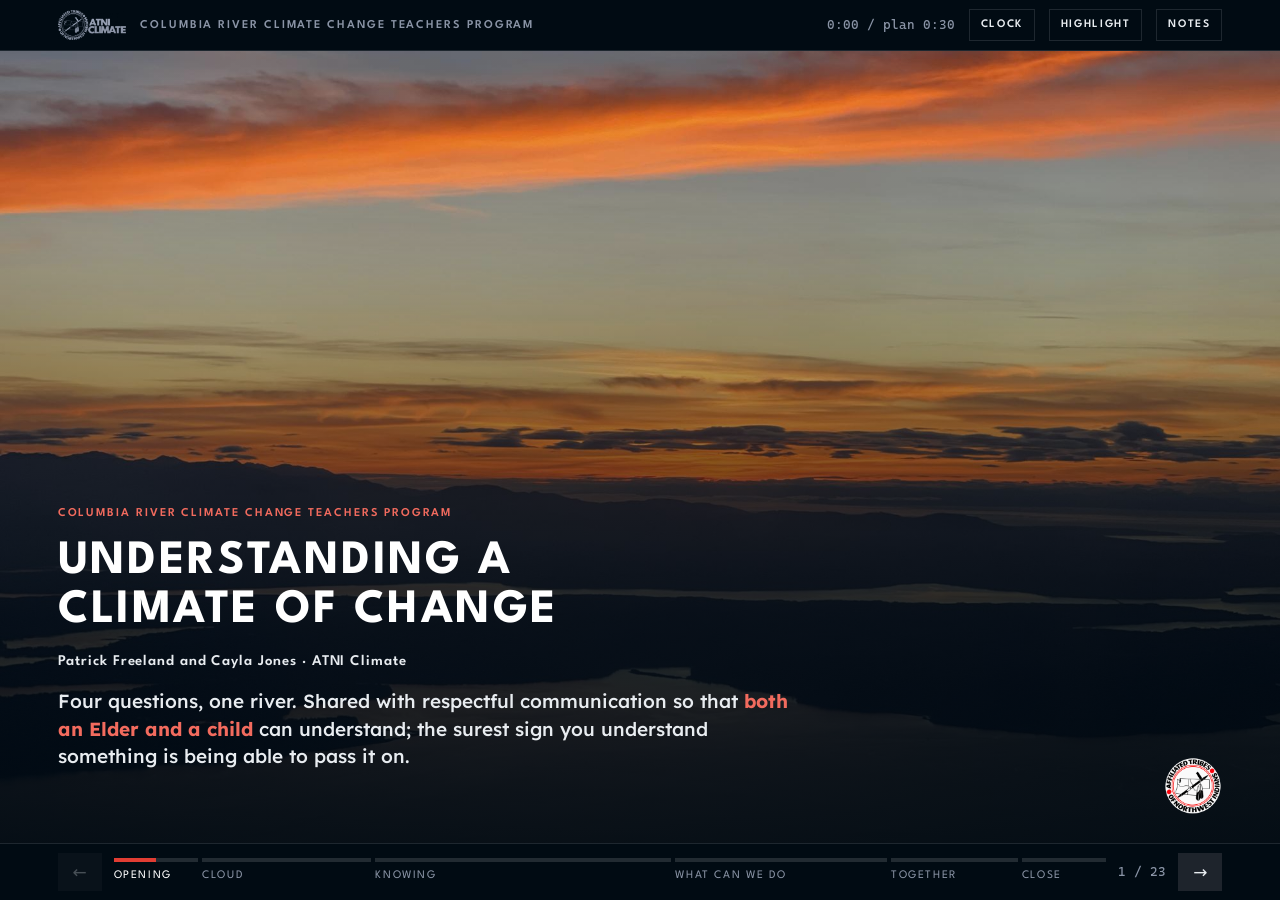
==== docs/index.html @ 8a8bf76d "Second pass on the workshop: Four Questions, landscape cloud model, journey home with CMIP6 futures," ====
<!doctype html><html lang="en"><head><meta charset="utf-8"><meta name="viewport" content="width=device-width,initial-scale=1,viewport-fit=cover"><style>[hidden]{display:none!important}</style></head><body><title>Understanding a Climate of Change</title>
<style>
@font-face{font-family:"League Spartan";src:url(fonts/league-spartan.woff2) format("woff2");font-weight:100 900;font-display:swap}
@font-face{font-family:"Lexend Deca";src:url(fonts/lexend-deca.woff2) format("woff2");font-weight:100 900;font-display:swap}
@font-face{font-family:"Cascadia Code";src:url(fonts/cascadia-code.woff2) format("woff2");font-weight:200 700;font-display:swap}
:root{
  color-scheme:dark;
  /* ATNI Climate design system: dark ground, surfaces lighten as they rise */
  --base:#010B13; --raised:#141414; --overlay:#1E242C;
  --plate:rgba(20,20,20,.74); --plate-hi:rgba(30,36,44,.92);
  --text:#E8ECF0; --white:#FFFFFF; --muted:#8A94A6; --drop:#4E5763; --hair:rgba(232,236,240,.12);
  --red:#E13D33; --red-dk:#F26B5E; --magenta:#9732B4; --magenta-dk:#D7A6E8;
  --water:#5E97C9; --water-hi:#9CC7F0; --land:#10161D; --care:#9CC7F0;
  --f-display:"League Spartan","Century Gothic",Arial,sans-serif;
  --f-body:"Lexend Deca","Segoe UI",system-ui,sans-serif;
  --f-data:"Cascadia Code","SF Mono",Consolas,monospace;
  --b:clamp(15px, min(calc(.9vw + 5px), calc(1.7vh + 4px)), 24px);
  --gutter:clamp(16px,4.5vw,72px);
}
*{box-sizing:border-box;border-radius:0}
html,body{height:100%}
body{margin:0;background:var(--base);color:var(--text);font-family:var(--f-body);font-weight:400;font-size:var(--b);line-height:1.6;-webkit-font-smoothing:antialiased;font-kerning:normal;font-feature-settings:"kern" 1}
button{font:inherit;color:inherit}
a{color:var(--red-dk);font-weight:600}
:focus-visible{outline:2px solid var(--red-dk);outline-offset:3px}
p{margin:0;max-width:62ch;text-wrap:pretty}
h1,h2,h3{margin:0;font-family:var(--f-display);color:var(--white);text-wrap:balance;font-kerning:normal;text-rendering:optimizeLegibility}
h1{font-size:calc(var(--b)*2.55);font-weight:800;letter-spacing:-.025em;line-height:1.08}
h2{font-size:calc(var(--b)*1.75);font-weight:700;letter-spacing:-.025em;line-height:1.12}
h3{font-size:calc(var(--b)*1.17);font-weight:700;letter-spacing:-.01em;line-height:1.2}
.display{font-family:var(--f-display);font-weight:700;text-transform:uppercase;letter-spacing:.05em;line-height:1.02;color:var(--white);font-size:calc(var(--b)*2.9)}
.label{font-family:var(--f-display);font-weight:600;font-size:max(12px,calc(var(--b)*.62));letter-spacing:.16em;text-transform:uppercase;color:var(--muted)}
.label.red{color:var(--red-dk)}
.cap{font-size:max(13px,calc(var(--b)*.8125));line-height:1.45;color:var(--muted)}
.r{color:var(--red-dk);font-weight:700}
.data{font-family:var(--f-data);font-variant-numeric:tabular-nums}
.sq{list-style:none;margin:0;padding:0;display:grid;gap:.45em}
.sq li{position:relative;padding-left:1.1em}
.sq li::before{content:"";position:absolute;left:0;top:.62em;width:.34em;height:.34em;background:var(--text)}
.sq b{color:var(--white);font-weight:600}

/* frame */
.app{display:flex;flex-direction:column;height:100%}
.bar{display:flex;align-items:center;gap:14px;padding-block:9px;padding-inline:var(--gutter);background:var(--base);border-bottom:1px solid var(--hair);position:sticky;top:env(safe-area-inset-top,0px);z-index:6}
.bar img{height:30px;width:auto;display:block}
.bar .prog-name{font-family:var(--f-display);font-weight:600;font-size:12px;letter-spacing:.16em;text-transform:uppercase;color:var(--muted);white-space:nowrap;overflow:hidden;text-overflow:ellipsis}
.bar .sp{flex:1}
.clock{font-family:var(--f-data);font-size:13px;color:var(--muted);white-space:nowrap}
.clock .over{color:var(--red-dk)}
.tool{background:transparent;border:1px solid var(--hair);color:var(--text);padding:6px 11px;font-family:var(--f-display);font-weight:600;font-size:11.5px;letter-spacing:.14em;text-transform:uppercase;cursor:pointer}
.tool:hover{background:var(--overlay)}
.tool[aria-pressed="true"]{background:var(--text);color:var(--base);border-color:var(--text)}

.stage{flex:1;position:relative;overflow:hidden;background:var(--base)}
.slide{position:absolute;inset:0;overflow-y:auto;overflow-x:hidden;animation:fade .6s ease both}
@keyframes fade{from{opacity:0}to{opacity:1}}
.slide .bg{position:absolute;inset:0;background-size:cover;background-position:var(--pos,center);z-index:0}
.slide .shade{position:absolute;inset:0;z-index:0}
.slide.hall .shade{background:linear-gradient(to top,rgba(1,11,19,.94) 0%,rgba(1,11,19,.78) 28%,rgba(1,11,19,.32) 58%,rgba(1,11,19,.06) 82%)}
.slide.plate .shade{background:rgba(1,11,19,.84)}
.slide.plate.deep .shade{background:rgba(1,11,19,.9)}
.credit{position:absolute;left:var(--gutter);bottom:10px;z-index:2;font-size:11px;color:rgba(232,236,240,.55)}
.seal{position:absolute;right:var(--gutter);bottom:clamp(14px,3vh,34px);z-index:2;width:clamp(46px,4.6vw,76px);height:auto}
@media (prefers-reduced-motion:reduce){.slide{animation:none}}

/* Hall mode: image is the slide; text in the lower third, forty words or fewer */
.hallcopy{position:absolute;z-index:1;left:var(--gutter);right:calc(var(--gutter) + 90px);bottom:clamp(28px,8vh,96px);display:grid;gap:clamp(10px,1.6vh,18px);max-width:min(1100px,72vw)}
.hallcopy p{font-size:calc(var(--b)*1.15);line-height:1.45;color:var(--text);font-weight:500}
.byline{font-family:var(--f-display);font-weight:600;font-size:calc(var(--b)*.9);letter-spacing:.06em;color:var(--text)}
.credits{max-width:110ch}
.hallcopy .quote{font-family:var(--f-display);font-weight:600;font-size:calc(var(--b)*2.1);line-height:1.12;letter-spacing:-.015em;color:var(--white);max-width:22ch;text-wrap:balance}
.hallcopy *{transition:color .6s ease}
body.hl .hallcopy *:not(.r):not(.r *){color:var(--drop)}

/* Plate mode: working slides over a darkened image */
.inner{position:relative;z-index:1;max-width:1240px;margin:0 auto;min-height:100%;display:flex;flex-direction:column;justify-content:center;gap:clamp(14px,2.2vh,26px);padding-block:clamp(22px,4vh,52px);padding-inline:var(--gutter)}
.inner.fit{height:100%;min-height:0;justify-content:flex-start}
.stretch{flex:1 1 auto;min-height:0}
@media (max-width:980px){.inner.fit{height:auto;min-height:100%}}
.head{display:grid;gap:6px}
.card{background:var(--plate);padding:clamp(14px,1.5vw,22px) clamp(16px,1.7vw,24px);display:grid;gap:.5em;align-content:start}
.card p{font-size:calc(var(--b)*.88)}
.grid{display:grid;gap:clamp(8px,1vw,14px)}
.g2{grid-template-columns:repeat(auto-fit,minmax(min(100%,340px),1fr))}
.g3{grid-template-columns:repeat(auto-fit,minmax(min(100%,260px),1fr))}
.g4{grid-template-columns:repeat(auto-fit,minmax(min(100%,210px),1fr))}
.btn{display:inline-flex;align-items:center;gap:8px;padding:11px 20px;background:var(--red);color:var(--white);border:0;cursor:pointer;font-family:var(--f-body);font-weight:600;font-size:14.5px}
.btn:hover{background:#c7342b}
.btn.sec{background:var(--overlay);color:var(--text)}
.btn.sec:hover{background:#28303a}
.btn[aria-pressed="true"]{background:var(--text);color:var(--base)}
.btn:disabled{opacity:.35;cursor:default}
.row{display:flex;flex-wrap:wrap;gap:8px;align-items:center}
.links{display:flex;flex-wrap:wrap;gap:8px 18px}
.links a{text-decoration:none;font-size:calc(var(--b)*.8)}
.links a::after{content:" →"}
.callout{background:rgba(151,50,180,.16);border-left:3px solid var(--magenta);padding:12px 16px;font-size:calc(var(--b)*.8);max-width:80ch}
.callout b{color:var(--magenta-dk)}

/* agenda */
.agenda{display:grid;grid-template-columns:repeat(auto-fit,minmax(min(100%,230px),1fr));gap:8px}
.agenda button{all:unset;cursor:pointer;background:var(--plate);padding:clamp(14px,1.4vw,22px);display:grid;gap:8px;align-content:start;transition:background .3s,color .3s}
.agenda button:hover,.agenda button:focus-visible{background:var(--plate-hi)}
.agenda button:focus-visible{outline:2px solid var(--red-dk);outline-offset:-2px}
.agenda .n{font-family:var(--f-display);font-weight:800;font-size:calc(var(--b)*2.2);line-height:1;color:var(--white)}
.agenda h3{font-size:calc(var(--b)*1.05)}
.agenda p{font-size:calc(var(--b)*.86);color:var(--text)}
.agenda .mins{font-family:var(--f-data);font-size:12px;color:var(--muted)}

/* key + inquiry */
.key{display:grid;grid-template-columns:repeat(auto-fit,minmax(min(100%,340px),1fr));gap:8px}
.key .card p{font-size:calc(var(--b)*.95);color:var(--text)}
.inq{list-style:none;margin:0;padding:0;display:grid;gap:8px;counter-reset:q}
.inq li{background:var(--plate);padding:12px 18px 12px 58px;position:relative;font-size:calc(var(--b)*.92)}
.carry{display:grid;grid-template-columns:minmax(0,1fr) minmax(0,1fr);gap:10px;align-items:start}
.carry .key{grid-template-columns:1fr}
@media (max-width:860px){.carry{grid-template-columns:1fr}}
.inq li::before{counter-increment:q;content:"(" counter(q) ")";position:absolute;left:18px;top:12px;font-family:var(--f-display);font-weight:700;color:var(--red-dk)}

/* cloud machine */
.cm{display:grid;grid-template-columns:minmax(0,1.7fr) minmax(300px,1fr);grid-template-rows:minmax(0,1fr);gap:clamp(12px,1.6vw,24px);align-items:stretch}
@media (max-width:980px){.cm{grid-template-rows:auto}}
@media (max-width:980px){.cm{grid-template-columns:1fr}}
.cmview{display:flex;flex-direction:column;gap:6px;min-height:0;min-width:0;overflow:hidden}
.cmview svg{width:100%;flex:1;min-height:0;display:block;background:#0B1A2A}
@media (max-width:980px){.cmview svg{flex:none;height:auto}}
.cmax{font-family:var(--f-data);font-size:12px;fill:#8A94A6}
.cmlab{font-family:var(--f-display);font-weight:600;font-size:14px;letter-spacing:.06em;fill:#C5CDD6;paint-order:stroke;stroke:#0B1A2A;stroke-width:3px}
.cmlab.sm{font-family:var(--f-body);font-weight:400;font-size:12.5px;letter-spacing:0;fill:#A9B3BF}
.fog{fill:#C9D0D7;opacity:.3}
.cmnote{font-family:var(--f-data);font-size:14px;fill:#F26B5E;paint-order:stroke;stroke:#0B1A2A;stroke-width:3px}
.cb{fill:#DDE3E8;stroke:#9AA3AE;stroke-width:1.5}
.wind{animation:flow 2.4s linear infinite}
.rainfall{stroke:#7FB3E3;stroke-width:1.4;stroke-dasharray:6 7;animation:fall .5s linear infinite}
.rainfall.k2{stroke-width:1.8}.rainfall.k3{stroke-width:2.4;stroke-dasharray:9 5}
.snowfall{stroke:#F4F7FA;stroke-width:2.6;stroke-linecap:round;stroke-dasharray:.1 11;animation:fall 1.8s linear infinite}
@keyframes fall{to{stroke-dashoffset:-26}}
@media (prefers-reduced-motion:reduce){.wind,.rainfall,.snowfall{animation:none}}
.ctl{display:grid;gap:7px;align-content:start;min-height:0;overflow:auto}
.ctl label{display:grid;grid-template-columns:1fr auto;gap:0 10px;align-items:baseline;font-size:calc(var(--b)*.8);color:var(--muted)}
.ctl label input{grid-column:1/-1}
.ctl label b{font-family:var(--f-data);font-weight:500;color:var(--white);font-size:calc(var(--b)*.82)}
input[type=range]{width:100%;accent-color:var(--red);height:20px;margin:2px 0}
.readouts{display:grid;grid-template-columns:repeat(2,minmax(0,1fr));gap:4px}
.readouts>div{background:var(--plate);padding:6px 10px}
.readouts .v{font-family:var(--f-data);font-size:calc(var(--b)*.95);color:var(--white)}
.readouts .l{font-size:13px;color:var(--muted)}
.readouts .hot .v{color:var(--water-hi)}
.ctype{display:grid;grid-template-columns:auto 1fr;gap:0 10px;align-items:baseline;padding:6px 12px;background:var(--plate);border-left:3px solid var(--text)}
.ctype b{font-family:var(--f-display);font-size:calc(var(--b)*1.05);color:var(--white)}
.ctype span:last-child{font-size:calc(var(--b)*.76);line-height:1.4;color:var(--text)}
.status{font-size:calc(var(--b)*.8);line-height:1.45;padding:8px 12px;background:var(--plate-hi);border-left:3px solid var(--water-hi);min-height:3em}
/* segmented controls: selected is always a light fill */
.seg{display:flex;flex-wrap:wrap;gap:4px}
.seg button{all:unset;cursor:pointer;padding:8px 14px;background:var(--plate);font-size:14px;font-weight:600;color:var(--text);text-align:center;flex:1 1 auto}
.seg button:hover{background:var(--plate-hi)}
.seg button[aria-pressed="true"]{background:var(--text);color:var(--base)}
.seg button:focus-visible{outline:2px solid var(--red-dk);outline-offset:-2px}

/* instruments */
.inst{display:grid;grid-template-columns:repeat(4,minmax(0,1fr));gap:8px}
@media (max-width:980px){.inst{grid-template-columns:repeat(2,minmax(0,1fr))}}
.inst button{all:unset;cursor:pointer;background:var(--plate);padding:14px 14px 16px;display:grid;gap:8px;justify-items:start;transition:background .3s,opacity .4s}
.inst button:hover{background:var(--plate-hi)}
.inst button:focus-visible{outline:2px solid var(--red-dk);outline-offset:-2px}
.inst button[aria-expanded="true"]{background:var(--plate-hi);box-shadow:inset 0 -3px 0 var(--text)}
.inst.focused button[aria-expanded="false"]{opacity:.42}
.inst svg{width:100%;max-width:min(180px,22vh);height:auto;aspect-ratio:1/1;display:block}
.inst h3{font-size:calc(var(--b)*.98)}
.inst .unit{font-family:var(--f-data);font-size:12px;color:var(--muted)}
.focus{display:grid;grid-template-columns:repeat(auto-fit,minmax(min(100%,250px),1fr));gap:8px}
.focus .card h3{font-size:calc(var(--b)*.8);font-family:var(--f-display);text-transform:uppercase;letter-spacing:.12em;color:var(--red-dk)}
.focus .card p{font-size:calc(var(--b)*.86)}
/* instrument animations */
.drop{animation:rain 1.4s linear infinite}
@keyframes rain{0%{transform:translateY(-30px);opacity:0}15%{opacity:1}85%{opacity:1}100%{transform:translateY(58px);opacity:0}}
.fillup{transform-box:fill-box;transform-origin:bottom;animation:fillup 7s ease-in-out infinite}
@keyframes fillup{0%{transform:scaleY(.08)}80%{transform:scaleY(1)}100%{transform:scaleY(1)}}
.mercury{transform-box:fill-box;transform-origin:bottom;animation:merc 6s ease-in-out infinite alternate}
@keyframes merc{0%{transform:scaleY(.35)}100%{transform:scaleY(1)}}
.flow{animation:flow 2.2s linear infinite}
@keyframes flow{to{stroke-dashoffset:-40}}
.bub{animation:bub 2.6s ease-in infinite}
@keyframes bub{0%{transform:translateY(0);opacity:0}20%{opacity:.9}100%{transform:translateY(-44px);opacity:0}}
.soak{transform-box:fill-box;transform-origin:top;animation:soak 6.5s ease-in-out infinite}
@keyframes soak{0%{transform:scaleY(.05);opacity:.9}70%{transform:scaleY(1);opacity:.9}100%{transform:scaleY(1);opacity:0}}
.blink{animation:blink 1.6s ease-in-out infinite}
@keyframes blink{50%{opacity:.25}}
@media (prefers-reduced-motion:reduce){.drop,.fillup,.mercury,.flow,.bub,.soak,.blink{animation:none}}

/* source check */
.claims{display:grid;grid-template-columns:repeat(auto-fit,minmax(min(100%,250px),1fr));gap:8px}
.claim{all:unset;cursor:pointer;display:flex;flex-direction:column;gap:10px;padding:16px;background:var(--plate);min-height:200px}
.claim:hover{background:var(--plate-hi)}
.claim:focus-visible{outline:2px solid var(--red-dk);outline-offset:-2px}
.claim .said{font-family:var(--f-display);font-weight:600;font-size:calc(var(--b)*.95);line-height:1.22;color:var(--white)}
.claim .hint{margin-top:auto;font-family:var(--f-display);font-size:11px;letter-spacing:.16em;text-transform:uppercase;color:var(--muted)}
.claim .back{display:grid;gap:6px;font-size:calc(var(--b)*.84)}
.claim .back b{font-family:var(--f-display);font-size:11px;letter-spacing:.16em;text-transform:uppercase;color:var(--red-dk)}
.claim[aria-expanded="true"]{background:var(--plate-hi)}
.steps3{display:grid;grid-template-columns:repeat(3,minmax(0,1fr));gap:8px}
@media (max-width:700px){.steps3{grid-template-columns:1fr}}
.steps3 div{background:var(--plate);padding:10px 14px;font-size:calc(var(--b)*.78)}
.steps3 b{display:block;font-family:var(--f-display);font-size:11.5px;letter-spacing:.16em;text-transform:uppercase;color:var(--red-dk)}

/* salmon map */
.mapwrap{display:grid;grid-template-columns:minmax(0,1.5fr) minmax(320px,1fr);gap:10px;align-items:stretch}
@media (max-width:980px){.mapwrap{grid-template-columns:1fr}}
.map{background:#07192A;position:relative;overflow:hidden;min-height:0}
.map svg{display:block;width:100%;height:100%}
@media (max-width:980px){.map svg{height:auto}}
.futures{position:absolute;left:10px;top:10px;display:grid;gap:4px;background:rgba(1,11,19,.82);padding:8px 10px;max-width:calc(100% - 20px)}
.futures .seg button{padding:5px 10px;font-size:13px}
.fread{font-size:13.5px;line-height:1.45;color:var(--text);max-width:300px;padding-top:2px}
.fread>b{display:block;font-family:var(--f-display);color:var(--white)}
.fread .tline{font-size:13.5px}
.seg button:disabled{opacity:.35;cursor:default}
.tscale{position:absolute;left:10px;bottom:10px;display:flex;align-items:center;gap:8px;font-family:var(--f-data);font-size:12px;color:var(--text);background:rgba(1,11,19,.82);padding:5px 9px}
.tscale i{display:block;width:120px;height:8px;background:linear-gradient(90deg,#4F8FD6 0%,#7FC3C9 30%,#E8D27A 50%,#F2A65A 60%,#E8603C 75%,#B5172E 100%)}
.hydro{background:var(--plate);padding:8px 12px 4px}
.hyhead{display:flex;flex-wrap:wrap;justify-content:space-between;gap:4px 10px;align-items:baseline}
.hyhead .cap{font-size:12.5px}
.hyhead i{display:inline-block;width:14px;height:3px;vertical-align:middle;margin:0 5px 0 4px}
.hyhead i.k1{background:#9CC7F0}.hyhead i.k2{background:#F26B5E}
.hydro svg{width:100%;height:auto;display:block;max-height:84px}
.juv{position:absolute;right:10px;bottom:10px;padding:8px 14px;font-size:13.5px;background:rgba(30,36,44,.92)}
@media (max-width:980px){.futures,.tscale,.juv{position:static;margin:8px}.map{display:flex;flex-direction:column}.futures{max-width:none}}
.hyl{font-family:var(--f-data);font-size:10px;fill:#8A94A6}
.chal{border-top:1px solid var(--hair);padding-top:6px}
.chal b{display:block;font-family:var(--f-display);font-size:11.5px;letter-spacing:.14em;text-transform:uppercase;color:var(--red-dk)}
.tline{font-size:calc(var(--b)*.74);color:var(--text);font-family:var(--f-body)}
.tline b{font-family:var(--f-data);font-weight:500}
.mpanel{display:flex;flex-direction:column;gap:8px;min-height:0}
.stop{background:var(--plate-hi);padding:12px 16px;display:grid;gap:6px;align-content:start;border-left:3px solid var(--water-hi);flex:1;min-height:0;overflow:auto}
.stop.block{border-left-color:var(--red)}
.stop.place{border-left-color:var(--magenta)}
.stop .rm{font-family:var(--f-data);font-size:12px;color:var(--water-hi)}
.stop h3{font-size:calc(var(--b)*1.05)}
.stop p{font-size:calc(var(--b)*.78);line-height:1.45}
.thermo{background:var(--plate);padding:12px 14px;display:grid;grid-template-columns:auto 1fr;gap:12px;align-items:center}
.thermo .t{font-family:var(--f-data);font-size:calc(var(--b)*1.05);color:var(--red-dk);white-space:nowrap}
.thermo p{font-size:calc(var(--b)*.7);color:var(--text)}
.river-flow{stroke-dasharray:3 13;animation:rflow 3s linear infinite}
@keyframes rflow{to{stroke-dashoffset:-32}}
@media (prefers-reduced-motion:reduce){.river-flow{animation:none}}
.damlab{font-family:var(--f-display);font-weight:600;font-size:14px;fill:var(--text);paint-order:stroke;stroke:#06101A;stroke-width:3px}
.maplab{font-family:var(--f-display);font-weight:600;letter-spacing:.2em;fill:#7C8796;font-size:15px}
.rivlab{font-family:var(--f-body);font-style:italic;fill:var(--water);font-size:14px;paint-order:stroke;stroke:#07192A;stroke-width:3px}
.pulse{animation:pulse 1.4s ease-in-out infinite}
@keyframes pulse{50%{opacity:.35}}

/* convergence */
.conv{display:grid;grid-template-columns:repeat(3,minmax(0,1fr));gap:8px}
@media (max-width:760px){.conv{grid-template-columns:1fr}}
.meet{background:var(--plate-hi);padding:18px 22px;display:grid;gap:6px;border-left:3px solid var(--red)}
.meet p{font-family:var(--f-display);font-weight:600;font-size:calc(var(--b)*1.25);line-height:1.2;color:var(--white);max-width:40ch}

/* three jobs */
.job{background:var(--plate);padding:clamp(16px,1.6vw,24px);display:grid;gap:10px;align-content:start;border-top:3px solid var(--c)}
.job .label{color:var(--c)}
.job p{font-size:calc(var(--b)*.85)}
.job .tools{display:flex;flex-wrap:wrap;gap:6px}
.job .tools span{font-size:12px;padding:3px 8px;background:var(--overlay);color:var(--text)}
:root{--A:#6FB3C8;--M:#E0934A;--R:#A7C48A}

/* sort */
.sort{display:grid;grid-template-columns:minmax(0,1.15fr) minmax(0,1fr);gap:clamp(10px,1.6vw,22px);align-items:start}
@media (max-width:880px){.sort{grid-template-columns:1fr}}
.acts{display:grid;gap:4px}
.act{display:grid;grid-template-columns:1fr auto;gap:10px;align-items:center;padding:3px 4px 3px 12px;background:var(--plate)}
.act[aria-current="true"]{background:var(--plate-hi);box-shadow:inset 3px 0 0 var(--white)}
.act .t{font-size:calc(var(--b)*.78);color:var(--white);cursor:pointer}
.act .t small{display:block;color:var(--muted);font-size:12px}
.pick{display:flex;gap:3px}
.pick button{width:40px;height:38px;border:0;background:var(--overlay);cursor:pointer;font-family:var(--f-display);font-weight:700}
.pick button[data-k="A"]{--c:var(--A)} .pick button[data-k="M"]{--c:var(--M)} .pick button[data-k="R"]{--c:var(--R)}
.pick button:hover{color:var(--c)}
.pick button[aria-pressed="true"]{background:var(--c);color:var(--base)}
.reading{background:var(--plate-hi);padding:18px;display:grid;gap:10px;min-height:230px;align-content:start;position:sticky;top:0}
.tags{display:flex;gap:6px;flex-wrap:wrap}
.tag{font-family:var(--f-display);font-size:11.5px;font-weight:700;letter-spacing:.12em;text-transform:uppercase;padding:4px 8px;color:var(--base);background:var(--c)}
.tag.A{--c:var(--A)} .tag.M{--c:var(--M)} .tag.R{--c:var(--R)} .tag.X{--c:var(--red);color:var(--white)}
.reading p{font-size:calc(var(--b)*.82)}
.legend{display:flex;flex-wrap:wrap;gap:16px;font-size:13px;color:var(--muted)}
.legend span::before{content:"";display:inline-block;width:10px;height:10px;margin-right:7px;background:var(--c);vertical-align:-1px}

/* flow */
.flowrow{display:grid;grid-template-columns:repeat(auto-fit,minmax(min(100%,150px),1fr));gap:4px}
.flowrow>div{background:var(--plate);padding:14px;display:grid;gap:5px;align-content:start}
.flowrow .n{font-family:var(--f-data);font-size:12px;color:var(--red-dk)}
.flowrow h3{font-size:calc(var(--b)*.92)}
.flowrow p{font-size:calc(var(--b)*.8);color:var(--text)}
.flowrow .chip{font-family:var(--f-display);font-size:10.5px;letter-spacing:.12em;text-transform:uppercase;color:var(--water-hi);font-weight:600}

/* web */
.webwrap{display:grid;grid-template-columns:minmax(0,1.25fr) minmax(0,1fr);gap:clamp(10px,1.6vw,22px);align-items:start}
@media (max-width:900px){.webwrap{grid-template-columns:1fr}}
.webwrap svg{width:100%;height:auto;display:block;max-width:660px;max-height:calc(100vh - 250px);margin:0 auto}
.ring{fill:none;stroke:rgba(232,236,240,.09);stroke-width:1}
.ringlab{font-family:var(--f-display);font-size:10.5px;letter-spacing:.2em;fill:#5B6573;font-weight:600}
.w-edge{stroke:rgba(232,236,240,.16);stroke-width:1.2;transition:stroke .4s,opacity .4s,stroke-width .4s}
.w-edge.dim{opacity:.2}
.w-edge.on{stroke:var(--white);stroke-width:2}
.w-edge.stress{stroke:var(--red);stroke-width:2.6;opacity:1}
.w-edge.care{stroke:var(--care);stroke-width:2.6;opacity:1}
.w-node{cursor:pointer}
.w-node circle{fill:var(--base);stroke:#8A94A6;stroke-width:1.6;transition:fill .35s,stroke .35s,r .35s}
.w-node text{font-family:var(--f-display);font-size:13.5px;font-weight:600;fill:var(--text);paint-order:stroke;stroke:var(--base);stroke-width:4px}
.w-node.water circle{stroke:var(--water)}
.w-node.rel circle{stroke:#A7C48A}
.w-node.sel circle{fill:var(--white);stroke:var(--white)}
.w-node.lit circle{stroke:var(--white);stroke-width:2.6}
.w-node.hit-stress circle{fill:var(--red);stroke:var(--red)}
.w-node.hit-care circle{fill:var(--care);stroke:var(--care)}
.w-node:focus{outline:none}
.w-node:focus-visible circle{stroke:var(--red-dk);stroke-width:3.5}
.webpanel{display:grid;gap:8px;align-content:start}
.scen{display:grid;grid-template-columns:1fr 1fr;gap:4px}
.scen button{all:unset;cursor:pointer;padding:9px 10px;background:var(--plate);font-size:13px;line-height:1.3;border-left:3px solid var(--c)}
.scen button:hover{background:var(--plate-hi)}
.scen button[aria-pressed="true"]{background:var(--plate-hi);color:var(--white)}
.scen button:focus-visible{outline:2px solid var(--red-dk);outline-offset:-2px}
.story{background:var(--plate-hi);padding:14px 16px;min-height:230px;display:grid;gap:8px;align-content:start}
.story ol{margin:0;padding:0;list-style:none;display:grid;gap:6px;counter-reset:s}
.story li{font-size:calc(var(--b)*.82);padding-left:34px;position:relative;opacity:0;animation:fade .5s ease forwards}
.story li::before{counter-increment:s;content:"(" counter(s) ")";position:absolute;left:0;font-family:var(--f-data);font-size:12px;color:var(--c,var(--muted));top:2px}
.story li b{color:var(--white);font-weight:600}

/* pathway + close */
.tier{background:var(--plate);padding:18px 20px;display:grid;gap:8px;align-content:start}
.tier ul{font-size:calc(var(--b)*.86)}
.reflect{display:grid;gap:10px;max-width:860px}
.reflect label{display:grid;gap:6px;font-family:var(--f-display);font-weight:600;font-size:calc(var(--b)*.92);color:var(--white)}
.reflect textarea{width:100%;min-height:84px;resize:vertical;padding:10px 12px;border:0;background:var(--plate-hi);color:var(--text);font:calc(var(--b)*.78)/1.5 var(--f-body)}


/* heads with a guiding question */
.headrow{display:flex;flex-wrap:wrap;justify-content:space-between;align-items:flex-end;gap:10px 28px}
.ask{max-width:46ch;margin:0;padding:8px 14px;background:rgba(225,61,51,.12);border-left:3px solid var(--red);font-size:calc(var(--b)*.86);line-height:1.4;color:var(--white)}
.ask .label{display:block;color:var(--red-dk);margin-bottom:2px}
.sub{font-size:calc(var(--b)*.95);max-width:80ch}
blockquote{margin:0}
.lead{font-family:var(--f-display);font-weight:600;font-size:calc(var(--b)*1.5);line-height:1.2;color:var(--white);max-width:34ch;text-wrap:balance}
.themes{display:flex;flex-wrap:wrap;gap:6px;align-items:center}
.themes span:not(.label){font-size:13.5px;padding:4px 10px;background:var(--overlay);color:var(--text)}
.themes .label{margin-right:6px}
/* three ways of seeing */
.eyes{display:grid;grid-template-columns:repeat(3,minmax(0,1fr));gap:8px}
@media (max-width:860px){.eyes{grid-template-columns:1fr}}
.eyes button{all:unset;cursor:pointer;background:var(--plate);display:grid;gap:6px;align-content:start;padding:0 0 14px;transition:background .3s,opacity .4s}
.eyes button>*:not(.pic){margin-inline:16px}
.eyes button:hover{background:var(--plate-hi)}
.eyes button:focus-visible{outline:2px solid var(--red-dk);outline-offset:-2px}
.eyes button[aria-expanded="true"]{background:var(--plate-hi);box-shadow:inset 0 -3px 0 var(--text)}
.eyes.focused button[aria-expanded="false"]{opacity:.45}
.eyes .pic{display:block;height:clamp(90px,18vh,190px);background-size:cover;background-position:center}
.eyes .pic.globe{background:#06121E}
.eyes .pic svg{width:100%;height:100%;display:block}
.eyes p{font-size:calc(var(--b)*.86)}
.eyemore{min-height:3em}
/* relatives of the river */
.kin{display:grid;grid-template-columns:repeat(8,minmax(0,1fr));gap:4px}
@media (max-width:1100px){.kin{grid-template-columns:repeat(4,minmax(0,1fr))}}
@media (max-width:560px){.kin{grid-template-columns:repeat(2,minmax(0,1fr))}}
.kin button{all:unset;cursor:pointer;background:var(--plate);padding:10px 10px 12px;display:grid;gap:3px;align-content:start;transition:background .3s}
.kin button:hover{background:var(--plate-hi)}
.kin button:focus-visible{outline:2px solid var(--red-dk);outline-offset:-2px}
.kin button[aria-expanded="true"]{background:var(--text);color:var(--base)}
.kin button[aria-expanded="true"] .nm,.kin button[aria-expanded="true"] .sb{color:var(--base)}
.kin svg{width:100%;max-width:120px;height:auto;display:block}
.kin svg path,.kin svg circle{fill:none;stroke:currentColor;stroke-width:1.6;stroke-linejoin:round}
.kin svg .f,.kin svg .f *{fill:currentColor;stroke:none}
.kin .nm{font-family:var(--f-display);font-weight:700;font-size:calc(var(--b)*.95);color:var(--white);line-height:1.15}
.kin .sb{font-size:12.5px;color:var(--muted);line-height:1.3}
.kinmore{display:grid;grid-template-columns:repeat(3,minmax(0,1fr));gap:8px;align-content:start}
@media (max-width:860px){.kinmore{grid-template-columns:1fr}}
.kinmore .card h3{font-size:calc(var(--b)*.8);font-family:var(--f-display);text-transform:uppercase;letter-spacing:.12em;color:var(--red-dk)}
.voice{font-family:var(--f-display);font-weight:600;font-size:calc(var(--b)*1.02);line-height:1.35;color:var(--white);border-left:3px solid var(--magenta);padding:6px 0 6px 14px;max-width:90ch}
.voice cite{display:block;font-family:var(--f-body);font-style:normal;font-weight:400;font-size:13px;color:var(--muted);margin-top:4px}
/* jobs at three scales */
.steps{list-style:none;margin:4px 0 0;padding:0;display:grid;gap:5px}
.steps li{font-size:calc(var(--b)*.82);display:grid;grid-template-columns:7.2em 1fr;gap:8px;align-items:baseline}
.steps b{font-family:var(--f-display);font-size:11.5px;letter-spacing:.14em;text-transform:uppercase;color:var(--c)}

/* notes + nav */
.notes{background:#141414;border-top:1px solid var(--hair);padding-block:10px;padding-inline:var(--gutter);font-size:14.5px;line-height:1.55;max-height:30vh;overflow-y:auto;color:var(--text)}
.notes b{font-family:var(--f-display);letter-spacing:.14em;text-transform:uppercase;font-size:11.5px;color:var(--muted);margin-right:8px}
.notes .must{color:var(--red-dk);font-weight:700}
.nav{display:flex;align-items:center;gap:12px;padding-block:9px calc(9px + env(safe-area-inset-bottom,0px));padding-inline:var(--gutter);background:var(--base);border-top:1px solid var(--hair)}
.navbtn{width:44px;height:38px;border:0;background:var(--overlay);color:var(--text);cursor:pointer;font-size:17px;display:grid;place-items:center}
.navbtn:hover{background:#28303a}
.navbtn:disabled{opacity:.3;cursor:default}
.prog{flex:1;display:grid;grid-template-columns:var(--cols);gap:4px;min-width:0}
.pseg{all:unset;cursor:pointer;display:grid;gap:5px;min-width:0}
.pseg .fill{height:4px;background:rgba(232,236,240,.14);position:relative;overflow:hidden}
.pseg .fill i{position:absolute;inset:0;width:var(--w,0%);background:var(--text);transition:width .4s}
.pseg.cur .fill i{background:var(--red)}
.pseg .lab{font-family:var(--f-display);font-size:11.5px;letter-spacing:.14em;text-transform:uppercase;color:var(--muted);white-space:nowrap;overflow:hidden;text-overflow:ellipsis}
.pseg.cur .lab{color:var(--white)}
.pseg:focus-visible{outline:2px solid var(--red-dk);outline-offset:3px}
.count{font-family:var(--f-data);font-size:12.5px;color:var(--muted);white-space:nowrap}
@media (max-width:640px){
  .pseg .lab,.bar .prog-name,.clock,#hlBtn{display:none}
  .tool{padding:6px 8px;letter-spacing:.08em}
  .hallcopy{right:var(--gutter);max-width:none}
  .seal{display:none}
  .display{font-size:calc(var(--b)*2.1)}
}
</style>

<div class="app">
  <header class="bar">
    <img src="img/atni-climate-lockup-on-dark.png" alt="ATNI Climate">
    <span class="prog-name">Columbia River Climate Change Teachers Program</span>
    <span class="sp"></span>
    <span class="clock" id="clock"><span id="elapsed">0:00</span><span class="plan"> / plan <span id="planned">0:00</span></span></span>
    <button class="tool" id="timerBtn" aria-pressed="false" title="Start or pause the session clock (T)">Clock</button>
    <button class="tool" id="hlBtn" aria-pressed="false" title="Highlight pass on image slides (H)">Highlight</button>
    <button class="tool" id="notesBtn" aria-pressed="false" title="Facilitator notes (N)">Notes</button>
  </header>

  <main class="stage" id="stage">

<!-- 1 TITLE (Hall) -->
<section class="slide hall" data-bg="sound" data-part="0" data-min="0.5" data-title="Opening"
 data-notes="<span class='must'>Must land:</span> why we are here, in one breath. [PLACEHOLDER: PF opening, greeting, and land and water acknowledgment in his voice; name the Nations whose homelands host this session.] Then: four questions, one river, and no test.">
  <div class="hallcopy">
    <span class="label red">Columbia River Climate Change Teachers Program</span>
    <div class="display">Understanding a<br>Climate of Change</div>
    <span class="byline">Patrick Freeland and Cayla Jones · ATNI Climate</span>
    <p>Four questions, one river. Shared with respectful communication so that <span class="r">both an Elder and a child</span> can understand; the surest sign you understand something is being able to pass it on.</p>
  </div>
  <img class="seal" src="img/atni-seal.png" alt="Affiliated Tribes of Northwest Indians seal">
</section>

<!-- 2 FOUR QUESTIONS (Plate) -->
<section class="slide plate" data-bg="sound" data-part="0" data-min="1" data-title="Four questions"
 data-notes="Read the quote slowly, then walk the four cards; each is a door to come back through. Name the themes once: cycles, relationships, local observation, critical thinking, intergenerational knowledge, change (felt as well as measured), and scale, from the frog's eye to the moon's eye. Say it plainly: there is no test here, only reflections and questions that lead to more questions. Cards are clickable.">
  <div class="inner">
    <blockquote class="lead">&ldquo;Think&hellip; when both an Elder and a Child can understand, then this is where learning happens.&rdquo;</blockquote>
    <div class="head"><span class="label red">Four Questions, One River</span></div>
    <div class="agenda">
      <button data-jump="1"><span class="n">1</span><h3>How Does a Cloud Work?</h3><p>Have you ever looked up and thought about how water moves into the sky and comes down as rain and snow?</p></button>
      <button data-jump="2"><span class="n">2</span><h3>How Do You Know What You Know?</h3><p>Connect what you can see in your own backyard with the graphs, maps, and numbers that help us understand our changing world.</p></button>
      <button data-jump="3"><span class="n">3</span><h3>What Can We Do?</h3><p>Break down big words like mitigation, adaptation, and resilience into real-world steps you, your family, and your community can take.</p></button>
      <button data-jump="4"><span class="n">4</span><h3>How Do We Work Together?</h3><p>Relationships matter. No single person, scientific report, or action plan has all the answers.</p></button>
    </div>
    <div class="themes"><span class="label">Themes</span><span>Cycles</span><span>Relationships</span><span>Local observation</span><span>Critical thinking</span><span>Intergenerational knowledge</span><span>Change, felt as well as measured</span><span>Scale: frog&rsquo;s eye, bird&rsquo;s eye, moon&rsquo;s eye</span></div>
    <p class="cap">There is no test here, only reflections and encouraging inquiry; education is not a race, and questions leading to questions let each of us choose what to carry forward.</p>
  </div>
</section>

<!-- 3 PART ONE (Hall) -->
<section class="slide hall" data-bg="clouds" data-part="1" data-min="0.5" data-title="How does a cloud work?"
 data-notes="Ask the room to picture the last cloud they watched. Take two or three answers. We start with a cloud because everyone knows what it is, but many may not have thought through how it works. That gap is the lesson. Do not correct anyone yet.">
  <div class="hallcopy">
    <span class="label red">Part One</span>
    <div class="display">How Does a<br>Cloud Work?</div>
    <p>Have you ever looked up and thought about how water moves into the sky and <span class="r">comes down as rain and snow</span>?</p>
  </div>
</section>

<!-- 4 CLOUD MACHINE (Plate) -->
<section class="slide plate" data-bg="hood" data-part="1" data-min="3" data-title="Lift the air"
 data-notes="<span class='must'>Must land:</span> air pushed up a mountain cools; cool air holds less water; the extra water becomes cloud, then rain or snow, mostly on the side facing the ocean. Coming down the far side, the air warms and dries; that is the rain shadow the Columbia Plateau lives in. Start on Winter and press 'Send the air inland.' Point to the snow line on the Cascades. Switch to Atmospheric River: warm, wet air, heavy rain, and rain falling on snow. Then press 'Warm the world 2 °C' and read the comparison line: the snow line climbs about 300 m and the same storm carries more water. Warmer air holds about 7 percent more water per degree Celsius. Summer with high humidity builds a thunderhead over the crest. This is a teaching model (standard lapse rates and the Magnus approximation, with the air steered over the ridge line), not a forecast.">
  <div class="inner fit">
    <div class="headrow"><div class="head"><span class="label red">Part One · Try It</span><h2>Follow the Air from the Ocean over the Mountains</h2></div><p class="ask"><span class="label">Ask the room</span>Which side of the mountains do you live on, and what does that mean for your rain and snow?</p></div>
    <div class="cm stretch">
      <div class="cmview">
        <div class="seg seasons" id="cmSeason" role="group" aria-label="Choose a season">
          <button data-s="winter" aria-pressed="true">Winter</button><button data-s="spring" aria-pressed="false">Spring</button><button data-s="summer" aria-pressed="false">Summer</button><button data-s="fall" aria-pressed="false">Fall</button><button data-s="ar" aria-pressed="false">Atmospheric River</button>
        </div>
        <svg id="cmSvg" viewBox="0 0 800 430" preserveAspectRatio="xMidYMax meet" role="img" aria-labelledby="cmTitle">
          <title id="cmTitle">A slice of the land from the Pacific Ocean over the Coast Range and the Cascades to the Columbia Plateau, showing air rising over the mountains, the clouds that form, and where rain and snow fall</title>
          <defs>
            <linearGradient id="cmSky" x1="0" y1="0" x2="0" y2="1"><stop id="cmSky0" offset="0" stop-color="#0B1A2A"/><stop id="cmSky1" offset="1" stop-color="#14283C"/></linearGradient>
            <linearGradient id="cmLand" x1="0" y1="0" x2="0" y2="1"><stop offset="0" stop-color="#2C3B2E"/><stop offset="1" stop-color="#18211A"/></linearGradient>
            <linearGradient id="cmDry" x1="0" y1="0" x2="0" y2="1"><stop offset="0" stop-color="#4A4232"/><stop offset="1" stop-color="#2A261E"/></linearGradient>
          </defs>
          <rect x="0" y="0" width="800" height="430" fill="url(#cmSky)"/>
          <g id="cmAxis"></g>
          <g id="cmGround"></g>
          <g id="cmSnow"></g>
          <path id="cmWind" class="wind" fill="none" stroke="rgba(232,236,240,.35)" stroke-width="1.6" stroke-dasharray="2 10"/>
          <g id="cmClouds"></g>
          <g id="cmFall"></g>
          <g id="cmLabels"></g>
          <g id="cmBars"></g>
          <text id="cmNote" class="cmnote" x="400" y="20" text-anchor="middle"></text>
          <g id="cmParcel"><line id="cmStem" stroke="rgba(232,236,240,.5)" stroke-dasharray="3 3"/><circle id="cmDot" r="9" fill="rgba(156,199,240,.3)" stroke="#E8ECF0" stroke-width="2"/></g>
        </svg>
      </div>
      <div class="ctl">
        <label for="cmT">Air temperature at the coast <b id="cmTv"></b><input id="cmT" type="range" min="-2" max="32" step="1" value="7"></label>
        <label for="cmH">Humidity off the ocean <b id="cmHv"></b><input id="cmH" type="range" min="30" max="100" step="1" value="88"></label>
        <label for="cmZ">Follow the air inland <b id="cmZv"></b><input id="cmZ" type="range" min="0" max="160" step="1" value="0"></label>
        <div class="row"><button class="btn" id="cmPlay">Send the air inland</button><button class="btn sec" id="cmWarm" aria-pressed="false">Warm the world 2 °C</button></div>
        <div class="readouts" aria-live="polite">
          <div><div class="v" id="cmPT"></div><div class="l">Air temperature here</div></div>
          <div><div class="v" id="cmW"></div><div class="l">Water the air carries</div></div>
          <div><div class="v" id="cmWs"></div><div class="l">Water it can hold here</div></div>
          <div class="hot"><div class="v" id="cmFallV"></div><div class="l">Reaching the ground</div></div>
        </div>
        <div class="ctype" id="cmType"></div>
        <div class="status" id="cmMsg"></div>
      </div>
    </div>
  </div>
</section>

<!-- 5 GAUGES (Plate) -->
<section class="slide plate" data-bg="falls" data-part="1" data-min="1.5" data-title="Same gauges, longer time"
 data-notes="<span class='must'>Must land:</span> climate is the same instruments read over a longer time. Momentum, not speculation. Click one instrument (rain gauge or water quality work best for this room); the others drop back. The animations are illustrations, not live readings. If there is connection, the links open live atmosphere and live basin gauges.">
  <div class="inner">
    <div class="headrow"><div class="head"><span class="label red">Part One · Weather and Climate</span><h2>Same Gauges, Longer Time</h2></div><p class="ask"><span class="label">Ask the room</span>What would you measure where you live, and for how long?</p></div>
    <div class="inst" id="inst">
      <button aria-expanded="false" data-i="0">
        <svg viewBox="0 0 120 120" aria-hidden="true">
          <g stroke="#9CC7F0" stroke-width="2" stroke-linecap="round"><line class="drop" x1="44" y1="10" x2="42" y2="18"/><line class="drop" style="animation-delay:.45s" x1="62" y1="6" x2="60" y2="14"/><line class="drop" style="animation-delay:.9s" x1="78" y1="12" x2="76" y2="20"/></g>
          <path d="M36 34 L84 34 L74 44 L46 44 Z" fill="none" stroke="#E8ECF0" stroke-width="2.5"/>
          <rect x="46" y="44" width="28" height="64" fill="none" stroke="#E8ECF0" stroke-width="2.5"/>
          <rect class="fillup" x="48.5" y="54" width="23" height="52" fill="rgba(94,151,201,.75)"/>
          <g stroke="#8A94A6" stroke-width="1.5"><line x1="74" y1="56" x2="80" y2="56"/><line x1="74" y1="68" x2="78" y2="68"/><line x1="74" y1="80" x2="80" y2="80"/><line x1="74" y1="92" x2="78" y2="92"/></g>
        </svg>
        <h3>Rain Gauge</h3><span class="unit">reads: inches of rain</span>
      </button>
      <button aria-expanded="false" data-i="1">
        <svg viewBox="0 0 120 120" aria-hidden="true">
          <rect x="52" y="12" width="16" height="78" fill="none" stroke="#E8ECF0" stroke-width="2.5"/>
          <circle cx="60" cy="98" r="13" fill="#E13D33"/>
          <rect class="mercury" x="56" y="24" width="8" height="70" fill="#E13D33"/>
          <g stroke="#8A94A6" stroke-width="1.5"><line x1="70" y1="24" x2="78" y2="24"/><line x1="70" y1="38" x2="75" y2="38"/><line x1="70" y1="52" x2="78" y2="52"/><line x1="70" y1="66" x2="75" y2="66"/><line x1="70" y1="80" x2="78" y2="80"/></g>
          <circle class="blink" cx="96" cy="24" r="9" fill="none" stroke="#F26B5E" stroke-width="2"/><g stroke="#F26B5E" stroke-width="2"><line x1="96" y1="8" x2="96" y2="12"/><line x1="96" y1="36" x2="96" y2="40"/><line x1="80" y1="24" x2="84" y2="24"/><line x1="108" y1="24" x2="112" y2="24"/></g>
        </svg>
        <h3>Thermometer</h3><span class="unit">reads: degrees</span>
      </button>
      <button aria-expanded="false" data-i="2">
        <svg viewBox="0 0 120 120" aria-hidden="true">
          <path class="flow" d="M4 64 Q24 58 44 64 T84 64 T124 64" fill="none" stroke="#5E97C9" stroke-width="2.5" stroke-dasharray="10 10"/>
          <rect x="4" y="66" width="112" height="46" fill="rgba(94,151,201,.28)"/>
          <path class="flow" d="M4 84 Q24 78 44 84 T84 84 T124 84" fill="none" stroke="#5E97C9" stroke-width="1.5" stroke-dasharray="8 12" style="animation-duration:3s"/>
          <line x1="60" y1="10" x2="60" y2="70" stroke="#E8ECF0" stroke-width="2.5"/>
          <rect x="52" y="70" width="16" height="30" fill="#1E242C" stroke="#E8ECF0" stroke-width="2.5"/>
          <g stroke="#E8ECF0" stroke-width="2"><line x1="55" y1="100" x2="55" y2="106"/><line x1="60" y1="100" x2="60" y2="108"/><line x1="65" y1="100" x2="65" y2="106"/></g>
          <circle class="bub" cx="48" cy="104" r="2.5" fill="#9CC7F0"/><circle class="bub" style="animation-delay:.9s" cx="74" cy="106" r="2" fill="#9CC7F0"/><circle class="bub" style="animation-delay:1.7s" cx="40" cy="108" r="1.8" fill="#9CC7F0"/>
          <rect x="44" y="10" width="32" height="16" fill="#1E242C" stroke="#8A94A6" stroke-width="1.5"/><circle class="blink" cx="68" cy="18" r="2.5" fill="#F26B5E"/>
        </svg>
        <h3>Water Quality</h3><span class="unit">reads: temperature, oxygen, clarity</span>
      </button>
      <button aria-expanded="false" data-i="3">
        <svg viewBox="0 0 120 120" aria-hidden="true">
          <path d="M6 34 Q20 28 34 34 T62 34 T90 34 T118 34" fill="none" stroke="#A7C48A" stroke-width="2"/>
          <g stroke="#A7C48A" stroke-width="2" stroke-linecap="round"><line x1="20" y1="34" x2="20" y2="22"/><line x1="20" y1="26" x2="15" y2="21"/><line x1="96" y1="34" x2="96" y2="20"/><line x1="96" y1="25" x2="101" y2="20"/></g>
          <rect x="6" y="36" width="108" height="24" fill="#3A2E24"/><rect x="6" y="60" width="108" height="26" fill="#2E2620"/><rect x="6" y="86" width="108" height="28" fill="#241F1B"/>
          <rect class="soak" x="6" y="36" width="108" height="60" fill="rgba(94,151,201,.35)"/>
          <line x1="60" y1="16" x2="60" y2="106" stroke="#E8ECF0" stroke-width="2.5"/>
          <g fill="#E8ECF0"><rect x="55" y="46" width="10" height="5"/><rect x="55" y="72" width="10" height="5"/><rect x="55" y="98" width="10" height="5"/></g>
          <rect x="48" y="8" width="24" height="12" fill="#1E242C" stroke="#8A94A6" stroke-width="1.5"/><circle class="blink" cx="66" cy="14" r="2.3" fill="#F26B5E"/>
        </svg>
        <h3>Soil</h3><span class="unit">reads: water at root depth</span>
      </button>
    </div>
    <div id="focus" aria-live="polite">
      <p class="cap">Select an instrument. One reading is weather; thirty years of the same readings is climate.</p>
    </div>
    <div class="links">
      <a href="https://earth.nullschool.net/" target="_blank" rel="noopener">Watch the atmosphere move: earth.nullschool.net</a>
      <a href="https://atniclimate.github.io/dynamic-drought-module/?region=columbia_snake_basin&amp;layers=usdm,bia-reservations,telemetry" target="_blank" rel="noopener">Today's basin gauges: ATNI Dynamic Drought Module</a>
    </div>
  </div>
</section>

<!-- 6 PART ONE KEY (Plate) -->
<section class="slide plate deep" data-bg="cloudfront" data-part="1" data-min="0.5" data-title="Part One inquiry"
 data-notes="Read the takeaway, then leave the three questions up for a breath. Invite one written answer; no share-out needed for time.">
  <div class="inner">
    <div class="head"><span class="label red">Part One · Carry Forward</span></div>
    <div class="carry"><div class="key">
      <div class="card"><span class="label">Key Lesson</span><p>Weather is based on fundamental physics, here and throughout the universe. Pressure and water are always moving, never fixed or stuck at one height.</p></div>
      <div class="card"><span class="label">Key Takeaway</span><p>The same physics, gauges, and data points that predict tomorrow's weather also show patterns and change over many years. With enough data, we look ahead on momentum, not speculation.</p></div>
    </div><ol class="inq">
      <li>What did you learn more deeply about the weather?</li>
      <li>What changed about how you think about clouds, the atmosphere, or the water cycle?</li>
      <li>What is one question about the weather you want to find the answer to?</li>
    </ol></div>
  </div>
</section>

<!-- 7 PART TWO (Hall) -->
<section class="slide hall" data-bg="aurora" data-part="2" data-min="0.5" data-title="How do you know what you know?"
 data-notes="Transition: just like the atmosphere, most of us only partly understand climate, and we fill the gaps with what we are told. Ask: who taught you what you know about this river? A grandparent, a teacher, a news anchor, a feed? Let the answers sit.">
  <div class="hallcopy">
    <span class="label red">Part Two</span>
    <div class="display">How Do You Know<br>What You Know?</div>
    <p>With your own senses you can see the snow in the winter. How do we learn about weather and climate in the classroom, and in the media, and <span class="r">why do we trust them</span>?</p>
  </div>
</section>

<!-- 7b SCALE (Plate) -->
<section class="slide plate" data-bg="mist" data-part="2" data-min="2" data-title="Three ways of seeing"
 data-notes="<span class='must'>Must land:</span> our senses are where knowing starts, and data lets us see at scales no one person can. Walk frog's eye, bird's eye, moon's eye in that order, from the water at your feet to the whole planet. Each card opens with a question for the room. The next two slides live at the bird's eye: the salmon's journey across the whole basin.">
  <div class="inner">
    <div class="headrow"><div class="head"><span class="label red">Part Two · Scale</span><h2>Frog&rsquo;s Eye, Bird&rsquo;s Eye, Moon&rsquo;s Eye</h2></div><p class="ask"><span class="label">Ask the room</span>What can only be seen up close, and what can only be seen from far away?</p></div>
    <p class="sub">Senses are where knowing starts. Graphs, maps, and numbers let us connect what we can see in our own backyard with the big picture of our changing world.</p>
    <div class="eyes" id="eyes">
      <button aria-expanded="false" data-e="0"><span class="pic" style="background-image:url(img/sockeye-underwater.jpg)"></span><span class="label red">Frog&rsquo;s Eye</span><h3>At the Water</h3><p>The cold of the river on your hands, the color of a salmon coming home, the day the snow left the ridge.</p></button>
      <button aria-expanded="false" data-e="1"><span class="pic" style="background-image:url(img/mountain-above-clouds.jpg);background-position:center 70%"></span><span class="label red">Bird&rsquo;s Eye</span><h3>Above the Land</h3><p>Snow on the mountains, the shape of a watershed, a river from the ocean to its headwaters.</p></button>
      <button aria-expanded="false" data-e="2"><span class="pic globe"><svg viewBox="0 0 200 120" aria-hidden="true"><defs><radialGradient id="gl" cx="38%" cy="35%" r="70%"><stop offset="0" stop-color="#2D5B86"/><stop offset=".7" stop-color="#0E2740"/><stop offset="1" stop-color="#06121E"/></radialGradient></defs><circle cx="100" cy="60" r="50" fill="url(#gl)"/><g fill="none" stroke="rgba(156,199,240,.35)" stroke-width=".8"><ellipse cx="100" cy="60" rx="50" ry="16"/><ellipse cx="100" cy="60" rx="50" ry="34"/><ellipse cx="100" cy="60" rx="18" ry="50"/><ellipse cx="100" cy="60" rx="36" ry="50"/><line x1="50" y1="60" x2="150" y2="60"/></g><path d="M70 38 C78 30 92 28 98 34 C104 40 96 48 88 50 C80 54 72 50 70 44 Z" fill="#2E4A33" opacity=".9"/><circle cx="80" cy="40" r="3" fill="#F26B5E"/><circle cx="150" cy="22" r="7" fill="#E8ECF0" opacity=".85"/></svg></span><span class="label red">Moon&rsquo;s Eye</span><h3>The Whole Planet</h3><p>The atmosphere moving as one system, oceans warming, snow and ice measured from space.</p></button>
    </div>
    <div id="eyeMore" class="eyemore" aria-live="polite"><p class="cap">Select a way of seeing.</p></div>
  </div>
</section>

<!-- 8 SOURCE CHECK (Plate) -->
<section class="slide plate" data-bg="mist" data-part="2" data-min="2" data-title="Source check"
 data-notes="<span class='must'>Must land:</span> narrative and emotion move us whether we notice or not. Think about thinking. Open two cards, not four, unless the room is fast. The point is the habit: notice the feeling, ask who benefits, then check. This is Lesson 2.1 in the Grades 6 to 12 set.">
  <div class="inner">
    <div class="headrow"><div class="head"><span class="label red">Part Two · Try It</span><h2>Four Things You Might Hear</h2></div><p class="ask"><span class="label">Ask the room</span>Which one did you feel before you thought about it?</p></div>
    <div class="steps3"><div><b>Notice</b>What feeling does it give you?</div><div><b>Ask</b>Who is saying it, and what do they want?</div><div><b>Check</b>Where would you go to see for yourself?</div></div>
    <div class="claims">
      <button class="claim" aria-expanded="false"><span class="said">"The salmon are coming back, so the river is fine now."</span><span class="hint">Select to check</span><span class="back" hidden><b>Notice</b><span>Relief. It lets everyone stop worrying.</span><b>Check</b><span>Compare recent dam counts (Fish Passage Center, CRITFC) with historic returns estimated at 10 to 16 million fish a year. Ask how many are hatchery fish, and which runs are still listed.</span></span></button>
      <button class="claim" aria-expanded="false"><span class="said">"They can't predict next week's weather. How can they predict 2050?"</span><span class="hint">Select to check</span><span class="back" hidden><b>Notice</b><span>Doubt that sounds like common sense.</span><b>Check</b><span>Weather asks what happens on one day. Climate asks what the pattern does. One roll of loaded dice is hard to call; which way they are loaded is not. Same physics as Part One.</span></span></button>
      <button class="claim" aria-expanded="false"><span class="said">"Any clean energy project is good for the climate, so it's good for everyone."</span><span class="hint">Select to check</span><span class="back" hidden><b>Notice</b><span>It sounds like the obvious right answer.</span><b>Ask</b><span>Good for whom, decided by whom? The Goldendale pumped storage proposal sits on Pushpum, a Yakama First Foods place. Clean energy can still be the wrong place, done without consent.</span></span></button>
      <button class="claim" aria-expanded="false"><span class="said">"It's already too late. Nothing we do matters."</span><span class="hint">Select to check</span><span class="back" hidden><b>Notice</b><span>Fear and exhaustion. The black mirror of the feed.</span><b>Check</b><span>Every fraction of a degree avoided means less harm, and Tribes across this basin are already acting: restoring rivers, building solar with storage, planting trees, planning. Too late is a story, not a measurement.</span></span></button>
    </div>
  </div>
</section>

<!-- 9 SALMON JOURNEY (Plate) -->
<section class="slide plate deep" data-bg="bonneville" data-part="2" data-min="3.5" data-title="The journey home"
 data-notes="<span class='must'>Must land:</span> the salmon are a way of knowing; they carry the river's condition in their bodies. Choose a route, then continue the journey stop by stop. Pause at Celilo and let it be quiet. Then switch the river futures to SSP2-4.5 and SSP3-7.0, mid-century and late century: the river colors by August water temperature, and the stop card shows how many weeks the water runs above 68 °F. Point out that the two futures barely differ by mid-century and pull apart by late century; the choices made now decide which one we get. The flow chart shows the shape of change: more water in winter, an earlier and smaller spring peak, longer low flows in late summer. Sources: lower Columbia August temperatures from EPA (2021); warming steps scaled from published river temperature studies (EPA 2021 synthesis; Isaak and others) to CMIP6 SSP2-4.5 and SSP3-7.0 warming (IPCC AR6); flow shape from RMJOC-II (2018) and NCA5 (2023). Working draft: replace with CMIP6 river temperature and flow runs when available [verify]. River shapes are Natural Earth 1:10m data; dam positions are approximate.">
  <div class="inner fit">
    <div class="headrow"><div class="head"><span class="label red">Part Two · The River as Teacher · Bird&rsquo;s Eye</span><h2>The Journey Home</h2></div><p class="ask"><span class="label">Ask the room</span>What would you need to make this journey, and what would make it harder?</p></div>
    <div class="mapwrap stretch">
      <div class="map">
        <svg id="mapSvg" role="img" aria-labelledby="mapTitle"><title id="mapTitle">Map of the Columbia River Basin from the Pacific to Idaho and the upper Columbia, with dams, Celilo Falls, the salmon's journey, and the river colored by August water temperature</title></svg>
        <div class="futures">
          <span class="label">River futures · August water</span>
          <div class="seg" id="fScen" role="group" aria-label="Choose a future"><button data-k="now" aria-pressed="true">Today</button><button data-k="s245" aria-pressed="false">SSP2-4.5</button><button data-k="s370" aria-pressed="false">SSP3-7.0</button></div>
          <div class="seg" id="fPer" role="group" aria-label="Choose a period"><button data-k="mid" aria-pressed="true">2040 to 2069</button><button data-k="late" aria-pressed="false">2070 to 2099</button></div>
          <div class="fread" id="fRead" aria-live="polite"></div>
        </div>
        <button class="btn sec juv" id="juv">Follow the young ones to the ocean</button>
        <div class="tscale" aria-hidden="true"><span>14 °C · 57 °F</span><i></i><span>24 °C · 75 °F</span></div>
      </div>
      <div class="mpanel">
        <div class="seg" role="group" aria-label="Choose a route"><button id="rA" aria-pressed="true">Snake and Salmon Rivers</button><button id="rB" aria-pressed="false">Upper Columbia</button></div>
        <div class="stop" id="stopCard" aria-live="polite"></div>
        <div class="row"><button class="btn sec" id="back">Back a step</button><button class="btn" id="next">Continue the journey</button><span class="cap data" id="stopN"></span></div>
        <div class="hydro"><div class="hyhead"><span class="label">Flow through the year · Columbia at The Dalles</span><span class="cap" id="hyKey"></span></div><svg id="hySvg" viewBox="0 0 320 96" aria-label="Shape of the river's flow through the year, today and in the selected future"></svg></div>
      </div>
    </div>
  </div>
</section>

<!-- 9b RELATIVES OF THE RIVER (Plate) -->
<section class="slide plate deep" data-bg="sockeye" data-pos="center 45%" data-part="2" data-min="2" data-title="Relatives of the river"
 data-notes="Working draft; general language only. Open two or three relatives, not all eight: salmon, then lamprey, then one the room knows least. Each card shows their journey, what is changing, and their relationship with the people. Before classroom use, confirm names in the language of the host Nation, and the teachings that go with them, with that Nation's permission. [PLACEHOLDER: Native names, with permission.] Sources: NOAA Fisheries ESA listings; CRITFC Tribal Pacific Lamprey Restoration Plan (2011); NCA5 Northwest chapter (2023); Northwest Power and Conservation Council on coho reintroduction (2022).">
  <div class="inner fit">
    <div class="headrow"><div class="head"><span class="label red">Part Two · Frog&rsquo;s Eye · Working Draft</span><h2>Relatives of the River</h2></div><p class="ask"><span class="label">Ask the room</span>Which of these relatives have you seen, eaten, or heard stories about?</p></div>
    <div class="kin" id="kin"></div>
    <div class="kinmore stretch" id="kinMore" aria-live="polite"></div>
    <blockquote class="voice">&ldquo;My vision for the future of Columbia River fisheries is to work towards the restoration of salmon, steelhead, lamprey, suckers, and sturgeon using a well-rounded approach.&rdquo; <cite>Patrick Luke, Yakama Nation, as quoted in Steve Robinson, Climate Change and the Tribes: Columbia River Edition (draft)</cite></blockquote>
  </div>
</section>

<!-- 10 CONVERGENCE (Plate) -->
<section class="slide plate" data-bg="columbia" data-part="2" data-min="1" data-title="Ways of knowing meet"
 data-notes="<span class='must'>Must land:</span> the Elder-and-child test. The true mark of understanding is explaining something so that both an Elder and a child understand. Plural knowledges are not competing; when they meet on the same finding, that is what we can call True.">
  <div class="inner">
    <div class="head"><span class="label red">Part Two · Plural Knowledges</span><h2>When Ways of Knowing Meet</h2></div>
    <div class="conv">
      <div class="card"><span class="label" style="color:#A7C48A">Observation and Memory</span><h3>What Elders and Fishers Have Seen</h3><p>Runs arriving at different times, warmer water, berries ripening early, snow that does not stay. Knowledge carried across generations.</p></div>
      <div class="card"><span class="label" style="color:var(--water-hi)">Instruments</span><h3>What the Gauges Record</h3><p>Stream temperature, flow, snow water, soil moisture, and air temperature, read the same way for decades.</p></div>
      <div class="card"><span class="label red">The Relatives Themselves</span><h3>What the Salmon Tell Us</h3><p>Counts at the dams, fish lost to warm water, runs that no longer return to their home streams.</p></div>
    </div>
    <div class="meet"><span class="label red">Where They Meet</span><p>If you can explain it so that both an Elder and a child understand, you understand it.</p></div>
  </div>
</section>

<!-- 11 PART TWO KEY -->
<section class="slide plate deep" data-bg="mist" data-part="2" data-min="0.5" data-title="Part Two inquiry" data-notes="Read the takeaway. Invite one written answer.">
  <div class="inner">
    <div class="head"><span class="label red">Part Two · Carry Forward</span></div>
    <div class="carry"><div class="key">
      <div class="card"><span class="label">Key Lesson</span><p>Climate is social as much as it is scientific; society moves action much more than the science does. How we come to know things, and who we trust, shapes what we believe.</p></div>
      <div class="card"><span class="label">Key Takeaway</span><p>Narrative and emotion move us whether we notice it or not, so we learn to read both our sources and ourselves. Think about thinking.</p></div>
    </div><ol class="inq">
      <li>What did you learn about how we come to know things, and who we trust to share their knowledge with us?</li>
      <li>Was there an idea you held that changed or became more clear?</li>
      <li>What is one question about climate change that you want to follow up on?</li>
    </ol></div>
  </div>
</section>

<!-- 12 PART THREE (Hall) -->
<section class="slide hall" data-bg="forest" data-part="3" data-min="0.5" data-title="What can we do?"
 data-notes="Transition line: the impacts are already here, so we respond quickly and on purpose, without getting lost in fear, the future, and the black mirror of media. Adaptation, mitigation, and resilience get used like they are one word, but they are different work done in different ways.">
  <div class="hallcopy">
    <span class="label red">Part Three · Adaptation, Mitigation, Resilience</span>
    <div class="display">What Can We Do?</div>
    <p>When people come to understanding, people take action. We break down the big words into <span class="r">real-world steps</span> you, your family, and your community can take.</p>
  </div>
</section>

<!-- 13 THREE JOBS -->
<section class="slide plate" data-bg="forest" data-part="3" data-min="1.5" data-title="Three jobs"
 data-notes="<span class='must'>Must land:</span> we must adapt now if we are to be resilient; we must mitigate now if we are to limit the impacts on future generations. We hold onto our sacred traditions, but our livelihoods, and the paradigms of our livelihoods, have to shift, and the response has to move faster than it used to. Read one step from each column at the scale of you, your family, and your community.">
  <div class="inner">
    <div class="headrow"><div class="head"><span class="label red">Part Three · Different Jobs, Different Tools</span><h2>Three Jobs, Three Scales</h2></div><p class="ask"><span class="label">Ask the room</span>Which one of these could your class start this month?</p></div>
    <div class="grid g3">
      <div class="job" style="--c:var(--A)"><span class="label">Adaptation</span><h3>Adjust to What Is Here and Coming</h3><p>Change how we live, build, harvest, and plan so the impacts do less harm.</p><ul class="steps"><li><b>You</b>Know your heat and smoke plan.</li><li><b>Family</b>Check on Elders when the heat comes.</li><li><b>Community</b>Cooling centers; shade and cold water for streams.</li></ul></div>
      <div class="job" style="--c:var(--M)"><span class="label">Mitigation</span><h3>Reduce the Cause</h3><p>Cut the gases warming the air and water, and keep carbon in forests, soils, and wetlands.</p><ul class="steps"><li><b>You</b>Walk, ride, and share trips.</li><li><b>Family</b>Use less energy; eat food grown close to home.</li><li><b>Community</b>Solar with storage; keep forests standing.</li></ul></div>
      <div class="job" style="--c:var(--R)"><span class="label">Resilience</span><h3>Absorb, Recover, Carry Forward</h3><p>The capacity of a people and a place to take a hit, come back, and keep their lifeways whole.</p><ul class="steps"><li><b>You</b>Learn the plants, places, and stories around you.</li><li><b>Family</b>Keep First Foods and teachings moving between generations.</li><li><b>Community</b>Emergency plans built on relationships.</li></ul></div>
    </div>
    <p class="sub">We must adapt now if we are to be resilient. We must mitigate now if we are to <span class="r">limit the impacts on future generations</span>.</p>
  </div>
</section>

<!-- 14 SORT -->
<section class="slide plate" data-bg="forest" data-part="3" data-min="2.5" data-title="Sort the work"
 data-notes="<span class='must'>Must land:</span> most real actions do more than one job, and some 'solutions' cause harm in the wrong place or without consent. Ask the room to call A, M, or R for three or four items, then open the reading. Slow down on Pushpum. Examples come from Steve Robinson's *Climate Change and the Tribes: Columbia River Edition* draft; confirm details with each Nation before classroom use.">
  <div class="inner">
    <div class="headrow"><div class="head"><span class="label red">Part Three · Try It</span><h2>Which Job Is It Doing?</h2></div><p class="ask"><span class="label">Ask the room</span>Which actions do more than one job?</p></div>
    <div class="legend"><span style="--c:var(--A)">A · Adaptation</span><span style="--c:var(--M)">M · Mitigation</span><span style="--c:var(--R)">R · Resilience</span></div>
    <div class="sort"><div class="acts" id="acts"></div><div class="reading" id="reading" aria-live="polite"><span class="label">How to Sort</span><p>Choose <b style="color:var(--A)">A</b>, <b style="color:var(--M)">M</b>, or <b style="color:var(--R)">R</b> for any action. There is no score; the reading shows how each one works.</p><p class="cap">Most real actions do more than one job. And some &ldquo;solutions&rdquo; cause harm when they land in the wrong place, or go forward without consent.</p></div></div>
    <p class="cap">Examples drawn from Columbia Basin Tribal actions described in Steve Robinson, <i>Climate Change and the Tribes: Columbia River Edition</i> (draft). Confirm details with each Nation before classroom use.</p>
  </div>
</section>

<!-- 15 FLOW -->
<section class="slide plate" data-bg="reservoir" data-part="3" data-min="1" data-title="From knowing to doing"
 data-notes="Keep this brisk; it is the bridge to TCR 201. Name the tools once, then talk about what they help people do. Must say: tools support; they never replace Tribal decision-making. [PLACEHOLDER: current access contact for the non-public ATNI Climate tools.]">
  <div class="inner">
    <div class="head"><span class="label red">Part Three · How Action Actually Happens</span><h2>From Knowing to Doing</h2></div>
    <div class="flowrow">
      <div><span class="n">(1)</span><h3>Observe</h3><p>What is changing here, seen by people and by gauges.</p><span class="chip">Dynamic Drought Module</span></div>
      <div><span class="n">(2)</span><h3>Plan</h3><p>What matters most, what is missing, what comes first.</p><span class="chip">Plan Assessor</span></div>
      <div><span class="n">(3)</span><h3>Brief</h3><p>One clear page a council can act on.</p></div>
      <div><span class="n">(4)</span><h3>Fund</h3><p>Match the action to real, current funding and eligibility.</p><span class="chip">TCR Policy Scanner</span></div>
      <div><span class="n">(5)</span><h3>Watch Policy</h3><p>Rules, deadlines, and comment windows that touch Treaty rights.</p><span class="chip">Policy Sentinel</span></div>
      <div><span class="n">(6)</span><h3>Act and Monitor</h3><p>Do the work, measure it, return to (1).</p></div>
    </div>
    <div class="callout"><b>Sovereignty first:</b> these tools support people; they never replace Tribal decision-making. Data about a Nation belongs to that Nation, and what it shares is its decision.</div>
  </div>
</section>

<!-- 16 PART THREE KEY -->
<section class="slide plate deep" data-bg="forest" data-part="3" data-min="0.5" data-title="Part Three inquiry" data-notes="Read the takeaway. Name the black mirror plainly: fear is a narrative too, and it can freeze action.">
  <div class="inner">
    <div class="head"><span class="label red">Part Three · Carry Forward</span></div>
    <div class="carry"><div class="key">
      <div class="card"><span class="label">Key Lesson</span><p>These three are not the same. They are different jobs with different tools: policy, groundwork, preparation, data, knowledge, funding, and sometimes emergency.</p></div>
      <div class="card"><span class="label">Key Takeaway</span><p>The impacts are already here, so we respond quickly and on purpose, without getting lost in fear, the future, and the black mirror of media.</p></div>
    </div><ol class="inq">
      <li>How do you now understand climate change adaptation, mitigation, and resilience?</li>
      <li>Did your sense of what needs to happen, or how fast, change today?</li>
      <li>What is one question about responding to climate impacts in your own community that you want to find out?</li>
    </ol></div>
  </div>
</section>

<!-- 17 PART FOUR (Hall) -->
<section class="slide hall" data-bg="islands" data-part="4" data-min="0.5" data-title="How do we work together?"
 data-notes="Slow down. Ceremonial weight belongs to the open and the close, so keep this plain and warm. Read the line, then pause. It's going to take all of us; we can do more together than any of us can alone, and that includes our relationship with our non-human relatives.">
  <div class="hallcopy">
    <span class="label red">Part Four · Relationships Matter</span>
    <div class="display">How Do We<br>Work Together?</div>
    <p class="quote">&ldquo;We will always be better than I ever will be.&rdquo;</p>
    <p>No single person, scientific report, or action plan has all the answers.</p>
  </div>
</section>

<!-- 18 WEB -->
<section class="slide plate deep" data-bg="sound" data-part="4" data-min="2" data-title="The web moves together"
 data-notes="<span class='must'>Must land:</span> a stress travels through the web, and so does care. Run one stress ripple (Heat wave is fastest), then one care ripple (An Elder visits a classroom). Point out that teachers sit inside the web, not outside it. Then ask: which relative are you closest to, and who holds you up? In the classroom version (Lesson 4.1) students build this with yarn.">
  <div class="inner">
    <div class="headrow"><div class="head"><span class="label red">Part Four · Try It</span><h2>The Web Moves Together</h2></div><p class="ask"><span class="label">Ask the room</span>Which relative are you closest to, and who holds you up?</p></div>
    <div class="webwrap">
      <svg id="webSvg" viewBox="0 0 640 600" role="img" aria-labelledby="webTitle"><title id="webTitle">Three rings of relatives: water at the center, living relatives in the middle, people and responsibilities on the outside, joined by lines of relationship</title><g id="wRings"></g><g id="wEdges"></g><g id="wPulse"></g><g id="wNodes"></g></svg>
      <div class="webpanel">
        <div class="legend"><span style="--c:var(--water)">Water, at the center</span><span style="--c:#A7C48A">Relatives</span><span style="--c:#8A94A6">People and responsibilities</span></div>
        <span class="label">Send a Ripple</span>
        <div class="scen" id="scen"></div>
        <div class="story" id="story" aria-live="polite"><p class="cap">Choose a ripple to watch it travel, or select any relative to see what it holds up and what holds it up.</p></div>
        <div class="row"><button class="btn sec" id="wReset">Clear the web</button></div>
      </div>
    </div>
  </div>
</section>

<!-- 19 BORN OUT OF IT (Hall) -->
<section class="slide hall" data-bg="coast" data-part="4" data-min="1" data-title="Part Four carry forward"
 data-notes="<span class='must'>Must land:</span> we are not apart from nature; we are a part of nature. We are sovereign, and we decide what matters. Then read the three questions aloud: What did you learn about the place of relationships in this work? What idea about being a good ancestor moved for you? What question will you keep working on?">
  <div class="hallcopy">
    <span class="label red">Part Four · Carry Forward</span>
    <p class="quote">We are not born into this world; we are born out of it.</p>
    <p>Go outside, pay attention, be a good relative, <span class="r">be a good ancestor</span>. We have all that we need, and we decide what matters.</p>
  </div>
</section>

<!-- 20 PATHWAY -->
<section class="slide plate" data-bg="forest" data-part="5" data-min="1" data-title="Into your classroom"
 data-notes="Walk the three tiers in one sentence each; every tier runs on the four parts just experienced. Then the respect callout. [PLACEHOLDER: where teachers download the lesson files and who to contact.]">
  <div class="inner">
    <div class="head"><span class="label red">Carrying It Back</span><h2>Into Your Classroom</h2></div>
    <div class="grid g3">
      <div class="tier"><span class="label red">Grades 6 to 12</span><h3>Hands-On Lessons</h3><ul class="sq"><li>Four units that follow today's four parts, set on the Columbia</li><li>Cloud in a bottle, the salmon journey, source checks, the A/M/R sort, a consultation role-play, the yarn web</li><li>A virtual field study on the Dynamic Drought Module</li></ul></div>
      <div class="tier"><span class="label red">200 Level · Tribal Colleges</span><h3>Climate Change in Indian Country</h3><ul class="sq"><li>Ten weeks, adapted from NESC 215</li><li>Weather journals, local sensing, Elder conversations, climate data</li><li>Ends in an adaptation plan outline</li></ul></div>
      <div class="tier"><span class="label red">201 Level · Tribal Colleges</span><h3>Tribal Climate Resilience</h3><ul class="sq"><li>Atmospheric drivers to downscaled local projections</li><li>Local impacts, preparedness, funding</li><li>Planning, policy, and cross-jurisdictional coordination</li></ul></div>
    </div>
    <div class="links">
      <a href="https://atniclimate.github.io/dynamic-drought-module/?region=columbia_snake_basin&amp;layers=usdm,bia-reservations,telemetry" target="_blank" rel="noopener">ATNI Dynamic Drought Module</a>
      <a href="https://earth.nullschool.net/" target="_blank" rel="noopener">earth.nullschool.net</a>
      <a href="https://tribalclimateguide.uoregon.edu/" target="_blank" rel="noopener">Tribal Climate Change Guide</a>
      <a href="https://critfc.org/" target="_blank" rel="noopener">CRITFC</a>
    </div>
    <div class="callout"><b>Working with Tribes respectfully:</b> reach out to the Tribe whose homelands the school sits on before teaching their story. Permission from some Tribal leaders is not permission from all. Invite, compensate, and credit knowledge holders, and follow each Nation's protocols.</div>
  </div>
</section>

<!-- 21 CLOSE -->
<section class="slide plate" data-bg="rainier" data-part="5" data-min="1.5" data-title="Close"
 data-notes="<span class='must'>Must land:</span> the handoff. You do not need me for this; you already carry what it takes. [PLACEHOLDER: PF closing in his voice.] Invite everyone to write one answer to each question before leaving; answers stay on their own device.">
  <div class="inner">
    <div class="head"><span class="label red">Before You Go</span><h2>Carry One Question Forward</h2></div>
    <div class="reflect">
      <label for="r1">What did you learn today that you want to pass on?<textarea id="r1" data-store="r1"></textarea></label>
      <label for="r2">Was there an idea, about change or about being a good ancestor, that moved for you?<textarea id="r2" data-store="r2"></textarea></label>
      <label for="r3">What is one question you are carrying out of this room?<textarea id="r3" data-store="r3"></textarea></label>
    </div>
    <p class="cap">Answers stay in this browser on this device.</p>
    <p class="cap credits"><i>Understanding a Climate of Change: Understanding an Ever Changing Climate</i>, by Patrick Freeland and Cayla Jones · with case material from Steve Robinson, <i>Climate Change and the Tribes: Columbia River Edition</i> (draft) · ATNI Climate · Affiliated Tribes of Northwest Indians</p>
  </div>
</section>

  </main>
  <aside class="notes" id="notes" hidden aria-live="polite"></aside>
  <nav class="nav" aria-label="Slides">
    <button class="navbtn" id="prev" aria-label="Previous slide">←</button>
    <div class="prog" id="prog"></div>
    <span class="count" id="count"></span>
    <button class="navbtn" id="nextS" aria-label="Next slide">→</button>
  </nav>
</div>

<script>
/* IMAGE SLOTS: swap files or add entries here. Credit shows on the slide only when filled in. */
const IMAGES={
  sound:{src:'img/sound-sunset.jpg',pos:'center 62%',credit:'',alt:'Sunset over inland waters and forested hills, seen from the air'},
  clouds:{src:'img/clouds-light.jpg',pos:'center 30%',credit:'',alt:'Late light breaking through towering clouds'},
  mist:{src:'img/mountain-mist.jpg',pos:'center 40%',credit:'',alt:'A dark mountain behind drifting cloud'},
  forest:{src:'img/forest-fog.jpg',pos:'center 45%',credit:'',alt:'Conifer forest in fog'},
  hood:{src:'img/mt-hood-summer.jpg',pos:'center 40%',credit:'',alt:'A Cascade volcano in late summer, with forest below and a little snow left near the top'},
  falls:{src:'img/falls-spring.jpg',pos:'center 55%',credit:'',alt:'A waterfall in spring runoff, with mist rising from the pool below'},
  cloudfront:{src:'img/clouds-mountain-front.jpg',pos:'center 35%',credit:'',alt:'Long streaming clouds over a forested mountain front'},
  aurora:{src:'img/aurora.jpg',pos:'center 45%',credit:'',alt:'Northern lights in green and magenta over a dark ridge and water'},
  bonneville:{src:'img/bonneville-spillway.jpg',pos:'center 50%',credit:'',alt:'Water pouring through the spillway of a large dam under storm clouds'},
  sockeye:{src:'img/sockeye-underwater.jpg',pos:'center 45%',credit:'',alt:'Red sockeye salmon swimming over stream gravel'},
  columbia:{src:'img/columbia-basalt-canyon.jpg',pos:'center 50%',credit:'',alt:'The Columbia River flowing between basalt cliffs on the plateau'},
  reservoir:{src:'img/reservoir-aerial.jpg',pos:'center 50%',credit:'',alt:'A reservoir winding through dry hills, seen from high above'},
  islands:{src:'img/islands-golden-light.jpg',pos:'center 50%',credit:'',alt:'Golden light breaking through clouds over forested islands and water'},
  coast:{src:'img/coast-sunset.jpg',pos:'center 40%',credit:'',alt:'Sun setting over the Pacific beyond dark coastal rocks'},
  rainier:{src:'img/mountain-above-clouds.jpg',pos:'center 72%',credit:'',alt:'A snow-covered volcano rising above a sea of clouds under the sun'}
};
const MAP={"W":1000.0,"H":730.2,"land":"M65.4,363.9 L64.8,359.6 L62.9,357.8 L64.7,352.3 L67.3,356.7 L67.2,362.7 L65.4,363.9ZM129.9,72.7 L125.1,73.2 L121.6,69.0 L121.1,65.9 L122.7,62.1 L119.9,57.9 L119.9,55.7 L122.0,54.2 L119.0,49.5 L118.7,42.6 L119.7,45.3 L131.6,57.5 L127.0,54.6 L126.2,56.7 L136.3,66.4 L135.1,68.6 L132.9,68.8 L128.7,66.8 L131.0,70.7 L129.9,72.7ZM113.6,42.9 L112.8,39.2 L113.6,38.2 L115.3,38.8 L115.3,44.6 L113.6,42.9ZM114.5,26.9 L123.0,39.8 L129.0,45.0 L140.2,50.2 L141.4,54.5 L137.0,55.2 L131.6,49.5 L124.1,44.2 L114.5,31.9 L111.2,25.5 L111.5,22.0 L114.5,26.9ZM111.6,38.7 L110.3,36.4 L110.2,33.7 L112.2,33.7 L114.0,36.6 L112.3,40.0 L111.6,38.7ZM134.4,114.0 L127.9,108.0 L123.9,114.4 L121.2,115.7 L120.2,118.9 L117.1,122.2 L117.3,124.1 L113.5,124.2 L113.6,121.9 L108.5,123.4 L102.1,118.3 L98.2,116.5 L88.9,115.3 L44.1,91.8 L48.4,87.7 L47.6,87.0 L43.9,86.4 L40.2,89.7 L25.4,84.3 L17.0,78.3 L13.4,73.9 L-1.5,65.7 L1.1,35.0 L8.2,31.9 L14.6,26.3 L21.6,10.0 L20.2,-2.2 L18.2,0.3 L17.2,13.8 L13.3,19.2 L11.1,26.8 L4.2,29.6 L1.5,29.5 L10.1,-74.4 L19.6,-61.9 L19.0,-57.4 L17.7,-56.8 L11.0,-59.0 L10.6,-56.9 L15.0,-51.8 L20.5,-36.8 L22.8,-35.3 L23.6,-30.8 L25.3,-29.3 L29.4,-29.4 L34.6,-25.6 L36.1,-22.0 L43.4,-17.1 L58.5,-13.3 L61.7,-10.3 L70.7,-6.2 L74.8,-6.2 L78.6,-2.1 L74.1,-1.3 L72.7,0.1 L89.3,3.7 L91.7,7.1 L90.1,8.6 L92.3,16.3 L93.4,17.5 L100.8,18.7 L101.9,20.2 L106.3,32.1 L104.4,32.9 L104.8,37.1 L103.6,37.3 L100.8,33.6 L99.1,35.1 L106.6,43.0 L119.0,59.3 L116.9,62.2 L119.7,62.8 L118.9,68.9 L115.3,66.5 L112.4,67.6 L119.7,73.3 L122.3,77.8 L120.7,83.0 L122.7,88.4 L120.1,93.4 L120.4,95.3 L126.1,91.2 L126.0,83.3 L129.6,81.8 L126.9,78.8 L126.9,77.2 L130.7,76.5 L133.0,78.0 L133.1,84.7 L136.3,98.4 L141.2,108.3 L139.1,112.5 L134.4,114.0ZM110.0,18.9 L107.3,19.2 L99.7,15.9 L98.2,14.2 L97.8,10.7 L100.9,9.6 L106.1,14.0 L111.3,16.0 L111.8,18.5 L110.0,18.9ZM130.6,-11.9 L133.4,-15.2 L135.5,-14.3 L135.4,-12.7 L130.6,-11.9ZM67.1,-25.3 L60.3,-28.3 L60.1,-30.3 L58.5,-31.6 L58.9,-33.6 L60.5,-34.4 L68.9,-31.4 L75.2,-25.9 L73.8,-23.8 L70.1,-25.5 L67.1,-25.3ZM92.4,-24.4 L90.7,-27.5 L91.2,-30.6 L93.3,-28.0 L93.4,-25.0 L92.4,-24.4ZM35.6,-32.9 L34.0,-33.2 L31.6,-36.4 L33.6,-39.9 L40.7,-35.8 L38.2,-36.2 L35.6,-32.9ZM21.7,-39.6 L20.9,-44.5 L22.2,-47.6 L32.3,-31.5 L27.8,-32.5 L21.7,-39.6ZM38.4,-70.0 L38.2,-71.8 L41.3,-71.3 L45.6,-65.1 L62.8,-57.4 L68.4,-45.7 L75.9,-37.3 L79.5,-30.1 L77.7,-28.9 L76.2,-29.8 L59.3,-44.7 L54.4,-46.3 L54.6,-48.7 L52.2,-54.1 L40.9,-60.7 L37.1,-64.9 L38.4,-70.0ZM82.2,-62.5 L83.4,-61.4 L84.7,-64.3 L90.5,-65.3 L85.7,-60.5 L82.2,-52.7 L79.8,-50.1 L77.6,-50.7 L74.6,-56.7 L82.2,-62.5ZM83.9,-67.9 L78.1,-66.2 L69.6,-65.9 L69.9,-63.0 L68.6,-62.4 L65.2,-66.2 L58.8,-65.8 L50.1,-70.3 L48.4,-77.2 L88.6,-74.2 L88.8,-73.1 L85.7,-71.9 L85.7,-69.1 L83.9,-67.9ZM94.6,-68.8 L92.4,-69.1 L91.8,-74.0 L99.1,-73.5 L97.7,-70.9 L94.6,-68.8ZM38.6,-76.9 L37.7,-78.0 L39.8,-77.9 L39.2,-77.4 L38.6,-76.9ZM118.4,400.4 L112.2,396.6 L111.3,394.9 L111.9,392.7 L120.4,400.4 L118.4,400.4ZM108.9,390.8 L106.8,388.4 L106.7,385.9 L109.7,388.6 L110.3,390.7 L109.9,391.5 L108.9,390.8ZM144.5,112.1 L143.6,111.4 L143.8,110.9 L145.6,111.4 L144.5,112.1ZM166.8,108.8 L162.5,108.9 L159.7,105.6 L156.5,105.1 L153.5,103.0 L151.2,92.9 L151.1,89.7 L152.8,87.8 L155.3,87.2 L157.5,88.8 L159.5,92.1 L167.5,99.3 L163.6,103.1 L168.0,109.5 L166.8,108.8ZM135.8,88.8 L136.1,88.4 L134.5,86.2 L137.3,88.0 L137.5,89.5 L136.3,90.2 L135.8,88.8ZM137.9,84.8 L138.0,82.6 L142.3,87.6 L141.7,90.1 L137.9,84.8ZM152.7,83.2 L156.2,84.5 L157.2,85.5 L154.5,84.9 L152.7,83.2ZM150.8,80.9 L150.5,81.9 L146.6,78.2 L152.0,79.3 L152.1,80.8 L149.9,80.2 L150.8,80.9ZM162.9,78.1 L161.3,77.3 L165.7,74.9 L165.6,79.2 L163.5,80.4 L162.9,78.1ZM139.2,74.0 L139.4,72.0 L140.9,72.3 L142.1,74.2 L141.6,76.3 L139.2,74.0ZM135.7,71.4 L136.6,72.5 L135.4,74.0 L134.3,72.5 L135.7,71.4ZM148.8,68.7 L151.4,69.6 L151.4,72.1 L145.4,71.4 L141.5,67.9 L140.5,61.7 L143.5,61.9 L146.3,65.0 L146.2,68.0 L148.8,68.7ZM150.3,65.9 L150.5,62.9 L149.0,59.7 L155.7,64.1 L163.0,65.2 L163.9,66.7 L158.7,69.3 L153.9,68.9 L150.3,65.9ZM133.9,57.5 L137.6,59.0 L137.8,60.3 L136.3,61.0 L136.9,62.0 L134.5,60.1 L133.9,57.5ZM143.9,54.4 L147.1,56.6 L145.7,56.1 L148.1,62.0 L140.3,58.8 L139.5,56.3 L142.1,56.7 L142.6,54.7 L143.9,54.4ZM136.0,-5.9 L137.0,-11.1 L141.3,-14.7 L144.9,-15.6 L145.8,-14.7 L144.6,-10.7 L141.6,-5.9 L139.4,-5.1 L136.0,-5.9ZM136.3,-29.0 L142.9,-31.1 L145.8,-23.9 L143.8,-18.6 L141.0,-18.1 L141.8,-20.1 L140.1,-21.9 L134.7,-19.4 L135.1,-27.4 L136.3,-29.0ZM-5.5,777.7 L-1.5,760.4 L-2.4,754.4 L0.2,750.7 L4.6,749.9 L5.4,756.3 L6.6,749.3 L12.4,741.7 L14.3,741.0 L15.6,742.1 L15.7,747.4 L22.4,747.8 L18.3,745.5 L16.6,740.3 L17.8,737.7 L16.8,737.6 L10.2,741.1 L5.1,748.2 L4.2,747.8 L15.0,725.4 L18.6,711.6 L21.9,709.8 L25.7,702.4 L28.3,706.0 L31.7,706.4 L31.9,705.6 L29.1,704.5 L26.9,700.4 L25.0,700.5 L22.5,706.7 L19.4,708.6 L26.0,683.4 L28.0,670.8 L30.1,667.8 L29.1,662.9 L32.2,644.4 L33.3,629.6 L36.9,616.5 L39.9,614.0 L43.0,617.2 L42.3,613.4 L40.4,612.1 L37.2,614.5 L37.7,605.6 L40.6,591.5 L42.3,590.1 L45.2,593.1 L46.0,591.1 L42.2,588.7 L40.3,590.5 L41.6,584.7 L39.9,583.1 L42.1,576.8 L41.2,570.1 L42.4,564.4 L47.5,552.8 L46.9,550.4 L49.8,536.8 L49.1,534.1 L52.2,529.1 L53.8,523.0 L53.9,515.0 L56.0,504.5 L55.3,500.4 L52.7,498.6 L55.5,496.5 L57.3,489.9 L56.7,494.5 L60.8,489.8 L56.4,485.1 L59.3,471.9 L59.7,479.3 L63.8,482.6 L64.1,471.8 L61.4,472.4 L58.7,469.4 L60.7,460.4 L62.8,458.7 L63.2,455.3 L65.9,456.3 L67.5,454.5 L63.4,453.4 L61.2,458.8 L61.5,450.4 L59.4,445.9 L58.2,445.9 L60.7,439.0 L61.4,431.7 L60.6,425.9 L59.0,423.3 L61.6,419.8 L64.3,418.3 L65.6,414.1 L64.1,400.4 L61.3,390.0 L58.7,385.9 L60.5,385.2 L61.9,388.8 L64.8,389.6 L68.7,393.1 L68.9,394.5 L75.5,396.5 L77.4,403.6 L77.6,398.3 L79.5,398.5 L77.2,395.2 L72.2,392.5 L81.1,390.8 L84.3,395.4 L86.1,395.4 L95.7,393.4 L94.0,391.6 L97.4,391.6 L101.6,388.4 L106.1,389.2 L114.2,400.4 L125.5,402.7 L127.6,402.3 L132.6,397.3 L130.2,397.2 L124.5,400.5 L122.0,400.2 L114.0,393.0 L109.0,384.6 L107.0,383.4 L95.9,384.7 L90.8,383.0 L88.4,378.4 L83.5,379.9 L81.8,382.1 L78.2,380.5 L72.0,385.6 L67.5,383.9 L62.7,376.2 L60.6,375.5 L57.0,377.4 L57.4,380.5 L54.0,380.4 L56.7,365.7 L58.0,333.3 L59.0,331.8 L61.1,335.0 L60.3,335.9 L62.2,343.0 L60.7,352.7 L60.8,366.4 L65.7,367.6 L69.0,359.9 L75.7,365.9 L76.4,363.5 L68.5,355.8 L68.8,352.9 L72.4,349.8 L72.6,346.8 L68.0,336.5 L73.2,339.5 L71.3,332.3 L72.5,329.3 L75.5,328.2 L80.0,328.5 L81.0,332.3 L82.5,332.7 L85.3,330.6 L82.6,330.0 L74.0,321.0 L72.7,323.5 L69.3,323.6 L67.3,321.4 L66.6,324.0 L68.1,325.8 L67.3,326.5 L57.1,320.4 L55.6,300.5 L57.0,298.8 L58.7,300.5 L58.0,303.3 L59.8,307.9 L64.2,309.5 L64.9,307.2 L63.6,304.6 L61.4,305.5 L62.5,301.9 L83.4,294.7 L78.8,293.0 L71.6,292.7 L74.1,291.4 L66.3,290.3 L65.4,284.6 L57.8,282.2 L54.9,284.4 L55.4,291.6 L56.3,294.4 L57.9,294.7 L57.8,296.2 L55.0,294.5 L51.4,296.7 L53.0,282.0 L51.9,263.3 L49.1,250.0 L48.3,248.5 L46.4,248.2 L44.8,242.3 L47.1,243.2 L43.3,241.0 L42.2,216.7 L37.9,191.5 L33.6,186.5 L33.4,182.1 L28.6,179.0 L26.7,174.3 L23.2,173.4 L21.1,169.0 L19.0,158.3 L18.6,144.2 L15.5,135.0 L18.6,132.5 L19.8,129.9 L18.7,125.6 L20.8,123.5 L23.2,116.6 L18.8,111.4 L18.3,107.5 L25.8,108.7 L28.2,111.0 L29.5,110.0 L31.0,110.7 L45.2,121.6 L53.6,126.3 L59.4,127.1 L68.9,133.2 L73.7,138.5 L80.3,140.5 L95.7,143.1 L103.3,142.1 L112.9,146.5 L115.8,144.6 L119.7,147.3 L128.3,147.0 L124.1,147.7 L126.7,149.6 L141.5,150.8 L150.2,143.5 L153.9,142.8 L149.1,146.6 L153.3,147.2 L157.2,151.5 L159.5,160.8 L162.3,161.8 L162.5,155.1 L168.6,155.0 L169.2,158.2 L171.8,159.3 L174.1,163.7 L174.3,166.1 L172.5,168.1 L175.3,166.8 L176.9,163.1 L172.8,157.2 L172.9,153.8 L174.9,151.6 L182.3,149.9 L183.8,153.0 L180.8,154.7 L180.1,157.2 L185.4,168.8 L188.1,171.6 L188.8,176.4 L193.3,184.1 L188.4,185.8 L181.5,196.6 L178.3,206.9 L176.5,208.4 L174.2,207.8 L174.2,206.5 L177.3,196.0 L177.2,187.6 L175.5,194.0 L173.9,195.2 L172.8,189.5 L171.7,193.6 L173.7,199.7 L171.6,201.3 L166.9,211.7 L156.8,221.9 L152.4,230.8 L147.4,236.1 L143.1,247.7 L145.7,249.9 L150.6,249.7 L165.5,244.1 L171.5,239.7 L169.0,239.1 L152.6,247.0 L149.2,246.7 L147.5,243.6 L156.3,227.3 L163.2,218.2 L179.6,209.9 L182.7,200.7 L192.8,187.9 L195.2,188.0 L195.4,191.1 L197.2,191.6 L197.4,186.9 L194.4,175.4 L201.4,180.9 L204.0,194.0 L202.7,196.0 L205.1,197.6 L205.5,200.1 L204.2,202.6 L197.8,201.8 L197.0,205.3 L194.2,207.8 L188.8,202.6 L191.4,207.5 L193.8,221.7 L191.6,222.7 L186.6,212.5 L185.0,216.1 L185.5,219.5 L189.7,222.2 L185.7,228.3 L197.1,221.8 L198.4,229.0 L200.6,230.0 L195.6,246.1 L197.1,248.9 L195.4,251.9 L192.7,253.1 L194.7,257.6 L193.7,262.3 L183.8,257.1 L189.4,247.3 L189.1,244.2 L187.1,247.6 L180.6,252.1 L177.9,259.3 L180.0,265.6 L177.6,268.0 L178.1,270.7 L175.4,273.0 L172.3,262.9 L172.5,259.9 L174.2,259.2 L175.4,254.8 L174.1,244.2 L170.1,254.5 L163.4,258.9 L158.8,271.0 L156.5,272.9 L149.6,275.0 L148.6,276.9 L153.6,275.4 L153.9,277.2 L149.4,279.2 L148.3,281.3 L158.2,275.3 L160.8,271.5 L161.8,272.0 L157.0,281.1 L154.2,283.3 L158.2,282.6 L161.0,277.6 L160.7,282.8 L162.8,288.2 L164.1,288.4 L163.1,283.8 L164.2,282.6 L164.0,277.8 L168.4,273.6 L167.6,278.0 L171.0,276.7 L171.5,273.7 L178.2,281.0 L179.2,283.9 L185.6,279.2 L193.1,269.3 L196.5,260.6 L196.8,255.9 L205.5,262.8 L208.4,260.9 L206.1,258.8 L206.7,256.4 L215.1,251.5 L215.6,247.2 L212.3,240.6 L212.3,233.6 L209.5,223.5 L212.3,220.9 L214.9,225.4 L215.6,220.7 L214.1,217.5 L209.5,215.0 L208.3,212.5 L212.8,205.1 L211.3,195.2 L213.5,190.0 L217.3,185.9 L219.4,177.2 L228.9,171.9 L230.9,167.0 L228.4,165.3 L226.9,166.8 L218.6,158.3 L216.9,154.0 L216.4,142.4 L210.6,139.7 L210.3,143.5 L208.5,144.7 L208.1,146.6 L208.9,150.9 L214.9,156.6 L217.7,162.8 L215.2,161.9 L213.0,158.3 L204.5,150.2 L202.8,143.9 L203.1,137.1 L210.7,136.0 L214.4,139.5 L216.8,133.8 L216.1,130.9 L208.5,123.3 L204.0,121.2 L201.4,116.6 L202.2,113.6 L200.1,113.0 L197.3,116.4 L194.6,117.0 L192.4,115.6 L191.6,113.5 L193.5,110.4 L193.1,108.1 L190.2,106.3 L190.5,104.8 L193.0,104.8 L196.5,102.8 L200.5,110.4 L200.7,107.0 L201.8,106.5 L206.1,111.3 L207.3,111.7 L209.0,110.1 L207.6,99.8 L202.5,94.3 L206.0,94.7 L210.7,98.6 L212.5,97.7 L213.2,95.4 L212.0,89.9 L209.2,87.2 L208.6,81.9 L206.8,80.8 L209.3,74.9 L208.6,72.8 L203.2,69.4 L201.5,70.1 L197.3,76.5 L195.6,76.4 L194.9,73.8 L196.7,71.2 L196.1,69.4 L193.1,66.3 L192.3,67.9 L192.6,62.9 L187.5,56.6 L187.7,53.6 L189.7,51.2 L188.7,48.8 L184.6,48.7 L184.3,46.5 L185.4,45.2 L191.2,45.9 L190.5,43.7 L187.4,38.3 L183.8,39.5 L181.4,38.0 L179.6,35.4 L180.6,29.9 L175.5,28.8 L166.6,32.9 L165.2,34.8 L166.3,40.0 L161.4,42.6 L160.7,36.3 L157.5,31.1 L165.3,23.6 L166.7,20.1 L159.5,24.2 L155.9,24.0 L152.2,21.9 L153.9,12.4 L155.5,11.9 L158.9,13.9 L158.5,12.4 L151.1,6.5 L150.4,3.3 L159.1,3.2 L157.7,0.5 L159.7,-0.5 L162.0,2.2 L167.8,1.7 L174.3,3.8 L177.7,1.8 L180.4,-2.5 L183.9,-17.1 L182.4,-18.1 L181.7,-11.4 L176.5,-1.7 L169.5,0.4 L153.8,-5.1 L149.0,-4.5 L147.2,-9.0 L151.6,-14.0 L152.0,-28.3 L154.7,-38.4 L156.4,-40.6 L156.2,-44.3 L161.3,-49.4 L160.0,-51.1 L153.3,-45.5 L152.1,-37.2 L149.4,-35.8 L146.0,-36.2 L143.6,-32.9 L140.2,-33.5 L131.0,-27.3 L132.3,-25.7 L131.7,-23.2 L132.8,-18.2 L128.9,-12.9 L125.7,-12.9 L107.6,-23.8 L99.0,-25.9 L96.4,-29.9 L92.0,-33.2 L85.8,-46.4 L86.0,-52.5 L90.1,-59.1 L92.7,-60.5 L96.9,-60.0 L104.5,-45.5 L106.1,-31.9 L108.2,-28.8 L110.6,-33.2 L109.3,-37.7 L110.5,-42.0 L114.0,-42.6 L116.2,-44.8 L125.0,-46.7 L128.4,-49.2 L130.0,-52.9 L118.8,-47.4 L106.9,-47.0 L105.9,-51.7 L98.0,-62.5 L97.7,-65.1 L102.6,-73.3 L999.6,-73.9 L1060.8,802.8 L-13.5,799.6 L-5.5,777.7ZM181.3,279.5 L177.6,275.6 L181.3,272.2 L183.9,273.0 L184.2,274.5 L183.5,277.7 L181.3,279.5ZM167.9,272.0 L166.2,272.6 L162.9,264.1 L164.7,259.0 L169.9,256.7 L167.8,260.4 L167.5,263.6 L169.2,266.6 L167.9,272.0ZM204.6,252.2 L202.8,253.6 L202.6,250.2 L205.4,247.8 L205.2,245.5 L201.7,248.0 L199.8,254.0 L197.5,250.7 L200.0,238.2 L205.0,232.7 L204.4,234.5 L206.0,237.1 L207.3,244.6 L211.9,248.0 L207.5,249.4 L204.6,252.2ZM201.7,223.6 L199.9,223.1 L198.2,220.3 L195.1,219.4 L196.2,215.9 L195.5,210.7 L198.5,204.8 L201.5,207.7 L203.0,214.7 L201.1,216.4 L203.4,221.7 L201.7,223.6ZM189.0,167.3 L187.4,167.2 L186.0,165.1 L184.6,160.9 L185.4,157.5 L186.3,161.9 L187.5,161.9 L185.5,155.7 L186.4,155.1 L187.9,155.7 L189.6,162.1 L189.0,167.3ZM213.9,181.3 L212.9,181.6 L212.4,179.7 L209.4,180.7 L208.4,174.4 L206.4,170.8 L202.7,173.2 L199.0,170.4 L195.1,159.0 L196.3,149.0 L195.0,147.7 L191.0,149.1 L189.1,145.2 L185.0,141.8 L184.2,138.7 L193.6,119.4 L195.8,119.5 L198.9,117.5 L200.1,123.3 L205.1,128.0 L204.8,131.5 L202.3,133.0 L198.4,129.4 L195.3,134.5 L194.3,131.8 L193.2,136.6 L186.9,138.3 L188.0,139.9 L192.9,139.9 L197.6,142.5 L198.8,144.7 L201.4,168.1 L203.8,164.5 L202.8,161.7 L203.8,157.4 L214.7,167.5 L217.2,176.0 L213.9,181.3ZM181.3,111.4 L179.3,114.5 L174.1,113.3 L174.8,111.1 L170.3,108.7 L170.6,104.3 L173.0,101.8 L172.6,99.3 L175.4,95.6 L176.2,95.3 L177.4,98.8 L177.1,107.3 L178.9,109.0 L180.3,107.5 L181.3,111.4ZM180.4,106.4 L179.1,102.1 L180.5,100.8 L183.2,101.1 L183.1,103.2 L180.4,106.4ZM195.7,101.0 L194.8,99.2 L195.6,93.6 L201.3,100.0 L201.1,100.9 L195.7,101.0ZM172.2,95.4 L169.8,97.3 L167.0,96.2 L164.8,92.1 L168.6,91.2 L170.9,92.3 L171.2,93.8 L173.2,92.8 L172.2,95.4ZM190.7,99.2 L189.1,98.3 L188.1,94.6 L190.1,91.0 L193.3,95.9 L190.7,99.2ZM194.2,89.0 L194.5,91.0 L191.5,88.9 L193.8,88.5 L194.2,89.0ZM181.3,90.1 L177.7,84.7 L175.5,78.2 L174.3,79.6 L174.1,83.5 L177.7,90.8 L176.6,91.8 L171.7,91.7 L170.4,87.7 L168.0,85.6 L166.3,90.8 L164.1,85.6 L172.8,77.0 L178.8,77.3 L188.0,83.4 L181.3,90.1ZM193.7,80.7 L190.8,77.1 L191.1,74.0 L197.4,81.5 L199.0,86.0 L197.3,85.5 L193.7,80.7ZM199.0,78.3 L198.7,76.9 L199.7,78.2 L198.7,80.5 L196.0,78.0 L199.0,78.3ZM175.2,71.5 L174.2,71.5 L174.0,69.4 L176.3,69.5 L177.1,70.3 L174.6,70.4 L176.7,72.2 L175.2,71.5Z","states":"M863.3,-65.9 L866.2,-58.2 L864.3,-54.3 L865.4,-49.3 L863.4,-46.3 L862.3,-37.8 L859.3,-36.9 L857.5,-33.2 L862.4,-27.2 M870.7,-28.8 L872.8,-26.6 L870.6,-14.4 L872.6,-8.1 L881.9,-0.8 L886.0,7.8 L889.9,8.4 L889.6,13.7 L893.5,16.0 M867.9,-26.9 L870.7,-28.8 M864.8,-28.0 L867.9,-26.9 M862.4,-27.2 L864.8,-28.0 M896.0,15.7 L900.6,17.0 M893.5,16.0 L896.0,15.7 M902.0,16.8 L909.5,21.4 L909.6,27.1 L913.3,31.5 L919.1,33.5 L920.2,36.8 L918.2,40.8 M900.6,17.0 L902.0,16.8 M180.6,471.9 L173.7,470.1 L168.0,465.1 L166.8,455.1 L167.6,449.9 L165.5,445.0 L166.4,437.2 L164.6,426.8 L160.6,420.3 L157.5,409.8 L151.1,403.9 L145.7,401.8 L138.7,396.7 M138.7,396.7 L133.3,397.4 M133.3,397.4 L132.9,397.3 M132.9,397.3 L132.6,397.3 M690.0,430.7 L501.7,432.3 L497.9,436.7 L493.5,438.7 L471.5,438.8 L459.2,441.0 M459.2,441.0 L453.1,440.7 M453.1,440.7 L449.2,441.7 L442.9,447.9 L418.6,451.8 L401.3,457.7 L394.5,463.1 L390.7,464.2 M390.7,464.2 L386.7,463.6 M386.7,463.6 L379.1,466.7 M370.5,467.0 L357.2,464.1 M357.2,464.1 L352.8,467.4 L342.2,470.2 L337.5,473.5 L331.9,474.7 M309.1,476.4 L303.2,466.7 L299.1,465.1 L272.6,461.5 M272.6,461.5 L259.4,463.4 M259.4,463.4 L252.7,461.7 M252.7,461.7 L246.4,464.0 L236.4,471.1 L210.1,479.5 M379.1,466.7 L374.5,465.8 M374.5,465.8 L370.5,467.0 M323.0,473.4 L319.6,472.8 M319.6,472.8 L309.1,476.4 M331.9,474.7 L325.9,473.3 M325.9,473.3 L323.0,473.4 M210.1,479.5 L203.0,476.6 L195.5,476.0 L184.2,471.1 M184.2,471.1 L180.6,471.9 M690.0,430.7 L687.8,425.0 L682.5,417.7 L686.9,410.2 L683.8,397.9 L674.5,383.0 L668.9,50.1 M670.7,652.2 L665.6,648.1 L664.9,645.7 L665.5,641.4 L663.5,635.8 L665.4,628.0 L664.4,624.6 L666.5,620.6 L669.3,619.1 L671.7,615.3 L673.2,607.9 L679.7,592.3 L688.4,584.9 L694.4,575.2 L697.9,562.3 L696.9,554.9 L706.8,538.6 L711.9,521.5 L712.4,513.5 L721.8,497.5 L724.1,489.2 L728.9,480.8 L728.0,475.5 L721.8,461.8 L719.3,459.2 L715.5,458.6 L710.3,455.4 L707.5,452.6 L701.1,451.3 L699.3,447.7 L693.8,442.3 L690.0,430.7 M679.5,652.7 L674.3,648.6 M674.3,648.6 L670.7,652.2 M690.2,671.5 L691.9,669.8 L693.6,663.0 L687.1,657.1 L685.9,651.5 L684.8,651.0 M684.8,651.0 L679.5,652.7 M688.9,671.5 L690.2,671.5 M684.9,819.5 L682.8,713.1 L681.6,707.5 L685.1,703.8 L687.1,699.2 L690.1,681.9 L686.7,672.9 L688.9,671.5 M874.3,333.6 L872.7,332.4 L872.2,325.5 L867.6,323.9 L860.1,318.0 L858.5,313.6 L858.6,307.8 L851.2,301.1 L846.5,298.9 L845.5,295.4 L837.4,287.0 L833.5,280.8 L825.6,274.4 L820.6,265.9 L806.3,261.4 L798.1,250.9 L786.0,244.6 L786.7,242.2 L791.6,241.3 L793.1,239.5 L789.7,237.0 L788.3,232.9 L784.7,230.1 L789.4,223.7 L785.5,216.6 L785.3,211.7 L781.5,208.5 L779.9,204.9 L776.2,202.3 L773.0,193.8 L765.7,187.6 L756.0,174.8 L751.9,48.0 M890.9,341.7 L884.7,338.2 L885.6,332.3 L880.5,328.6 M880.5,328.6 L874.3,333.6 M901.3,478.4 L899.6,477.9 L900.9,474.3 L899.6,471.0 L903.3,466.0 L903.4,460.8 L899.6,456.2 L897.9,451.1 L902.4,443.1 L908.7,441.0 L911.6,437.0 L908.9,431.9 L909.5,424.8 L904.3,423.1 L903.2,421.5 L902.1,416.2 L904.5,409.3 L899.6,403.0 L900.4,401.1 L904.4,400.2 L905.6,398.7 L903.2,388.8 L907.0,378.8 L906.9,372.7 L909.3,364.3 L906.5,359.3 L911.6,354.5 L910.8,351.5 L912.2,339.7 L911.5,337.2 L909.5,336.4 M909.5,336.4 L898.7,340.8 M898.7,340.8 L896.0,340.2 M896.0,340.2 L890.9,341.7 M992.4,529.9 L991.1,529.2 L987.5,520.0 L981.0,514.4 L980.0,511.0 L975.5,506.7 L975.3,498.2 L971.5,494.6 L970.4,491.1 L970.8,483.1 L965.5,479.0 L967.1,472.7 L966.5,470.7 L958.4,467.1 L957.0,463.9 L948.3,458.7 M948.3,458.7 L947.2,460.2 L947.7,465.1 L943.6,467.5 L938.6,475.7 L931.5,479.7 M921.4,488.3 L917.8,487.6 L908.2,479.2 L903.1,478.3 M903.1,478.3 L901.3,478.4 M931.5,479.7 L930.0,479.7 M930.0,479.7 L927.8,481.0 L926.0,485.8 L921.4,488.3 M1015.2,570.7 L1012.3,566.7 L1005.5,563.4 L1000.0,554.3 L1000.2,552.6 L1003.1,550.2 L1003.9,544.8 L1001.5,538.7 L995.4,529.6 M995.4,529.6 L992.4,529.9 M1047.2,607.8 L1046.9,603.7 M1046.7,600.8 L1044.1,599.3 L1043.0,596.1 L1040.0,593.0 L1041.9,587.4 L1035.7,576.3 L1027.8,568.3 L1021.6,566.9 M1021.6,566.9 L1015.2,570.7 M132.6,397.3 L123.4,401.3 L115.4,400.3 L110.8,395.7 L111.2,389.6 L107.3,384.4 L88.4,385.5 L83.8,382.7 L72.1,386.3 L66.0,385.0 L58.6,377.7 L58.2,382.1 L52.8,381.8","lakes":"M918.6,177.9 L919.4,177.1 L917.7,173.2 L917.2,168.1 L916.4,166.3 L913.3,163.5 L912.7,160.8 L914.4,156.8 L917.9,155.3 L918.9,155.7 L920.5,159.1 L924.3,159.3 L925.7,161.1 L929.6,171.5 L929.9,183.2 L931.5,188.1 L932.0,194.0 L930.7,198.4 L928.8,197.5 L927.9,193.9 L926.6,193.6 L926.4,196.9 L929.0,201.5 L929.1,202.8 L927.9,203.8 L922.6,203.1 L919.6,204.1 L918.5,203.7 L919.3,199.1 L923.1,194.8 L923.1,192.9 L921.7,191.8 L913.4,189.5 L907.8,191.0 L906.3,190.5 L904.7,188.3 L907.4,187.8 L910.6,184.5 L914.0,183.2 L915.5,179.5 L918.6,177.9ZM741.9,153.2 L743.1,155.0 L741.7,155.7 L737.5,155.2 L735.3,157.9 L725.9,158.1 L724.4,158.8 L723.8,163.8 L720.6,168.7 L722.7,173.5 L722.6,176.1 L721.2,179.1 L718.0,180.4 L711.6,181.2 L712.9,176.0 L715.0,175.9 L715.8,174.3 L714.3,170.6 L715.9,161.3 L718.6,158.8 L721.9,150.3 L726.1,152.0 L728.3,147.8 L727.5,145.4 L723.5,141.6 L720.6,144.3 L718.9,139.8 L717.9,139.1 L716.0,140.1 L713.2,143.9 L711.3,144.6 L710.3,143.5 L714.1,137.1 L717.4,135.9 L721.5,135.5 L724.5,138.9 L728.9,138.8 L730.4,139.6 L734.6,144.7 L735.2,146.0 L734.7,147.4 L736.8,150.8 L741.9,153.2ZM594.7,5.0 L595.6,6.5 L591.3,5.2 L581.3,-1.6 L579.3,-4.8 L574.7,-16.1 L573.5,-21.0 L574.4,-25.8 L573.6,-29.2 L574.0,-32.6 L576.7,-45.8 L579.9,-52.0 L577.1,-30.2 L580.1,-14.2 L583.5,-6.4 L587.0,-3.7 L590.7,1.9 L594.7,5.0ZM417.5,194.9 L419.2,197.5 L416.9,195.4 L407.7,192.9 L404.0,191.2 L401.3,188.0 L401.4,182.4 L400.4,178.0 L397.2,174.1 L392.8,171.2 L378.7,165.6 L376.1,161.7 L373.6,154.7 L371.9,153.6 L370.1,149.1 L366.2,146.8 L364.7,139.5 L362.5,135.1 L363.0,133.0 L363.5,132.6 L365.6,135.7 L368.4,144.1 L373.4,148.9 L379.7,162.6 L382.4,165.1 L394.2,169.2 L398.8,171.8 L402.7,175.4 L404.5,179.8 L403.6,185.6 L404.8,187.6 L407.6,189.6 L413.0,191.0 L417.5,194.9ZM581.7,92.8 L582.4,92.9 L580.8,99.1 L578.1,100.5 L577.5,106.9 L575.0,115.7 L572.0,118.4 L572.0,125.1 L575.8,143.7 L574.5,148.0 L569.5,127.1 L569.7,119.3 L576.1,100.5 L578.3,97.8 L578.8,93.4 L580.6,90.3 L581.1,91.2 L580.6,92.2 L581.7,92.8ZM532.5,780.1 L531.3,779.2 L529.9,776.1 L524.2,777.0 L520.9,780.0 L519.6,785.1 L517.6,784.5 L514.4,780.8 L510.6,780.8 L506.5,772.6 L506.1,769.2 L503.0,765.8 L504.5,760.8 L506.2,760.2 L516.2,761.3 L522.8,760.7 L531.6,757.7 L530.5,761.3 L530.7,766.0 L532.3,765.9 L533.2,766.7 L537.3,775.6 L537.1,777.4 L535.3,780.0 L532.5,780.1ZM498.7,786.1 L498.0,788.4 L492.7,793.4 L491.2,793.6 L482.8,789.4 L481.9,787.9 L482.5,784.4 L478.0,781.3 L483.6,779.1 L485.3,773.3 L487.9,776.9 L491.1,777.6 L493.7,780.8 L497.6,781.5 L499.0,783.3 L498.7,786.1ZM664.1,731.7 L662.8,734.3 L658.1,736.4 L654.7,741.3 L653.8,743.9 L655.3,757.7 L657.4,761.3 L657.7,767.2 L656.8,770.4 L654.8,773.2 L649.4,775.6 L642.6,773.4 L643.7,771.7 L650.8,772.6 L653.5,770.9 L655.1,767.6 L655.4,764.4 L651.8,758.5 L651.6,748.5 L650.7,742.8 L649.0,740.9 L650.5,738.5 L653.2,737.0 L655.5,734.5 L661.5,731.7 L662.3,730.4 L664.1,731.7ZM235.1,-15.5 L236.3,-15.5 L236.8,-13.9 L232.6,-9.8 L231.1,-0.9 L231.8,5.5 L232.9,7.4 L231.9,7.9 L230.6,7.4 L228.8,4.5 L227.9,5.1 L224.7,12.0 L224.0,12.2 L223.8,10.6 L228.7,1.2 L228.5,-3.7 L231.6,-12.4 L231.0,-13.9 L233.4,-14.3 L235.1,-15.5ZM190.4,10.6 L193.5,8.7 L196.1,4.6 L198.6,3.1 L198.1,1.7 L199.8,-2.1 L201.3,-3.7 L204.7,-5.0 L206.5,-8.1 L207.3,-12.6 L209.2,-14.5 L210.5,-18.0 L207.7,-19.5 L205.8,-22.3 L205.3,-27.0 L206.3,-28.3 L206.8,-27.6 L206.6,-25.0 L207.7,-22.9 L211.8,-18.9 L212.7,-17.1 L212.2,-12.5 L205.8,-2.6 L204.9,-1.8 L202.4,-2.5 L200.5,-1.1 L198.6,1.4 L199.5,3.5 L196.4,5.5 L193.7,9.2 L190.1,11.4 L190.4,10.6ZM223.7,-2.6 L216.5,3.4 L213.7,5.0 L213.8,3.8 L217.5,0.3 L227.4,-5.9 L223.7,-2.6ZM257.9,14.6 L255.2,14.4 L254.4,13.4 L258.0,12.1 L263.0,7.0 L270.5,4.8 L270.6,3.0 L268.5,-2.0 L268.3,-12.9 L265.4,-22.2 L265.1,-26.2 L262.7,-30.2 L261.6,-33.6 L256.6,-41.0 L244.5,-51.1 L245.1,-52.3 L246.5,-52.4 L254.4,-46.4 L260.5,-39.5 L263.5,-37.4 L267.5,-30.5 L271.1,-28.8 L275.3,-22.1 L275.0,-15.7 L272.2,-5.6 L272.7,-4.4 L273.5,-4.8 L273.9,-8.8 L275.5,-3.0 L275.2,3.0 L273.1,5.4 L263.8,7.4 L260.7,11.6 L257.2,13.6 L258.5,14.9 L257.9,14.6ZM216.8,214.4 L217.4,213.7 L221.6,214.1 L224.1,211.1 L224.0,210.2 L221.9,208.8 L221.3,205.2 L221.2,202.7 L223.5,200.9 L223.2,205.8 L225.1,208.4 L226.8,208.4 L227.3,212.8 L224.6,216.2 L224.3,217.7 L226.4,220.0 L228.2,225.2 L226.3,233.4 L223.6,232.4 L221.7,230.1 L223.2,226.5 L220.3,223.7 L221.3,216.0 L218.7,214.7 L217.0,215.2 L216.5,216.8 L215.5,215.2 L216.8,214.4ZM569.9,734.1 L570.8,733.3 L571.7,734.7 L572.7,737.7 L572.4,739.1 L570.1,738.3 L569.3,736.9 L569.9,734.1ZM68.0,50.0 L69.0,51.2 L68.4,52.6 L69.1,53.5 L72.2,54.6 L71.3,56.2 L69.1,56.3 L66.0,51.5 L56.3,47.3 L51.1,43.1 L52.4,42.3 L55.6,43.1 L68.0,50.0ZM777.8,319.6 L783.6,318.2 L778.1,320.4 L772.5,324.7 L770.0,327.6 L767.7,333.7 L765.1,337.9 L765.4,341.7 L763.8,347.5 L759.8,350.9 L757.0,352.0 L751.2,352.8 L742.7,351.9 L741.8,352.6 L743.5,356.7 L743.3,358.3 L739.5,364.1 L739.0,362.2 L741.9,357.6 L740.0,352.6 L740.6,350.7 L743.4,348.6 L748.9,351.5 L756.8,351.1 L759.6,349.7 L763.7,344.3 L764.2,342.5 L763.6,338.6 L769.2,326.8 L771.5,323.8 L777.8,319.6ZM109.1,659.9 L110.5,660.9 L110.3,662.6 L107.9,666.0 L105.8,665.5 L105.5,662.8 L102.9,664.2 L102.0,664.0 L102.3,662.4 L106.1,657.9 L109.1,659.9ZM248.8,717.6 L252.0,721.6 L252.1,724.4 L251.1,725.4 L243.2,720.8 L240.6,721.6 L240.6,720.2 L243.0,719.1 L244.8,716.7 L248.8,717.6ZM207.8,809.6 L209.6,809.3 L212.5,810.4 L213.2,813.3 L203.7,812.8 L204.9,811.1 L207.8,809.6ZM764.4,589.5 L765.8,598.3 L765.2,600.0 L768.2,604.1 L768.6,606.2 L767.8,611.2 L768.1,617.5 L767.6,618.7 L766.3,619.0 L761.5,612.5 L760.6,608.9 L763.1,601.5 L762.8,594.2 L764.4,589.5ZM464.7,-58.2 L463.7,-55.4 L461.2,-52.5 L448.6,-48.2 L445.9,-45.0 L447.0,-41.2 L452.5,-34.0 L454.7,-29.1 L457.1,-18.3 L456.8,-16.3 L455.3,-14.7 L454.3,-15.1 L452.9,-19.6 L452.9,-23.6 L442.7,-42.6 L442.7,-45.7 L446.6,-50.9 L452.4,-53.6 L460.0,-58.7 L464.7,-58.2ZM684.0,113.9 L682.1,109.3 L679.7,106.4 L683.7,94.1 L683.6,89.0 L685.1,84.1 L686.1,83.4 L686.8,84.3 L686.3,87.8 L686.9,90.2 L684.5,98.8 L686.6,100.5 L686.9,102.0 L686.4,112.4 L684.9,115.6 L684.0,113.9ZM487.7,202.8 L483.7,208.5 L479.2,224.2 L477.1,225.4 L476.7,222.2 L479.4,212.4 L486.3,200.5 L487.3,192.8 L491.8,190.0 L494.5,194.1 L491.3,195.2 L489.9,200.9 L487.7,202.8ZM695.6,224.6 L693.7,228.2 L693.7,235.1 L688.8,242.0 L688.8,243.3 L689.5,244.4 L694.1,246.5 L695.5,248.1 L697.0,251.0 L697.4,252.7 L696.7,253.1 L692.1,247.9 L685.0,244.0 L685.2,242.4 L691.0,233.8 L691.2,227.7 L693.8,223.5 L691.4,220.0 L691.4,218.3 L697.3,220.5 L700.3,223.1 L700.8,224.6 L696.8,223.9 L695.6,224.6ZM477.9,303.8 L479.1,305.0 L483.3,306.1 L473.5,308.0 L470.9,304.4 L466.5,301.6 L466.6,298.2 L468.2,297.2 L471.4,298.6 L474.1,298.3 L477.9,303.8ZM704.3,26.1 L703.1,29.4 L694.4,14.3 L689.2,7.2 L684.7,-8.7 L683.3,-22.7 L680.7,-27.2 L675.4,-30.1 L674.6,-31.3 L676.9,-35.3 L678.0,-40.2 L678.0,-46.5 L679.0,-50.8 L678.1,-59.5 L681.5,-59.5 L682.1,-57.0 L682.0,-50.4 L680.1,-32.8 L685.2,-28.1 L686.3,-29.8 L685.5,-35.0 L687.6,-32.1 L687.5,-23.7 L688.7,-15.0 L691.3,-4.3 L694.3,5.4 L699.6,11.8 L704.0,19.8 L703.7,20.7 L701.5,21.3 L702.4,23.6 L704.9,25.5 L704.3,26.1ZM815.9,119.6 L817.5,108.7 L819.2,105.2 L822.9,101.4 L823.3,99.4 L813.6,89.0 L813.7,78.8 L814.7,76.4 L814.4,72.5 L818.7,65.5 L822.9,53.9 L824.6,40.9 L822.1,36.8 L821.0,33.3 L817.2,27.5 L816.8,26.2 L818.1,21.5 L816.2,15.6 L811.9,9.1 L808.1,5.9 L802.7,-3.4 L801.9,-10.9 L803.0,-9.0 L804.3,-3.2 L808.4,4.0 L809.7,5.6 L813.1,6.7 L815.6,8.8 L816.9,13.7 L820.5,18.4 L820.4,21.8 L818.5,26.8 L821.6,30.2 L823.1,35.2 L826.0,38.9 L826.4,40.6 L825.7,45.3 L828.2,48.1 L825.9,54.8 L815.9,72.4 L815.3,89.4 L823.4,97.5 L824.4,100.6 L824.2,102.2 L820.3,107.4 L817.1,120.1 L815.9,119.6ZM988.6,-9.3 L991.4,-11.4 L990.5,-6.0 L989.7,-4.9 L983.3,-2.8 L984.1,-6.2 L988.6,-9.3ZM951.2,146.3 L957.9,156.6 L958.0,157.9 L947.7,145.6 L945.7,138.4 L937.4,130.8 L932.6,128.1 L928.2,124.0 L928.1,123.1 L931.7,124.3 L933.8,126.8 L944.0,131.3 L948.7,140.0 L948.8,144.8 L951.2,146.3Z","tribs":["M212.5,753.0 L209.4,752.1 L206.5,750.0 L197.2,741.0 L187.0,740.1 L182.8,738.5 L180.3,732.6 L179.9,726.9 L180.2,723.9 L183.3,716.4 L182.6,710.9 L175.5,706.9 L173.2,700.4 L168.3,695.6 L164.8,694.0 L159.8,688.4 L150.4,684.6 L139.6,671.2 L133.1,670.2 L125.5,664.4 L124.0,661.6 L125.6,660.3 L123.9,651.9 L122.1,648.7 L121.0,639.8 L115.9,629.3 L116.8,626.5 L115.6,625.6 L118.7,616.7 L119.1,611.2 L118.1,604.8 L115.8,600.7 L117.1,599.1 L120.9,598.3 L122.5,592.7 L128.6,592.1 L132.1,590.2 L132.1,588.1 L126.9,585.0 L126.2,582.9 L127.8,578.9 L131.0,576.7 L127.3,575.0 L128.7,573.1 L131.6,571.8 L131.7,569.4 L126.9,568.0 L124.4,565.5 L125.5,563.2 L128.0,562.5 L128.8,560.0 L132.2,555.7 L138.7,550.9 L134.6,544.6 L135.3,539.7 L137.0,536.0 L142.2,533.0 L143.5,531.1 L141.9,527.0 L142.7,524.0 L138.6,519.4 L144.1,517.5 L145.3,512.5 L147.1,512.2 L151.2,514.1 L155.4,514.5 L167.5,510.5 L172.0,510.5 L173.6,509.6 L175.2,505.3 L178.8,502.6 L179.7,500.6 L179.2,497.9 L176.4,494.1 L176.3,484.0 L175.2,481.2 L168.0,474.3 L165.9,470.0 L168.4,465.9","M743.1,155.0 L733.5,152.0 L728.3,142.3 L720.0,138.0 L717.7,137.5 L715.8,138.2 L710.6,143.8","M1028.5,339.9 L1023.8,339.6 L1018.4,335.3 L1012.5,332.2 L1009.0,327.0 L1005.1,324.8 L1000.7,324.7 L983.2,330.1 L976.5,327.1 L968.8,327.9 L966.8,327.3 L958.6,317.5 L947.5,308.4 L944.7,308.5 L940.6,310.9 L938.7,309.7 L937.6,310.6 L934.5,309.1 L931.0,310.1 L925.7,305.2 L922.0,303.2 L917.6,294.3 L910.8,291.5 L905.2,291.9 L903.8,295.3 L902.7,295.9 L893.9,292.9 L890.4,294.8 L886.4,292.4 L884.3,292.3 L878.1,294.6 L876.0,294.0 L870.7,280.8 L864.7,277.4 L861.6,272.7 L855.1,267.2 L845.8,264.6 L844.5,260.1 L844.3,257.2 L845.1,255.9 L852.9,252.9 L865.9,256.8 L868.5,253.9 L867.9,249.1 L864.9,244.6 L856.4,238.0 L854.1,233.8 L847.1,230.1 L843.6,229.7 L833.7,226.0 L829.7,223.5 L827.4,223.4 L822.8,225.4 L817.9,223.4 L814.3,218.5 L811.1,205.8 L807.9,203.5 L804.4,196.3 L800.4,194.5 L796.0,191.0 L788.1,188.3 L785.7,179.1 L780.1,172.5 L774.3,169.6 L772.5,166.7 L760.9,161.9 L750.0,159.5 L743.1,155.0","M401.7,587.4 L395.6,591.2 L390.1,588.8 L382.7,591.0 L380.3,590.2 L375.6,585.3 L376.6,576.6 L375.2,574.9 L370.2,573.0 L369.1,571.2 L369.5,565.8 L367.5,560.0 L368.6,553.0 L366.7,545.3 L369.3,543.5 L370.7,536.3 L369.2,531.8 L364.6,528.3 L363.8,526.0 L365.0,518.9 L365.2,504.3 L369.1,496.9 L372.0,495.3 L376.8,495.9 L378.2,494.8 L379.8,491.6 L379.9,488.3 L375.1,478.9 L359.1,464.6","M543.3,653.6 L542.6,648.4 L539.9,642.1 L539.6,633.5 L536.7,630.0 L532.5,628.3 L527.9,628.1 L519.6,630.5 L485.1,631.8 L479.0,629.4 L464.5,627.7 L446.9,620.3 L444.7,617.7 L443.3,612.6 L443.2,589.7 L438.2,582.2 L433.5,580.3 L429.9,577.3 L424.5,579.4 L420.1,578.8 L414.1,581.0 L408.2,581.2 L401.3,587.7","M290.9,368.4 L297.5,373.2 L305.0,374.8 L306.5,376.7 L309.0,380.9 L308.9,382.6 L305.0,386.1","M305.0,386.1 L302.4,389.2 L304.0,395.3 L301.6,400.1 L300.1,413.5 L301.8,419.1 L303.8,421.7 L310.2,425.0 L311.8,428.6 L314.6,431.5 L314.8,435.1 L312.8,436.9 L316.4,438.6 L314.3,443.1 L318.1,447.6 L317.6,449.0 L315.5,450.3 L310.1,452.0 L306.2,454.4 L304.1,460.4 L299.1,465.1","M675.1,-30.5 L656.2,-26.4 L650.8,-21.7 L645.9,-14.1 L643.5,-13.4 L641.1,-14.1 L637.1,-12.2 L633.1,-11.6 L630.5,-8.6 L628.7,-8.6 L628.0,-7.4 L627.7,-4.9 L623.5,4.5 L616.4,9.3","M850.9,586.3 L849.4,594.9 L847.9,598.2 L845.1,600.8 L838.9,604.0 L837.1,607.1 L839.0,613.8 L842.9,615.5 L844.6,623.2","M815.2,451.2 L811.3,449.1 L807.9,449.0 L803.6,449.5 L799.4,451.8 L789.4,453.7 L784.7,451.4 L778.2,450.3","M587.6,517.8 L581.3,516.0 L572.7,515.3 L562.9,521.5 L559.8,525.1 L557.7,525.3 L553.4,528.6 L550.7,529.4 L544.9,526.0 L538.8,525.1 L537.4,523.3 L535.0,522.3 L529.3,522.6","M310.0,255.6 L309.5,261.5 L315.2,273.5 L317.7,275.2 L323.5,276.6 L326.6,279.0 L328.6,279.3 L332.7,277.7 L335.2,277.7 L341.0,279.9","M897.0,510.5 L885.6,529.5 L887.2,565.9 L879.6,576.1 L868.9,586.8 L863.9,586.5 L856.5,582.3 L854.7,582.4 L850.9,586.3","M791.9,732.9 L790.6,733.7 L785.4,734.1 L783.7,733.1 L782.2,733.8 L779.5,736.2 L776.4,742.1 L772.7,743.7 L770.1,742.7 L754.7,729.3","M690.3,671.5 L689.6,673.1 L693.2,680.4 L701.8,684.9 L704.7,688.1 L716.1,696.3 L723.2,700.0 L725.0,700.5 L729.8,699.5 L734.3,696.5 L736.5,693.7 L740.0,693.2 L741.7,691.7 L743.0,691.5 L743.7,692.8 L743.5,692.1","M642.6,773.4 L640.1,779.0 L640.2,782.9 L638.9,786.0 L637.0,787.0 L627.7,787.9 L625.4,789.0 L624.4,794.2 L621.3,796.0 L619.5,799.1 L621.4,806.0 L620.3,811.5 L618.9,812.9 L619.1,818.2 L620.4,820.4","M768.3,410.3 L770.2,411.0 L774.1,409.6 L777.7,410.5 L783.0,410.1 L787.3,412.6 L792.4,409.3 L796.7,410.4 L802.1,410.2","M778.2,450.3 L770.5,449.9 L767.3,447.5 L765.6,443.5 L768.2,438.7 L768.3,436.6 L770.9,434.0 L771.2,432.3 L768.9,411.4 L766.0,404.7 L765.6,400.3 L757.2,393.7 L750.4,380.6","M737.2,366.5 L739.5,364.1","M682.5,417.7 L675.5,425.4 L673.6,426.0 L668.2,426.3 L665.2,428.1 L655.0,426.4 L651.3,427.8 L640.4,438.4 L637.9,443.6 L635.7,444.9 L630.0,446.0 L623.8,449.2 L619.8,447.3 L614.7,451.0 L613.0,454.1 L613.3,458.2 L610.2,465.8 L605.5,468.7 L603.9,470.9 L599.2,485.1 L597.4,498.0 L595.4,502.3 L598.8,508.2 L605.3,515.3 L602.5,519.5 L600.9,519.7 L596.9,516.1 L590.1,518.1 L587.6,517.8","M331.3,474.6 L331.7,485.8 L332.7,487.9 L338.0,491.0 L337.7,492.8 L334.5,505.8 L327.4,513.0 L326.0,516.0 L321.6,517.2 L320.5,518.4 L319.3,522.9 L314.9,527.8 L313.5,534.8 L309.9,539.0 L309.2,543.3 L310.1,549.3 L313.2,550.9 L315.6,554.2 L315.6,556.0 L312.7,561.1 L314.5,572.4 L311.2,579.6 L309.2,581.1 L302.1,583.0 L297.2,589.3 L297.9,595.1 L293.5,603.8 L294.2,616.5 L291.5,619.9 L293.8,625.6 L293.9,639.3 L296.0,644.4 L294.7,646.4 L294.1,653.9 L289.6,657.6 L286.2,666.7 L285.9,668.3 L288.4,671.1 L288.1,673.3 L286.8,677.5 L279.1,685.1 L276.0,690.8 L272.7,703.1 L269.9,705.9 L268.5,708.7 L266.9,710.4 L262.0,712.0 L255.9,718.2 L251.4,720.7","M341.0,279.9 L344.0,280.9 L348.7,285.7 L351.3,286.2 L354.0,290.6 L358.6,294.0 L374.0,319.3 L376.1,328.9 L374.5,334.1 L374.5,338.7 L372.6,340.5 L370.2,348.5 L373.6,356.5 L373.2,364.2 L381.0,371.9 L385.0,377.5 L393.2,381.5 L396.0,386.7 L395.5,388.7 L393.0,389.6 L393.1,390.3 L395.8,390.8 L399.7,389.9 L404.8,393.4 L405.3,395.0 L404.4,396.7 L405.3,398.5 L408.1,400.3 L420.7,403.2 L426.5,406.5 L440.8,402.8 L446.6,399.1 L453.4,396.6 L458.5,398.8 L459.8,398.0 L458.9,390.8 L463.5,385.0 L465.6,384.4 L468.9,390.4 L472.8,392.0 L476.4,396.1 L480.8,396.6","M801.9,-10.9 L792.3,-18.0 L788.8,-24.0 L788.3,-26.9 L779.0,-38.5 L772.0,-54.7 L771.8,-56.6 L775.0,-62.2","M455.3,-14.7 L455.2,-6.5 L457.1,1.2 L457.1,7.1 L460.4,14.2 L460.4,18.5 L458.6,22.6 L459.0,27.1 L456.9,33.7 L460.5,40.3 L465.2,43.5 L466.7,47.0 L468.5,57.6 L467.6,61.0 L470.1,76.7 L464.0,92.6 L464.8,97.9 L463.1,101.8 L461.2,111.1 L461.3,113.3 L464.1,118.7 L464.4,123.0 L463.7,124.9 L459.2,125.9 L454.0,131.6 L450.8,137.2 L442.7,142.1 L441.2,144.0 L441.4,147.8 L446.6,156.3 L445.8,160.5 L441.3,166.3","M754.7,729.3 L747.3,724.4 L742.6,723.2 L726.1,724.9 L717.0,723.2 L711.1,724.8 L702.6,719.8 L694.0,717.9 L681.6,707.6","M662.3,730.4 L661.0,728.0 L664.6,726.2 L667.1,722.3 L667.0,719.4 L670.5,717.9 L671.4,714.5 L672.8,712.9 L677.9,713.5 L679.7,712.3 L681.6,707.6","M675.9,374.0 L678.3,375.4 L683.9,374.9 L699.3,370.2 L706.0,365.7 L710.8,363.8 L714.3,365.6 L725.1,367.4 L736.3,366.3 L740.7,367.2 L746.0,371.5 L750.4,380.6","M704.0,26.7 L706.7,32.7 L706.9,37.7 L709.3,41.2 L712.0,43.1 L712.6,44.8 L713.2,47.1 L711.1,50.1 L711.4,51.9 L715.1,55.9 L721.9,59.8 L720.8,62.9 L722.6,65.3 L722.3,68.4 L723.7,69.4 L724.4,73.8 L724.0,77.2 L722.3,80.4 L724.3,82.7 L724.4,84.7 L728.0,86.2 L733.6,86.1 L739.3,85.4 L744.2,83.5 L753.8,96.2 L759.0,100.9 L763.0,108.9 L769.3,116.8 L771.6,117.5 L776.5,116.3 L785.9,116.3 L798.0,122.7 L802.8,119.9 L806.9,125.0 L811.2,126.1 L815.9,125.1 L816.3,119.8","M662.3,730.4 L663.0,732.4 L654.4,738.1 L652.4,743.1 L653.7,751.4 L653.4,758.0 L656.8,764.6 L656.2,770.0 L653.8,772.7 L642.6,773.4","M816.3,119.8 L819.5,107.1 L823.5,101.2 L823.7,99.1 L814.5,88.7 L815.8,70.8 L818.7,66.6 L824.9,53.0 L825.3,48.6 L825.2,40.3 L818.7,28.4 L818.3,25.2","M801.9,-10.9 L803.9,-2.9 L808.6,5.0 L814.2,10.3 L818.6,18.4 L819.2,21.1 L818.3,25.2","M679.2,-31.2 L675.1,-30.5","M679.1,-31.3 L685.1,-24.2 L686.9,-13.2 L692.0,4.4 L700.0,17.6 L701.4,22.9 L704.0,26.7"],"ctx":["M497.4,403.7 L503.0,408.5 L505.7,412.5 L507.8,416.9 L509.1,422.1","M860.5,814.1 L857.9,808.7 L855.6,807.0 L847.0,813.3 L838.2,815.0","M819.6,815.7 L816.8,813.6 L815.5,813.4 L812.1,815.3 L808.5,816.1","M805.5,816.2 L803.4,815.2 L802.4,811.8 L801.1,810.4 L793.3,809.8 L789.9,808.4 L786.1,808.0 L785.2,808.7 L783.2,814.5 L781.1,815.2 L776.7,812.2 L772.4,810.5 L770.9,807.8 L766.8,805.8 L762.3,802.4 L762.2,799.0 L761.3,797.6 L751.8,792.8 L749.6,789.8 L747.1,788.3 L745.6,780.7 L741.7,773.9 L740.1,772.9 L733.2,773.7 L727.2,771.1 L707.8,750.2 L706.7,748.4 L705.3,739.3 L704.2,737.9 L701.7,735.9 L697.2,734.3 L692.4,731.0 L688.7,725.7 L681.4,724.4 L677.7,722.7 L682.4,711.4 L681.6,707.6 L685.0,703.8 L687.0,699.2 L690.0,683.4 L689.4,679.3 L686.8,675.0 L686.7,672.9 L687.7,671.8 L691.1,671.1 L692.2,668.3 L692.3,665.4 L693.6,663.0 L691.2,660.0 L687.1,657.1 L685.9,651.5 L684.7,651.0 L679.5,652.7 L677.6,652.1 L675.5,648.9 L674.3,648.6 L670.6,652.2 L665.6,648.1 L664.9,645.7 L665.5,641.4 L663.5,635.8 L665.4,628.0 L664.4,624.6 L666.2,622.2 L666.5,620.6 L669.2,619.1 L671.6,615.3 L673.2,608.0 L679.7,592.3 L681.4,590.2 L688.4,585.0 L694.3,575.2 L697.0,568.3 L697.9,562.3 L696.9,554.9 L706.8,538.6 L708.5,533.6 L710.0,525.8 L711.9,521.5 L712.4,513.5 L716.5,507.4 L717.7,503.1 L721.8,497.5 L724.1,489.2 L728.3,483.2 L728.9,480.8 L728.0,475.5 L720.6,460.4 L719.3,459.2 L715.5,458.6 L710.2,455.4 L707.5,452.6 L701.1,451.3 L699.3,447.7 L693.8,442.3 L687.8,425.0 L682.5,417.7 L686.2,412.9 L686.9,407.6 L684.9,404.2 L683.8,397.9 L682.5,395.3 L674.5,383.0 L676.1,373.7 L661.0,375.5 L659.9,374.9 L660.2,373.2 L658.6,370.5 L657.8,362.5 L646.0,352.7 L638.4,342.0 L636.8,341.2 L633.1,343.8 L630.3,344.4 L625.1,344.0 L618.8,340.4 L613.4,343.7 L611.3,347.7 L608.1,351.4 L606.6,352.0 L603.3,351.2 L601.3,353.9 L598.6,355.4 L585.3,357.1 L580.0,359.6 L576.9,360.2 L575.5,359.5 L573.8,356.4 L569.9,354.0 L565.7,355.0 L563.2,353.6 L555.5,356.7 L551.1,355.7 L548.4,356.4 L544.4,358.9 L542.0,362.3 L538.0,365.4 L536.9,371.9 L535.6,374.6 L536.2,375.9 L535.4,377.8 L532.0,381.9 L525.7,385.4 L523.5,388.9 L523.4,392.0 L512.5,398.2 L503.5,401.0 L499.4,404.8","M582.3,93.0 L580.3,95.1 L577.1,101.3 L574.3,111.3 L570.9,118.8 L570.6,122.3 L572.2,132.8 L574.5,141.5 L574.5,148.0","M579.9,-52.0 L577.1,-39.7 L575.8,-29.1 L577.5,-14.3 L580.9,-7.4 L585.6,-1.7 L595.6,6.5","M220.1,476.5 L210.0,479.6 L203.0,476.6 L195.4,476.1 L185.5,471.3 L180.6,472.0 L173.6,470.2 L171.5,468.8 L168.0,465.1 L167.3,463.0 L166.7,455.1 L167.6,449.9 L165.5,445.0 L166.4,437.2 L165.0,432.7 L164.2,424.7 L160.6,420.3 L159.9,415.4 L157.5,409.8 L153.8,405.8 L148.3,402.5 L145.6,401.9 L140.4,397.3 L138.7,396.7 L133.1,397.4 L130.2,398.6","M509.1,422.1 L508.5,425.1 L506.1,429.2 L503.0,430.7 L497.9,436.7 L493.5,438.7 L471.5,438.8 L459.2,441.1 L450.7,440.9 L442.9,447.9 L418.6,451.8 L405.5,457.1 L401.3,457.7 L396.9,461.4 L392.0,464.1 L386.7,463.6 L380.1,466.6 L374.5,465.8 L370.5,467.1 L357.2,464.1 L353.8,465.8 L352.8,467.5 L341.5,470.4 L337.0,473.6 L331.9,474.7 L325.9,473.3 L319.1,472.9 L309.1,476.5 L307.5,475.2 L305.0,468.3 L303.2,466.7 L299.1,465.1 L272.6,461.5 L259.3,463.4 L252.7,461.7 L250.2,462.1 L246.4,464.1 L236.4,471.1 L220.1,476.5","M574.5,148.0 L572.1,155.8 L572.8,158.6 L569.1,163.9 L568.3,171.2 L567.3,173.0 L565.2,174.3 L558.3,173.0 L556.7,173.9 L556.2,176.2 L559.4,182.1 L560.0,191.3 L559.0,196.5 L557.7,198.2 L555.9,198.8 L553.8,197.9 L550.9,194.4 L549.1,193.5 L545.0,193.5 L543.5,190.0 L540.1,187.2 L530.9,185.5 L529.8,185.9 L527.7,189.1 L523.6,189.9 L521.2,189.4 L519.0,186.0 L516.6,185.2 L507.9,186.2 L506.6,185.3 L505.5,175.2 L501.5,171.4 L498.2,162.0 L496.1,160.8 L491.6,160.1 L484.0,162.7 L480.4,165.1 L476.9,163.5 L475.7,165.3 L474.1,170.9 L472.4,172.1 L467.1,171.0 L464.6,168.6 L460.5,168.2 L449.8,175.4 L447.8,175.8 L445.0,175.8 L443.1,174.8 L444.7,169.2 L443.6,167.3 L437.1,164.7 L434.8,167.2 L430.7,167.5 L427.0,169.5 L426.7,171.1 L429.0,177.3 L429.7,184.5 L425.9,188.5 L425.8,192.9 L421.9,196.8 L420.8,200.3 L417.1,203.5 L412.9,204.4 L408.0,203.4 L401.1,207.7 L401.9,215.9 L400.0,218.6 L398.3,227.6 L393.0,234.8 L392.2,237.6 L392.3,245.7 L393.1,248.5 L396.2,252.5 L404.9,255.8 L409.4,258.7 L410.5,261.8 L410.3,270.9 L411.4,272.0 L415.1,273.4 L416.4,275.2 L416.8,283.5 L414.4,289.8 L414.2,292.6 L415.9,296.2 L417.0,304.0 L420.4,311.0 L420.2,321.1 L422.0,325.5 L420.4,336.6 L420.8,341.0 L422.4,344.9 L425.2,348.6 L428.5,350.0 L441.4,347.2 L448.8,347.3 L457.5,338.3 L461.3,338.4 L465.1,342.6 L465.7,344.9 L467.8,346.6 L470.4,353.0 L477.9,362.3 L479.6,366.6 L479.6,376.2 L480.6,386.8 L480.6,389.6 L479.2,393.1 L480.0,396.0 L490.1,401.3 L497.4,403.7","M580.1,-58.2 L579.9,-52.0","M595.6,6.5 L600.0,7.3 L611.7,5.8 L615.2,6.8 L616.3,8.1 L616.2,20.9 L611.2,28.7 L610.9,34.7 L611.2,35.6 L617.7,39.0 L619.2,41.5 L619.9,45.7 L619.3,49.0 L617.8,51.5 L610.1,56.1 L595.2,71.1 L593.6,73.5 L589.4,74.5 L588.0,75.7 L585.6,80.5 L583.1,82.5 L585.1,89.2 L584.9,91.0 L582.2,93.1"],"mainstem":"M582.3,93.0 L581.4,93.4 L580.3,95.1 L579.4,97.6 L577.1,101.3 L574.3,111.3 L570.9,118.8 L570.6,122.3 L572.2,132.8 L574.5,141.5 L574.5,148.0 L572.1,155.8 L572.8,158.6 L569.1,163.9 L568.3,171.2 L567.3,173.0 L565.2,174.3 L562.9,174.3 L558.3,173.0 L556.7,173.9 L556.2,176.2 L559.4,182.1 L559.7,194.1 L559.0,196.5 L557.7,198.2 L555.9,198.8 L553.8,197.9 L550.9,194.4 L549.1,193.5 L545.0,193.5 L544.4,193.1 L543.5,190.0 L542.1,188.3 L540.1,187.2 L530.9,185.5 L529.8,185.9 L527.7,189.1 L523.6,189.9 L521.2,189.4 L519.0,186.0 L516.6,185.2 L507.9,186.2 L506.6,185.3 L506.1,182.5 L506.2,177.0 L505.5,175.2 L501.5,171.4 L498.2,162.0 L496.1,160.8 L491.6,160.1 L489.7,160.6 L486.1,162.3 L484.0,162.7 L480.4,165.1 L476.9,163.5 L475.7,165.3 L474.1,170.9 L472.4,172.1 L467.1,171.0 L464.6,168.6 L460.5,168.2 L456.9,170.2 L449.8,175.4 L447.8,175.8 L445.0,175.8 L443.1,174.8 L444.7,169.2 L443.6,167.3 L437.1,164.7 L434.8,167.2 L431.6,167.2 L427.0,169.5 L426.7,171.1 L429.0,177.3 L429.7,184.5 L428.6,186.4 L425.9,188.5 L426.2,191.7 L425.8,192.9 L421.9,196.8 L420.8,200.3 L419.7,201.7 L417.1,203.5 L412.9,204.4 L408.0,203.4 L406.4,203.9 L401.1,207.7 L401.9,215.9 L400.0,218.6 L398.3,227.6 L393.0,234.8 L392.2,237.6 L392.0,243.2 L393.1,248.5 L396.2,252.5 L400.4,254.5 L404.9,255.8 L408.4,257.6 L409.4,258.7 L410.5,261.8 L409.9,267.6 L410.3,270.9 L411.4,272.0 L415.1,273.4 L416.4,275.2 L416.9,277.6 L416.8,283.5 L416.3,285.8 L414.4,289.8 L414.2,292.6 L415.9,296.2 L417.0,304.0 L420.4,311.0 L420.2,321.1 L422.0,325.5 L420.4,336.6 L420.8,341.0 L422.4,344.9 L425.2,348.6 L428.5,350.0 L441.4,347.2 L448.8,347.3 L450.7,346.0 L455.9,339.5 L457.5,338.3 L459.4,337.9 L461.3,338.4 L465.1,342.6 L465.7,344.9 L467.8,346.6 L470.4,353.0 L477.9,362.3 L479.6,366.6 L479.6,376.2 L480.6,386.8 L480.6,389.6 L479.2,393.1 L480.0,396.0 L490.1,401.3 L497.4,403.7 L499.6,405.3 L503.0,408.5 L507.8,416.9 L509.1,422.1 L507.4,427.4 L506.1,429.2 L503.0,430.7 L497.9,436.7 L493.5,438.7 L471.5,438.8 L459.2,441.1 L450.7,440.9 L449.2,441.7 L446.6,444.9 L442.9,447.9 L418.6,451.8 L405.5,457.1 L401.3,457.7 L396.9,461.4 L392.0,464.1 L386.7,463.6 L380.1,466.6 L374.5,465.8 L370.5,467.1 L357.2,464.1 L353.8,465.8 L352.8,467.5 L348.6,469.1 L342.2,470.2 L337.5,473.5 L331.9,474.7 L325.9,473.3 L319.6,472.8 L311.1,476.3 L309.1,476.5 L307.5,475.2 L305.0,468.3 L303.2,466.7 L299.1,465.1 L272.6,461.5 L259.3,463.4 L252.7,461.7 L250.2,462.1 L246.4,464.1 L240.1,469.0 L236.4,471.1 L210.0,479.6 L203.0,476.6 L195.4,476.1 L192.9,474.4 L188.4,472.9 L185.5,471.3 L180.6,472.0 L173.6,470.2 L169.5,467.0 L168.0,465.1 L166.9,460.1 L166.7,455.1 L167.6,449.9 L165.5,445.0 L166.4,437.2 L165.0,432.7 L164.2,424.7 L160.6,420.3 L159.9,415.4 L157.5,409.8 L155.9,407.7 L151.1,403.9 L145.6,401.9 L140.4,397.3 L138.7,396.7 L133.1,397.4 L130.2,398.6 L97.9,386.7 L80.9,389.4 L55.7,382.6","snake":"M1018.8,840.8 L1014.0,842.1 L1010.9,845.0 L1004.3,856.2 L1001.0,858.4 L996.3,858.4 L995.1,857.7 L993.8,856.0 L986.9,858.6 L981.9,857.0 L979.6,858.7 L967.3,861.5 L963.7,864.1 L959.3,864.9 L956.4,863.9 L954.7,861.3 L950.7,860.7 L948.7,859.7 L946.3,860.1 L936.9,856.1 L923.8,853.2 L920.5,850.8 L916.6,850.3 L913.7,848.7 L896.2,847.6 L894.7,846.8 L893.1,844.8 L891.0,840.9 L890.7,836.8 L888.1,835.4 L884.2,834.2 L882.5,831.9 L882.1,829.1 L882.9,826.5 L885.1,824.5 L883.0,820.3 L879.3,817.3 L877.5,816.8 L869.2,816.4 L862.1,817.9 L861.0,816.4 L860.4,814.0 L857.9,808.7 L856.7,807.4 L855.6,807.0 L847.0,813.3 L845.3,813.9 L839.7,814.3 L836.5,815.8 L831.7,817.2 L827.4,815.5 L820.5,816.0 L818.9,815.5 L816.8,813.6 L815.5,813.4 L812.1,815.3 L807.5,816.3 L805.1,816.2 L803.4,815.2 L802.4,811.8 L801.1,810.4 L797.8,810.6 L793.3,809.8 L789.9,808.4 L787.1,807.9 L785.2,808.7 L783.2,814.5 L781.1,815.2 L776.7,812.2 L772.4,810.5 L770.9,807.8 L763.6,803.7 L762.0,801.6 L762.2,799.0 L761.3,797.6 L757.1,795.0 L751.8,792.8 L749.6,789.8 L747.1,788.3 L745.6,780.7 L741.7,773.9 L740.1,772.9 L733.2,773.7 L730.8,773.2 L727.2,771.1 L707.8,750.2 L706.7,748.4 L705.3,739.3 L704.2,737.9 L701.7,735.9 L697.2,734.3 L692.4,731.0 L690.5,729.1 L688.7,725.7 L686.3,724.8 L681.4,724.4 L677.7,722.7 L678.5,719.6 L681.1,715.6 L682.4,711.4 L681.6,707.6 L683.0,705.5 L685.0,703.8 L687.0,699.2 L688.9,686.8 L690.0,683.4 L689.4,679.3 L686.8,675.0 L686.7,672.9 L687.7,671.8 L691.1,671.1 L692.2,668.3 L692.3,665.4 L693.6,663.0 L693.1,661.8 L691.2,660.0 L687.1,657.1 L686.4,655.4 L685.9,651.5 L684.7,651.0 L679.5,652.7 L677.6,652.1 L675.5,648.9 L674.3,648.6 L673.1,649.1 L670.6,652.2 L665.6,648.1 L664.9,645.7 L665.5,641.4 L663.5,635.8 L663.8,632.8 L665.4,628.0 L664.4,624.6 L666.2,622.2 L666.5,620.6 L669.2,619.1 L671.6,615.3 L672.5,612.9 L673.2,608.0 L679.7,592.3 L681.4,590.2 L686.8,586.5 L689.7,583.4 L696.3,570.7 L697.9,562.3 L698.0,559.6 L696.8,557.6 L696.9,554.9 L706.8,538.6 L708.5,533.6 L710.0,525.8 L711.9,521.5 L712.4,513.5 L713.5,511.1 L716.5,507.4 L717.7,503.1 L721.8,497.5 L722.5,493.6 L724.1,489.2 L728.3,483.2 L728.9,480.8 L728.8,478.1 L728.0,475.5 L724.7,469.4 L723.0,464.3 L720.6,460.4 L719.3,459.2 L715.5,458.6 L710.2,455.4 L707.5,452.6 L701.1,451.3 L699.3,447.7 L693.8,442.3 L687.8,425.0 L683.0,419.0 L682.5,417.7 L686.2,412.9 L686.9,410.2 L686.9,407.6 L684.9,404.2 L683.8,397.9 L682.5,395.3 L679.4,390.3 L675.2,384.9 L674.5,383.0 L676.1,376.5 L676.1,373.7 L674.0,374.4 L663.8,374.9 L661.0,375.5 L659.9,374.9 L660.2,373.2 L658.6,370.5 L658.5,364.9 L657.8,362.5 L656.2,360.8 L652.4,358.5 L646.0,352.7 L638.4,342.0 L636.8,341.2 L633.1,343.8 L630.3,344.4 L625.1,344.0 L618.8,340.4 L617.0,341.1 L613.4,343.7 L611.3,347.7 L608.1,351.4 L606.6,352.0 L603.3,351.2 L601.3,353.9 L598.6,355.4 L585.3,357.1 L580.0,359.6 L576.9,360.2 L575.5,359.5 L573.8,356.4 L569.9,354.0 L565.7,355.0 L563.2,353.6 L555.5,356.7 L549.5,355.8 L544.4,358.9 L542.0,362.3 L538.0,365.4 L536.9,371.9 L535.6,374.6 L536.2,375.9 L535.4,377.8 L532.0,381.9 L525.7,385.4 L523.5,388.9 L523.4,392.0 L521.2,392.7 L512.5,398.2 L503.5,401.0 L499.4,404.8","salmon":"M881.7,688.1 L884.4,683.3 L882.8,678.9 L882.9,672.9 L880.7,664.2 L878.7,659.8 L878.0,655.5 L874.7,652.6 L874.9,650.0 L875.8,648.0 L877.3,646.4 L881.4,644.2 L891.9,643.6 L893.6,642.9 L896.9,645.0 L900.6,643.0 L905.4,644.6 L913.8,642.4 L923.4,642.1 L927.9,640.9 L931.1,637.2 L932.1,632.7 L934.1,628.4 L935.1,621.6 L936.9,617.7 L940.9,611.6 L941.4,609.0 L939.6,601.1 L940.2,598.2 L944.5,591.8 L946.5,591.3 L950.5,585.3 L953.2,583.3 L954.3,581.8 L955.1,579.2 L953.8,573.8 L953.7,570.9 L955.5,567.8 L955.9,555.8 L959.7,540.8 L959.2,537.7 L960.7,533.5 L960.3,524.6 L962.3,517.0 L960.3,512.8 L961.0,508.1 L959.1,503.8 L950.6,495.2 L948.5,495.6 L946.2,497.9 L932.1,496.3 L929.7,496.8 L921.6,504.5 L918.3,506.3 L901.4,511.1 L898.9,511.4 L897.0,510.5 L893.7,507.6 L890.8,503.4 L887.4,500.2 L885.6,499.5 L879.2,499.5 L875.2,498.1 L864.6,488.8 L860.6,486.5 L853.3,484.9 L846.6,481.4 L842.6,478.5 L840.4,479.1 L837.6,483.1 L833.6,484.8 L829.6,490.4 L824.5,494.5 L821.3,496.1 L817.2,503.1 L815.1,504.4 L805.8,503.0 L801.0,498.5 L793.0,497.5 L790.4,495.5 L781.0,495.7 L778.3,496.2 L773.1,499.2 L763.0,503.5 L761.6,502.9 L760.9,501.6 L759.5,501.3 L756.4,502.1 L755.2,504.4 L751.3,504.5 L747.2,502.3 L744.3,501.6 L742.5,497.8 L743.4,496.1 L743.3,492.2 L744.0,489.4 L743.6,484.9 L745.7,479.3 L743.6,471.6 L741.7,468.1 L742.4,465.7 L741.4,458.1 L743.6,447.9 L742.3,443.0 L739.1,440.6 L735.2,439.1 L732.2,436.9 L729.7,432.8 L728.1,431.4 L725.7,431.0 L722.5,432.1 L716.8,427.8 L714.7,424.5 L713.7,424.3 L712.7,425.3 L712.8,428.7 L708.7,429.9 L706.5,431.2 L704.8,433.2 L704.2,435.4 L704.0,442.4 L702.0,446.4 L699.3,447.7","routeA":"M55.7,382.6 L80.9,389.4 L97.9,386.7 L130.2,398.6 L133.1,397.4 L138.7,396.7 L140.4,397.3 L145.6,401.9 L148.3,402.5 L153.8,405.8 L157.5,409.8 L159.9,415.4 L160.6,420.3 L164.2,424.7 L165.0,432.7 L166.4,437.2 L165.5,445.0 L167.6,449.9 L166.7,455.1 L167.3,463.0 L168.0,465.1 L169.5,467.0 L173.6,470.2 L180.6,472.0 L184.2,471.2 L185.5,471.3 L188.4,472.9 L192.9,474.4 L195.4,476.1 L203.0,476.6 L210.0,479.6 L236.4,471.1 L240.1,469.0 L246.4,464.1 L250.2,462.1 L252.7,461.7 L259.3,463.4 L272.6,461.5 L299.1,465.1 L303.2,466.7 L305.0,468.3 L307.5,475.2 L309.1,476.5 L311.1,476.3 L319.1,472.9 L325.9,473.3 L331.9,474.7 L337.0,473.6 L341.5,470.4 L348.6,469.1 L352.8,467.5 L353.8,465.8 L357.2,464.1 L370.5,467.1 L374.5,465.8 L380.1,466.6 L386.7,463.6 L392.0,464.1 L396.9,461.4 L401.3,457.7 L405.5,457.1 L418.6,451.8 L442.9,447.9 L446.6,444.9 L449.2,441.7 L450.7,440.9 L459.2,441.1 L471.5,438.8 L493.5,438.7 L497.9,436.7 L503.0,430.7 L506.1,429.2 L508.5,425.1 L509.1,422.1 L507.8,416.9 L505.7,412.5 L503.0,408.5 L499.4,404.8 L503.5,401.0 L512.5,398.2 L521.2,392.7 L523.4,392.0 L523.5,388.9 L525.7,385.4 L530.6,382.9 L534.4,379.3 L536.2,375.9 L535.6,374.6 L536.9,371.9 L537.2,368.6 L538.0,365.4 L538.8,364.4 L542.0,362.3 L545.0,358.4 L549.5,355.8 L551.1,355.7 L555.5,356.7 L563.2,353.6 L565.7,355.0 L569.9,354.0 L573.8,356.4 L575.5,359.5 L576.9,360.2 L580.0,359.6 L585.3,357.1 L598.6,355.4 L601.3,353.9 L603.3,351.2 L606.6,352.0 L608.1,351.4 L611.3,347.7 L613.4,343.7 L617.0,341.1 L618.8,340.4 L625.1,344.0 L630.3,344.4 L633.1,343.8 L636.8,341.2 L638.4,342.0 L643.2,349.3 L646.0,352.7 L652.4,358.5 L656.2,360.8 L657.8,362.5 L658.5,364.9 L658.6,370.5 L660.2,373.2 L659.9,374.9 L661.0,375.5 L663.8,374.9 L674.0,374.4 L676.1,373.7 L676.1,376.5 L674.5,383.0 L675.2,384.9 L679.4,390.3 L682.5,395.3 L683.8,397.9 L684.9,404.2 L686.9,407.6 L686.9,410.2 L686.2,412.9 L682.5,417.7 L683.0,419.0 L687.8,425.0 L693.8,442.3 L699.3,447.7 L702.0,446.4 L704.0,442.4 L704.2,435.4 L704.8,433.2 L706.5,431.2 L708.7,429.9 L712.8,428.7 L712.7,425.3 L713.7,424.3 L714.7,424.5 L716.8,427.8 L722.5,432.1 L725.7,431.0 L728.1,431.4 L729.7,432.8 L732.2,436.9 L735.2,439.1 L739.1,440.6 L742.3,443.0 L743.6,447.9 L741.4,458.1 L742.4,465.7 L741.7,468.1 L743.6,471.6 L744.4,475.8 L745.6,477.8 L745.7,479.3 L743.6,484.9 L744.0,489.4 L743.3,492.2 L743.4,496.1 L742.5,497.8 L744.3,501.6 L747.2,502.3 L751.3,504.5 L755.2,504.4 L756.4,502.1 L759.5,501.3 L760.9,501.6 L761.6,502.9 L763.0,503.5 L773.1,499.2 L778.3,496.2 L781.0,495.7 L790.4,495.5 L793.0,497.5 L801.0,498.5 L805.8,503.0 L815.1,504.4 L817.2,503.1 L821.3,496.1 L824.5,494.5 L829.6,490.4 L833.6,484.8 L837.6,483.1 L840.4,479.1 L842.6,478.5 L846.6,481.4 L853.3,484.9 L860.6,486.5 L864.6,488.8 L875.2,498.1 L879.2,499.5 L885.6,499.5 L887.4,500.2 L890.8,503.4 L893.7,507.6 L897.0,510.5 L898.9,511.4 L901.4,511.1 L918.3,506.3 L921.6,504.5 L929.7,496.8 L932.1,496.3 L946.2,497.9 L947.1,497.4 L948.5,495.6 L949.5,495.1 L950.6,495.2 L951.6,495.7 L959.1,503.8 L961.0,508.1 L960.3,512.8 L962.3,517.0 L960.3,524.6 L960.7,533.5 L959.2,537.7 L959.7,540.8 L955.9,555.8 L955.5,567.8 L953.7,570.9 L953.8,573.8 L954.9,577.2 L955.1,579.2 L954.3,581.8 L953.2,583.3 L950.5,585.3 L947.6,590.1 L946.5,591.3 L944.5,591.8 L940.2,598.2 L939.6,601.1 L941.4,609.0 L940.9,611.6 L936.9,617.7 L935.1,621.6 L934.1,628.4 L932.1,632.7 L931.1,637.2 L927.9,640.9 L923.4,642.1 L913.8,642.4 L905.4,644.6 L900.6,643.0 L896.9,645.0 L893.6,642.9 L891.9,643.6 L881.4,644.2 L879.4,645.0 L875.8,648.0 L874.9,650.0 L873.5,660.5","routeB":"M55.7,382.6 L80.9,389.4 L97.9,386.7 L130.2,398.6 L133.1,397.4 L138.7,396.7 L140.4,397.3 L145.6,401.9 L148.3,402.5 L151.1,403.9 L155.9,407.7 L157.5,409.8 L159.9,415.4 L160.6,420.3 L164.2,424.7 L165.0,432.7 L166.4,437.2 L165.5,445.0 L167.6,449.9 L166.7,455.1 L166.9,460.1 L168.0,465.1 L169.5,467.0 L173.6,470.2 L180.6,472.0 L184.2,471.2 L185.5,471.3 L188.4,472.9 L192.9,474.4 L195.4,476.1 L203.0,476.6 L210.0,479.6 L236.4,471.1 L240.1,469.0 L246.4,464.1 L250.2,462.1 L252.7,461.7 L259.3,463.4 L272.6,461.5 L299.1,465.1 L303.2,466.7 L305.0,468.3 L307.5,475.2 L309.1,476.5 L311.1,476.3 L319.6,472.8 L325.9,473.3 L331.9,474.7 L337.5,473.5 L342.2,470.2 L348.6,469.1 L352.8,467.5 L353.8,465.8 L357.2,464.1 L370.5,467.1 L374.5,465.8 L380.1,466.6 L386.7,463.6 L392.0,464.1 L396.9,461.4 L401.3,457.7 L405.5,457.1 L418.6,451.8 L442.9,447.9 L446.6,444.9 L449.2,441.7 L450.7,440.9 L459.2,441.1 L471.5,438.8 L493.5,438.7 L497.9,436.7 L503.0,430.7 L506.1,429.2 L507.4,427.4 L508.5,425.1 L509.1,422.1 L507.8,416.9 L505.7,412.5 L503.0,408.5 L497.4,403.7 L490.1,401.3 L480.0,396.0 L479.2,393.1 L480.6,389.6 L480.6,386.8 L479.6,376.2 L479.6,366.6 L477.9,362.3 L470.4,353.0 L467.8,346.6 L465.7,344.9 L465.1,342.6 L461.3,338.4 L459.4,337.9 L457.5,338.3 L455.9,339.5 L450.7,346.0 L448.8,347.3 L441.4,347.2 L428.5,350.0 L425.2,348.6 L422.4,344.9 L420.8,341.0 L420.4,336.6 L422.0,325.5 L420.2,321.1 L420.4,311.0 L417.0,304.0 L415.9,296.2 L414.2,292.6 L414.4,289.8 L416.3,285.8 L416.8,283.5 L416.9,277.6 L416.4,275.2 L415.1,273.4 L411.4,272.0 L410.3,270.9 L409.9,267.6 L410.5,261.8 L409.4,258.7 L408.4,257.6 L404.9,255.8 L400.4,254.5 L396.2,252.5 L393.1,248.5 L392.0,243.2 L392.2,237.6 L393.0,234.8 L398.3,227.6 L400.0,218.6 L401.9,215.9 L401.1,207.7 L402.2,206.5 L406.4,203.9 L408.0,203.4 L412.9,204.4 L417.1,203.5 L418.3,202.8 L420.8,200.3 L421.9,196.8 L425.8,192.9 L426.2,191.7 L425.6,189.5 L425.9,188.5 L428.6,186.4 L429.7,184.5 L429.9,183.4 L429.0,177.3 L426.7,171.1 L427.0,169.5 L429.4,168.6 L430.7,167.5 L434.8,167.2 L436.4,165.0 L437.1,164.7 L443.6,167.3 L444.7,169.2 L443.1,174.8 L445.0,175.8 L447.8,175.8 L449.8,175.4 L456.9,170.2 L460.5,168.2 L464.6,168.6 L467.1,171.0 L472.4,172.1 L474.1,170.9 L475.7,165.3 L476.9,163.5 L480.4,165.1 L484.0,162.7 L486.1,162.3 L489.7,160.6 L493.6,160.2 L496.1,160.8 L498.2,162.0 L501.5,171.4 L505.5,175.2 L506.2,177.0 L506.1,182.6","fa":{"mouth":[0.0,0.0],"bonneville":[0.16436,1.25],"thedalles":[0.2192,1.26],"celilo":[0.23066,0.48],"johnday":[0.24812,2.23],"mcnary":[0.33789,1.48],"confluence":[0.37984,0.0],"iceharbor":[0.38964,2.23],"lowermonumental":[0.42529,0.27],"littlegoose":[0.4596,0.94],"lowergranite":[0.50381,1.64],"salmonmouth":[0.59558,0.0],"redfish":[1.0,0.0]},"fb":{"mouth":[0.0,0.0],"bonneville":[0.2383,1.25],"thedalles":[0.31782,1.26],"celilo":[0.33444,0.48],"johnday":[0.35976,2.23],"mcnary":[0.48991,1.48],"confluence":[0.55055,0.25],"priestrapids":[0.67471,2.46],"wanapum":[0.70315,2.36],"rockisland":[0.76786,1.58],"rockyreach":[0.80045,1.53],"wells":[0.87224,0.5],"chiefjoseph":[0.91881,2.1],"grandcoulee":[1.0,1.18]},"pts":{"mouth":[55.7,382.6],"bonneville":[239.1,471.0],"thedalles":[311.0,477.6],"celilo":[326.9,474.0],"johnday":[350.6,465.9],"mcnary":[475.4,440.3],"confluence":[499.4,404.8],"iceharbor":[512.7,400.4],"lowermonumental":[542.8,360.7],"littlegoose":[587.7,357.7],"lowergranite":[640.2,347.7],"salmonmouth":[699.3,447.7],"redfish":[873.5,660.5],"priestrapids":[422.6,349.3],"wanapum":[417.9,320.0],"rockisland":[408.4,260.1],"rockyreach":[391.3,235.3],"wells":[429.4,183.4],"chiefjoseph":[449.4,177.6],"grandcoulee":[505.0,183.0],"kettle":[583.4,99.9],"hellscanyon":[708.2,526.9],"lewiston":[675.6,377.7]},"labels":{"WASHINGTON":[340.1,206.4],"OREGON":[390.6,653.5],"IDAHO":[845.6,585.2],"BRITISH COLUMBIA":[454.1,36.9],"PACIFIC":[23.7,527.7],"MONTANA":[940.9,268.2]},"rivers":{"Columbia River":[282.2,491.1],"Snake River":[585.6,340.6],"Salmon River":[774.0,477.0],"Columbia River ":[455.2,272.6]}};
(function(){
  const $=id=>document.getElementById(id);
  const slides=[...document.querySelectorAll('.slide')];
  const PARTS=['Opening','Cloud','Knowing','What Can We Do','Together','Close'];
  // backgrounds
  slides.forEach(s=>{
    const im=IMAGES[s.dataset.bg]; if(!im) return;
    const bg=document.createElement('div'); bg.className='bg'; bg.style.backgroundImage='url('+im.src+')'; bg.style.setProperty('--pos',s.dataset.pos||im.pos||'center'); bg.setAttribute('role','img'); bg.setAttribute('aria-label',im.alt);
    const sh=document.createElement('div'); sh.className='shade';
    s.prepend(sh); s.prepend(bg);
    if(im.credit && s.classList.contains('hall')){const c=document.createElement('span');c.className='credit';c.textContent='Photo: '+im.credit;s.appendChild(c)}
  });
  const notes=$('notes'), prog=$('prog');
  let cur=0;
  const mins=slides.map(s=>parseFloat(s.dataset.min||'1'));
  const cum=mins.reduce((a,m,i)=>(a.push((a[i-1]||0)+m),a),[]);
  const fmt=s=>{s=Math.max(0,Math.round(s));return Math.floor(s/60)+':'+String(s%60).padStart(2,'0')};
  prog.style.setProperty('--cols',PARTS.map((_,p)=>slides.filter(s=>+s.dataset.part===p).length+'fr').join(' '));
  PARTS.forEach((name,p)=>{const b=document.createElement('button');b.className='pseg';b.dataset.part=p;b.innerHTML='<span class="fill"><i></i></span><span class="lab">'+name+'</span>';b.setAttribute('aria-label','Go to '+name);b.onclick=()=>go(slides.findIndex(s=>+s.dataset.part===p));prog.appendChild(b)});
  function go(i){
    i=Math.max(0,Math.min(slides.length-1,i));
    slides.forEach((s,k)=>{s.hidden=k!==i}); cur=i;
    const s=slides[i]; s.scrollTop=0; const p=+s.dataset.part;
    [...prog.children].forEach(seg=>{const sp=+seg.dataset.part;const idx=slides.map((x,k)=>+x.dataset.part===sp?k:-1).filter(k=>k>=0);seg.querySelector('i').style.setProperty('--w',(idx.filter(k=>k<=i).length/idx.length*100)+'%');seg.classList.toggle('cur',sp===p)});
    $('count').textContent=(i+1)+' / '+slides.length;
    $('prev').disabled=i===0; $('nextS').disabled=i===slides.length-1;
    notes.innerHTML='<b>'+(s.dataset.title||'')+' · '+s.dataset.min+' min</b>'+(s.dataset.notes||'');
    $('planned').textContent=fmt(cum[i]*60);
    try{history.replaceState(null,'','#s'+(i+1))}catch(e){}
    if(s.querySelector('#mapSvg')) mapInit();
  }
  $('prev').onclick=()=>go(cur-1); $('nextS').onclick=()=>go(cur+1);
  document.addEventListener('keydown',e=>{
    const tag=(e.target.tagName||'').toLowerCase(); if(tag==='textarea'||tag==='input')return;
    if(e.key==='ArrowRight'||e.key==='PageDown'||(e.key===' '&&tag!=='button')){e.preventDefault();go(cur+1)}
    else if(e.key==='ArrowLeft'||e.key==='PageUp'){e.preventDefault();go(cur-1)}
    else if(e.key==='Home')go(0); else if(e.key==='End')go(slides.length-1);
    else if(e.key==='n'||e.key==='N')toggleNotes(); else if(e.key==='t'||e.key==='T')toggleTimer(); else if(e.key==='h'||e.key==='H')toggleHL();
  });
  let sx=null,sy=null; const st=$('stage');
  st.addEventListener('touchstart',e=>{sx=e.touches[0].clientX;sy=e.touches[0].clientY},{passive:true});
  st.addEventListener('touchend',e=>{if(sx===null)return;const dx=e.changedTouches[0].clientX-sx,dy=e.changedTouches[0].clientY-sy;if(Math.abs(dx)>60&&Math.abs(dx)>Math.abs(dy)*1.5&&!e.target.closest('input,svg,.map'))go(cur+(dx<0?1:-1));sx=null},{passive:true});
  document.querySelectorAll('[data-jump]').forEach(b=>b.onclick=()=>go(slides.findIndex(s=>+s.dataset.part===+b.dataset.jump)));
  const nb=$('notesBtn'); function toggleNotes(){notes.hidden=!notes.hidden;nb.setAttribute('aria-pressed',String(!notes.hidden))} nb.onclick=toggleNotes;
  const hb=$('hlBtn'); function toggleHL(){document.body.classList.toggle('hl');hb.setAttribute('aria-pressed',String(document.body.classList.contains('hl')))} hb.onclick=toggleHL;
  const tb=$('timerBtn'); let t0=null,acc=0,tick=null; const elT=$('elapsed');
  function paint(){const s=acc+(t0?(Date.now()-t0)/1000:0);elT.textContent=fmt(s);elT.className=s>cum[cur]*60+60?'over':''}
  function toggleTimer(){if(t0){acc+=(Date.now()-t0)/1000;t0=null;clearInterval(tick);tb.setAttribute('aria-pressed','false')}else{t0=Date.now();tick=setInterval(paint,500);tb.setAttribute('aria-pressed','true')}paint()}
  tb.onclick=toggleTimer;
  const reduce=window.matchMedia('(prefers-reduced-motion: reduce)').matches;
  const NS='http://www.w3.org/2000/svg';

  /* ---------- cloud machine: ocean to mountain to plateau ---------- */
  const es=T=>6.112*Math.exp(17.67*T/(T+243.5)), mix=(e,p)=>622*e/(p-e), pres=z=>1013.25*Math.exp(-z/8400);
  const dew=(T,RH)=>{const a=Math.log(RH/100)+17.67*T/(T+243.5);return 243.5*a/(17.67-a)};
  const gmL=(Tc,z)=>{const T=Tc+273.15,rs=mix(es(Tc),pres(z))/1000,L=2.5e6,Rd=287,cp=1004;return 9.8*(1+L*rs/(Rd*T))/(1+L*L*rs*.622/(cp*Rd*T*T))};
  // land profile, west to east: [position 0 to 800, elevation in meters]
  const TER=[[0,0],[95,0],[110,40],[150,450],[185,850],[205,880],[235,420],[262,90],[330,110],[380,520],[430,1250],[480,1850],[520,2250],[545,2650],[562,3400],[580,2600],[610,1900],[650,1150],[700,620],[750,380],[800,320]];
  const terr=x=>{for(let i=1;i<TER.length;i++){if(x<=TER[i][0]){const [x0,y0]=TER[i-1],[x1,y1]=TER[i],k=(x-x0)/(x1-x0);return y0+(y1-y0)*(.5-.5*Math.cos(Math.PI*k))}}return 320};
  const NS_=160, RIDGE=2700, CREST=562, LEE=580;
  const SEASONS={winter:[7,88,'#0A1825','#1B2B3B'],spring:[12,75,'#0C1C2C','#22384C'],summer:[24,55,'#10233A','#2C4660'],fall:[13,82,'#0B1824','#20303E'],ar:[11,97,'#091420','#16222D']};
  const cX=x=>52+x*.925, cY=z=>340-z/4000*305;
  let warm=0, season='winter', playing=null;
  function model(T0,RH){
    const out=[];let T=T0,w=mix(es(T0)*RH/100,1013.25),cw=0,z=0;const w0=w;
    for(let i=0;i<=NS_;i++){const x=i*800/NS_,e=terr(x),zn=Math.min(e,RIDGE),dz=zn-z;
      let C=0;if(dz>0){const sat=w>=mix(es(T),pres(z))-1e-6;T-=(sat?gmL(T,z):9.8)*dz/1000;const ws=mix(es(T),pres(zn));if(w>ws){C=w-ws;cw+=C;w=ws}}
      else if(dz<0){if(cw>0){T+=gmL(T,zn)*(-dz)/1000;const ws=mix(es(T),pres(zn));if(w<ws){const ev=Math.min(cw,ws-w);w+=ev;cw-=ev}}else T+=9.8*(-dz)/1000}
      const P=Math.min(cw,C*.55+cw*.08);cw-=P;z=zn;
      const Ts=T0-6.5*e/1000;
      out.push({x,e,z,T,w,cw,P,snow:Ts<=.5});
    }
    const lcl=Math.max(0,125*(T0-dew(T0,RH)));
    return {out,w0,lcl,snowLine:Math.max(0,(T0-.5)/6.5*1000),tot:out.reduce((a,o)=>a+o.P,0),snowShare:out.reduce((a,o)=>a+(o.snow?o.P:0),0)/Math.max(1e-6,out.reduce((a,o)=>a+o.P,0))};
  }
  const cls=P=>P<.012?0:P<.05?1:P<.12?2:3, CLS=['none','light','moderate','heavy'];
  const fF=c=>Math.round(c*9/5+32), num=n=>Math.round(n).toLocaleString();
  (function(){let h='';for(let z=0;z<=4000;z+=1000){const y=cY(z);h+='<line x1="52" x2="792" y1="'+y+'" y2="'+y+'" stroke="rgba(232,236,240,.07)"/><text x="46" y="'+(y+4)+'" text-anchor="end" class="cmax">'+(z===0?'sea':num(z)+' m')+'</text>'}$('cmAxis').innerHTML=h;
    let g='',pts=[];for(let i=0;i<=NS_;i++){const x=i*800/NS_;pts.push(cX(x).toFixed(1)+','+cY(terr(x)).toFixed(1))}
    const west=pts.filter((p,i)=>i*5<=LEE),east=pts.filter((p,i)=>i*5>=LEE);
    g+='<rect x="52" y="'+cY(0)+'" width="'+(cX(97)-52)+'" height="8" fill="#1F4466"/>';
    g+='<polygon points="'+west.join(' ')+' '+west[west.length-1].split(',')[0]+',348 52,348" fill="url(#cmLand)"/>';
    g+='<polygon points="'+east.join(' ')+' 792,348 '+east[0].split(',')[0]+',348" fill="url(#cmDry)"/>';
    g+='<rect x="52" y="348" width="740" height="82" fill="rgba(1,11,19,.55)"/>';
    $('cmGround').innerHTML=g;
    const L=[[40,'Pacific Ocean',0,'start',50],[195,'Coast Range',880],[296,'Lowlands',110],[CREST,'Cascade crest',3400],[728,'Columbia Plateau',380]];
    $('cmLabels').innerHTML=L.map(l=>'<text class="cmlab" x="'+(l[4]||cX(l[0]))+'" y="'+(cY(l[2])-12)+'" text-anchor="'+(l[3]||'middle')+'">'+l[1]+'</text>').join('')+'<text class="cmlab sm" x="58" y="364">Rain and snow reaching the ground</text>';
    $('cmWind').setAttribute('d','M'+Array.from({length:NS_+1},(_,i)=>{const x=i*800/NS_;return cX(x).toFixed(1)+' '+(cY(Math.min(terr(x),RIDGE))-26).toFixed(1)}).join(' L'));
  })();
  function cm(){
    const s=SEASONS[season], T0=+$('cmT').value+warm, RH=+$('cmH').value, pos=+$('cmZ').value;
    $('cmSky0').setAttribute('stop-color',s[2]);$('cmSky1').setAttribute('stop-color',s[3]);
    const M=model(T0,RH), O=M.out, o=O[pos];
    // snow cover on the land and the glacier on the volcano
    let sn='';const showSnow=season!=='summer'?Math.min(M.snowLine+(season==='spring'?250:0),4000):9e9;
    for(let i=0;i<NS_;i++){const a=O[i],b=O[i+1];if(Math.min(a.e,b.e)>=Math.min(showSnow,2950))sn+='M'+cX(a.x)+' '+cY(a.e)+' L'+cX(b.x)+' '+cY(b.e)+' '}
    let sl='';if(M.snowLine<3400){const y=cY(M.snowLine);sl='<line x1="'+cX(330)+'" x2="'+cX(800)+'" y1="'+y+'" y2="'+y+'" stroke="#E8ECF0" stroke-width="1" stroke-dasharray="5 5" opacity=".55"/><text class="cmlab sm" x="'+cX(800)+'" y="'+(y-6)+'" text-anchor="end">snow line · '+num(M.snowLine)+' m</text>'}
    $('cmSnow').innerHTML='<path d="'+sn+'" stroke="#F4F7FA" stroke-width="5" stroke-linecap="round" fill="none"/>'+sl;
    // clouds
    let cl='';const maxcw=Math.max(...O.map(q=>q.cw)),ic=O.findIndex(q=>q.cw===maxcw);
    if(M.lcl<160){const top=cY(M.lcl+260);cl+='<rect class="fog" x="52" y="'+top+'" width="'+(cX(300)-52)+'" height="'+(cY(0)-top)+'"/>'}
    const tower=T0>=20&&RH>=65&&maxcw>=.3;
    if(tower){const x=cX(O[ic].x)-8;for(let z=O[ic].z+600;z<=3750;z+=230){const k=(z-O[ic].z)/(3750-O[ic].z),r=24+k*10,y=cY(z);cl+='<circle cx="'+(x-r*.5)+'" cy="'+y+'" r="'+r+'" fill="#AEB7C1"/><circle cx="'+(x+r*.45)+'" cy="'+(y-6)+'" r="'+(r*.92)+'" fill="#E6EBEF"/>'}cl+='<path d="M'+(x-150)+' '+cY(3880)+' Q'+x+' '+cY(4080)+' '+(x+170)+' '+cY(3870)+' Q'+x+' '+cY(3800)+' '+(x-150)+' '+cY(3880)+' Z" fill="#E6EBEF"/>'}
    O.forEach((q,i)=>{if(q.cw<.03||i%2)return;const cc=Math.min(q.cw*2.2,1.5),x=cX(q.x),r=8+cc*13,y=cY(q.z+700+cc*450);
      cl+='<circle cx="'+x+'" cy="'+(y+r*.55)+'" r="'+(r*.9)+'" fill="'+(cc>1?'#7D8794':'#B9C1CA')+'" opacity=".9"/><circle cx="'+x+'" cy="'+y+'" r="'+r+'" fill="'+(cc>1?'#C9D0D7':'#EEF2F5')+'" opacity=".93"/>'});
    $('cmClouds').innerHTML=cl;
    // falling rain and snow, and the intensity strip
    let fa='',bars='';
    O.forEach((q,i)=>{const k=cls(q.P),x=cX(q.x);if(k){const top=cY(q.z+560+Math.min(q.cw*2.2,1.5)*350),bot=cY(q.e)-2;if(i%(4-k)===0){fa+=q.snow?'<line class="snowfall" x1="'+x+'" x2="'+(x-6)+'" y1="'+top+'" y2="'+bot+'"/>':'<line class="rainfall k'+k+'" x1="'+x+'" x2="'+(x-8)+'" y1="'+top+'" y2="'+bot+'"/>'}}
      const h=Math.min(1,q.P/.25)*52;if(h>.5)bars+='<rect x="'+(x-2)+'" y="'+(426-h)+'" width="4.2" height="'+h+'" fill="'+(q.snow?'#F4F7FA':'#5E97C9')+'"/>'});
    $('cmFall').innerHTML=fa;$('cmBars').innerHTML=bars;
    // the parcel
    const px=cX(o.x),py=cY(o.z)-26;$('cmDot').setAttribute('cx',px);$('cmDot').setAttribute('cy',py);
    const st=$('cmStem');st.setAttribute('x1',px);st.setAttribute('x2',px);st.setAttribute('y1',py+9);st.setAttribute('y2',cY(o.e));
    // readouts
    $('cmTv').textContent=T0+' °C · '+fF(T0)+' °F'+(warm?' (warmed)':'');$('cmHv').textContent=RH+'%';
    $('cmZv').textContent=o.x<97?'over the ocean':num(o.e)+' m up';
    const ws=mix(es(o.T),pres(o.z)),k=cls(o.P);
    $('cmPT').textContent=o.T.toFixed(1)+' °C';$('cmW').textContent=(o.w+o.cw).toFixed(1)+' g/kg';$('cmWs').textContent=ws.toFixed(1)+' g/kg';
    $('cmFallV').textContent=k?CLS[k]+' '+(o.snow?'snow':'rain'):'nothing';
    // cloud type for the whole slice
    const ty=tower?['Cumulonimbus','A thunderhead. Warm, wet air rises fast and tall; heavy rain, lightning, sometimes hail.']
      :T0>=20&&maxcw>.03?['Cumulus','Heaped, fair-weather clouds building over the crest on a warm afternoon; showers if they grow.']
      :M.tot>=2.5?['Nimbostratus','A thick gray layer over the mountains with steady rain or snow'+(M.lcl<160?', and fog low over the water.':'. The workhorse of a Northwest winter.')]
      :M.lcl<160?['Fog and stratus','Air this wet is already saturated near the water. Gray layers sit low over the ocean and the lowlands.']
      :maxcw>=.08?['Cumulus','Heaped clouds building where the land pushes the air up.']
      :maxcw>.03?['Cap cloud','A small cloud that sits on the crest and melts away on the far side.']:['Clear','The air never cools enough to give up its water.'];
    $('cmType').innerHTML='<b>'+ty[0]+'</b><span>'+ty[1]+'</span>';
    // what is happening here
    const up=pos<NS_&&O[pos+1].z>o.z, ocean=o.x<97, lee=o.x>=LEE;
    let msg=ocean?'Over the Pacific, the air picks up water: '+M.w0.toFixed(1)+' grams in every kilogram of air.'
      :lee&&o.cw<.03?'Rain shadow. Coming down the far side, the air warms and dries: '+o.T.toFixed(0)+' °C here against '+T0+' °C at the coast, with '+o.w.toFixed(1)+' of its '+M.w0.toFixed(1)+' grams left. This is why the plateau is dry.'
      :lee?'Over the crest the air sinks and warms, and the cloud begins to evaporate.'
      :o.cw<.03&&up?'The land pushes the air up. Rising air expands and cools, about 10 °C for every 1,000 m, but it can still hold its water.'
      :o.cw<.03?'The air rests in the lowlands before the next climb.'
      :k?'The air cooled past what it can hold. The extra water condenses into cloud, and '+CLS[k]+' '+(o.snow?'snow':'rain')+' falls here.'
      :'Cloud. The air cooled past what it can hold, so the extra water condensed onto dust and smoke.';
    if(warm){const B=model(T0-2,RH);$('cmNote').textContent='With 2 °C of warming: snow line '+num(B.snowLine)+' → '+num(M.snowLine)+' m · water falling '+(M.tot>B.tot?'+':'')+Math.round((M.tot/B.tot-1)*100)+'% · falling as snow '+Math.round(B.snowShare*100)+'% → '+Math.round(M.snowShare*100)+'%'}else $('cmNote').textContent='';
    $('cmMsg').textContent=msg;
  }
  function setSeason(s){season=s;const p=SEASONS[s];$('cmT').value=p[0];$('cmH').value=p[1];[...$('cmSeason').children].forEach(b=>b.setAttribute('aria-pressed',String(b.dataset.s===s)));cm()}
  [...$('cmSeason').children].forEach(b=>b.onclick=()=>setSeason(b.dataset.s));
  ['cmT','cmH','cmZ'].forEach(id=>$(id).addEventListener('input',cm));
  $('cmWarm').onclick=function(){warm=warm?0:2;this.setAttribute('aria-pressed',String(!!warm));this.textContent=warm?'Back to today':'Warm the world 2 °C';cm()};
  $('cmPlay').onclick=function(){
    if(playing){cancelAnimationFrame(playing);playing=null;this.textContent='Send the air inland';return}
    const z=$('cmZ');if(+z.value>=NS_)z.value=0;const start=+z.value,t0=performance.now(),dur=(NS_-start)/NS_*9000;this.textContent='Pause';
    const step=now=>{const k=Math.min(1,(now-t0)/dur);z.value=Math.round(start+(NS_-start)*k);cm();if(k<1&&!reduce)playing=requestAnimationFrame(step);else{playing=null;z.value=NS_;cm();$('cmPlay').textContent='Send the air inland'}};
    playing=requestAnimationFrame(step)};
  setSeason('winter');

  /* ---------- instruments ---------- */
  const INST=[
    {one:'How much rain fell since yesterday\'s check, read to the hundredth of an inch.',thirty:'Whether wet seasons are getting wetter, dry seasons drier, and the heaviest storms heavier. Warmer air holds about 7 percent more water vapor per 1 °C, so the same storm can drop more.',who:'National Weather Service Cooperative Observers (volunteers since 1890), CoCoRaHS volunteers with four-inch gauges, and Tribal environmental programs.',cls:'Set up a CoCoRaHS gauge at school and compare readings with neighbors (Grades 6 to 12, Lesson 1.2).'},
    {one:'A hot afternoon, or a cold morning.',thirty:'Whether the whole distribution is shifting. NASA\'s land record shows the typical anomaly near 1.2 °C (2.1 °F) above the 1951 to 1980 average by 2025, with the spread of extremes widening. Warm nights matter as much as hot days.',who:'National Weather Service stations, Bureau of Reclamation AgriMet stations, Tribal air quality programs, and school weather stations.',cls:'Measure sun and shade temperatures on campus and compare with the nearest station (CCIC 200, Week 3).'},
    {one:'Today\'s water temperature, dissolved oxygen, and clarity at one spot.',thirty:'Whether rivers run warmer and lower in late summer. Adult salmon begin to struggle above about 68 °F (20 °C), and warm water holds less oxygen.',who:'U.S. Geological Survey gauges, Tribal fisheries and water quality programs, CRITFC, and state agencies; dam temperature records are compiled in Columbia River DART.',cls:'The fizz test and the oxygen table show why warm water holds less life (Grades 6 to 12, Lesson 3.1).'},
    {one:'How wet the ground is at root depth today.',thirty:'Whether soils dry out earlier in spring and stay dry longer. Dry soils feed heat, drought, and fire, and hold less water for roots, berries, and crops. Healthy soils also store carbon.',who:'NRCS Soil Climate Analysis Network (SCAN) and SNOTEL sites with soil sensors, conservation districts, and extension offices that test soil.',cls:'An infiltration test and soil jar; compare with the U.S. Drought Monitor (CCIC 200, Week 3 and the TCU research examples).'}
  ];
  const instBtns=[...document.querySelectorAll('#inst button')];
  instBtns.forEach((b,i)=>b.onclick=()=>{
    const open=b.getAttribute('aria-expanded')==='true';
    instBtns.forEach(x=>x.setAttribute('aria-expanded','false'));
    $('inst').classList.toggle('focused',!open);
    if(open){$('focus').innerHTML='<p class="cap">Select an instrument. One reading is weather; thirty years of the same readings is climate.</p>';return}
    b.setAttribute('aria-expanded','true'); const d=INST[i];
    $('focus').innerHTML='<div class="focus"><div class="card"><h3>One Reading</h3><p>'+d.one+'</p></div><div class="card"><h3>Thirty Years</h3><p>'+d.thirty+'</p></div><div class="card"><h3>Who Measures Here</h3><p>'+d.who+'</p></div><div class="card"><h3>In the Classroom</h3><p>'+d.cls+'</p></div></div>';
  });

  /* ---------- source check ---------- */
  document.querySelectorAll('.claim').forEach(c=>c.addEventListener('click',()=>{const open=c.getAttribute('aria-expanded')==='true';c.setAttribute('aria-expanded',String(!open));c.querySelector('.back').hidden=open;c.querySelector('.hint').textContent=open?'Select to check':'Select to close'}));

  /* ---------- three ways of seeing ---------- */
  const EYES=[
    {see:'Water temperature with your hand or a thermometer; when the first salmon arrive; when the berries ripen; how long the snow stays on the ridge you see from home.',tools:'Your senses, a journal, a school thermometer or rain gauge, and the memory of Elders and fishers who have watched the same place for a lifetime.',ask:'What have you noticed change where you live?'},
    {see:'Where snow sits on the mountains in April, how a watershed gathers water, the whole river from ocean to headwaters, where fire has burned.',tools:'Maps, aerial photos, the salmon\'s journey on the next slide, and the ATNI Dynamic Drought Module.',ask:'Where does your water come from before it reaches you?'},
    {see:'The whole atmosphere moving as one system, the ocean warming, sea ice shrinking, carbon dioxide rising in every place on Earth at once.',tools:'Satellites, earth.nullschool.net, NASA and NOAA global records, and climate models that look ahead.',ask:'What can only be seen from far away, and who decides what it means here?'}
  ];
  const eyeBtns=[...document.querySelectorAll('#eyes button')];
  eyeBtns.forEach((b,i)=>b.onclick=()=>{const open=b.getAttribute('aria-expanded')==='true';eyeBtns.forEach(x=>x.setAttribute('aria-expanded','false'));$('eyes').classList.toggle('focused',!open);
    if(open){$('eyeMore').innerHTML='<p class="cap">Select a way of seeing.</p>';return}
    b.setAttribute('aria-expanded','true');const d=EYES[i];
    $('eyeMore').innerHTML='<div class="focus"><div class="card"><h3>What You Can See</h3><p>'+d.see+'</p></div><div class="card"><h3>How You See It</h3><p>'+d.tools+'</p></div><div class="card"><h3>Ask</h3><p>'+d.ask+'</p></div></div>'});

  /* ---------- the journey home ---------- */
  // August mean water temperature, recent decades, degrees C. Lower Columbia from EPA (2021); others approximate [verify with Columbia River DART].
  const AUG={mouth:19.5,bonneville:21.3,thedalles:21.3,celilo:21.3,johnday:21.2,mcnary:21.0,confluence:21.0,iceharbor:20.8,lowermonumental:20.6,littlegoose:20.3,lowergranite:19.0,salmonmouth:19.5,redfish:14.0,priestrapids:19.0,wanapum:19.0,rockisland:18.8,rockyreach:18.6,wells:18.4,chiefjoseph:18.2,grandcoulee:18.0};
  // added warming of August river water: scaled from published river temperature studies to CMIP6 warming (working draft)
  const DT={now:{mid:0,late:0},s245:{mid:1.0,late:1.7},s370:{mid:1.1,late:2.7}};
  const SC={now:'Today',s245:'SSP2-4.5',s370:'SSP3-7.0'}, PER={mid:'2040 to 2069',late:'2070 to 2099'};
  let fut='now',per='mid';
  const LOW=[
    ['mouth','The Estuary','River mile 0','The journey begins and ends here. Young salmon feed and grow in the estuary before the ocean; after one to several years at sea, adults come home through this same door, following the smell of their home water.',null,'At sea and at the river mouth: marine heatwaves like the 2014 to 2016 &ldquo;Blob&rdquo; left less food in the ocean, and seals, sea lions, and birds wait where the river meets the sea.'],
    ['bonneville','Bonneville Dam','River mile 146 · 1938','The first federal dam on the mainstem. From here the river becomes a chain of reservoirs: slower, and warmer in summer. Adults climb the fish ladders.','dam','Sea lions gather below the dam to feed on salmon and sturgeon waiting to pass.'],
    ['thedalles','The Dalles Dam','River mile 192 · 1957','When its reservoir filled on March 10, 1957, it drowned Celilo Falls a few miles upstream.','dam','Slow, wide reservoirs soak up the summer sun.'],
    ['celilo','Celilo Falls (Wyam)','About river mile 201','For thousands of years one of the great fishing and trading places of this continent, a gathering place for many Peoples. The fishing places here were reserved in the Treaties of 1855. The falls are still under the water, and the people still fish here.','place','A resting place: just upstream, the cold Deschutes River comes in. When the main river runs too warm, adults rest in cold-water refuges like this one.'],
    ['johnday','John Day Dam','River mile 216','Third of the four lower Columbia dams. Its summer reservoir is wide, slow, and open to the sun.','dam','Smallmouth bass and walleye, brought here from elsewhere, thrive in warm reservoirs, and young salmon are their food.'],
    ['mcnary','McNary Dam','River mile 292','The fourth lower Columbia dam, just below where the Snake comes in.','dam','In August the river here averages about 21 °C (70 °F), past the point where adult salmon begin to struggle.']];
  const ROUTES={
    A:{d:MAP.routeA,f:MAP.fa,stops:LOW.concat([
      ['confluence','The Snake Joins the Columbia','River mile 324','Relatives bound for Idaho turn east here, up the Snake. Four more dams wait.',null,'Long, slow water means a longer, warmer journey for the young ones heading to sea.'],
      ['iceharbor','Ice Harbor Dam','Snake river mile 10','First of the four lower Snake River dams, at the center of the long work for their removal led by the Nez Perce Tribe and other Nations.','dam','Disease spreads faster in warm water; in hot summers, infections take more fish.'],
      ['lowermonumental','Lower Monumental Dam','Snake river mile 42','Second of the four lower Snake River dams.','dam','Each dam adds days, and every day in warm water burns energy the fish need to spawn.'],
      ['littlegoose','Little Goose Dam','Snake river mile 70','Third of the four lower Snake River dams.','dam','Adults stop eating when they leave the ocean; everything they need for the journey home, they carry in their bodies.'],
      ['lowergranite','Lower Granite Dam','Snake river mile 108 · 1975','Eight dams stand between the ocean and this reservoir. Just upstream, at Lewiston, the Clearwater comes in.','dam','Cold water released from Dworshak Dam on the Clearwater helps cool this reach in late summer, a lifeline planned for every year.'],
      ['salmonmouth','The Salmon River','Snake river mile 188','Relatives bound for central Idaho turn here, below Hells Canyon. Upstream on the Snake, the Hells Canyon dams have no fish passage at all.',null,'Low water: the Fifth National Climate Assessment warns the Salmon River could lose nearly half its streamflow during the adult migration window by the 2040s.'],
      ['redfish','Toward Redfish Lake','Headwaters of the Salmon River','Snake River sockeye still come home to Redfish Lake: about 900 miles and about 6,500 feet up from the ocean. In 1992 a single sockeye made it home; a captive breeding program kept them alive.','place','Home water: cold headwater streams are the last refuge, and where the next generation begins.']])},
    B:{d:MAP.routeB,f:MAP.fb,stops:LOW.concat([
      ['confluence','Past the Snake','River mile 324','These relatives stay on the Columbia and keep north, through the Hanford Reach, the last free-flowing stretch of the river in the United States above Bonneville.',null,'The Hanford Reach holds one of the strongest wild fall Chinook runs left in the basin.'],
      ['priestrapids','Priest Rapids Dam','River mile 397','First of five mid-Columbia dams run by public utility districts; all five have fish ladders.','dam','Upper Columbia spring Chinook, who pass here, are listed as endangered.'],
      ['wanapum','Wanapum Dam','River mile 415','Second of the mid-Columbia dams.','dam','Every dam is another ladder to climb and another stretch of slow water.'],
      ['rockisland','Rock Island Dam','River mile 453 · 1933','The first dam built across the Columbia&rsquo;s mainstem.','dam','Hatchery fish make up much of the return here; wild fish carry the genetics for adapting to change.'],
      ['rockyreach','Rocky Reach Dam','River mile 474','Fourth of the mid-Columbia dams.','dam','Upper Columbia steelhead, listed as threatened, travel this reach too.'],
      ['wells','Wells Dam','River mile 516','Nine dams crossed. Relatives bound for the Methow and Okanogan turn off just upstream.','dam','In hot summers the Okanogan runs too warm; sockeye wait in cooler Columbia water before the last push home.'],
      ['chiefjoseph','Chief Joseph Dam','River mile 545','No fish ladder. For salmon, the journey ends here, for now.','block','Upper Columbia Tribes are leading the work to bring salmon home above these dams, with cultural releases of salmon in recent years.'],
      ['grandcoulee','Grand Coulee Dam','River mile 597 · 1942','No fish passage. Its reservoir drowned Kettle Falls in 1940, a great fishing place of the upper Columbia Peoples, who gathered for a Ceremony of Tears before the water rose.','block','The Upper Columbia United Tribes are studying how salmon can return to the waters above.']])}
  };
  const tColor=t=>{const S=[[14,[79,143,214]],[17,[127,195,201]],[19,[232,210,122]],[20,[242,166,90]],[21.5,[232,96,60]],[24,[181,23,46]]];if(t<=S[0][0])return 'rgb('+S[0][1]+')';for(let i=1;i<S.length;i++){if(t<=S[i][0]){const [a,ca]=S[i-1],[b,cb]=S[i],k=(t-a)/(b-a);return 'rgb('+ca.map((v,j)=>Math.round(v+(cb[j]-v)*k)).join(',')+')'}}return 'rgb('+S[S.length-1][1]+')'};
  const toF=c=>Math.round(c*9/5+32);
  const weeksAbove=peak=>{if(peak<=20)return 0;const A=8.75,c=1-(peak-20)/A;return Math.round(2*Math.acos(Math.max(-1,c))/(2*Math.PI)*365/7)};
  let route='A',stopI=0,fpos=0,anim=null,built=false,travel,routePath,fish,heat,curLab;
  function el(tag,attrs,parent){const e=document.createElementNS(NS,tag);for(const k in attrs)e.setAttribute(k,attrs[k]);if(parent)parent.appendChild(e);return e}
  function mapInit(){
    if(built){drawStop();return} built=true;
    const svg=$('mapSvg'); svg.setAttribute('viewBox','0 0 '+MAP.W+' '+MAP.H); svg.setAttribute('preserveAspectRatio','xMidYMid meet');
    el('path',{d:MAP.land,fill:'#131A22',stroke:'#2A3542','stroke-width':'.9'},svg);
    el('path',{d:MAP.lakes,fill:'#0B2236'},svg);
    el('path',{d:MAP.states,fill:'none',stroke:'#3A4553','stroke-width':'1','stroke-dasharray':'4 4'},svg);
    for(const k in MAP.labels){const p=MAP.labels[k];const t=el('text',{x:k==='PACIFIC'?12:p[0],y:p[1],class:'maplab','text-anchor':k==='PACIFIC'?'start':'middle'},svg);t.textContent=k==='PACIFIC'?'PACIFIC OCEAN':k}
    MAP.tribs.forEach(d=>el('path',{d:d,fill:'none',stroke:'#1F4466','stroke-width':'1'},svg));
    MAP.ctx.forEach(d=>el('path',{d:d,fill:'none',stroke:'#2F6A9C','stroke-width':'1.8'},svg));
    [MAP.mainstem,MAP.snake,MAP.salmon].forEach(d=>{el('path',{d:d,fill:'none',stroke:'#2F6A9C','stroke-width':'2.6','stroke-linejoin':'round'},svg);el('path',{d:d,fill:'none',stroke:'#9CC7F0','stroke-width':'1.4',class:'river-flow',opacity:'.55'},svg)});
    for(const k in MAP.rivers){const p=MAP.rivers[k];const t=el('text',{x:p[0],y:p[1],class:'rivlab'},svg);t.textContent=k.trim()}
    const hc=MAP.pts.hellscanyon; drawX(svg,hc[0],hc[1]); lab(svg,hc[0]+9,hc[1]+4,'Hells Canyon dams · no passage');
    const kf=MAP.pts.kettle; el('circle',{cx:kf[0],cy:kf[1],r:5,fill:'none',stroke:'#D7A6E8','stroke-width':'2'},svg); lab(svg,kf[0]+9,kf[1]+4,'Kettle Falls · under Lake Roosevelt');
    routePath=el('path',{fill:'none',stroke:'none'},svg);
    heat=el('g',{},svg);
    travel=el('path',{fill:'none',stroke:'#FFFFFF','stroke-width':'2.2','stroke-linecap':'round','stroke-linejoin':'round',opacity:'.9'},svg);
    svg.appendChild(el('g',{id:'damLayer'}));
    curLab=el('text',{class:'damlab',style:'font-size:18px'},svg);
    fish=el('g',{},svg);
    el('path',{d:'M-11 0 C-5 -6.5 6 -6.5 11 0 C6 6.5 -5 6.5 -11 0 Z',fill:'#F2A08E',stroke:'#fff','stroke-width':'1.2'},fish);
    el('path',{d:'M-11 0 L-18 -5.5 L-16.5 0 L-18 5.5 Z',fill:'#F2A08E',stroke:'#fff','stroke-width':'1.2'},fish);
    el('circle',{cx:6,cy:-1.5,r:1.3,fill:'#010B13'},fish);
    setRoute('A');
  }
  function drawX(svg,x,y){el('path',{d:'M'+(x-5)+' '+(y-5)+' L'+(x+5)+' '+(y+5)+' M'+(x+5)+' '+(y-5)+' L'+(x-5)+' '+(y+5),stroke:'#E13D33','stroke-width':'2.6'},svg)}
  function lab(svg,x,y,t){const e=el('text',{x:x,y:y,class:'damlab'},svg);e.textContent=t;e.style.fill='#A9B3BF';return e}
  function drawHeat(){
    heat.innerHTML='';const R=ROUTES[route],L=routePath.getTotalLength(),dt=DT[fut][per];
    const marks=R.stops.map(s=>[R.f[s[0]][0],AUG[s[0]]+dt]);
    for(let i=0;i<marks.length-1;i++){const [f0,t0]=marks[i],[f1,t1]=marks[i+1],n=8;
      for(let j=0;j<n;j++){const a=f0+(f1-f0)*j/n,b=f0+(f1-f0)*(j+1)/n,p=routePath.getPointAtLength(a*L),q=routePath.getPointAtLength(b*L);
        el('line',{x1:p.x,y1:p.y,x2:q.x,y2:q.y,stroke:tColor(t0+(t1-t0)*(j+.5)/n),'stroke-width':'7','stroke-linecap':'round'},heat)}}
  }
  function setRoute(r){
    route=r; stopI=0; fpos=0; cancelAnimationFrame(anim);
    $('rA').setAttribute('aria-pressed',String(r==='A')); $('rB').setAttribute('aria-pressed',String(r==='B'));
    routePath.setAttribute('d',ROUTES[r].d); travel.setAttribute('d',ROUTES[r].d);
    const L=routePath.getTotalLength(); travel.style.strokeDasharray=L+' '+L;
    const layer=$('damLayer'); layer.innerHTML='';
    ROUTES[r].stops.forEach((s,i)=>{
      const p=MAP.pts[s[0]]; if(!p||s[0]==='mouth')return;
      const g=el('g',{'data-i':i},layer);
      if(s[4]==='block'){drawX(g,p[0],p[1])}
      else if(s[4]==='place'){el('circle',{cx:p[0],cy:p[1],r:5.5,fill:'#010B13',stroke:'#D7A6E8','stroke-width':'2.2'},g)}
      else if(s[4]==='dam'){el('rect',{x:p[0]-4,y:p[1]-4,width:8,height:8,fill:'#E8ECF0',stroke:'#010B13','stroke-width':'1'},g)}
      else {el('circle',{cx:p[0],cy:p[1],r:3.5,fill:'#E8ECF0'},g)}
    });
    drawHeat(); place(0); drawStop();
  }
  function place(f){
    const L=routePath.getTotalLength(), d=f*L;
    travel.style.strokeDashoffset=String(L-d);
    const p=routePath.getPointAtLength(d), q=routePath.getPointAtLength(Math.min(L,d+2)), q0=routePath.getPointAtLength(Math.max(0,d-2));
    const a=Math.atan2(q.y-q0.y,q.x-q0.x)*180/Math.PI;
    fish.setAttribute('transform','translate('+p.x+','+p.y+') rotate('+a+') scale(1.2)');
  }
  function moveTo(target,dur,after){
    cancelAnimationFrame(anim); const from=fpos, t0=performance.now();
    if(reduce){fpos=target;place(fpos);after&&after();return}
    const step=now=>{const k=Math.min(1,(now-t0)/dur), e=k<.5?2*k*k:1-Math.pow(-2*k+2,2)/2; fpos=from+(target-from)*e; place(fpos); if(k<1)anim=requestAnimationFrame(step); else after&&after()};
    anim=requestAnimationFrame(step);
  }
  function tempLine(key){
    const base=AUG[key],now=weeksAbove(base);
    if(fut==='now')return '<span class="tline"><b style="color:'+tColor(base)+'">'+base.toFixed(1)+' °C · '+toF(base)+' °F</b> in August today'+(now?'<br>about <b>'+now+' weeks</b> a year above 68 °F':'')+'</span>';
    const t=base+DT[fut][per],w=weeksAbove(t);
    return '<span class="tline"><b>'+base.toFixed(1)+' → <span style="color:'+tColor(t)+'">'+t.toFixed(1)+' °C</span></b> in August ('+toF(base)+' → '+toF(t)+' °F)<br>weeks above 68 °F: <b>'+now+' → '+w+'</b></span>';
  }
  function drawStop(){
    const R=ROUTES[route], s=R.stops[stopI];
    const card=$('stopCard'); card.className='stop'+(s[4]==='block'?' block':s[4]==='place'?' place':'');
    const passed=R.stops.slice(1,stopI+1).filter(x=>x[4]==='dam').length;
    card.innerHTML='<span class="rm">'+s[2]+' · dams crossed: '+passed+'</span><h3>'+s[1]+'</h3><p>'+s[3]+'</p><p class="chal"><b>On the journey</b>'+s[5]+'</p>';
    $('fRead').innerHTML='<b>'+s[1]+'</b> '+tempLine(s[0]);
    $('stopN').textContent=(stopI+1)+' / '+R.stops.length;
    $('back').disabled=stopI===0; $('next').disabled=stopI===R.stops.length-1;
    document.querySelectorAll('#damLayer g').forEach(g=>g.classList.toggle('pulse',+g.dataset.i===stopI));
    const pp=MAP.pts[s[0]]; if(pp&&stopI>0){const left=pp[0]>MAP.W*0.62; curLab.setAttribute('x',left?pp[0]-12:pp[0]+12); curLab.setAttribute('y',pp[1]-12); curLab.setAttribute('text-anchor',left?'end':'start'); curLab.textContent=s[1]} else curLab.textContent='';
  }
  function go2(i){const R=ROUTES[route]; i=Math.max(0,Math.min(R.stops.length-1,i)); const target=R.f[R.stops[i][0]][0]; const dur=Math.min(2600,700+Math.abs(target-fpos)*5200); stopI=i; drawStop(); moveTo(target,dur)}
  $('next').onclick=()=>go2(stopI+1); $('back').onclick=()=>go2(stopI-1);
  $('rA').onclick=()=>setRoute('A'); $('rB').onclick=()=>setRoute('B');
  $('juv').onclick=()=>{
    const R=ROUTES[route]; if(stopI===0){go2(R.stops.length>6?6:1);return}
    const dams=R.stops.slice(1,stopI+1).filter(x=>x[4]==='dam').length, home=fpos;
    const card=$('stopCard'); card.className='stop'; card.innerHTML='<span class="rm">The young ones</span><h3>Going to Sea</h3><p>Young salmon born here ride the current down past the same '+dams+' dam'+(dams===1?'':'s')+': through turbines, over spillways, through bypass systems, or carried in barges. Slow, warm reservoirs make the trip longer, and every extra day is another day among predators.</p>';
    moveTo(0,Math.min(3200,900+home*4200),()=>setTimeout(()=>moveTo(home,900,drawStop),900));
  };
  // flow through the year: illustrative shape of change (RMJOC-II 2018; NCA5 2023), not a forecast
  const FLOW=[150,160,170,240,330,350,230,150,115,110,125,145], CHG=[.25,.25,.25,.15,-.05,-.2,-.25,-.2,-.12,0,.2,.25], AMP={now:{mid:0,late:0},s245:{mid:.5,late:.75},s370:{mid:.6,late:1}};
  function hydro(){
    const W=320,H=96,x0=26,x1=314,y0=78,top=8,mx=380,X=i=>x0+(x1-x0)*i/11,Y=v=>y0-(v/mx)*(y0-top);
    const amp=AMP[fut][per],fut2=FLOW.map((v,i)=>v*(1+CHG[i]*amp));
    const line=a=>a.map((v,i)=>(i?'L':'M')+X(i).toFixed(1)+' '+Y(v).toFixed(1)).join(' ');
    let h='<line x1="'+x0+'" x2="'+x1+'" y1="'+y0+'" y2="'+y0+'" stroke="rgba(232,236,240,.25)"/>';
    'JFMAMJJASOND'.split('').forEach((m,i)=>h+='<text x="'+X(i)+'" y="92" text-anchor="middle" class="hyl">'+m+'</text>');
    h+='<path d="'+line(FLOW)+' L'+x1+' '+y0+' L'+x0+' '+y0+' Z" fill="rgba(94,151,201,.22)"/><path d="'+line(FLOW)+'" fill="none" stroke="#9CC7F0" stroke-width="2"/>';
    if(amp)h+='<path d="'+line(fut2)+'" fill="none" stroke="#F26B5E" stroke-width="2.2" stroke-dasharray="5 3"/>';
    $('hySvg').innerHTML=h;
    $('hyKey').innerHTML=amp?'<i class="k1"></i>today <i class="k2"></i>'+SC[fut]+' · a shape, not a forecast':'<i class="k1"></i>today';
  }
  function setFut(){[...$('fScen').children].forEach(b=>b.setAttribute('aria-pressed',String(b.dataset.k===fut)));[...$('fPer').children].forEach(b=>{b.setAttribute('aria-pressed',String(b.dataset.k===per));b.disabled=fut==='now'});if(built){drawHeat();drawStop()}hydro()}
  [...$('fScen').children].forEach(b=>b.onclick=()=>{fut=b.dataset.k;setFut()});
  [...$('fPer').children].forEach(b=>b.onclick=()=>{per=b.dataset.k;setFut()});
  setFut();

  /* ---------- relatives of the river ---------- */
  const ICON={
    salmon:'<path d="M8 24 C30 8 70 6 94 18 L112 9 L107 24 L112 39 L94 30 C70 42 30 40 8 24 Z"/><circle cx="22" cy="21" r="1.8" class="f"/>',
    steelhead:'<path d="M8 24 C32 12 70 11 94 19 L111 11 L106 24 L111 37 L94 29 C70 37 32 36 8 24 Z"/><path d="M30 24 L88 24" class="ln"/><circle cx="21" cy="21.5" r="1.8" class="f"/>',
    lamprey:'<path d="M6 22 C24 16 48 30 74 22 C90 17 104 20 114 24 C104 28 90 31 74 26 C48 34 24 28 6 26 Z"/><circle cx="12" cy="24" r="2.6"/><g class="f"><circle cx="22" cy="23" r="1"/><circle cx="26" cy="23.4" r="1"/><circle cx="30" cy="23.8" r="1"/><circle cx="34" cy="24.2" r="1"/></g>',
    sturgeon:'<path d="M4 26 C10 22 18 20 30 19 C60 16 86 18 98 21 L114 12 L110 25 L114 36 L98 29 C80 33 50 33 30 31 C18 30 10 29 4 26 Z"/><g class="f"><path d="M34 18 l3 -3 l3 3z"/><path d="M48 17 l3 -3 l3 3z"/><path d="M62 17 l3 -3 l3 3z"/><path d="M76 18 l3 -3 l3 3z"/></g><path d="M12 28 l-2 5 M16 29 l-1 5" class="ln"/>',
    eulachon:'<path d="M26 24 C40 17 64 16 80 21 L94 15 L91 24 L94 33 L80 27 C64 32 40 31 26 24 Z"/><circle cx="36" cy="22.5" r="1.4" class="f"/>',
    bulltrout:'<path d="M8 24 C30 10 70 9 94 18 L111 11 L107 24 L111 37 L94 30 C70 39 30 38 8 24 Z"/><g class="f"><circle cx="40" cy="20" r="1.4"/><circle cx="52" cy="26" r="1.4"/><circle cx="64" cy="19" r="1.4"/><circle cx="76" cy="26" r="1.4"/></g><circle cx="20" cy="21" r="1.8" class="f"/>',
    sucker:'<path d="M12 22 C34 12 70 12 94 19 L111 12 L107 24 L111 36 L94 29 C70 36 34 36 14 30 C10 29 9 26 12 22 Z"/><path d="M12 29 C9 31 9 34 13 34" class="ln"/><circle cx="22" cy="21" r="1.6" class="f"/>',
    mussel:'<path d="M18 30 C18 16 50 8 82 12 C102 15 108 24 100 31 C88 40 40 42 18 30 Z"/><path d="M30 29 C40 20 66 16 90 19 M40 31 C52 25 72 23 94 25" class="ln"/>'
  };
  const KIN=[
    {k:'salmon',n:'Salmon',s:'Chinook, coho, sockeye, chum',j:'Born in cold, clean gravel, they grow in the ocean for one to several years, then come home to the stream where they were born to spawn once and die. Their bodies feed the stream, the forest, eagles, and bears.',c:'Warm water and low late-summer flows on the way home, and less food in a warming ocean. Snake River sockeye are listed as endangered; Snake River spring and summer Chinook as threatened. Southern Resident orcas depend on Chinook too.',p:'A First Food, welcomed home each spring. The Treaties of 1855 reserved the right to take fish at all usual and accustomed places; there must be fish to catch. Tribal programs brought coho back to the Clearwater, Yakima, Umatilla, and upper Columbia after they had been lost.'},
    {k:'steelhead',n:'Steelhead',s:'Rainbow trout that go to sea',j:'Born in streams like salmon, they go to sea and return; unlike most salmon, some survive spawning, go back to the ocean, and come home to spawn again.',c:'Summer steelhead enter the river in the heat and hold for months before spawning, so they spend a long time in warm water. Snake River steelhead are listed as threatened.',p:'Fished alongside salmon from scaffolds and platforms, and a winter and spring food for many families.'},
    {k:'lamprey',n:'Pacific Lamprey',s:'Older than the dinosaurs',j:'No jaws, no bones, no scales. Young lamprey live buried in stream mud for several years before going to sea; adults come home to spawn, climbing rocks with their mouths.',c:'Fish ladders built for salmon are hard for them to pass. Returns are a small fraction of what was counted in the 1960s. Young lamprey in the mud cannot escape when streams warm or dry.',p:'A First Food and a medicine, gathered by hand at places like Willamette Falls. The Tribes wrote the Tribal Pacific Lamprey Restoration Plan (2011) and lead the work to bring them home.'},
    {k:'sturgeon',n:'White Sturgeon',s:'Giants of the river',j:'The largest freshwater fish in North America; they can live more than 100 years and grow longer than 10 feet. Some go to the ocean; others live their whole lives in the river.',c:'Dams split the river into pools, and many sturgeon above the dams rarely spawn successfully; they need the right spring flows and temperatures. Kootenai River white sturgeon are listed as endangered.',p:'An ancient relative, fished by the Peoples of the river for thousands of years.'},
    {k:'eulachon',n:'Eulachon',s:'Columbia River smelt, the candlefish',j:'Small, oily fish that come in from the ocean in late winter to spawn in the lower Columbia and its tributaries, like the Cowlitz.',c:'Sensitive to a warming ocean. The southern population, including the Columbia, was listed as threatened in 2010.',p:'Called candlefish because a dried fish is so rich in oil it can burn like a candle. A late-winter food of the lower river Peoples.'},
    {k:'bulltrout',n:'Bull Trout',s:'Keepers of the coldest water',j:'A char that needs the coldest, cleanest water in the basin. Some stay in one stream for life; others travel to rivers and lakes and back.',c:'As streams warm, the cold water they need shrinks upstream into smaller and smaller places. Listed as threatened in the Columbia Basin since 1998.',p:'A sign of healthy headwaters: where bull trout live, the water is cold and clean.'},
    {k:'sucker',n:'Suckers',s:'Overlooked relatives',j:'Bottom feeders found across the basin: largescale, bridgelip, and mountain suckers, gleaning the river bottom.',c:'Like other native fish, they face warm water, low flows, and fish brought in from elsewhere. Little is known, because few have looked.',p:'A traditional food for many families; Tribal fisheries leaders name suckers alongside salmon, lamprey, and sturgeon in restoration.'},
    {k:'mussel',n:'Freshwater Mussels',s:'Western pearlshell and others',j:'They can live more than 60 years, filtering the water. Their young ride on the gills of salmon and trout to travel upstream.',c:'When the fish disappear, mussels cannot raise a next generation; warm water, sediment, and drying streams can wipe out whole beds.',p:'A traditional food. The Confederated Tribes of the Umatilla Indian Reservation run a freshwater mussel project to study and restore them.'}
  ];
  KIN.forEach((d,i)=>{const b=document.createElement('button');b.setAttribute('aria-expanded',String(i===0));b.innerHTML='<svg viewBox="0 0 120 48" aria-hidden="true">'+ICON[d.k]+'</svg><span class="nm">'+d.n+'</span><span class="sb">'+d.s+'</span>';b.onclick=()=>kin(i);$('kin').appendChild(b)});
  function kin(i){const d=KIN[i];[...$('kin').children].forEach((b,k)=>b.setAttribute('aria-expanded',String(k===i)));
    $('kinMore').innerHTML='<div class="card"><h3>Their Journey</h3><p>'+d.j+'</p></div><div class="card"><h3>What Is Changing</h3><p>'+d.c+'</p></div><div class="card"><h3>With the People</h3><p>'+d.p+'</p></div>'}
  kin(0);

  /* ---------- A / M / R sort ---------- */
  const ACTS=[
    {t:'Riverscaping and relocating beavers',w:'Yakama Nation, Yakima River basin',k:['A','R'],r:'Mostly adaptation, building resilience. Wood and beaver dams slow water, reconnect floodplains, and keep pools cool for young salmon through hotter, drier summers.'},
    {t:'Planting about 380,000 trees on 2,137 acres',w:'Nez Perce Tribe',k:['M','A'],r:'Mitigation and adaptation at once. Growing forests take carbon from the air; trees along streams shade and cool the water. Two jobs, one action.'},
    {t:'Solar arrays with battery storage',w:'Nez Perce Tribe',k:['M','R'],r:'Mitigation, and resilience. Less fossil power, and when heat or fire takes the lines down, batteries keep cooling, water pumps, and phones running.'},
    {t:'Solar and storage at a food distribution center',w:'CTUIR, Tutuilla Food Sovereignty Center',k:['M','R'],r:'Mitigation that protects food sovereignty. Refrigeration that stays on through outages is resilience you can eat.'},
    {t:'Upgrading a transmission line for renewable power',w:'Confederated Tribes of Warm Springs, with PGE',k:['M'],r:'Mitigation and energy sovereignty. Without transmission, clean power on Tribal land reaches no one, and the revenue never comes home.'},
    {t:'Cooling centers and a heat plan for Elders',w:'Any community in the basin',k:['A','R'],r:'Adaptation that saves lives in the next heat dome. Knowing who lives alone and who has no cooling is resilience built from relationships.'},
    {t:'Removing a dam',w:'Elwha River; the lower Snake River debate',k:['A','R'],r:'Adaptation and resilience for the river itself. A free-flowing river runs colder and reconnects habitat. It is also a decision about power, irrigation, and shipping, made with the Nations who hold Treaty rights, or made wrong.'},
    {t:'A pumped storage project on Pushpum',w:'Goldendale proposal, Yakama ceded lands',k:['M'],x:1,r:'Called mitigation because it stores clean energy. It would destroy a First Foods place over the objection of the Yakama Nation, with ATNI and NCAI resolutions opposed. A climate solution in the wrong place, without consent, becomes a harm. Hold that tension.'}
  ];
  const names={A:'Adaptation',M:'Mitigation',R:'Resilience'};
  ACTS.forEach((a,i)=>{const d=document.createElement('div');d.className='act';
    d.innerHTML='<span class="t" tabindex="0">'+a.t+'<small>'+a.w+'</small></span><span class="pick" role="group" aria-label="Classify: '+a.t+'"><button data-k="A" aria-pressed="false" aria-label="Adaptation">A</button><button data-k="M" aria-pressed="false" aria-label="Mitigation">M</button><button data-k="R" aria-pressed="false" aria-label="Resilience">R</button></span>';
    d.querySelectorAll('button').forEach(b=>b.onclick=()=>{d.querySelectorAll('button').forEach(x=>x.setAttribute('aria-pressed',String(x===b)));show(i,b.dataset.k)});
    const t=d.querySelector('.t');t.onclick=()=>show(i);t.onkeydown=e=>{if(e.key==='Enter'||e.key===' '){e.preventDefault();show(i)}};$('acts').appendChild(d)});
  function show(i,pick){const a=ACTS[i];[...$('acts').children].forEach((c,k)=>c.setAttribute('aria-current',String(k===i)));
    const lead=pick?(a.k.includes(pick)?'Yes, '+names[pick].toLowerCase()+' is part of it.':'Look again. '+names[pick]+' is not its main job here.'):'';
    $('reading').innerHTML='<div class="tags">'+a.k.map(k=>'<span class="tag '+k+'">'+names[k]+'</span>').join('')+(a.x?'<span class="tag X">Tension</span>':'')+'</div><h3>'+a.t+'</h3>'+(lead?'<p style="color:var(--white);font-weight:600">'+lead+'</p>':'')+'<p>'+a.r+'</p>'}

  /* ---------- the web ---------- */
  const C=[320,300], RING=[0,78,170,258];
  const NODES={
    river:['River',1,-90,'water'],groundwater:['Groundwater',1,30,'water'],snow:['Snowpack',1,150,'water'],
    orca:['Orca',2,-130,'rel'],salmon:['Salmon',2,-85,'rel'],huck:['Huckleberry',2,-35,'rel'],lamprey:['Lamprey',2,15,'rel'],beaver:['Beaver',2,65,'rel'],forest:['Forest',2,120,'rel'],
    treaty:['Treaty Rights',3,-102,'ppl'],families:['Families',3,-58,'ppl'],elders:['Elders',3,-14,'ppl'],youth:['Youth',3,30,'ppl'],teachers:['Teachers',3,74,'ppl'],science:['Scientists',3,118,'ppl'],agencies:['Agencies',3,162,'ppl'],council:['Tribal Council',3,-146,'ppl']
  };
  const EDGES=[
    ['snow','river','Snowmelt keeps summer rivers cold and flowing.'],['river','groundwater','Slow water sinks in; cold groundwater seeps back in late summer.'],
    ['river','salmon','Cold, connected water carries salmon home.'],['river','lamprey','Lamprey need the same connected, clean rivers.'],['beaver','river','Beaver dams slow the water and spread it across the floodplain.'],
    ['beaver','forest','Wet ground grows willow and cottonwood.'],['forest','river','Shade cools streams; roots hold soil after fire.'],['forest','huck','Huckleberry fields depend on forest, fire, and snow.'],
    ['salmon','forest','Salmon carry ocean nutrients into the forest.'],['salmon','orca','Southern Resident orcas depend on Chinook salmon.'],['salmon','families','First Foods feed families and ceremony.'],
    ['huck','families','First Foods gathered each summer.'],['lamprey','families','Lamprey are a First Food for Columbia River Peoples.'],
    ['elders','youth','Knowledge passes across generations.'],['elders','families','Families hold Elders up, and are held by them.'],['elders','council','Observation and memory are evidence for decisions.'],
    ['teachers','youth','Classrooms carry what Elders and scientists share.'],['teachers','elders','Invite, compensate, and follow protocol.'],['youth','council','Youth councils bring questions to leadership.'],
    ['science','council','Data informs decisions; it does not make them.'],['science','snow','Snow pillows and gauges keep the long record.'],
    ['treaty','salmon','The right to fish means there must be fish to catch.'],['treaty','council','The Nation carries and defends its reserved rights.'],['youth','treaty','The next generation carries the rights forward.'],
    ['council','agencies','Government to government, or not at all.'],['agencies','river','Agency operations shape flow and temperature.'],['council','river','Co-management decisions shape the river.']
  ];
  const SCEN=[
    {n:'Heat wave',kind:'stress',steps:[['snow','river','A small snowpack means little cold melt water by July.'],['river','salmon','The river warms past 68 °F; adult salmon stall, and some die before spawning.'],['salmon','orca','Fewer Chinook over time means less food for Southern Resident orcas.'],['salmon','families','Fisheries close to protect the run; First Foods and income drop.'],['families','elders','Elders without cooling are at risk at home; families check on them.'],['elders','council','The Council opens cooling centers and weighs fishery decisions.'],['council','river','Co-managers adjust fisheries and ask for colder water where they can.']]},
    {n:'Snow drought',kind:'stress',steps:[['snow','river','Winter falls as rain; the snowpack melts early.'],['science','snow','Snow pillows record the loss months before summer.'],['science','council','Scientists brief the Council on a short water year.'],['forest','river','A dry forest burns; the next rain carries sediment onto salmon nests.'],['forest','huck','Fire and drought make the berry harvest less certain.'],['huck','families','Families plan around a smaller, later harvest.']]},
    {n:'Decided without consultation',kind:'stress',steps:[['agencies','river','An agency changes river operations without consulting the Treaty Tribes.'],['river','salmon','Flows and temperatures shift; runs are put at risk.'],['treaty','salmon','The right to fish means there must be fish to catch.'],['treaty','council','The Nation must respond: letters, consultation requests, sometimes court.'],['council','agencies','Trust between governments wears thin.'],['science','council','Tribal scientists shift from restoration to documenting harm.']]},
    {n:'Beavers return',kind:'care',steps:[['beaver','river','Beaver dams slow the water and spread it out.'],['river','groundwater','Slow water sinks in and recharges groundwater.'],['river','salmon','Cold groundwater returns in late summer; young salmon find cool pools.'],['beaver','forest','Wet ground grows willow and cottonwood.'],['forest','river','Shade keeps the stream cool.'],['salmon','families','More fish come home to the people.']]},
    {n:'An Elder visits a classroom',kind:'care',steps:[['teachers','elders','A teacher invites an Elder through the Tribe, with an honorarium.'],['elders','youth','Students hear a lifetime of river memory.'],['teachers','youth','The lessons change: the river becomes a teacher.'],['youth','council','A youth council brings its questions to leadership.'],['youth','treaty','The next generation carries the rights forward.'],['elders','families','Stories travel home at dinner.']]},
    {n:'At the table from the start',kind:'care',steps:[['council','agencies','The Nation is at the table from the first meeting, government to government.'],['science','council','Tribal and agency scientists share data; the Nation decides what it shares.'],['agencies','river','Operations plan for fish and flow, not only power.'],['council','river','Co-managers protect cold water and spawning habitat.'],['river','salmon','Salmon find the water they need.'],['treaty','salmon','The Treaty promise is kept: there are fish to catch.'],['salmon','families','First Foods return to the table.']]}
  ];
  const pos={}; for(const k in NODES){const [,r,a]=NODES[k];const rad=a*Math.PI/180;pos[k]=[C[0]+RING[r]*Math.cos(rad),C[1]+RING[r]*Math.sin(rad)]}
  (function(){const g=$('wRings');[1,2,3].forEach(r=>el('circle',{cx:C[0],cy:C[1],r:RING[r],class:'ring'},g))})();
  const ek=(a,b)=>[a,b].sort().join('|'); const edgeEls={};
  EDGES.forEach(([a,b])=>{edgeEls[ek(a,b)]=el('line',{x1:pos[a][0],y1:pos[a][1],x2:pos[b][0],y2:pos[b][1],class:'w-edge'},$('wEdges'))});
  const nodeEls={};
  for(const k in NODES){const [label,r,a,cls]=NODES[k];const [x,y]=pos[k];const g=el('g',{class:'w-node '+cls,tabindex:'0',role:'button','aria-label':label},$('wNodes'));
    el('circle',{cx:x,cy:y,r:r===1?11:9},g);const below=y>C[1]+10||r===1&&a===30;const t=el('text',{x:x,y:below?y+26:y-16,'text-anchor':'middle'},g);t.textContent=label;
    g.onclick=()=>explore(k);g.onkeydown=e=>{if(e.key==='Enter'||e.key===' '){e.preventDefault();explore(k)}};nodeEls[k]=g}
  let runTok=0;
  function clearWeb(){runTok++;$('wPulse').innerHTML='';Object.values(edgeEls).forEach(e=>e.setAttribute('class','w-edge'));Object.values(nodeEls).forEach(g=>g.setAttribute('class',g.getAttribute('class').split(' ').filter(c=>['water','rel','ppl','w-node'].includes(c)).join(' ')));[...$('scen').children].forEach(b=>b.setAttribute('aria-pressed','false'))}
  function explore(k){clearWeb();const mine=EDGES.filter(e=>e[0]===k||e[1]===k);const lit=new Set(mine.map(e=>e[0]===k?e[1]:e[0]));
    Object.entries(edgeEls).forEach(([key,e])=>{const on=mine.some(m=>ek(m[0],m[1])===key);e.setAttribute('class','w-edge '+(on?'on':'dim'))});
    nodeEls[k].classList.add('sel');lit.forEach(n=>nodeEls[n].classList.add('lit'));
    $('story').style.setProperty('--c','var(--muted)');
    $('story').innerHTML='<h3>'+NODES[k][0]+'</h3><ol>'+mine.map(e=>'<li><b>'+NODES[e[0]][0]+' and '+NODES[e[1]][0]+':</b> '+e[2]+'</li>').join('')+'</ol>'}
  SCEN.forEach((s,i)=>{const b=document.createElement('button');b.style.setProperty('--c',s.kind==='stress'?'var(--red)':'var(--care)');b.textContent=s.n;b.setAttribute('aria-pressed','false');b.onclick=()=>ripple(i);$('scen').appendChild(b)});
  function ripple(i){clearWeb();const tok=runTok,s=SCEN[i],col=s.kind==='stress'?'var(--red)':'var(--care)';
    [...$('scen').children][i].setAttribute('aria-pressed','true');
    Object.values(edgeEls).forEach(e=>e.classList.add('dim'));
    $('story').style.setProperty('--c',col);$('story').innerHTML='<span class="label" style="color:'+col+'">'+(s.kind==='stress'?'A stress travels':'Care travels too')+'</span><ol id="storyList"></ol>';
    nodeEls[s.steps[0][0]].classList.add('hit-'+s.kind);
    let j=0;const next=()=>{if(tok!==runTok||j>=s.steps.length)return;const [a,b,txt]=s.steps[j++];
      const e=edgeEls[ek(a,b)];if(e){e.classList.remove('dim');e.classList.add(s.kind)}
      const li=document.createElement('li');li.innerHTML='<b>'+NODES[a][0]+' → '+NODES[b][0]+':</b> '+txt;$('storyList').appendChild(li);
      pulseAlong(a,b,s.kind,()=>{if(tok!==runTok)return;nodeEls[a].classList.add('hit-'+s.kind);nodeEls[b].classList.add('hit-'+s.kind);setTimeout(next,reduce?0:650)})};next()}
  function pulseAlong(a,b,kind,done){if(reduce){done();return}const [x1,y1]=pos[a],[x2,y2]=pos[b];const d=el('circle',{r:6,fill:kind==='stress'?'#E13D33':'#9CC7F0'},$('wPulse'));const t0=performance.now(),dur=800;
    const f=now=>{const k=Math.min(1,(now-t0)/dur);d.setAttribute('cx',x1+(x2-x1)*k);d.setAttribute('cy',y1+(y2-y1)*k);if(k<1)requestAnimationFrame(f);else{d.remove();done()}};requestAnimationFrame(f)}
  $('wReset').onclick=()=>{clearWeb();$('story').innerHTML='<p class="cap">Choose a ripple to watch it travel, or select any relative to see what it holds up and what holds it up.</p>'};

  /* ---------- reflections ---------- */
  document.querySelectorAll('textarea[data-store]').forEach(t=>{const k='uacc-'+t.dataset.store;try{t.value=localStorage.getItem(k)||''}catch(e){}t.addEventListener('input',()=>{try{localStorage.setItem(k,t.value)}catch(e){}})});

  const fromHash=()=>{const m=/^#s(\d+)$/.exec(location.hash||'');return m?(+m[1]-1):null};
  window.addEventListener('hashchange',()=>{const i=fromHash();if(i!==null&&i!==cur)go(i)});
  go(fromHash()??0);
})();
</script>
</body></html>
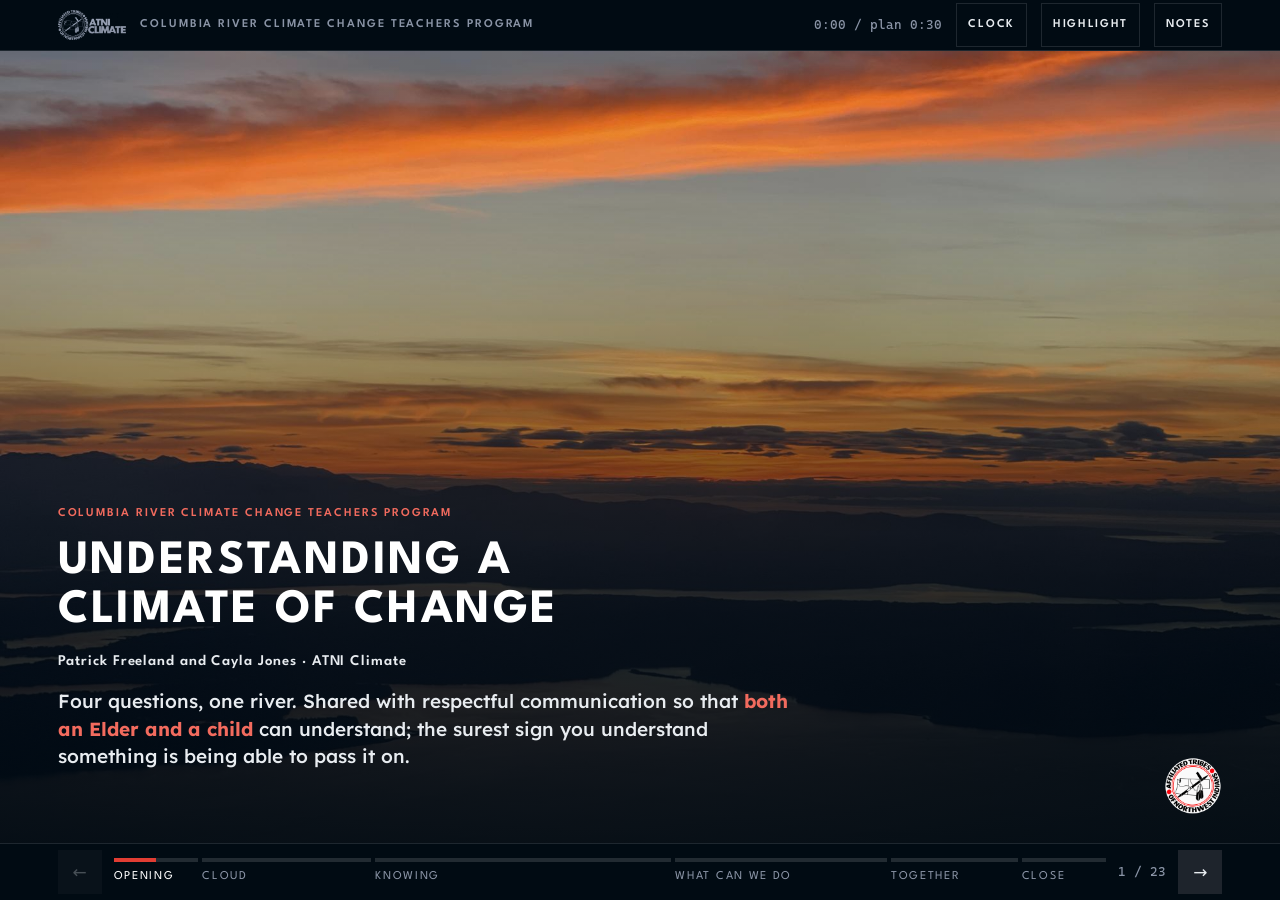
==== commit 21dc2e09: "Workshop page: 44px tap targets, 12px text floor, equal carry cards, h1, reduced motion, faster fade" ====
--- a/docs/index.html
+++ b/docs/index.html
@@ -28,7 +28,7 @@
 h1{font-size:calc(var(--b)*2.55);font-weight:800;letter-spacing:-.025em;line-height:1.08}
 h2{font-size:calc(var(--b)*1.75);font-weight:700;letter-spacing:-.025em;line-height:1.12}
 h3{font-size:calc(var(--b)*1.17);font-weight:700;letter-spacing:-.01em;line-height:1.2}
-.display{font-family:var(--f-display);font-weight:700;text-transform:uppercase;letter-spacing:.05em;line-height:1.02;color:var(--white);font-size:calc(var(--b)*2.9)}
+.display{font-family:var(--f-display);font-weight:700;text-transform:uppercase;letter-spacing:.05em;line-height:1.02;color:var(--white);font-size:calc(var(--b)*2.9);text-wrap:wrap}
 .label{font-family:var(--f-display);font-weight:600;font-size:max(12px,calc(var(--b)*.62));letter-spacing:.16em;text-transform:uppercase;color:var(--muted)}
 .label.red{color:var(--red-dk)}
 .cap{font-size:max(13px,calc(var(--b)*.8125));line-height:1.45;color:var(--muted)}
@@ -41,25 +41,25 @@
 
 /* frame */
 .app{display:flex;flex-direction:column;height:100%}
-.bar{display:flex;align-items:center;gap:14px;padding-block:9px;padding-inline:var(--gutter);background:var(--base);border-bottom:1px solid var(--hair);position:sticky;top:env(safe-area-inset-top,0px);z-index:6}
+.bar{display:flex;align-items:center;gap:14px;padding-block:3px;padding-inline:var(--gutter);background:var(--base);border-bottom:1px solid var(--hair);position:sticky;top:env(safe-area-inset-top,0px);z-index:6}
 .bar img{height:30px;width:auto;display:block}
 .bar .prog-name{font-family:var(--f-display);font-weight:600;font-size:12px;letter-spacing:.16em;text-transform:uppercase;color:var(--muted);white-space:nowrap;overflow:hidden;text-overflow:ellipsis}
 .bar .sp{flex:1}
 .clock{font-family:var(--f-data);font-size:13px;color:var(--muted);white-space:nowrap}
 .clock .over{color:var(--red-dk)}
-.tool{background:transparent;border:1px solid var(--hair);color:var(--text);padding:6px 11px;font-family:var(--f-display);font-weight:600;font-size:11.5px;letter-spacing:.14em;text-transform:uppercase;cursor:pointer}
+.tool{min-height:44px;background:transparent;border:1px solid var(--hair);color:var(--text);padding:6px 11px;font-family:var(--f-display);font-weight:600;font-size:12px;letter-spacing:.14em;text-transform:uppercase;cursor:pointer}
 .tool:hover{background:var(--overlay)}
 .tool[aria-pressed="true"]{background:var(--text);color:var(--base);border-color:var(--text)}
 
 .stage{flex:1;position:relative;overflow:hidden;background:var(--base)}
-.slide{position:absolute;inset:0;overflow-y:auto;overflow-x:hidden;animation:fade .6s ease both}
+.slide{position:absolute;inset:0;overflow-y:auto;overflow-x:hidden;animation:fade .35s ease-out both}
 @keyframes fade{from{opacity:0}to{opacity:1}}
 .slide .bg{position:absolute;inset:0;background-size:cover;background-position:var(--pos,center);z-index:0}
 .slide .shade{position:absolute;inset:0;z-index:0}
 .slide.hall .shade{background:linear-gradient(to top,rgba(1,11,19,.94) 0%,rgba(1,11,19,.78) 28%,rgba(1,11,19,.32) 58%,rgba(1,11,19,.06) 82%)}
 .slide.plate .shade{background:rgba(1,11,19,.84)}
 .slide.plate.deep .shade{background:rgba(1,11,19,.9)}
-.credit{position:absolute;left:var(--gutter);bottom:10px;z-index:2;font-size:11px;color:rgba(232,236,240,.55)}
+.credit{position:absolute;left:var(--gutter);bottom:10px;z-index:2;font-size:12px;color:rgba(232,236,240,.8);text-shadow:0 1px 3px rgba(1,11,19,.9)}
 .seal{position:absolute;right:var(--gutter);bottom:clamp(14px,3vh,34px);z-index:2;width:clamp(46px,4.6vw,76px);height:auto}
 @media (prefers-reduced-motion:reduce){.slide{animation:none}}
 
@@ -84,7 +84,7 @@
 .g2{grid-template-columns:repeat(auto-fit,minmax(min(100%,340px),1fr))}
 .g3{grid-template-columns:repeat(auto-fit,minmax(min(100%,260px),1fr))}
 .g4{grid-template-columns:repeat(auto-fit,minmax(min(100%,210px),1fr))}
-.btn{display:inline-flex;align-items:center;gap:8px;padding:11px 20px;background:var(--red);color:var(--white);border:0;cursor:pointer;font-family:var(--f-body);font-weight:600;font-size:14.5px}
+.btn{display:inline-flex;align-items:center;gap:8px;min-height:44px;padding:11px 20px;background:var(--red);color:var(--white);border:0;cursor:pointer;font-family:var(--f-body);font-weight:600;font-size:14.5px}
 .btn:hover{background:#c7342b}
 .btn.sec{background:var(--overlay);color:var(--text)}
 .btn.sec:hover{background:#28303a}
@@ -92,7 +92,7 @@
 .btn:disabled{opacity:.35;cursor:default}
 .row{display:flex;flex-wrap:wrap;gap:8px;align-items:center}
 .links{display:flex;flex-wrap:wrap;gap:8px 18px}
-.links a{text-decoration:none;font-size:calc(var(--b)*.8)}
+.links a{text-decoration:none;font-size:calc(var(--b)*.8);display:inline-flex;align-items:center;min-height:44px}
 .links a::after{content:" →"}
 .callout{background:rgba(151,50,180,.16);border-left:3px solid var(--magenta);padding:12px 16px;font-size:calc(var(--b)*.8);max-width:80ch}
 .callout b{color:var(--magenta-dk)}
@@ -112,7 +112,7 @@
 .key .card p{font-size:calc(var(--b)*.95);color:var(--text)}
 .inq{list-style:none;margin:0;padding:0;display:grid;gap:8px;counter-reset:q}
 .inq li{background:var(--plate);padding:12px 18px 12px 58px;position:relative;font-size:calc(var(--b)*.92)}
-.carry{display:grid;grid-template-columns:minmax(0,1fr) minmax(0,1fr);gap:10px;align-items:start}
+.carry{display:grid;grid-template-columns:minmax(0,1fr) minmax(0,1fr);gap:10px;align-items:stretch}
 .carry .key{grid-template-columns:1fr}
 @media (max-width:860px){.carry{grid-template-columns:1fr}}
 .inq li::before{counter-increment:q;content:"(" counter(q) ")";position:absolute;left:18px;top:12px;font-family:var(--f-display);font-weight:700;color:var(--red-dk)}
@@ -140,7 +140,7 @@
 .ctl label{display:grid;grid-template-columns:1fr auto;gap:0 10px;align-items:baseline;font-size:calc(var(--b)*.8);color:var(--muted)}
 .ctl label input{grid-column:1/-1}
 .ctl label b{font-family:var(--f-data);font-weight:500;color:var(--white);font-size:calc(var(--b)*.82)}
-input[type=range]{width:100%;accent-color:var(--red);height:20px;margin:2px 0}
+input[type=range]{width:100%;accent-color:var(--red);height:44px;margin:-6px 0}
 .readouts{display:grid;grid-template-columns:repeat(2,minmax(0,1fr));gap:4px}
 .readouts>div{background:var(--plate);padding:6px 10px}
 .readouts .v{font-family:var(--f-data);font-size:calc(var(--b)*.95);color:var(--white)}
@@ -148,11 +148,11 @@
 .readouts .hot .v{color:var(--water-hi)}
 .ctype{display:grid;grid-template-columns:auto 1fr;gap:0 10px;align-items:baseline;padding:6px 12px;background:var(--plate);border-left:3px solid var(--text)}
 .ctype b{font-family:var(--f-display);font-size:calc(var(--b)*1.05);color:var(--white)}
-.ctype span:last-child{font-size:calc(var(--b)*.76);line-height:1.4;color:var(--text)}
+.ctype span:last-child{font-size:max(12px,calc(var(--b)*.76));line-height:1.4;color:var(--text)}
 .status{font-size:calc(var(--b)*.8);line-height:1.45;padding:8px 12px;background:var(--plate-hi);border-left:3px solid var(--water-hi);min-height:3em}
 /* segmented controls: selected is always a light fill */
 .seg{display:flex;flex-wrap:wrap;gap:4px}
-.seg button{all:unset;cursor:pointer;padding:8px 14px;background:var(--plate);font-size:14px;font-weight:600;color:var(--text);text-align:center;flex:1 1 auto}
+.seg button{all:unset;box-sizing:border-box;min-height:44px;display:inline-flex;align-items:center;justify-content:center;cursor:pointer;padding:8px 14px;background:var(--plate);font-size:14px;font-weight:600;color:var(--text);text-align:center;flex:1 1 auto}
 .seg button:hover{background:var(--plate-hi)}
 .seg button[aria-pressed="true"]{background:var(--text);color:var(--base)}
 .seg button:focus-visible{outline:2px solid var(--red-dk);outline-offset:-2px}
@@ -194,14 +194,14 @@
 .claim:hover{background:var(--plate-hi)}
 .claim:focus-visible{outline:2px solid var(--red-dk);outline-offset:-2px}
 .claim .said{font-family:var(--f-display);font-weight:600;font-size:calc(var(--b)*.95);line-height:1.22;color:var(--white)}
-.claim .hint{margin-top:auto;font-family:var(--f-display);font-size:11px;letter-spacing:.16em;text-transform:uppercase;color:var(--muted)}
+.claim .hint{margin-top:auto;font-family:var(--f-display);font-size:12px;letter-spacing:.16em;text-transform:uppercase;color:var(--muted)}
 .claim .back{display:grid;gap:6px;font-size:calc(var(--b)*.84)}
-.claim .back b{font-family:var(--f-display);font-size:11px;letter-spacing:.16em;text-transform:uppercase;color:var(--red-dk)}
+.claim .back b{font-family:var(--f-display);font-size:12px;letter-spacing:.16em;text-transform:uppercase;color:var(--red-dk)}
 .claim[aria-expanded="true"]{background:var(--plate-hi)}
 .steps3{display:grid;grid-template-columns:repeat(3,minmax(0,1fr));gap:8px}
 @media (max-width:700px){.steps3{grid-template-columns:1fr}}
-.steps3 div{background:var(--plate);padding:10px 14px;font-size:calc(var(--b)*.78)}
-.steps3 b{display:block;font-family:var(--f-display);font-size:11.5px;letter-spacing:.16em;text-transform:uppercase;color:var(--red-dk)}
+.steps3 div{background:var(--plate);padding:10px 14px;font-size:max(12px,calc(var(--b)*.78))}
+.steps3 b{display:block;font-family:var(--f-display);font-size:12px;letter-spacing:.16em;text-transform:uppercase;color:var(--red-dk)}
 
 /* salmon map */
 .mapwrap{display:grid;grid-template-columns:minmax(0,1.5fr) minmax(320px,1fr);gap:10px;align-items:stretch}
@@ -225,10 +225,10 @@
 .hydro svg{width:100%;height:auto;display:block;max-height:84px}
 .juv{position:absolute;right:10px;bottom:10px;padding:8px 14px;font-size:13.5px;background:rgba(30,36,44,.92)}
 @media (max-width:980px){.futures,.tscale,.juv{position:static;margin:8px}.map{display:flex;flex-direction:column}.futures{max-width:none}}
-.hyl{font-family:var(--f-data);font-size:10px;fill:#8A94A6}
+.hyl{font-family:var(--f-data);font-size:12px;fill:#8A94A6}
 .chal{border-top:1px solid var(--hair);padding-top:6px}
-.chal b{display:block;font-family:var(--f-display);font-size:11.5px;letter-spacing:.14em;text-transform:uppercase;color:var(--red-dk)}
-.tline{font-size:calc(var(--b)*.74);color:var(--text);font-family:var(--f-body)}
+.chal b{display:block;font-family:var(--f-display);font-size:12px;letter-spacing:.14em;text-transform:uppercase;color:var(--red-dk)}
+.tline{font-size:max(12px,calc(var(--b)*.74));color:var(--text);font-family:var(--f-body)}
 .tline b{font-family:var(--f-data);font-weight:500}
 .mpanel{display:flex;flex-direction:column;gap:8px;min-height:0}
 .stop{background:var(--plate-hi);padding:12px 16px;display:grid;gap:6px;align-content:start;border-left:3px solid var(--water-hi);flex:1;min-height:0;overflow:auto}
@@ -236,10 +236,10 @@
 .stop.place{border-left-color:var(--magenta)}
 .stop .rm{font-family:var(--f-data);font-size:12px;color:var(--water-hi)}
 .stop h3{font-size:calc(var(--b)*1.05)}
-.stop p{font-size:calc(var(--b)*.78);line-height:1.45}
+.stop p{font-size:max(12px,calc(var(--b)*.78));line-height:1.45}
 .thermo{background:var(--plate);padding:12px 14px;display:grid;grid-template-columns:auto 1fr;gap:12px;align-items:center}
 .thermo .t{font-family:var(--f-data);font-size:calc(var(--b)*1.05);color:var(--red-dk);white-space:nowrap}
-.thermo p{font-size:calc(var(--b)*.7);color:var(--text)}
+.thermo p{font-size:max(12px,calc(var(--b)*.7));color:var(--text)}
 .river-flow{stroke-dasharray:3 13;animation:rflow 3s linear infinite}
 @keyframes rflow{to{stroke-dashoffset:-32}}
 @media (prefers-reduced-motion:reduce){.river-flow{animation:none}}
@@ -248,6 +248,7 @@
 .rivlab{font-family:var(--f-body);font-style:italic;fill:var(--water);font-size:14px;paint-order:stroke;stroke:#07192A;stroke-width:3px}
 .pulse{animation:pulse 1.4s ease-in-out infinite}
 @keyframes pulse{50%{opacity:.35}}
+@media (prefers-reduced-motion:reduce){.pulse{animation:none}.story li{animation:none;opacity:1}}
 
 /* convergence */
 .conv{display:grid;grid-template-columns:repeat(3,minmax(0,1fr));gap:8px}
@@ -267,18 +268,18 @@
 .sort{display:grid;grid-template-columns:minmax(0,1.15fr) minmax(0,1fr);gap:clamp(10px,1.6vw,22px);align-items:start}
 @media (max-width:880px){.sort{grid-template-columns:1fr}}
 .acts{display:grid;gap:4px}
-.act{display:grid;grid-template-columns:1fr auto;gap:10px;align-items:center;padding:3px 4px 3px 12px;background:var(--plate)}
+.act{display:grid;grid-template-columns:1fr auto;gap:10px;align-items:stretch;padding:0 4px 0 12px;background:var(--plate)}
 .act[aria-current="true"]{background:var(--plate-hi);box-shadow:inset 3px 0 0 var(--white)}
-.act .t{font-size:calc(var(--b)*.78);color:var(--white);cursor:pointer}
+.act .t{display:grid;align-content:center;min-height:44px;font-size:max(12px,calc(var(--b)*.78));color:var(--white);cursor:pointer}
 .act .t small{display:block;color:var(--muted);font-size:12px}
-.pick{display:flex;gap:3px}
-.pick button{width:40px;height:38px;border:0;background:var(--overlay);cursor:pointer;font-family:var(--f-display);font-weight:700}
+.pick{display:flex;gap:3px;align-items:center}
+.pick button{width:44px;height:44px;border:0;background:var(--overlay);cursor:pointer;font-family:var(--f-display);font-weight:700}
 .pick button[data-k="A"]{--c:var(--A)} .pick button[data-k="M"]{--c:var(--M)} .pick button[data-k="R"]{--c:var(--R)}
 .pick button:hover{color:var(--c)}
 .pick button[aria-pressed="true"]{background:var(--c);color:var(--base)}
 .reading{background:var(--plate-hi);padding:18px;display:grid;gap:10px;min-height:230px;align-content:start;position:sticky;top:0}
 .tags{display:flex;gap:6px;flex-wrap:wrap}
-.tag{font-family:var(--f-display);font-size:11.5px;font-weight:700;letter-spacing:.12em;text-transform:uppercase;padding:4px 8px;color:var(--base);background:var(--c)}
+.tag{font-family:var(--f-display);font-size:12px;font-weight:700;letter-spacing:.12em;text-transform:uppercase;padding:4px 8px;color:var(--base);background:var(--c)}
 .tag.A{--c:var(--A)} .tag.M{--c:var(--M)} .tag.R{--c:var(--R)} .tag.X{--c:var(--red);color:var(--white)}
 .reading p{font-size:calc(var(--b)*.82)}
 .legend{display:flex;flex-wrap:wrap;gap:16px;font-size:13px;color:var(--muted)}
@@ -290,12 +291,12 @@
 .flowrow .n{font-family:var(--f-data);font-size:12px;color:var(--red-dk)}
 .flowrow h3{font-size:calc(var(--b)*.92)}
 .flowrow p{font-size:calc(var(--b)*.8);color:var(--text)}
-.flowrow .chip{font-family:var(--f-display);font-size:10.5px;letter-spacing:.12em;text-transform:uppercase;color:var(--water-hi);font-weight:600}
+.flowrow .chip{font-family:var(--f-display);font-size:12px;letter-spacing:.12em;text-transform:uppercase;color:var(--water-hi);font-weight:600}
 
 /* web */
 .webwrap{display:grid;grid-template-columns:minmax(0,1.25fr) minmax(0,1fr);gap:clamp(10px,1.6vw,22px);align-items:start}
 @media (max-width:900px){.webwrap{grid-template-columns:1fr}}
-.webwrap svg{width:100%;height:auto;display:block;max-width:660px;max-height:calc(100vh - 250px);margin:0 auto}
+.webwrap svg{width:100%;height:auto;display:block;max-width:660px;max-height:calc(100vh - 270px);margin:0 auto}
 .ring{fill:none;stroke:rgba(232,236,240,.09);stroke-width:1}
 .ringlab{font-family:var(--f-display);font-size:10.5px;letter-spacing:.2em;fill:#5B6573;font-weight:600}
 .w-edge{stroke:rgba(232,236,240,.16);stroke-width:1.2;transition:stroke .4s,opacity .4s,stroke-width .4s}
@@ -312,11 +313,12 @@
 .w-node.lit circle{stroke:var(--white);stroke-width:2.6}
 .w-node.hit-stress circle{fill:var(--red);stroke:var(--red)}
 .w-node.hit-care circle{fill:var(--care);stroke:var(--care)}
+.w-node .hit.hit{fill:transparent;stroke:none}
 .w-node:focus{outline:none}
 .w-node:focus-visible circle{stroke:var(--red-dk);stroke-width:3.5}
 .webpanel{display:grid;gap:8px;align-content:start}
 .scen{display:grid;grid-template-columns:1fr 1fr;gap:4px}
-.scen button{all:unset;cursor:pointer;padding:9px 10px;background:var(--plate);font-size:13px;line-height:1.3;border-left:3px solid var(--c)}
+.scen button{all:unset;box-sizing:border-box;min-height:44px;display:flex;align-items:center;cursor:pointer;padding:9px 10px;background:var(--plate);font-size:13px;line-height:1.3;border-left:3px solid var(--c)}
 .scen button:hover{background:var(--plate-hi)}
 .scen button[aria-pressed="true"]{background:var(--plate-hi);color:var(--white)}
 .scen button:focus-visible{outline:2px solid var(--red-dk);outline-offset:-2px}
@@ -331,7 +333,7 @@
 .tier ul{font-size:calc(var(--b)*.86)}
 .reflect{display:grid;gap:10px;max-width:860px}
 .reflect label{display:grid;gap:6px;font-family:var(--f-display);font-weight:600;font-size:calc(var(--b)*.92);color:var(--white)}
-.reflect textarea{width:100%;min-height:84px;resize:vertical;padding:10px 12px;border:0;background:var(--plate-hi);color:var(--text);font:calc(var(--b)*.78)/1.5 var(--f-body)}
+.reflect textarea{width:100%;min-height:84px;resize:vertical;padding:10px 12px;border:0;background:var(--plate-hi);color:var(--text);font:max(12px,calc(var(--b)*.78))/1.5 var(--f-body)}
 
 
 /* heads with a guiding question */
@@ -380,27 +382,28 @@
 /* jobs at three scales */
 .steps{list-style:none;margin:4px 0 0;padding:0;display:grid;gap:5px}
 .steps li{font-size:calc(var(--b)*.82);display:grid;grid-template-columns:7.2em 1fr;gap:8px;align-items:baseline}
-.steps b{font-family:var(--f-display);font-size:11.5px;letter-spacing:.14em;text-transform:uppercase;color:var(--c)}
+.steps b{font-family:var(--f-display);font-size:12px;letter-spacing:.14em;text-transform:uppercase;color:var(--c)}
 
 /* notes + nav */
 .notes{background:#141414;border-top:1px solid var(--hair);padding-block:10px;padding-inline:var(--gutter);font-size:14.5px;line-height:1.55;max-height:30vh;overflow-y:auto;color:var(--text)}
-.notes b{font-family:var(--f-display);letter-spacing:.14em;text-transform:uppercase;font-size:11.5px;color:var(--muted);margin-right:8px}
+.notes b{font-family:var(--f-display);letter-spacing:.14em;text-transform:uppercase;font-size:12px;color:var(--muted);margin-right:8px}
 .notes .must{color:var(--red-dk);font-weight:700}
-.nav{display:flex;align-items:center;gap:12px;padding-block:9px calc(9px + env(safe-area-inset-bottom,0px));padding-inline:var(--gutter);background:var(--base);border-top:1px solid var(--hair)}
-.navbtn{width:44px;height:38px;border:0;background:var(--overlay);color:var(--text);cursor:pointer;font-size:17px;display:grid;place-items:center}
+.nav{display:flex;align-items:center;gap:12px;padding-block:6px calc(6px + env(safe-area-inset-bottom,0px));padding-inline:var(--gutter);background:var(--base);border-top:1px solid var(--hair)}
+.navbtn{width:44px;height:44px;border:0;background:var(--overlay);color:var(--text);cursor:pointer;font-size:17px;display:grid;place-items:center}
 .navbtn:hover{background:#28303a}
 .navbtn:disabled{opacity:.3;cursor:default}
 .prog{flex:1;display:grid;grid-template-columns:var(--cols);gap:4px;min-width:0}
-.pseg{all:unset;cursor:pointer;display:grid;gap:5px;min-width:0}
+.pseg{all:unset;box-sizing:border-box;min-height:44px;align-content:center;cursor:pointer;display:grid;gap:5px;min-width:0}
 .pseg .fill{height:4px;background:rgba(232,236,240,.14);position:relative;overflow:hidden}
 .pseg .fill i{position:absolute;inset:0;width:var(--w,0%);background:var(--text);transition:width .4s}
 .pseg.cur .fill i{background:var(--red)}
-.pseg .lab{font-family:var(--f-display);font-size:11.5px;letter-spacing:.14em;text-transform:uppercase;color:var(--muted);white-space:nowrap;overflow:hidden;text-overflow:ellipsis}
+.pseg .lab{font-family:var(--f-display);font-size:12px;letter-spacing:.14em;text-transform:uppercase;color:var(--muted);white-space:nowrap;overflow:hidden;text-overflow:ellipsis}
 .pseg.cur .lab{color:var(--white)}
 .pseg:focus-visible{outline:2px solid var(--red-dk);outline-offset:3px}
 .count{font-family:var(--f-data);font-size:12.5px;color:var(--muted);white-space:nowrap}
 @media (max-width:640px){
   .pseg .lab,.bar .prog-name,.clock,#hlBtn{display:none}
+  .prog{grid-template-columns:repeat(6,minmax(0,1fr))}
   .tool{padding:6px 8px;letter-spacing:.08em}
   .hallcopy{right:var(--gutter);max-width:none}
   .seal{display:none}
@@ -421,20 +424,20 @@
 
   <main class="stage" id="stage">
 
-<!-- 1 TITLE (Hall) -->
-<section class="slide hall" data-bg="sound" data-part="0" data-min="0.5" data-title="Opening"
+<!-- S1 TITLE (Hall) -->
+<section class="slide hall" data-slide-id="s01-title" data-bg="sound" data-part="0" data-min="0.5" data-title="Opening"
  data-notes="<span class='must'>Must land:</span> why we are here, in one breath. [PLACEHOLDER: PF opening, greeting, and land and water acknowledgment in his voice; name the Nations whose homelands host this session.] Then: four questions, one river, and no test.">
   <div class="hallcopy">
     <span class="label red">Columbia River Climate Change Teachers Program</span>
-    <div class="display">Understanding a<br>Climate of Change</div>
+    <h1 class="display">Understanding a<br>Climate of Change</h1>
     <span class="byline">Patrick Freeland and Cayla Jones · ATNI Climate</span>
     <p>Four questions, one river. Shared with respectful communication so that <span class="r">both an Elder and a child</span> can understand; the surest sign you understand something is being able to pass it on.</p>
   </div>
   <img class="seal" src="img/atni-seal.png" alt="Affiliated Tribes of Northwest Indians seal">
 </section>
 
-<!-- 2 FOUR QUESTIONS (Plate) -->
-<section class="slide plate" data-bg="sound" data-part="0" data-min="1" data-title="Four questions"
+<!-- S2 FOUR QUESTIONS (Plate) -->
+<section class="slide plate" data-slide-id="s02-four-questions" data-bg="sound" data-part="0" data-min="1" data-title="Four questions"
  data-notes="Read the quote slowly, then walk the four cards; each is a door to come back through. Name the themes once: cycles, relationships, local observation, critical thinking, intergenerational knowledge, change (felt as well as measured), and scale, from the frog's eye to the moon's eye. Say it plainly: there is no test here, only reflections and questions that lead to more questions. Cards are clickable.">
   <div class="inner">
     <blockquote class="lead">&ldquo;Think&hellip; when both an Elder and a Child can understand, then this is where learning happens.&rdquo;</blockquote>
@@ -450,8 +453,8 @@
   </div>
 </section>
 
-<!-- 3 PART ONE (Hall) -->
-<section class="slide hall" data-bg="clouds" data-part="1" data-min="0.5" data-title="How does a cloud work?"
+<!-- S3 PART ONE (Hall) -->
+<section class="slide hall" data-slide-id="s03-part-one" data-bg="clouds" data-part="1" data-min="0.5" data-title="How does a cloud work?"
  data-notes="Ask the room to picture the last cloud they watched. Take two or three answers. We start with a cloud because everyone knows what it is, but many may not have thought through how it works. That gap is the lesson. Do not correct anyone yet.">
   <div class="hallcopy">
     <span class="label red">Part One</span>
@@ -460,8 +463,8 @@
   </div>
 </section>
 
-<!-- 4 CLOUD MACHINE (Plate) -->
-<section class="slide plate" data-bg="hood" data-part="1" data-min="3" data-title="Lift the air"
+<!-- S4 CLOUD MACHINE (Plate) -->
+<section class="slide plate" data-slide-id="s04-cloud-tool" data-bg="hood" data-part="1" data-min="3" data-title="Lift the air"
  data-notes="<span class='must'>Must land:</span> air pushed up a mountain cools; cool air holds less water; the extra water becomes cloud, then rain or snow, mostly on the side facing the ocean. Coming down the far side, the air warms and dries; that is the rain shadow the Columbia Plateau lives in. Start on Winter and press 'Send the air inland.' Point to the snow line on the Cascades. Switch to Atmospheric River: warm, wet air, heavy rain, and rain falling on snow. Then press 'Warm the world 2 °C' and read the comparison line: the snow line climbs about 300 m and the same storm carries more water. Warmer air holds about 7 percent more water per degree Celsius. Summer with high humidity builds a thunderhead over the crest. This is a teaching model (standard lapse rates and the Magnus approximation, with the air steered over the ridge line), not a forecast.">
   <div class="inner fit">
     <div class="headrow"><div class="head"><span class="label red">Part One · Try It</span><h2>Follow the Air from the Ocean over the Mountains</h2></div><p class="ask"><span class="label">Ask the room</span>Which side of the mountains do you live on, and what does that mean for your rain and snow?</p></div>
@@ -508,8 +511,8 @@
   </div>
 </section>
 
-<!-- 5 GAUGES (Plate) -->
-<section class="slide plate" data-bg="falls" data-part="1" data-min="1.5" data-title="Same gauges, longer time"
+<!-- S5 GAUGES (Plate) -->
+<section class="slide plate" data-slide-id="s05-gauges" data-bg="falls" data-part="1" data-min="1.5" data-title="Same gauges, longer time"
  data-notes="<span class='must'>Must land:</span> climate is the same instruments read over a longer time. Momentum, not speculation. Click one instrument (rain gauge or water quality work best for this room); the others drop back. The animations are illustrations, not live readings. If there is connection, the links open live atmosphere and live basin gauges.">
   <div class="inner">
     <div class="headrow"><div class="head"><span class="label red">Part One · Weather and Climate</span><h2>Same Gauges, Longer Time</h2></div><p class="ask"><span class="label">Ask the room</span>What would you measure where you live, and for how long?</p></div>
@@ -570,8 +573,8 @@
   </div>
 </section>
 
-<!-- 6 PART ONE KEY (Plate) -->
-<section class="slide plate deep" data-bg="cloudfront" data-part="1" data-min="0.5" data-title="Part One inquiry"
+<!-- S6 PART ONE KEY (Plate) -->
+<section class="slide plate deep" data-slide-id="s06-part-one-carry" data-bg="cloudfront" data-part="1" data-min="0.5" data-title="Part One inquiry"
  data-notes="Read the takeaway, then leave the three questions up for a breath. Invite one written answer; no share-out needed for time.">
   <div class="inner">
     <div class="head"><span class="label red">Part One · Carry Forward</span></div>
@@ -586,8 +589,8 @@
   </div>
 </section>
 
-<!-- 7 PART TWO (Hall) -->
-<section class="slide hall" data-bg="aurora" data-part="2" data-min="0.5" data-title="How do you know what you know?"
+<!-- S7 PART TWO (Hall) -->
+<section class="slide hall" data-slide-id="s07-part-two" data-bg="aurora" data-part="2" data-min="0.5" data-title="How do you know what you know?"
  data-notes="Transition: just like the atmosphere, most of us only partly understand climate, and we fill the gaps with what we are told. Ask: who taught you what you know about this river? A grandparent, a teacher, a news anchor, a feed? Let the answers sit.">
   <div class="hallcopy">
     <span class="label red">Part Two</span>
@@ -596,8 +599,8 @@
   </div>
 </section>
 
-<!-- 7b SCALE (Plate) -->
-<section class="slide plate" data-bg="mist" data-part="2" data-min="2" data-title="Three ways of seeing"
+<!-- S8 SCALE (Plate) -->
+<section class="slide plate" data-slide-id="s08-three-eyes" data-bg="mist" data-part="2" data-min="2" data-title="Three ways of seeing"
  data-notes="<span class='must'>Must land:</span> our senses are where knowing starts, and data lets us see at scales no one person can. Walk frog's eye, bird's eye, moon's eye in that order, from the water at your feet to the whole planet. Each card opens with a question for the room. The next two slides live at the bird's eye: the salmon's journey across the whole basin.">
   <div class="inner">
     <div class="headrow"><div class="head"><span class="label red">Part Two · Scale</span><h2>Frog&rsquo;s Eye, Bird&rsquo;s Eye, Moon&rsquo;s Eye</h2></div><p class="ask"><span class="label">Ask the room</span>What can only be seen up close, and what can only be seen from far away?</p></div>
@@ -611,8 +614,8 @@
   </div>
 </section>
 
-<!-- 8 SOURCE CHECK (Plate) -->
-<section class="slide plate" data-bg="mist" data-part="2" data-min="2" data-title="Source check"
+<!-- S9 SOURCE CHECK (Plate) -->
+<section class="slide plate" data-slide-id="s09-listening" data-bg="mist" data-part="2" data-min="2" data-title="Source check"
  data-notes="<span class='must'>Must land:</span> narrative and emotion move us whether we notice or not. Think about thinking. Open two cards, not four, unless the room is fast. The point is the habit: notice the feeling, ask who benefits, then check. This is Lesson 2.1 in the Grades 6 to 12 set.">
   <div class="inner">
     <div class="headrow"><div class="head"><span class="label red">Part Two · Try It</span><h2>Four Things You Might Hear</h2></div><p class="ask"><span class="label">Ask the room</span>Which one did you feel before you thought about it?</p></div>
@@ -626,8 +629,8 @@
   </div>
 </section>
 
-<!-- 9 SALMON JOURNEY (Plate) -->
-<section class="slide plate deep" data-bg="bonneville" data-part="2" data-min="3.5" data-title="The journey home"
+<!-- S10 SALMON JOURNEY (Plate) -->
+<section class="slide plate deep" data-slide-id="s10-salmon-journey" data-bg="bonneville" data-part="2" data-min="3.5" data-title="The journey home"
  data-notes="<span class='must'>Must land:</span> the salmon are a way of knowing; they carry the river's condition in their bodies. Choose a route, then continue the journey stop by stop. Pause at Celilo and let it be quiet. Then switch the river futures to SSP2-4.5 and SSP3-7.0, mid-century and late century: the river colors by August water temperature, and the stop card shows how many weeks the water runs above 68 °F. Point out that the two futures barely differ by mid-century and pull apart by late century; the choices made now decide which one we get. The flow chart shows the shape of change: more water in winter, an earlier and smaller spring peak, longer low flows in late summer. Sources: lower Columbia August temperatures from EPA (2021); warming steps scaled from published river temperature studies (EPA 2021 synthesis; Isaak and others) to CMIP6 SSP2-4.5 and SSP3-7.0 warming (IPCC AR6); flow shape from RMJOC-II (2018) and NCA5 (2023). Working draft: replace with CMIP6 river temperature and flow runs when available [verify]. River shapes are Natural Earth 1:10m data; dam positions are approximate.">
   <div class="inner fit">
     <div class="headrow"><div class="head"><span class="label red">Part Two · The River as Teacher · Bird&rsquo;s Eye</span><h2>The Journey Home</h2></div><p class="ask"><span class="label">Ask the room</span>What would you need to make this journey, and what would make it harder?</p></div>
@@ -653,8 +656,8 @@
   </div>
 </section>
 
-<!-- 9b RELATIVES OF THE RIVER (Plate) -->
-<section class="slide plate deep" data-bg="sockeye" data-pos="center 45%" data-part="2" data-min="2" data-title="Relatives of the river"
+<!-- S11 RELATIVES OF THE RIVER (Plate) -->
+<section class="slide plate deep" data-slide-id="s11-relatives" data-bg="sockeye" data-pos="center 45%" data-part="2" data-min="2" data-title="Relatives of the river"
  data-notes="Working draft; general language only. Open two or three relatives, not all eight: salmon, then lamprey, then one the room knows least. Each card shows their journey, what is changing, and their relationship with the people. Before classroom use, confirm names in the language of the host Nation, and the teachings that go with them, with that Nation's permission. [PLACEHOLDER: Native names, with permission.] Sources: NOAA Fisheries ESA listings; CRITFC Tribal Pacific Lamprey Restoration Plan (2011); NCA5 Northwest chapter (2023); Northwest Power and Conservation Council on coho reintroduction (2022).">
   <div class="inner fit">
     <div class="headrow"><div class="head"><span class="label red">Part Two · Frog&rsquo;s Eye · Working Draft</span><h2>Relatives of the River</h2></div><p class="ask"><span class="label">Ask the room</span>Which of these relatives have you seen, eaten, or heard stories about?</p></div>
@@ -664,8 +667,8 @@
   </div>
 </section>
 
-<!-- 10 CONVERGENCE (Plate) -->
-<section class="slide plate" data-bg="columbia" data-part="2" data-min="1" data-title="Ways of knowing meet"
+<!-- S12 CONVERGENCE (Plate) -->
+<section class="slide plate" data-slide-id="s12-ways-of-knowing" data-bg="columbia" data-part="2" data-min="1" data-title="Ways of knowing meet"
  data-notes="<span class='must'>Must land:</span> the Elder-and-child test. The true mark of understanding is explaining something so that both an Elder and a child understand. Plural knowledges are not competing; when they meet on the same finding, that is what we can call True.">
   <div class="inner">
     <div class="head"><span class="label red">Part Two · Plural Knowledges</span><h2>When Ways of Knowing Meet</h2></div>
@@ -678,8 +681,8 @@
   </div>
 </section>
 
-<!-- 11 PART TWO KEY -->
-<section class="slide plate deep" data-bg="mist" data-part="2" data-min="0.5" data-title="Part Two inquiry" data-notes="Read the takeaway. Invite one written answer.">
+<!-- S13 PART TWO KEY -->
+<section class="slide plate deep" data-slide-id="s13-part-two-carry" data-bg="mist" data-part="2" data-min="0.5" data-title="Part Two inquiry" data-notes="Read the takeaway. Invite one written answer.">
   <div class="inner">
     <div class="head"><span class="label red">Part Two · Carry Forward</span></div>
     <div class="carry"><div class="key">
@@ -693,8 +696,8 @@
   </div>
 </section>
 
-<!-- 12 PART THREE (Hall) -->
-<section class="slide hall" data-bg="forest" data-part="3" data-min="0.5" data-title="What can we do?"
+<!-- S14 PART THREE (Hall) -->
+<section class="slide hall" data-slide-id="s14-part-three" data-bg="forest" data-part="3" data-min="0.5" data-title="What can we do?"
  data-notes="Transition line: the impacts are already here, so we respond quickly and on purpose, without getting lost in fear, the future, and the black mirror of media. Adaptation, mitigation, and resilience get used like they are one word, but they are different work done in different ways.">
   <div class="hallcopy">
     <span class="label red">Part Three · Adaptation, Mitigation, Resilience</span>
@@ -703,8 +706,8 @@
   </div>
 </section>
 
-<!-- 13 THREE JOBS -->
-<section class="slide plate" data-bg="forest" data-part="3" data-min="1.5" data-title="Three jobs"
+<!-- S15 THREE JOBS -->
+<section class="slide plate" data-slide-id="s15-three-jobs" data-bg="forest" data-part="3" data-min="1.5" data-title="Three jobs"
  data-notes="<span class='must'>Must land:</span> we must adapt now if we are to be resilient; we must mitigate now if we are to limit the impacts on future generations. We hold onto our sacred traditions, but our livelihoods, and the paradigms of our livelihoods, have to shift, and the response has to move faster than it used to. Read one step from each column at the scale of you, your family, and your community.">
   <div class="inner">
     <div class="headrow"><div class="head"><span class="label red">Part Three · Different Jobs, Different Tools</span><h2>Three Jobs, Three Scales</h2></div><p class="ask"><span class="label">Ask the room</span>Which one of these could your class start this month?</p></div>
@@ -717,8 +720,8 @@
   </div>
 </section>
 
-<!-- 14 SORT -->
-<section class="slide plate" data-bg="forest" data-part="3" data-min="2.5" data-title="Sort the work"
+<!-- S16 SORT -->
+<section class="slide plate" data-slide-id="s16-job-sort" data-bg="forest" data-part="3" data-min="2.5" data-title="Sort the work"
  data-notes="<span class='must'>Must land:</span> most real actions do more than one job, and some 'solutions' cause harm in the wrong place or without consent. Ask the room to call A, M, or R for three or four items, then open the reading. Slow down on Pushpum. Examples come from Steve Robinson's *Climate Change and the Tribes: Columbia River Edition* draft; confirm details with each Nation before classroom use.">
   <div class="inner">
     <div class="headrow"><div class="head"><span class="label red">Part Three · Try It</span><h2>Which Job Is It Doing?</h2></div><p class="ask"><span class="label">Ask the room</span>Which actions do more than one job?</p></div>
@@ -728,8 +731,8 @@
   </div>
 </section>
 
-<!-- 15 FLOW -->
-<section class="slide plate" data-bg="reservoir" data-part="3" data-min="1" data-title="From knowing to doing"
+<!-- S17 FLOW -->
+<section class="slide plate" data-slide-id="s17-knowing-to-doing" data-bg="reservoir" data-part="3" data-min="1" data-title="From knowing to doing"
  data-notes="Keep this brisk; it is the bridge to TCR 201. Name the tools once, then talk about what they help people do. Must say: tools support; they never replace Tribal decision-making. [PLACEHOLDER: current access contact for the non-public ATNI Climate tools.]">
   <div class="inner">
     <div class="head"><span class="label red">Part Three · How Action Actually Happens</span><h2>From Knowing to Doing</h2></div>
@@ -745,8 +748,8 @@
   </div>
 </section>
 
-<!-- 16 PART THREE KEY -->
-<section class="slide plate deep" data-bg="forest" data-part="3" data-min="0.5" data-title="Part Three inquiry" data-notes="Read the takeaway. Name the black mirror plainly: fear is a narrative too, and it can freeze action.">
+<!-- S18 PART THREE KEY -->
+<section class="slide plate deep" data-slide-id="s18-part-three-carry" data-bg="forest" data-part="3" data-min="0.5" data-title="Part Three inquiry" data-notes="Read the takeaway. Name the black mirror plainly: fear is a narrative too, and it can freeze action.">
   <div class="inner">
     <div class="head"><span class="label red">Part Three · Carry Forward</span></div>
     <div class="carry"><div class="key">
@@ -760,8 +763,8 @@
   </div>
 </section>
 
-<!-- 17 PART FOUR (Hall) -->
-<section class="slide hall" data-bg="islands" data-part="4" data-min="0.5" data-title="How do we work together?"
+<!-- S19 PART FOUR (Hall) -->
+<section class="slide hall" data-slide-id="s19-part-four" data-bg="islands" data-part="4" data-min="0.5" data-title="How do we work together?"
  data-notes="Slow down. Ceremonial weight belongs to the open and the close, so keep this plain and warm. Read the line, then pause. It's going to take all of us; we can do more together than any of us can alone, and that includes our relationship with our non-human relatives.">
   <div class="hallcopy">
     <span class="label red">Part Four · Relationships Matter</span>
@@ -771,8 +774,8 @@
   </div>
 </section>
 
-<!-- 18 WEB -->
-<section class="slide plate deep" data-bg="sound" data-part="4" data-min="2" data-title="The web moves together"
+<!-- S20 WEB -->
+<section class="slide plate deep" data-slide-id="s20-constellation" data-bg="sound" data-part="4" data-min="2" data-title="The web moves together"
  data-notes="<span class='must'>Must land:</span> a stress travels through the web, and so does care. Run one stress ripple (Heat wave is fastest), then one care ripple (An Elder visits a classroom). Point out that teachers sit inside the web, not outside it. Then ask: which relative are you closest to, and who holds you up? In the classroom version (Lesson 4.1) students build this with yarn.">
   <div class="inner">
     <div class="headrow"><div class="head"><span class="label red">Part Four · Try It</span><h2>The Web Moves Together</h2></div><p class="ask"><span class="label">Ask the room</span>Which relative are you closest to, and who holds you up?</p></div>
@@ -789,8 +792,8 @@
   </div>
 </section>
 
-<!-- 19 BORN OUT OF IT (Hall) -->
-<section class="slide hall" data-bg="coast" data-part="4" data-min="1" data-title="Part Four carry forward"
+<!-- S21 BORN OUT OF IT (Hall) -->
+<section class="slide hall" data-slide-id="s21-part-four-carry" data-bg="coast" data-part="4" data-min="1" data-title="Part Four carry forward"
  data-notes="<span class='must'>Must land:</span> we are not apart from nature; we are a part of nature. We are sovereign, and we decide what matters. Then read the three questions aloud: What did you learn about the place of relationships in this work? What idea about being a good ancestor moved for you? What question will you keep working on?">
   <div class="hallcopy">
     <span class="label red">Part Four · Carry Forward</span>
@@ -799,8 +802,8 @@
   </div>
 </section>
 
-<!-- 20 PATHWAY -->
-<section class="slide plate" data-bg="forest" data-part="5" data-min="1" data-title="Into your classroom"
+<!-- S22 PATHWAY -->
+<section class="slide plate" data-slide-id="s22-classroom" data-bg="forest" data-part="5" data-min="1" data-title="Into your classroom"
  data-notes="Walk the three tiers in one sentence each; every tier runs on the four parts just experienced. Then the respect callout. [PLACEHOLDER: where teachers download the lesson files and who to contact.]">
   <div class="inner">
     <div class="head"><span class="label red">Carrying It Back</span><h2>Into Your Classroom</h2></div>
@@ -819,8 +822,8 @@
   </div>
 </section>
 
-<!-- 21 CLOSE -->
-<section class="slide plate" data-bg="rainier" data-part="5" data-min="1.5" data-title="Close"
+<!-- S23 CLOSE -->
+<section class="slide plate" data-slide-id="s23-close" data-bg="rainier" data-part="5" data-min="1.5" data-title="Close"
  data-notes="<span class='must'>Must land:</span> the handoff. You do not need me for this; you already carry what it takes. [PLACEHOLDER: PF closing in his voice.] Invite everyone to write one answer to each question before leaving; answers stay on their own device.">
   <div class="inner">
     <div class="head"><span class="label red">Before You Go</span><h2>Carry One Question Forward</h2></div>
@@ -894,6 +897,7 @@
     $('planned').textContent=fmt(cum[i]*60);
     try{history.replaceState(null,'','#s'+(i+1))}catch(e){}
     if(s.querySelector('#mapSvg')) mapInit();
+    const nx=slides[i+1]; if(nx&&IMAGES[nx.dataset.bg]) new Image().src=IMAGES[nx.dataset.bg].src;  // warm the next photo so it does not pop in
   }
   $('prev').onclick=()=>go(cur-1); $('nextS').onclick=()=>go(cur+1);
   document.addEventListener('keydown',e=>{
@@ -1270,7 +1274,7 @@
   EDGES.forEach(([a,b])=>{edgeEls[ek(a,b)]=el('line',{x1:pos[a][0],y1:pos[a][1],x2:pos[b][0],y2:pos[b][1],class:'w-edge'},$('wEdges'))});
   const nodeEls={};
   for(const k in NODES){const [label,r,a,cls]=NODES[k];const [x,y]=pos[k];const g=el('g',{class:'w-node '+cls,tabindex:'0',role:'button','aria-label':label},$('wNodes'));
-    el('circle',{cx:x,cy:y,r:r===1?11:9},g);const below=y>C[1]+10||r===1&&a===30;const t=el('text',{x:x,y:below?y+26:y-16,'text-anchor':'middle'},g);t.textContent=label;
+    el('circle',{cx:x,cy:y,r:36,class:'hit'},g);el('circle',{cx:x,cy:y,r:r===1?11:9},g);const below=y>C[1]+10||r===1&&a===30;const t=el('text',{x:x,y:below?y+26:y-16,'text-anchor':'middle'},g);t.textContent=label;
     g.onclick=()=>explore(k);g.onkeydown=e=>{if(e.key==='Enter'||e.key===' '){e.preventDefault();explore(k)}};nodeEls[k]=g}
   let runTok=0;
   function clearWeb(){runTok++;$('wPulse').innerHTML='';Object.values(edgeEls).forEach(e=>e.setAttribute('class','w-edge'));Object.values(nodeEls).forEach(g=>g.setAttribute('class',g.getAttribute('class').split(' ').filter(c=>['water','rel','ppl','w-node'].includes(c)).join(' ')));[...$('scen').children].forEach(b=>b.setAttribute('aria-pressed','false'))}
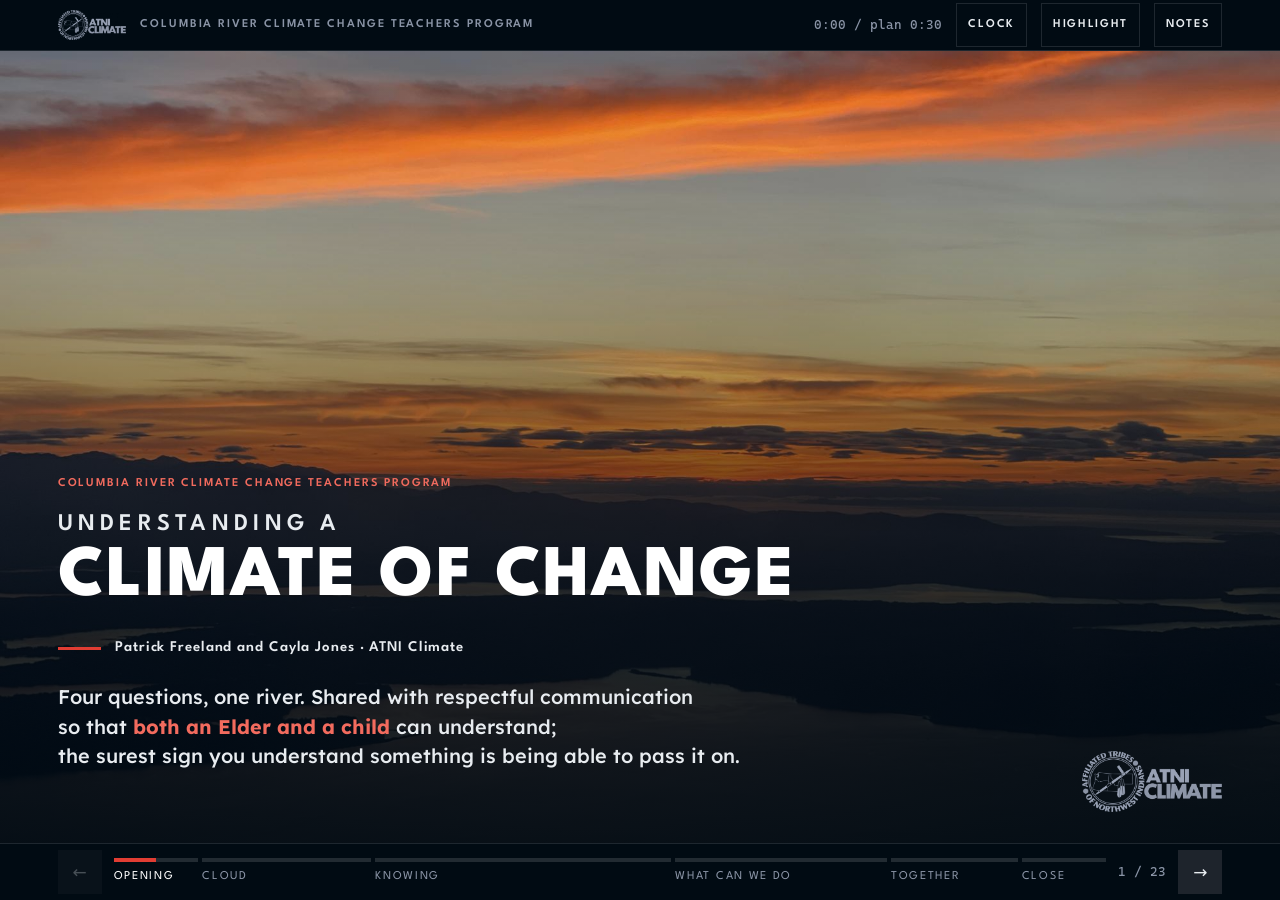
==== commit 250d80b7: "Build: docs/index.html with the S1, S2, S3, S5 to S11 revisions" ====
--- a/docs/index.html
+++ b/docs/index.html
@@ -16,6 +16,7 @@
   --f-data:"Cascadia Code","SF Mono",Consolas,monospace;
   --b:clamp(15px, min(calc(.9vw + 5px), calc(1.7vh + 4px)), 24px);
   --gutter:clamp(16px,4.5vw,72px);
+  --pgut:clamp(12px,2.4vw,40px);  /* plate slides: content fills the page */
 }
 *{box-sizing:border-box;border-radius:0}
 html,body{height:100%}
@@ -59,6 +60,9 @@
 .slide.hall .shade{background:linear-gradient(to top,rgba(1,11,19,.94) 0%,rgba(1,11,19,.78) 28%,rgba(1,11,19,.32) 58%,rgba(1,11,19,.06) 82%)}
 .slide.plate .shade{background:rgba(1,11,19,.84)}
 .slide.plate.deep .shade{background:rgba(1,11,19,.9)}
+/* light plate: same components, light ground; tokens flip so every rule keyed on them follows */
+.slide.light{--base:#FFFFFF;--plate:rgba(255,255,255,.82);--plate-hi:rgba(255,255,255,.95);--overlay:#E4E9EF;--text:#15191E;--white:#010B13;--muted:#4D5766;--drop:#9AA3AE;--hair:rgba(1,11,19,.14);--red-dk:#B8291F;--water-hi:#2F6A9C;color:var(--text);color-scheme:light}
+.slide.plate.light .shade{background:rgba(244,247,250,.6)}
 .credit{position:absolute;left:var(--gutter);bottom:10px;z-index:2;font-size:12px;color:rgba(232,236,240,.8);text-shadow:0 1px 3px rgba(1,11,19,.9)}
 .seal{position:absolute;right:var(--gutter);bottom:clamp(14px,3vh,34px);z-index:2;width:clamp(46px,4.6vw,76px);height:auto}
 @media (prefers-reduced-motion:reduce){.slide{animation:none}}
@@ -71,9 +75,30 @@
 .hallcopy .quote{font-family:var(--f-display);font-weight:600;font-size:calc(var(--b)*2.1);line-height:1.12;letter-spacing:-.015em;color:var(--white);max-width:22ch;text-wrap:balance}
 .hallcopy *{transition:color .6s ease}
 body.hl .hallcopy *:not(.r):not(.r *){color:var(--drop)}
+.hallcopy .ln{display:block}  /* one span per intended line; wraps on phones instead of breaking */
+/* S1 title: tracked kicker over a large title, byline on a red rule, three-line stanza; lockup as the signature */
+[data-slide-id="s01-title"] .hallcopy{max-width:none;gap:0;justify-items:start}
+[data-slide-id="s01-title"] h1{display:flex;flex-direction:column;margin:clamp(12px,2vh,22px) 0 clamp(16px,2.6vh,30px)}
+[data-slide-id="s01-title"] h1 .kick{font-size:min(calc(var(--b)*1.45),calc((100vw - 2*var(--gutter))/12.2));font-weight:600;letter-spacing:.22em;line-height:1.1;color:var(--text)}
+[data-slide-id="s01-title"] h1 .main{font-size:min(calc(var(--b)*4.4),calc((100vw - 2*var(--gutter) - 96px)/10.4));font-weight:800;letter-spacing:.02em;line-height:.98;margin-top:.06em}
+[data-slide-id="s01-title"] .byline{display:inline-flex;align-items:center;gap:14px;text-wrap:balance}
+[data-slide-id="s01-title"] .byline::before{content:"";flex:none;width:clamp(32px,3.4vw,64px);height:3px;background:var(--red);transition:background .6s ease}
+body.hl [data-slide-id="s01-title"] .byline::before{background:var(--drop)}
+[data-slide-id="s01-title"] .stanza{margin-top:clamp(14px,2.4vh,28px);max-width:none;font-size:calc(var(--b)*1.2);line-height:1.5}
+.sig{position:absolute;right:var(--gutter);bottom:clamp(16px,3.4vh,40px);z-index:2;width:clamp(140px,11vw,220px);height:auto}
+@media (max-width:980px){[data-slide-id="s01-title"] .hallcopy{bottom:118px}}  /* stanza runs full width here; clear the lockup */
+@media (max-width:640px){
+  [data-slide-id="s01-title"] h1 .main{font-size:calc((100vw - 2*var(--gutter))/10.4)}
+  [data-slide-id="s01-title"] .hallcopy{bottom:96px}
+  .sig{width:132px;bottom:22px}
+}
+/* S3: one-line title; highlight in the sunlit orange sampled from the photo (#E9983E, Patrick 10/20/2026) */
+[data-slide-id="s03-part-one"] .hallcopy{max-width:none}
+[data-slide-id="s03-part-one"] .label.red,[data-slide-id="s03-part-one"] .r{color:#E9983E}
+@media (min-width:641px){[data-slide-id="s03-part-one"] .display{font-size:min(calc(var(--b)*2.9),calc((100vw - 2*var(--gutter) - 96px)/14.2))}}
 
 /* Plate mode: working slides over a darkened image */
-.inner{position:relative;z-index:1;max-width:1240px;margin:0 auto;min-height:100%;display:flex;flex-direction:column;justify-content:center;gap:clamp(14px,2.2vh,26px);padding-block:clamp(22px,4vh,52px);padding-inline:var(--gutter)}
+.inner{position:relative;z-index:1;max-width:1840px;margin:0 auto;min-height:100%;display:flex;flex-direction:column;justify-content:center;gap:clamp(14px,2.2vh,26px);padding-block:clamp(14px,2.6vh,34px);padding-inline:var(--pgut)}
 .inner.fit{height:100%;min-height:0;justify-content:flex-start}
 .stretch{flex:1 1 auto;min-height:0}
 @media (max-width:980px){.inner.fit{height:auto;min-height:100%}}
@@ -106,6 +131,26 @@
 .agenda h3{font-size:calc(var(--b)*1.05)}
 .agenda p{font-size:calc(var(--b)*.86);color:var(--text)}
 .agenda .mins{font-family:var(--f-data);font-size:12px;color:var(--muted)}
+/* S2: narrow gutters, larger cards that fill the page; question titles share one baseline row */
+[data-slide-id="s02-four-questions"] .inner{max-width:none;padding-inline:clamp(12px,1.3vw,26px);gap:clamp(12px,2.4vh,40px)}
+[data-slide-id="s02-four-questions"] .agenda{gap:clamp(8px,.8vw,14px)}
+[data-slide-id="s02-four-questions"] .agenda button{padding:clamp(14px,min(1.8vw,2.8vh),34px);gap:clamp(10px,1.6vh,20px)}
+[data-slide-id="s02-four-questions"] .agenda .n{font-size:min(calc(var(--b)*3.6),7.4vh);color:var(--red-dk)}
+[data-slide-id="s02-four-questions"] .agenda .tx{display:grid;gap:clamp(8px,1.2vh,14px);align-content:start}
+[data-slide-id="s02-four-questions"] .agenda h3{font-size:calc(var(--b)*1.5)}
+[data-slide-id="s02-four-questions"] .agenda p{font-size:calc(var(--b)*1.08);max-width:none}
+@media (min-width:1181px){[data-slide-id="s02-four-questions"] .agenda h3{min-height:2.4em}}
+[data-slide-id="s02-four-questions"]{container-type:size}  /* lets the cards shrink when the notes pane shortens the stage */
+@container (max-height:600px) and (min-width:981px){
+  [data-slide-id="s02-four-questions"] .inner{gap:10px;padding-block:10px}
+  [data-slide-id="s02-four-questions"] .agenda button{padding:14px 18px;gap:6px}
+  [data-slide-id="s02-four-questions"] .agenda .n{font-size:calc(var(--b)*2)}
+  [data-slide-id="s02-four-questions"] .agenda h3{font-size:calc(var(--b)*1.15)}
+  [data-slide-id="s02-four-questions"] .agenda p{font-size:calc(var(--b)*.9)}
+  [data-slide-id="s02-four-questions"] .lead{font-size:calc(var(--b)*1.6)}
+  [data-slide-id="s02-four-questions"] .themes li{padding:6px 10px}
+  [data-slide-id="s02-four-questions"] .themes + .cap{font-size:calc(var(--b)*.9)}
+}
 
 /* key + inquiry */
 .key{display:grid;grid-template-columns:repeat(auto-fit,minmax(min(100%,340px),1fr));gap:8px}
@@ -116,6 +161,20 @@
 .carry .key{grid-template-columns:1fr}
 @media (max-width:860px){.carry{grid-template-columns:1fr}}
 .inq li::before{counter-increment:q;content:"(" counter(q) ")";position:absolute;left:18px;top:12px;font-family:var(--f-display);font-weight:700;color:var(--red-dk)}
+/* S6: light sky plate, a real title, larger text that fills the page */
+[data-slide-id="s06-part-one-carry"]{background:var(--overlay)}  /* light ground under the photo when a phone scrolls past it */
+[data-slide-id="s06-part-one-carry"] .inner{max-width:none;padding-inline:clamp(12px,2vw,40px);gap:clamp(16px,3vh,36px)}
+[data-slide-id="s06-part-one-carry"] h2{font-size:calc(var(--b)*2.9);line-height:1.05}
+[data-slide-id="s06-part-one-carry"] .carry{gap:clamp(10px,1vw,16px)}
+[data-slide-id="s06-part-one-carry"] .key{gap:clamp(10px,1vw,16px)}
+[data-slide-id="s06-part-one-carry"] .key .card{padding:clamp(18px,2vw,34px) clamp(18px,2.2vw,38px);gap:.7em}
+[data-slide-id="s06-part-one-carry"] .key .card p{font-size:calc(var(--b)*1.28);line-height:1.5;max-width:none}
+[data-slide-id="s06-part-one-carry"] .key .label{font-size:max(12px,calc(var(--b)*.75));color:var(--red-dk)}
+[data-slide-id="s06-part-one-carry"] .inq{gap:clamp(10px,1vw,16px)}
+[data-slide-id="s06-part-one-carry"] .inq li{display:flex;align-items:center;font-size:calc(var(--b)*1.28);line-height:1.4;padding:clamp(16px,2vw,30px) clamp(18px,2vw,34px) clamp(16px,2vw,30px) calc(var(--b)*3.4)}
+[data-slide-id="s06-part-one-carry"] .inq li::before{left:clamp(16px,1.4vw,28px);top:50%;transform:translateY(-50%)}
+[data-slide-id="s06-part-one-carry"] .credit{left:clamp(12px,2vw,40px);color:var(--muted);text-shadow:none}
+@media (max-width:860px){[data-slide-id="s06-part-one-carry"] .credit{position:static}}  /* in flow (inside .inner) so scrolled cards never run under it */
 
 /* cloud machine */
 .cm{display:grid;grid-template-columns:minmax(0,1.7fr) minmax(300px,1fr);grid-template-rows:minmax(0,1fr);gap:clamp(12px,1.6vw,24px);align-items:stretch}
@@ -165,73 +224,141 @@
 .inst button:focus-visible{outline:2px solid var(--red-dk);outline-offset:-2px}
 .inst button[aria-expanded="true"]{background:var(--plate-hi);box-shadow:inset 0 -3px 0 var(--text)}
 .inst.focused button[aria-expanded="false"]{opacity:.42}
-.inst svg{width:100%;max-width:min(180px,22vh);height:auto;aspect-ratio:1/1;display:block}
+/* 150px at 768 tall (the least that still fills a 1366 card edge to edge), about 300px at 1080 */
+.inst svg{width:100%;height:clamp(130px,calc(48vh - 219px),320px);display:block}
+@media (max-width:980px){.inst svg{height:auto;aspect-ratio:4/3;max-height:clamp(130px,calc(48vh - 219px),320px)}}
+[data-slide-id="s05-gauges"] .inner{max-width:none;padding-inline:clamp(12px,1.6vw,28px);padding-block:clamp(8px,1.4vh,34px);gap:clamp(10px,1.6vh,26px)}
 .inst h3{font-size:calc(var(--b)*.98)}
 .inst .unit{font-family:var(--f-data);font-size:12px;color:var(--muted)}
 .focus{display:grid;grid-template-columns:repeat(auto-fit,minmax(min(100%,250px),1fr));gap:8px}
 .focus .card h3{font-size:calc(var(--b)*.8);font-family:var(--f-display);text-transform:uppercase;letter-spacing:.12em;color:var(--red-dk)}
 .focus .card p{font-size:calc(var(--b)*.86)}
 /* instrument animations */
-.drop{animation:rain 1.4s linear infinite}
-@keyframes rain{0%{transform:translateY(-30px);opacity:0}15%{opacity:1}85%{opacity:1}100%{transform:translateY(58px);opacity:0}}
-.fillup{transform-box:fill-box;transform-origin:bottom;animation:fillup 7s ease-in-out infinite}
-@keyframes fillup{0%{transform:scaleY(.08)}80%{transform:scaleY(1)}100%{transform:scaleY(1)}}
-.mercury{transform-box:fill-box;transform-origin:bottom;animation:merc 6s ease-in-out infinite alternate}
-@keyframes merc{0%{transform:scaleY(.35)}100%{transform:scaleY(1)}}
-.flow{animation:flow 2.2s linear infinite}
-@keyframes flow{to{stroke-dashoffset:-40}}
-.bub{animation:bub 2.6s ease-in infinite}
-@keyframes bub{0%{transform:translateY(0);opacity:0}20%{opacity:.9}100%{transform:translateY(-44px);opacity:0}}
-.soak{transform-box:fill-box;transform-origin:top;animation:soak 6.5s ease-in-out infinite}
-@keyframes soak{0%{transform:scaleY(.05);opacity:.9}70%{transform:scaleY(1);opacity:.9}100%{transform:scaleY(1);opacity:0}}
-.blink{animation:blink 1.6s ease-in-out infinite}
-@keyframes blink{50%{opacity:.25}}
-@media (prefers-reduced-motion:reduce){.drop,.fillup,.mercury,.flow,.bub,.soak,.blink{animation:none}}
+/* transforms and opacity only, no filters; hidden slides are display:none, so nothing runs off-slide.
+   Negative delays set each scene's phase, so the paused reduced-motion frame is a clear reading. */
+#inst .g5-drop{animation:g5fall .9s linear infinite}
+@keyframes g5fall{0%{transform:translateY(-8px);opacity:0}12%{opacity:1}100%{transform:translateY(31px);opacity:1}}
+#inst .g5-splash{transform-box:fill-box;transform-origin:center;animation:g5splash .9s ease-out infinite}
+@keyframes g5splash{0%{transform:scale(.4);opacity:.9}30%,100%{transform:scale(1.7);opacity:0}}
+#inst .g5-far{animation:g5far 1.3s linear infinite}
+@keyframes g5far{0%{transform:translateY(-8px);opacity:0}10%,90%{opacity:.55}100%{transform:translateY(104px);opacity:0}}
+#inst .g5-level{animation:g5level 12s ease-in-out -7.5s infinite}
+@keyframes g5level{0%{transform:translateY(52px)}86%,93%{transform:translateY(0)}100%{transform:translateY(52px)}}
+#inst .g5-liquid{transform-box:fill-box;transform-origin:50% 100%;animation:g5temp 7s ease-in-out -5s infinite alternate}
+@keyframes g5temp{from{transform:scaleY(.42)}to{transform:scaleY(1)}}
+#inst .g5-sun{animation:g5sun 7s ease-in-out -5.6s infinite alternate}
+@keyframes g5sun{from{transform:translateY(62px);opacity:.45}to{transform:translateY(0);opacity:1}}
+#inst .g5-wave{animation:g5wave 2.4s linear infinite}
+@keyframes g5wave{from{transform:translateX(-40px)}to{transform:translateX(0)}}
+#inst .g5-cur{animation:g5cur 1.6s linear infinite}
+@keyframes g5cur{to{stroke-dashoffset:-36}}
+#inst .g5-sed{animation:g5sed 6s linear infinite}
+@keyframes g5sed{0%{transform:translateX(0);opacity:0}10%,90%{opacity:.7}100%{transform:translateX(250px);opacity:0}}
+#inst .g5-bub{animation:g5bub 2.8s ease-in infinite}
+@keyframes g5bub{0%{transform:translate(0,0);opacity:0}15%{opacity:.95}50%{transform:translate(5px,-24px)}100%{transform:translate(14px,-56px);opacity:0}}
+#inst .g5-sway{transform-box:view-box;transform-origin:76px 58px;animation:g5sway 3.2s ease-in-out infinite alternate}
+@keyframes g5sway{from{transform:rotate(-2deg)}to{transform:rotate(4deg)}}
+/* soil: rain, then a wetting front that slows with depth; each sensor lights as the front reaches it, top dries first */
+#inst .g5-srain{animation:g5srain 10s linear infinite}
+@keyframes g5srain{0%{transform:translateY(-14px);opacity:0}1%{opacity:1}6%{transform:translateY(24px);opacity:1}6.5%,100%{transform:translateY(24px);opacity:0}}
+#inst .g5-front{animation:g5front 10s linear -4s infinite}
+@keyframes g5front{0%{transform:translateY(0);opacity:0}8%{transform:translateY(2px);opacity:1}25%{transform:translateY(34px)}45%{transform:translateY(62px)}70%{transform:translateY(84px);opacity:1}100%{transform:translateY(88px);opacity:0}}
+#inst .g5-s1{animation:g5s1 10s linear -4s infinite}
+#inst .g5-s2{animation:g5s2 10s linear -4s infinite}
+#inst .g5-s3{animation:g5s3 10s linear -4s infinite}
+@keyframes g5s1{0%,18%{fill:#8A94A6}21%,82%{fill:#9CC7F0}86%,100%{fill:#8A94A6}}
+@keyframes g5s2{0%,35%{fill:#8A94A6}38%,86%{fill:#9CC7F0}90%,100%{fill:#8A94A6}}
+@keyframes g5s3{0%,59%{fill:#8A94A6}62%,90%{fill:#9CC7F0}94%,100%{fill:#8A94A6}}
+#inst .g5-led{animation:g5led 2s linear infinite}
+@keyframes g5led{0%,8%{opacity:1}14%,100%{opacity:.25}}
+@media (prefers-reduced-motion:reduce){#inst *{animation-play-state:paused!important}}
 
 /* source check */
-.claims{display:grid;grid-template-columns:repeat(auto-fit,minmax(min(100%,250px),1fr));gap:8px}
-.claim{all:unset;cursor:pointer;display:flex;flex-direction:column;gap:10px;padding:16px;background:var(--plate);min-height:200px}
+.claims{display:grid;grid-template-columns:repeat(4,minmax(0,1fr));gap:8px;flex:1;min-height:0}
+@media (max-width:1100px){.claims{grid-template-columns:repeat(2,minmax(0,1fr))}}
+@media (max-width:620px){.claims{grid-template-columns:1fr}}
+.claim{all:unset;cursor:pointer;display:grid;grid-template-rows:auto auto 1fr;align-content:start;gap:12px;padding:18px;background:var(--plate)}
 .claim:hover{background:var(--plate-hi)}
 .claim:focus-visible{outline:2px solid var(--red-dk);outline-offset:-2px}
-.claim .said{font-family:var(--f-display);font-weight:600;font-size:calc(var(--b)*.95);line-height:1.22;color:var(--white)}
-.claim .hint{margin-top:auto;font-family:var(--f-display);font-size:12px;letter-spacing:.16em;text-transform:uppercase;color:var(--muted)}
-.claim .back{display:grid;gap:6px;font-size:calc(var(--b)*.84)}
+.claim .cico{width:68px;height:68px;color:var(--red-dk);fill:none;stroke:currentColor;stroke-width:1.8;stroke-linecap:round;stroke-linejoin:round}
+.claim .said{font-family:var(--f-display);font-weight:600;font-size:calc(var(--b)*1.3);line-height:1.22;color:var(--white)}
+.claim .hint,.claim .back{grid-area:3/1;align-self:start}
+.claim .hint{font-family:var(--f-display);font-size:12px;letter-spacing:.16em;text-transform:uppercase;color:var(--muted);padding-top:8px;border-top:1px solid var(--hair)}
+.claim .back{display:grid;gap:6px;font-size:calc(var(--b)*.92);visibility:hidden;padding-top:8px;border-top:1px solid var(--hair)}
+.claim .bk{display:grid;gap:6px}
 .claim .back b{font-family:var(--f-display);font-size:12px;letter-spacing:.16em;text-transform:uppercase;color:var(--red-dk)}
-.claim[aria-expanded="true"]{background:var(--plate-hi)}
+.claim .close{font-family:var(--f-display);font-size:12px;letter-spacing:.16em;text-transform:uppercase;color:var(--muted)}
+/* four across: text scales to the height the cards get (notes pane open or not), so the reserved reveal fits */
+@media (min-width:1101px){.claims{container-type:size}.claim{gap:min(12px,1.8cqh);padding:min(18px,2.8cqh)}.claim .cico{width:min(68px,10cqh);height:min(68px,10cqh)}.claim .said{font-size:max(15px,min(calc(var(--b)*1.3),3.8cqh))}.claim .back{font-size:max(12.5px,min(calc(var(--b)*.92),2.9cqh))}}
+.claim[aria-expanded="true"]{background:var(--plate-hi);box-shadow:inset 0 3px 0 var(--red-dk)}
+.claim[aria-expanded="true"] .back{visibility:visible}
+.claim[aria-expanded="true"] .hint{visibility:hidden}
 .steps3{display:grid;grid-template-columns:repeat(3,minmax(0,1fr));gap:8px}
 @media (max-width:700px){.steps3{grid-template-columns:1fr}}
 .steps3 div{background:var(--plate);padding:10px 14px;font-size:max(12px,calc(var(--b)*.78))}
 .steps3 b{display:block;font-family:var(--f-display);font-size:12px;letter-spacing:.16em;text-transform:uppercase;color:var(--red-dk)}
 
 /* salmon map */
-.mapwrap{display:grid;grid-template-columns:minmax(0,1.5fr) minmax(320px,1fr);gap:10px;align-items:stretch}
-@media (max-width:980px){.mapwrap{grid-template-columns:1fr}}
+[data-slide-id="s10-salmon-journey"] .inner{max-width:none;padding:clamp(8px,1.3vh,16px) clamp(8px,.9vw,18px);gap:clamp(6px,1vh,12px)}
+[data-slide-id="s10-salmon-journey"] .ask{max-width:none}
+/* map column width follows the map's shape (1000 x 730): 1.37 x the row height, which measures about 0.83vh - 213px at 768 to 1080 tall */
+.mapwrap{display:grid;grid-template-columns:minmax(0,min(64%,calc(114vh - 292px))) minmax(360px,1fr);grid-template-rows:minmax(0,1fr) auto;gap:8px;align-items:stretch}
+@media (max-width:980px){.mapwrap{grid-template-columns:minmax(0,1fr);grid-template-rows:auto}}
 .map{background:#07192A;position:relative;overflow:hidden;min-height:0}
 .map svg{display:block;width:100%;height:100%}
 @media (max-width:980px){.map svg{height:auto}}
-.futures{position:absolute;left:10px;top:10px;display:grid;gap:4px;background:rgba(1,11,19,.82);padding:8px 10px;max-width:calc(100% - 20px)}
-.futures .seg button{padding:5px 10px;font-size:13px}
-.fread{font-size:13.5px;line-height:1.45;color:var(--text);max-width:300px;padding-top:2px}
-.fread>b{display:block;font-family:var(--f-display);color:var(--white)}
-.fread .tline{font-size:13.5px}
+.futures{grid-column:1/-1;display:grid;grid-template-columns:minmax(0,1fr) auto minmax(240px,.42fr);gap:6px 14px;align-items:start;background:var(--plate);padding:7px 10px}
+@media (max-width:980px){.futures{grid-template-columns:minmax(0,1fr)}}
+.fopts,.fper{display:grid;gap:5px;align-content:start;min-width:0}
+.fhead{display:flex;flex-wrap:wrap;justify-content:space-between;align-items:baseline;gap:2px 14px}
+.fhead .cap{font-size:12px}
+.seg.fopt{display:grid;grid-template-columns:repeat(3,minmax(0,1fr))}
+@media (max-width:700px){.seg.fopt{grid-template-columns:minmax(0,1fr)}}
+.seg.fopt button{flex-direction:column;align-items:stretch;justify-content:flex-start;gap:2px;padding:6px 11px;text-align:left;font-weight:400;line-height:1.35}
+.fopt b{font-family:var(--f-display);font-weight:700;font-size:max(14px,calc(var(--b)*.84));line-height:1.2}
+.fopt b span{font-family:var(--f-data);font-weight:500;font-size:max(12.5px,calc(var(--b)*.7));margin-left:5px}
+.fopt .fd{font-size:max(12px,calc(var(--b)*.68))}
+.fopt .fw{font-size:max(12px,calc(var(--b)*.68));font-weight:600;color:var(--water-hi)}
+.fopt button[aria-pressed="true"] .fw{color:#1D4F7A}
+.fper .seg button{flex-direction:column;gap:0;padding:4px 14px;line-height:1.25}
+.fper small{font-family:var(--f-data);font-size:12px;font-weight:400}
 .seg button:disabled{opacity:.35;cursor:default}
 .tscale{position:absolute;left:10px;bottom:10px;display:flex;align-items:center;gap:8px;font-family:var(--f-data);font-size:12px;color:var(--text);background:rgba(1,11,19,.82);padding:5px 9px}
 .tscale i{display:block;width:120px;height:8px;background:linear-gradient(90deg,#4F8FD6 0%,#7FC3C9 30%,#E8D27A 50%,#F2A65A 60%,#E8603C 75%,#B5172E 100%)}
-.hydro{background:var(--plate);padding:8px 12px 4px}
+.hydro{min-width:0;display:grid;gap:2px}
 .hyhead{display:flex;flex-wrap:wrap;justify-content:space-between;gap:4px 10px;align-items:baseline}
 .hyhead .cap{font-size:12.5px}
 .hyhead i{display:inline-block;width:14px;height:3px;vertical-align:middle;margin:0 5px 0 4px}
 .hyhead i.k1{background:#9CC7F0}.hyhead i.k2{background:#F26B5E}
 .hydro svg{width:100%;height:auto;display:block;max-height:84px}
-.juv{position:absolute;right:10px;bottom:10px;padding:8px 14px;font-size:13.5px;background:rgba(30,36,44,.92)}
-@media (max-width:980px){.futures,.tscale,.juv{position:static;margin:8px}.map{display:flex;flex-direction:column}.futures{max-width:none}}
-.hyl{font-family:var(--f-data);font-size:12px;fill:#8A94A6}
+@media (max-height:900px) and (min-width:981px){.hydro svg{max-height:62px}}
+@media (max-width:980px){.tscale{position:static;margin:8px}.map{display:flex;flex-direction:column}}
+.hyl{font-family:var(--f-data);font-size:18px;fill:#A9B3BF}
 .chal{border-top:1px solid var(--hair);padding-top:6px}
 .chal b{display:block;font-family:var(--f-display);font-size:12px;letter-spacing:.14em;text-transform:uppercase;color:var(--red-dk)}
 .tline{font-size:max(12px,calc(var(--b)*.74));color:var(--text);font-family:var(--f-body)}
 .tline b{font-family:var(--f-data);font-weight:500}
-.mpanel{display:flex;flex-direction:column;gap:8px;min-height:0}
-.stop{background:var(--plate-hi);padding:12px 16px;display:grid;gap:6px;align-content:start;border-left:3px solid var(--water-hi);flex:1;min-height:0;overflow:auto}
+.mpanel{display:flex;flex-direction:column;gap:8px;min-height:0;min-width:0}
+.routes{display:grid;grid-template-columns:repeat(2,minmax(0,1fr));gap:4px}
+@media (max-width:520px){.routes{grid-template-columns:minmax(0,1fr)}}
+.routes button{all:unset;box-sizing:border-box;cursor:pointer;min-height:44px;display:grid;gap:3px;align-content:start;padding:8px 14px;background:var(--plate);color:var(--text)}
+.routes button:hover{background:var(--plate-hi)}
+.routes button[aria-pressed="true"]{background:var(--text);color:var(--base)}
+.routes button:focus-visible{outline:2px solid var(--red-dk);outline-offset:-2px}
+.routes b{font-family:var(--f-display);font-weight:700;font-size:calc(var(--b)*.92);line-height:1.2}
+.routes span{font-size:max(12px,calc(var(--b)*.72));line-height:1.4}
+.stop{background:var(--plate-hi);padding:12px 16px;display:flex;gap:14px;align-items:stretch;border-left:3px solid var(--water-hi);flex:1;min-height:0;overflow:hidden}
+.stxt{flex:1 1 0;min-width:0;min-height:0;overflow:auto;display:grid;gap:6px;align-content:start}
+/* the last lines fade while more text sits below (Chromebook scrollbars stay hidden until used); no scroll timeline or nothing to scroll: no fade */
+@property --sfade{syntax:'<length>';inherits:false;initial-value:0px}
+@keyframes sfade{from{--sfade:44px}to{--sfade:0px}}
+.stxt{-webkit-mask-image:linear-gradient(#000 calc(100% - var(--sfade)),transparent);mask-image:linear-gradient(#000 calc(100% - var(--sfade)),transparent);animation:sfade linear both;animation-timeline:scroll(self)}
+.sph{flex:0 0 44%;align-self:flex-start;margin:0;display:grid;gap:4px}
+.sph img{display:block;width:100%;height:auto;aspect-ratio:8/5;object-fit:cover;background:#0B1A2A;opacity:0;transition:opacity .3s}
+.sph img.in{opacity:1}
+.sph figcaption{font-size:12px;line-height:1.35;color:var(--muted)}
+@media (prefers-reduced-motion:reduce){.sph img{transition:none}}
+@media (max-width:980px){.stop{flex-direction:column-reverse;overflow:visible}.sph{flex:none;align-self:stretch}.stxt{flex:none;overflow:visible}}
 .stop.block{border-left-color:var(--red)}
 .stop.place{border-left-color:var(--magenta)}
 .stop .rm{font-family:var(--f-data);font-size:12px;color:var(--water-hi)}
@@ -243,9 +370,10 @@
 .river-flow{stroke-dasharray:3 13;animation:rflow 3s linear infinite}
 @keyframes rflow{to{stroke-dashoffset:-32}}
 @media (prefers-reduced-motion:reduce){.river-flow{animation:none}}
-.damlab{font-family:var(--f-display);font-weight:600;font-size:14px;fill:var(--text);paint-order:stroke;stroke:#06101A;stroke-width:3px}
-.maplab{font-family:var(--f-display);font-weight:600;letter-spacing:.2em;fill:#7C8796;font-size:15px}
-.rivlab{font-family:var(--f-body);font-style:italic;fill:var(--water);font-size:14px;paint-order:stroke;stroke:#07192A;stroke-width:3px}
+/* --u (set from the map's drawn scale) grows SVG labels back toward 12 screen px on smaller screens */
+.damlab{font-family:var(--f-display);font-weight:600;font-size:calc(14px*var(--u,1));fill:var(--text);paint-order:stroke;stroke:#06101A;stroke-width:3px}
+.maplab{font-family:var(--f-display);font-weight:600;letter-spacing:.2em;fill:#7C8796;font-size:calc(15px*var(--u,1))}
+.rivlab{font-family:var(--f-body);font-style:italic;fill:var(--water);font-size:calc(14px*var(--u,1));paint-order:stroke;stroke:#07192A;stroke-width:3px}
 .pulse{animation:pulse 1.4s ease-in-out infinite}
 @keyframes pulse{50%{opacity:.35}}
 @media (prefers-reduced-motion:reduce){.pulse{animation:none}.story li{animation:none;opacity:1}}
@@ -342,10 +470,16 @@
 .ask .label{display:block;color:var(--red-dk);margin-bottom:2px}
 .sub{font-size:calc(var(--b)*.95);max-width:80ch}
 blockquote{margin:0}
-.lead{font-family:var(--f-display);font-weight:600;font-size:calc(var(--b)*1.5);line-height:1.2;color:var(--white);max-width:34ch;text-wrap:balance}
-.themes{display:flex;flex-wrap:wrap;gap:6px;align-items:center}
-.themes span:not(.label){font-size:13.5px;padding:4px 10px;background:var(--overlay);color:var(--text)}
-.themes .label{margin-right:6px}
+.lead{font-family:var(--f-display);font-weight:700;font-size:calc(var(--b)*2.3);line-height:1.1;letter-spacing:-.02em;color:var(--white);max-width:none;text-wrap:balance}
+.themes{display:grid;gap:8px}
+.themes ul{list-style:none;margin:0;padding:0;display:grid;grid-template-columns:repeat(7,minmax(0,1fr));gap:6px}
+@media (max-width:1180px){.themes ul{grid-template-columns:repeat(4,minmax(0,1fr))}}
+@media (max-width:640px){.themes ul{grid-template-columns:repeat(2,minmax(0,1fr))}}
+.themes li{display:flex;align-items:center;gap:10px;padding:10px 12px;background:var(--plate);font-size:max(13.5px,calc(var(--b)*.74));line-height:1.3;color:var(--text)}
+.themes svg{flex:none;width:clamp(24px,1.8vw,32px);height:auto;fill:none;stroke:var(--red-dk);stroke-width:1.6;stroke-linecap:round;stroke-linejoin:round}
+.themes svg .f{fill:var(--red-dk);stroke:none}
+.themes + .cap{font-size:calc(var(--b)*1.05);color:var(--text);max-width:none}
+.themes + .cap .ln{display:block}
 /* three ways of seeing */
 .eyes{display:grid;grid-template-columns:repeat(3,minmax(0,1fr));gap:8px}
 @media (max-width:860px){.eyes{grid-template-columns:1fr}}
@@ -360,6 +494,19 @@
 .eyes .pic svg{width:100%;height:100%;display:block}
 .eyes p{font-size:calc(var(--b)*.86)}
 .eyemore{min-height:3em}
+/* S8 on a light riverbank ground: tighter frame, pictures shrink once a card is open so the three reveal cards fit */
+[data-slide-id="s08-three-eyes"] .inner{gap:clamp(10px,1.6vh,20px);padding-block:clamp(10px,2vh,26px)}
+[data-slide-id="s08-three-eyes"] .eyes .pic{height:clamp(90px,calc(45vh - 150px),340px);transition:height .35s ease,opacity .4s}
+[data-slide-id="s08-three-eyes"] .eyes.focused .pic{height:clamp(56px,calc(36vh - 170px),230px)}
+@media (max-width:860px){[data-slide-id="s08-three-eyes"] .eyes .pic,[data-slide-id="s08-three-eyes"] .eyes.focused .pic{height:clamp(80px,16vh,140px)}}
+[data-slide-id="s08-three-eyes"] .eyecredit{font-size:12px;margin-top:-4px}
+/* captions sit on the shaded water, so muted goes darker to keep 4.5:1; the ground color shows where the slide scrolls past its photo (390 px) */
+.slide.plate.light[data-slide-id="s08-three-eyes"]{--muted:#323A46;background:#C2C6C3}
+.slide.plate.light[data-slide-id="s08-three-eyes"] .shade{background:rgba(244,247,250,.7)}
+/* unselected eyes: fade only the picture, so the photo does not ghost through and the card text keeps its contrast */
+[data-slide-id="s08-three-eyes"] .eyes.focused button[aria-expanded="false"]{opacity:1}
+[data-slide-id="s08-three-eyes"] .eyes.focused button[aria-expanded="false"] .pic{opacity:.4}
+@media (prefers-reduced-motion:reduce){[data-slide-id="s08-three-eyes"] .eyes .pic{transition:none}}
 /* relatives of the river */
 .kin{display:grid;grid-template-columns:repeat(8,minmax(0,1fr));gap:4px}
 @media (max-width:1100px){.kin{grid-template-columns:repeat(4,minmax(0,1fr))}}
@@ -374,8 +521,24 @@
 .kin svg .f,.kin svg .f *{fill:currentColor;stroke:none}
 .kin .nm{font-family:var(--f-display);font-weight:700;font-size:calc(var(--b)*.95);color:var(--white);line-height:1.15}
 .kin .sb{font-size:12.5px;color:var(--muted);line-height:1.3}
-.kinmore{display:grid;grid-template-columns:repeat(3,minmax(0,1fr));gap:8px;align-content:start}
+.kinmore{display:grid;grid-template-columns:minmax(0,1.1fr) repeat(3,minmax(0,1fr));gap:8px;grid-template-rows:minmax(0,1fr)}
+@media (max-width:1100px){.kinmore{grid-template-columns:repeat(3,minmax(0,1fr))}.kinmore .kfig{grid-column:1/-1}}
 @media (max-width:860px){.kinmore{grid-template-columns:1fr}}
+/* gutters: the content fills the page; the photo sits beside the three cards */
+[data-slide-id="s11-relatives"]{--pgut:clamp(8px,1vw,18px)}
+[data-slide-id="s11-relatives"] .inner{max-width:none;gap:clamp(8px,1.4vh,16px);padding-block:clamp(8px,1.6vh,18px)}
+[data-slide-id="s11-relatives"] .kinmore .card{padding:clamp(10px,1.4vh,20px) clamp(12px,1.2vw,20px)}
+[data-slide-id="s11-relatives"] .kinmore .card p{font-size:calc(var(--b)*1.08);line-height:1.45}
+/* the row never shrinks below the card text: with notes open the slide scrolls instead of the text running over the quote */
+[data-slide-id="s11-relatives"] .kinmore{min-height:auto}
+@media (min-width:1101px){.kfig:not(.wide) img{contain:size}}  /* the photo fills the row the text sets; it never makes the row taller */
+.kfig{margin:0;display:grid;grid-template-rows:minmax(0,1fr) auto;gap:6px;background:var(--plate);padding:8px 8px 10px;min-height:0}
+.kfig img{display:block;width:100%;height:100%;min-height:0;object-fit:cover;background:#06121E}
+.kfig.wide{align-self:start;grid-template-rows:auto auto}
+.kfig.wide img{height:auto}
+.kfig figcaption{display:grid;gap:3px;align-content:start;font-size:13px;line-height:1.4;color:var(--muted)}
+.kfig figcaption b{font-family:var(--f-display);font-weight:600;font-size:calc(var(--b)*.92);color:var(--white)}
+@media (max-width:1100px){.kfig img{height:auto;max-height:240px}}
 .kinmore .card h3{font-size:calc(var(--b)*.8);font-family:var(--f-display);text-transform:uppercase;letter-spacing:.12em;color:var(--red-dk)}
 .voice{font-family:var(--f-display);font-weight:600;font-size:calc(var(--b)*1.02);line-height:1.35;color:var(--white);border-left:3px solid var(--magenta);padding:6px 0 6px 14px;max-width:90ch}
 .voice cite{display:block;font-family:var(--f-body);font-style:normal;font-weight:400;font-size:13px;color:var(--muted);margin-top:4px}
@@ -429,27 +592,35 @@
  data-notes="<span class='must'>Must land:</span> why we are here, in one breath. [PLACEHOLDER: PF opening, greeting, and land and water acknowledgment in his voice; name the Nations whose homelands host this session.] Then: four questions, one river, and no test.">
   <div class="hallcopy">
     <span class="label red">Columbia River Climate Change Teachers Program</span>
-    <h1 class="display">Understanding a<br>Climate of Change</h1>
+    <h1 class="display"><span class="kick">Understanding a</span> <span class="main">Climate of Change</span></h1>
     <span class="byline">Patrick Freeland and Cayla Jones · ATNI Climate</span>
-    <p>Four questions, one river. Shared with respectful communication so that <span class="r">both an Elder and a child</span> can understand; the surest sign you understand something is being able to pass it on.</p>
-  </div>
-  <img class="seal" src="img/atni-seal.png" alt="Affiliated Tribes of Northwest Indians seal">
+    <p class="stanza"><span class="ln">Four questions, one river. Shared with respectful communication</span> <span class="ln">so that <span class="r">both an Elder and a child</span> can understand;</span> <span class="ln">the surest sign you understand something is being able to pass it on.</span></p>
+  </div>
+  <img class="sig" src="img/atni-climate-lockup-on-dark.png" alt="ATNI Climate">
 </section>
 
 <!-- S2 FOUR QUESTIONS (Plate) -->
 <section class="slide plate" data-slide-id="s02-four-questions" data-bg="sound" data-part="0" data-min="1" data-title="Four questions"
- data-notes="Read the quote slowly, then walk the four cards; each is a door to come back through. Name the themes once: cycles, relationships, local observation, critical thinking, intergenerational knowledge, change (felt as well as measured), and scale, from the frog's eye to the moon's eye. Say it plainly: there is no test here, only reflections and questions that lead to more questions. Cards are clickable.">
+ data-notes="Read the opening line, then walk the four cards; each is a door to come back through. Name the themes once: cycles, relationships, local observation, critical thinking, intergenerational knowledge, change (felt as well as measured), and scale, from the frog's eye to the moon's eye. Say it plainly: there is no test here, only reflections and questions that lead to more questions. Cards are clickable.">
   <div class="inner">
-    <blockquote class="lead">&ldquo;Think&hellip; when both an Elder and a Child can understand, then this is where learning happens.&rdquo;</blockquote>
+    <h2 class="lead">Four Questions to think about&hellip;</h2>
     <div class="head"><span class="label red">Four Questions, One River</span></div>
     <div class="agenda">
-      <button data-jump="1"><span class="n">1</span><h3>How Does a Cloud Work?</h3><p>Have you ever looked up and thought about how water moves into the sky and comes down as rain and snow?</p></button>
-      <button data-jump="2"><span class="n">2</span><h3>How Do You Know What You Know?</h3><p>Connect what you can see in your own backyard with the graphs, maps, and numbers that help us understand our changing world.</p></button>
-      <button data-jump="3"><span class="n">3</span><h3>What Can We Do?</h3><p>Break down big words like mitigation, adaptation, and resilience into real-world steps you, your family, and your community can take.</p></button>
-      <button data-jump="4"><span class="n">4</span><h3>How Do We Work Together?</h3><p>Relationships matter. No single person, scientific report, or action plan has all the answers.</p></button>
+      <button data-jump="1"><span class="n">1</span><span class="tx"><h3>How Does a Cloud Work?</h3><p>Have you ever looked up and thought about how water moves into the sky and comes down as rain and snow?</p></span></button>
+      <button data-jump="2"><span class="n">2</span><span class="tx"><h3>How Do You Know What You Know?</h3><p>Connect what you can see in your own backyard with the graphs, maps, and numbers that help us understand our changing world.</p></span></button>
+      <button data-jump="3"><span class="n">3</span><span class="tx"><h3>What Can We Do?</h3><p>Break down big words like mitigation, adaptation, and resilience into real-world steps you, your family, and your community can take.</p></span></button>
+      <button data-jump="4"><span class="n">4</span><span class="tx"><h3>How Do We Work Together?</h3><p>Relationships matter. No single person, scientific report, or action plan has all the answers.</p></span></button>
     </div>
-    <div class="themes"><span class="label">Themes</span><span>Cycles</span><span>Relationships</span><span>Local observation</span><span>Critical thinking</span><span>Intergenerational knowledge</span><span>Change, felt as well as measured</span><span>Scale: frog&rsquo;s eye, bird&rsquo;s eye, moon&rsquo;s eye</span></div>
-    <p class="cap">There is no test here, only reflections and encouraging inquiry; education is not a race, and questions leading to questions let each of us choose what to carry forward.</p>
+    <div class="themes"><span class="label">Themes</span><ul>
+      <li><svg viewBox="0 0 24 24" aria-hidden="true"><path d="M20 12a8 8 0 1 1-2.3-5.7"/><path d="M18.2 2.6v3.9h-3.9"/></svg>Cycles</li>
+      <li><svg viewBox="0 0 24 24" aria-hidden="true"><circle cx="9" cy="12" r="5.5"/><circle cx="15" cy="12" r="5.5"/></svg>Relationships</li>
+      <li><svg viewBox="0 0 24 24" aria-hidden="true"><path d="M2 12s3.6-6.5 10-6.5S22 12 22 12s-3.6 6.5-10 6.5S2 12 2 12z"/><circle cx="12" cy="12" r="3"/></svg>Local observation</li>
+      <li><svg viewBox="0 0 24 24" aria-hidden="true"><circle cx="12" cy="12" r="9.5"/><path d="M9.2 9.4a2.9 2.9 0 1 1 4.2 2.6c-.9.5-1.4 1.1-1.4 2.2"/><circle class="f" cx="12" cy="17.3" r="1"/></svg>Critical thinking</li>
+      <li><svg viewBox="0 0 24 24" aria-hidden="true"><circle cx="8" cy="5.5" r="2.6"/><path d="M3.5 21v-6a4.5 4.5 0 0 1 9 0v6"/><circle cx="17.5" cy="10.5" r="2"/><path d="M14.5 21v-3.5a3 3 0 0 1 6 0V21"/></svg>Intergenerational knowledge</li>
+      <li><svg viewBox="0 0 24 24" aria-hidden="true"><path d="M10 14.2V4.5a2 2 0 0 1 4 0v9.7a4 4 0 1 1-4 0z"/><path d="M12 9v7"/><path d="M17 6h3M17 9.5h2"/></svg>Change, felt as well as measured</li>
+      <li><svg viewBox="0 0 24 24" aria-hidden="true"><circle cx="12" cy="12" r="2"/><circle cx="12" cy="12" r="5.5"/><circle cx="12" cy="12" r="9.5"/></svg>Scale: frog&rsquo;s eye, bird&rsquo;s eye, moon&rsquo;s eye</li>
+    </ul></div>
+    <p class="cap"><span class="ln">No tests or memorizing facts, only exploration and reflection.</span> <span class="ln"><span class="r">Education is not a race.</span> It is a journey of experiences.</span></p>
   </div>
 </section>
 
@@ -458,14 +629,14 @@
  data-notes="Ask the room to picture the last cloud they watched. Take two or three answers. We start with a cloud because everyone knows what it is, but many may not have thought through how it works. That gap is the lesson. Do not correct anyone yet.">
   <div class="hallcopy">
     <span class="label red">Part One</span>
-    <div class="display">How Does a<br>Cloud Work?</div>
-    <p>Have you ever looked up and thought about how water moves into the sky and <span class="r">comes down as rain and snow</span>?</p>
+    <div class="display">How Does a Cloud Work?</div>
+    <p><span class="ln">Have you ever looked up at the sky and thought:</span> <span class="ln">how does a cloud form and <span class="r">become rain and snow</span>?</span></p>
   </div>
 </section>
 
 <!-- S4 CLOUD MACHINE (Plate) -->
 <section class="slide plate" data-slide-id="s04-cloud-tool" data-bg="hood" data-part="1" data-min="3" data-title="Lift the air"
- data-notes="<span class='must'>Must land:</span> air pushed up a mountain cools; cool air holds less water; the extra water becomes cloud, then rain or snow, mostly on the side facing the ocean. Coming down the far side, the air warms and dries; that is the rain shadow the Columbia Plateau lives in. Start on Winter and press 'Send the air inland.' Point to the snow line on the Cascades. Switch to Atmospheric River: warm, wet air, heavy rain, and rain falling on snow. Then press 'Warm the world 2 °C' and read the comparison line: the snow line climbs about 300 m and the same storm carries more water. Warmer air holds about 7 percent more water per degree Celsius. Summer with high humidity builds a thunderhead over the crest. This is a teaching model (standard lapse rates and the Magnus approximation, with the air steered over the ridge line), not a forecast.">
+ data-notes="<span class='must'>Must land:</span> air pushed up a mountain cools; cool air holds less water; the extra water becomes cloud, then rain or snow, mostly on the side facing the ocean. Coming down the far side, the air warms and dries; that is the rain shadow the Columbia Plateau lives in. Start on Winter and press 'Send the air inland.' Point to the snow line on the Cascades. Switch to Atmospheric River: warm, wet air, heavy rain, and rain falling on snow. Then press 'Warm the world 2 °C' and read the comparison line: the snow line climbs about 300 m and the same storm carries more water. Warmer air can hold about 7 percent more water vapor for each degree Celsius. Summer with high humidity builds a thunderhead over the crest. This is a teaching model (standard lapse rates and the Magnus approximation, with the air steered over the ridge line), not a forecast.">
   <div class="inner fit">
     <div class="headrow"><div class="head"><span class="label red">Part One · Try It</span><h2>Follow the Air from the Ocean over the Mountains</h2></div><p class="ask"><span class="label">Ask the room</span>Which side of the mountains do you live on, and what does that mean for your rain and snow?</p></div>
     <div class="cm stretch">
@@ -518,47 +689,108 @@
     <div class="headrow"><div class="head"><span class="label red">Part One · Weather and Climate</span><h2>Same Gauges, Longer Time</h2></div><p class="ask"><span class="label">Ask the room</span>What would you measure where you live, and for how long?</p></div>
     <div class="inst" id="inst">
       <button aria-expanded="false" data-i="0">
-        <svg viewBox="0 0 120 120" aria-hidden="true">
-          <g stroke="#9CC7F0" stroke-width="2" stroke-linecap="round"><line class="drop" x1="44" y1="10" x2="42" y2="18"/><line class="drop" style="animation-delay:.45s" x1="62" y1="6" x2="60" y2="14"/><line class="drop" style="animation-delay:.9s" x1="78" y1="12" x2="76" y2="20"/></g>
-          <path d="M36 34 L84 34 L74 44 L46 44 Z" fill="none" stroke="#E8ECF0" stroke-width="2.5"/>
-          <rect x="46" y="44" width="28" height="64" fill="none" stroke="#E8ECF0" stroke-width="2.5"/>
-          <rect class="fillup" x="48.5" y="54" width="23" height="52" fill="rgba(94,151,201,.75)"/>
-          <g stroke="#8A94A6" stroke-width="1.5"><line x1="74" y1="56" x2="80" y2="56"/><line x1="74" y1="68" x2="78" y2="68"/><line x1="74" y1="80" x2="80" y2="80"/><line x1="74" y1="92" x2="78" y2="92"/></g>
+        <svg viewBox="0 0 160 120" aria-hidden="true">
+          <defs>
+            <linearGradient id="g5rg-glass" x1="0" x2="1"><stop offset="0" stop-color="#E8ECF0" stop-opacity=".26"/><stop offset=".22" stop-color="#E8ECF0" stop-opacity=".06"/><stop offset=".72" stop-color="#E8ECF0" stop-opacity=".03"/><stop offset=".88" stop-color="#E8ECF0" stop-opacity=".2"/><stop offset="1" stop-color="#E8ECF0" stop-opacity=".08"/></linearGradient>
+            <linearGradient id="g5rg-water" x1="0" x2="1"><stop offset="0" stop-color="#2F5F8C"/><stop offset=".45" stop-color="#6FA6D6"/><stop offset="1" stop-color="#2A557E"/></linearGradient>
+            <linearGradient id="g5rg-funnel" x1="0" x2="1"><stop offset="0" stop-color="#8A94A6"/><stop offset=".45" stop-color="#E8ECF0"/><stop offset="1" stop-color="#5C6672"/></linearGradient>
+            <linearGradient id="g5rg-post" x1="0" x2="1"><stop offset="0" stop-color="#5A4632"/><stop offset=".5" stop-color="#3A2E24"/><stop offset="1" stop-color="#241F1B"/></linearGradient>
+            <clipPath id="g5rg-tube"><rect x="73.5" y="47" width="13" height="61"/></clipPath>
+            <path id="g5rg-d" d="M0-4.5C1.4-1.6 2.3 0 2.3 1.4A2.3 2.3 0 0 1-2.3 1.4C-2.3 0-1.4-1.6 0-4.5Z"/>
+          </defs>
+          <g fill="#9CC7F0"><use href="#g5rg-d" class="g5-far" x="18" y="6" style="animation-delay:-.2s"/><use href="#g5rg-d" class="g5-far" x="38" y="6" style="animation-delay:-.75s"/><use href="#g5rg-d" class="g5-far" x="132" y="6" style="animation-delay:-.5s"/><use href="#g5rg-d" class="g5-far" x="150" y="6" style="animation-delay:-1.05s"/></g>
+          <rect x="-40" y="112" width="240" height="8" fill="#10161D"/><path d="M-40 112H200" stroke="#A7C48A" stroke-opacity=".6"/>
+          <path d="M24 112q-1-5-4-7M26 112q0-6 2-9M28 112q2-4 5-5M128 112q-1-5-4-7M130 112q0-6 2-9M132 112q2-4 5-5M44 112q0-4 2-6M46 112q1-3 4-4M-12 112q-1-5-4-7M-10 112q0-6 2-9M176 112q-1-5-4-7M178 112q0-6 2-9M180 112q2-4 5-5" fill="none" stroke="#A7C48A" stroke-linecap="round"/>
+          <rect x="104" y="44" width="10" height="70" fill="url(#g5rg-post)"/><rect x="103" y="42" width="12" height="3" fill="#5A4632"/>
+          <g fill="#8A94A6"><rect x="96" y="58" width="8" height="3"/><rect x="96" y="96" width="8" height="3"/></g>
+          <rect x="64" y="40" width="32" height="72" rx="2" fill="url(#g5rg-glass)" stroke="#E8ECF0" stroke-opacity=".75" stroke-width="1.2"/>
+          <rect x="72.5" y="46" width="15" height="63" fill="#010B13" fill-opacity=".45" stroke="#E8ECF0" stroke-width="1.2"/>
+          <g clip-path="url(#g5rg-tube)"><g class="g5-level"><rect x="73.5" y="56" width="13" height="56" fill="url(#g5rg-water)"/><ellipse cx="80" cy="56" rx="6.5" ry="1.3" fill="#9CC7F0"/></g></g>
+          <path d="M84.5 102h2.5M84.5 96h2.5M84.5 90h2.5M84.5 84h2.5M82 78h5M84.5 72h2.5M84.5 66h2.5M84.5 60h2.5M84.5 54h2.5M82 48h5" stroke="#E8ECF0" stroke-width=".8"/>
+          <rect x="66.5" y="44" width="2.2" height="64" rx="1.1" fill="#FFFFFF" fill-opacity=".3"/><rect x="74.6" y="49" width="1.2" height="58" fill="#FFFFFF" fill-opacity=".35"/>
+          <path d="M62 36L98 36L84.5 48L75.5 48Z" fill="url(#g5rg-funnel)" fill-opacity=".85" stroke="#E8ECF0"/>
+          <ellipse cx="80" cy="36" rx="18" ry="3.2" fill="#010B13" stroke="#E8ECF0" stroke-width="1.5"/>
+          <g fill="#9CC7F0"><use href="#g5rg-d" class="g5-drop" x="66" y="2" style="animation-delay:-.5s"/><use href="#g5rg-d" class="g5-drop" x="71" y="2" style="animation-delay:-.1s"/><use href="#g5rg-d" class="g5-drop" x="78" y="2" style="animation-delay:-.35s"/><use href="#g5rg-d" class="g5-drop" x="85" y="2" style="animation-delay:-.62s"/><use href="#g5rg-d" class="g5-drop" x="92" y="2" style="animation-delay:-.82s"/></g>
+          <g fill="none" stroke="#9CC7F0" stroke-width=".9"><ellipse class="g5-splash" cx="66" cy="36" rx="3" ry=".9" style="animation-delay:-.5s"/><ellipse class="g5-splash" cx="71" cy="36" rx="3" ry=".9" style="animation-delay:-.1s"/><ellipse class="g5-splash" cx="78" cy="36" rx="3" ry=".9" style="animation-delay:-.35s"/><ellipse class="g5-splash" cx="85" cy="36" rx="3" ry=".9" style="animation-delay:-.62s"/><ellipse class="g5-splash" cx="92" cy="36" rx="3" ry=".9" style="animation-delay:-.82s"/></g>
         </svg>
         <h3>Rain Gauge</h3><span class="unit">reads: inches of rain</span>
       </button>
       <button aria-expanded="false" data-i="1">
-        <svg viewBox="0 0 120 120" aria-hidden="true">
-          <rect x="52" y="12" width="16" height="78" fill="none" stroke="#E8ECF0" stroke-width="2.5"/>
-          <circle cx="60" cy="98" r="13" fill="#E13D33"/>
-          <rect class="mercury" x="56" y="24" width="8" height="70" fill="#E13D33"/>
-          <g stroke="#8A94A6" stroke-width="1.5"><line x1="70" y1="24" x2="78" y2="24"/><line x1="70" y1="38" x2="75" y2="38"/><line x1="70" y1="52" x2="78" y2="52"/><line x1="70" y1="66" x2="75" y2="66"/><line x1="70" y1="80" x2="78" y2="80"/></g>
-          <circle class="blink" cx="96" cy="24" r="9" fill="none" stroke="#F26B5E" stroke-width="2"/><g stroke="#F26B5E" stroke-width="2"><line x1="96" y1="8" x2="96" y2="12"/><line x1="96" y1="36" x2="96" y2="40"/><line x1="80" y1="24" x2="84" y2="24"/><line x1="108" y1="24" x2="112" y2="24"/></g>
+        <svg viewBox="0 0 160 120" aria-hidden="true">
+          <defs>
+            <linearGradient id="g5th-glass" x1="0" x2="1"><stop offset="0" stop-color="#E8ECF0" stop-opacity=".3"/><stop offset=".25" stop-color="#E8ECF0" stop-opacity=".06"/><stop offset=".7" stop-color="#E8ECF0" stop-opacity=".03"/><stop offset="1" stop-color="#E8ECF0" stop-opacity=".22"/></linearGradient>
+            <linearGradient id="g5th-red" x1="0" x2="1"><stop offset="0" stop-color="#9E241C"/><stop offset=".45" stop-color="#F26B5E"/><stop offset="1" stop-color="#B8291F"/></linearGradient>
+            <radialGradient id="g5th-bulb" cx="38%" cy="35%" r="70%"><stop offset="0" stop-color="#F7A39A"/><stop offset=".35" stop-color="#E13D33"/><stop offset="1" stop-color="#7A1A14"/></radialGradient>
+            <radialGradient id="g5th-glow"><stop offset="0" stop-color="#F26B5E" stop-opacity=".5"/><stop offset="1" stop-color="#F26B5E" stop-opacity="0"/></radialGradient>
+            <clipPath id="g5th-sky"><rect x="92" y="0" width="68" height="97"/></clipPath>
+          </defs>
+          <g clip-path="url(#g5th-sky)"><g class="g5-sun"><circle cx="128" cy="30" r="20" fill="url(#g5th-glow)"/><circle cx="128" cy="30" r="8" fill="#F26B5E" fill-opacity=".25" stroke="#F26B5E" stroke-width="1.8"/><path d="M128 14v4M128 42v4M112 30h4M140 30h4M116.7 18.7l2.8 2.8M139.3 18.7l-2.8 2.8M116.7 41.3l2.8-2.8M139.3 41.3l-2.8-2.8" stroke="#F26B5E" stroke-width="1.8" stroke-linecap="round"/></g></g>
+          <path d="M-40 92C-24 88-12 90 0 95C20 89 38 91 60 95S104 90 126 95S148 88 160 91S188 90 200 94V120H-40Z" fill="#10161D"/><path d="M-40 92C-24 88-12 90 0 95C20 89 38 91 60 95S104 90 126 95S148 88 160 91S188 90 200 94" fill="none" stroke="#8A94A6" stroke-opacity=".55"/>
+          <path d="M8 95q-1-5-3-7M10 95q0-6 2-8M12 95q2-4 4-5M138 93q-1-5-3-7M140 93q0-6 2-8M142 93q2-4 4-5" fill="none" stroke="#A7C48A" stroke-linecap="round"/>
+          <rect x="44" y="4" width="42" height="112" rx="3" fill="#1E242C" stroke="#E8ECF0" stroke-opacity=".3"/><circle cx="65" cy="9" r="1.6" fill="#010B13"/>
+          <path d="M72 26h8M72 46h8M72 66h8M72 86h8M72 30h4M72 34h4M72 38h4M72 42h4M72 50h4M72 54h4M72 58h4M72 62h4M72 70h4M72 74h4M72 78h4M72 82h4M72 90h4" stroke="#E8ECF0" stroke-opacity=".85" stroke-width=".9"/>
+          <path d="M50 28h6M50 46h6M50 64h6M50 82h6M53 34h3M53 40h3M53 52h3M53 58h3M53 70h3M53 76h3M53 88h3" stroke="#8A94A6" stroke-width=".9"/>
+          <circle cx="64" cy="102" r="10.5" fill="#010B13" fill-opacity=".4" stroke="#E8ECF0" stroke-width="1.2"/>
+          <rect x="58" y="14" width="12" height="86" rx="6" fill="url(#g5th-glass)" stroke="#E8ECF0" stroke-width="1.2"/>
+          <rect x="62.5" y="18" width="3" height="82" fill="#010B13" fill-opacity=".6"/>
+          <rect class="g5-liquid" x="62.5" y="26" width="3" height="74" fill="url(#g5th-red)"/>
+          <circle cx="64" cy="102" r="9" fill="url(#g5th-bulb)"/>
+          <rect x="59.6" y="18" width="1.6" height="78" rx=".8" fill="#FFFFFF" fill-opacity=".35"/><ellipse cx="60.6" cy="98.6" rx="2.2" ry="3" fill="#FFFFFF" fill-opacity=".5"/>
         </svg>
         <h3>Thermometer</h3><span class="unit">reads: degrees</span>
       </button>
       <button aria-expanded="false" data-i="2">
-        <svg viewBox="0 0 120 120" aria-hidden="true">
-          <path class="flow" d="M4 64 Q24 58 44 64 T84 64 T124 64" fill="none" stroke="#5E97C9" stroke-width="2.5" stroke-dasharray="10 10"/>
-          <rect x="4" y="66" width="112" height="46" fill="rgba(94,151,201,.28)"/>
-          <path class="flow" d="M4 84 Q24 78 44 84 T84 84 T124 84" fill="none" stroke="#5E97C9" stroke-width="1.5" stroke-dasharray="8 12" style="animation-duration:3s"/>
-          <line x1="60" y1="10" x2="60" y2="70" stroke="#E8ECF0" stroke-width="2.5"/>
-          <rect x="52" y="70" width="16" height="30" fill="#1E242C" stroke="#E8ECF0" stroke-width="2.5"/>
-          <g stroke="#E8ECF0" stroke-width="2"><line x1="55" y1="100" x2="55" y2="106"/><line x1="60" y1="100" x2="60" y2="108"/><line x1="65" y1="100" x2="65" y2="106"/></g>
-          <circle class="bub" cx="48" cy="104" r="2.5" fill="#9CC7F0"/><circle class="bub" style="animation-delay:.9s" cx="74" cy="106" r="2" fill="#9CC7F0"/><circle class="bub" style="animation-delay:1.7s" cx="40" cy="108" r="1.8" fill="#9CC7F0"/>
-          <rect x="44" y="10" width="32" height="16" fill="#1E242C" stroke="#8A94A6" stroke-width="1.5"/><circle class="blink" cx="68" cy="18" r="2.5" fill="#F26B5E"/>
+        <svg viewBox="0 0 160 120" aria-hidden="true">
+          <defs>
+            <linearGradient id="g5wq-water" x1="0" y1="0" x2="0" y2="1"><stop offset="0" stop-color="#5E97C9" stop-opacity=".55"/><stop offset=".5" stop-color="#2F5F8C" stop-opacity=".55"/><stop offset="1" stop-color="#0E2740" stop-opacity=".85"/></linearGradient>
+            <linearGradient id="g5wq-metal" x1="0" x2="1"><stop offset="0" stop-color="#3B434D"/><stop offset=".4" stop-color="#C9D1DA"/><stop offset=".65" stop-color="#8A94A6"/><stop offset="1" stop-color="#2A3038"/></linearGradient>
+            <linearGradient id="g5wq-bed" x1="0" y1="0" x2="0" y2="1"><stop offset="0" stop-color="#3A2E24"/><stop offset="1" stop-color="#241F1B"/></linearGradient>
+            <radialGradient id="g5wq-rock" cx="40%" cy="30%" r="75%"><stop offset="0" stop-color="#6B7480"/><stop offset="1" stop-color="#2A3038"/></radialGradient>
+            <linearGradient id="g5wq-ray" x1="0" y1="0" x2="0" y2="1"><stop offset="0" stop-color="#9CC7F0" stop-opacity=".18"/><stop offset="1" stop-color="#9CC7F0" stop-opacity="0"/></linearGradient>
+          </defs>
+          <rect x="-40" y="42" width="240" height="78" fill="url(#g5wq-water)"/><rect x="-40" y="42" width="240" height="3" fill="#9CC7F0" fill-opacity=".12"/>
+          <path d="M20 42H34L22 100H10ZM60 42H68L58 96H50ZM118 42H130L120 100H108ZM-24 42H-14L-24 96H-34ZM164 42H174L166 100H156Z" fill="url(#g5wq-ray)"/>
+          <g fill="none" stroke="#9CC7F0" stroke-linecap="round"><path class="g5-cur" d="M-44 55C-10 57 30 53 60 57S120 54 150 56S190 54 204 55" stroke-opacity=".45" stroke-width="1.2" stroke-dasharray="14 22" style="animation-duration:1.1s"/><path class="g5-cur" d="M-44 73C-10 75 30 71 60 75S120 72 150 74S190 72 204 73" stroke-opacity=".32" stroke-dasharray="10 26" style="animation-duration:1.7s"/><path class="g5-cur" d="M-44 91C-10 93 30 90 60 93S120 91 150 92S190 90 204 91" stroke-opacity=".22" stroke-width=".9" stroke-dasharray="8 28" style="animation-duration:2.8s"/></g>
+          <g fill="#C9B79A"><circle class="g5-sed" cx="-45" cy="64" r=".9" style="animation-delay:-1s"/><circle class="g5-sed" cx="-45" cy="82" r="1.1" style="animation-duration:7s;animation-delay:-3s"/><circle class="g5-sed" cx="-45" cy="70" r=".8" style="animation-delay:-4.5s"/><circle class="g5-sed" cx="-45" cy="98" r="1" style="animation-duration:9s;animation-delay:-2s"/></g>
+          <path d="M-40 106C-24 103-10 104 0 106C18 102 36 109 58 105S96 102 118 106S148 103 160 105S188 104 200 106V120H-40Z" fill="url(#g5wq-bed)"/>
+          <g fill="url(#g5wq-rock)"><ellipse cx="16" cy="107" rx="11" ry="5"/><ellipse cx="44" cy="110" rx="7" ry="4"/><ellipse cx="68" cy="112" rx="5" ry="2.5"/><ellipse cx="128" cy="108" rx="9" ry="4.5"/><ellipse cx="150" cy="111" rx="6" ry="3.5"/><ellipse cx="-20" cy="109" rx="8" ry="4"/><ellipse cx="178" cy="108" rx="9" ry="4.5"/></g>
+          <rect x="99" y="18" width="4" height="96" fill="url(#g5wq-metal)"/>
+          <path d="M92 22C90 40 82 48 76 58" fill="none" stroke="#8A94A6" stroke-width="1.6"/>
+          <path d="M90 7H114L110 1H94Z" fill="#2F5F8C" stroke="#9CC7F0" stroke-width=".8"/><path d="M102 1V7M92 4H112" stroke="#9CC7F0" stroke-width=".5"/>
+          <rect x="88" y="8" width="26" height="14" rx="1.5" fill="#1E242C" stroke="#E8ECF0" stroke-width="1.2"/><circle class="g5-led" cx="108" cy="15" r="1.8" fill="#F26B5E"/>
+          <path class="g5-wave" d="M-40 42q10-2.6 20 0t20 0t20 0t20 0t20 0t20 0t20 0t20 0t20 0t20 0t20 0t20 0t20 0t20 0" fill="none" stroke="#9CC7F0" stroke-width="1.5"/>
+          <g class="g5-sway">
+            <rect x="71" y="58" width="10" height="34" rx="2.5" fill="url(#g5wq-metal)" stroke="#E8ECF0"/><rect x="71" y="66" width="10" height="3" fill="#E13D33"/>
+            <g fill="#9CC7F0"><rect x="72.5" y="93" width="2" height="7"/><rect x="75" y="93" width="2" height="8.5"/><rect x="77.5" y="93" width="2" height="6"/></g>
+            <path d="M70 92H82M70 103H82M70 92V103M82 92V103M74.5 92V103M78 92V103" fill="none" stroke="#E8ECF0" stroke-width=".9"/>
+          </g>
+          <g fill="#9CC7F0" fill-opacity=".2" stroke="#9CC7F0" stroke-width=".7"><circle class="g5-bub" cx="73" cy="100" r="1.6" style="animation-delay:-.3s"/><circle class="g5-bub" cx="79" cy="102" r="1.2" style="animation-delay:-1.2s"/><circle class="g5-bub" cx="76" cy="104" r="1" style="animation-delay:-2s"/><circle class="g5-bub" cx="40" cy="106" r="1.3" style="animation-duration:3.4s;animation-delay:-1.8s"/></g>
         </svg>
         <h3>Water Quality</h3><span class="unit">reads: temperature, oxygen, clarity</span>
       </button>
       <button aria-expanded="false" data-i="3">
-        <svg viewBox="0 0 120 120" aria-hidden="true">
-          <path d="M6 34 Q20 28 34 34 T62 34 T90 34 T118 34" fill="none" stroke="#A7C48A" stroke-width="2"/>
-          <g stroke="#A7C48A" stroke-width="2" stroke-linecap="round"><line x1="20" y1="34" x2="20" y2="22"/><line x1="20" y1="26" x2="15" y2="21"/><line x1="96" y1="34" x2="96" y2="20"/><line x1="96" y1="25" x2="101" y2="20"/></g>
-          <rect x="6" y="36" width="108" height="24" fill="#3A2E24"/><rect x="6" y="60" width="108" height="26" fill="#2E2620"/><rect x="6" y="86" width="108" height="28" fill="#241F1B"/>
-          <rect class="soak" x="6" y="36" width="108" height="60" fill="rgba(94,151,201,.35)"/>
-          <line x1="60" y1="16" x2="60" y2="106" stroke="#E8ECF0" stroke-width="2.5"/>
-          <g fill="#E8ECF0"><rect x="55" y="46" width="10" height="5"/><rect x="55" y="72" width="10" height="5"/><rect x="55" y="98" width="10" height="5"/></g>
-          <rect x="48" y="8" width="24" height="12" fill="#1E242C" stroke="#8A94A6" stroke-width="1.5"/><circle class="blink" cx="66" cy="14" r="2.3" fill="#F26B5E"/>
+        <svg viewBox="0 0 160 120" aria-hidden="true">
+          <defs>
+            <linearGradient id="g5sm-a" x1="0" y1="0" x2="0" y2="1"><stop offset="0" stop-color="#2A2119"/><stop offset="1" stop-color="#3A2E24"/></linearGradient>
+            <linearGradient id="g5sm-b" x1="0" y1="0" x2="0" y2="1"><stop offset="0" stop-color="#4E3B2A"/><stop offset="1" stop-color="#5A4632"/></linearGradient>
+            <linearGradient id="g5sm-c" x1="0" y1="0" x2="0" y2="1"><stop offset="0" stop-color="#3D3731"/><stop offset="1" stop-color="#2E2924"/></linearGradient>
+            <linearGradient id="g5sm-wet" x1="0" y1="0" x2="0" y2="1"><stop offset="0" stop-color="#14304D" stop-opacity=".6"/><stop offset=".82" stop-color="#14304D" stop-opacity=".55"/><stop offset="1" stop-color="#14304D" stop-opacity="0"/></linearGradient>
+            <pattern id="g5sm-grain" width="9" height="7" patternUnits="userSpaceOnUse"><circle cx="2" cy="2" r=".5" fill="#E8ECF0" fill-opacity=".14"/><circle cx="6.5" cy="5" r=".4" fill="#E8ECF0" fill-opacity=".1"/><circle cx="5" cy="1.5" r=".6" fill="#010B13" fill-opacity=".35"/></pattern>
+            <clipPath id="g5sm-soil"><path d="M-40 32C-20 34-10 31 0 33C20 31 40 34 60 32S100 31 120 33S150 31 160 32S190 33 200 32V120H-40Z"/></clipPath>
+          </defs>
+          <g fill="#9CC7F0"><use href="#g5rg-d" class="g5-srain" x="14" y="8" style="animation-delay:-4s"/><use href="#g5rg-d" class="g5-srain" x="58" y="8" style="animation-delay:-3.75s"/><use href="#g5rg-d" class="g5-srain" x="126" y="8" style="animation-delay:-3.5s"/><use href="#g5rg-d" class="g5-srain" x="36" y="8" style="animation-delay:-3.25s"/><use href="#g5rg-d" class="g5-srain" x="104" y="8" style="animation-delay:-3s"/><use href="#g5rg-d" class="g5-srain" x="148" y="8" style="animation-delay:-2.75s"/></g>
+          <path d="M-40 32C-20 34-10 31 0 33C20 31 40 34 60 32S100 31 120 33S150 31 160 32S190 33 200 32V58C180 57 170 59 160 58C130 60 100 55 70 58S20 56 0 58S-30 57-40 58Z" fill="url(#g5sm-a)"/>
+          <path d="M-40 58C-30 57-10 59 0 58C20 56 50 60 70 58S130 60 160 58S190 57 200 58V86C180 87 170 85 160 86C130 88 100 83 70 86S20 84 0 87S-30 85-40 86Z" fill="url(#g5sm-b)"/>
+          <path d="M-40 86C-30 85-10 88 0 87C20 84 50 88 70 86S130 88 160 86S190 87 200 86V120H-40Z" fill="url(#g5sm-c)"/>
+          <rect x="-40" y="31" width="240" height="89" fill="url(#g5sm-grain)" clip-path="url(#g5sm-soil)"/>
+          <g fill="url(#g5wq-rock)"><ellipse cx="14" cy="98" rx="5" ry="3"/><ellipse cx="36" cy="108" rx="7" ry="3.5"/><ellipse cx="58" cy="95" rx="3.5" ry="2.2"/><ellipse cx="102" cy="104" rx="6" ry="3"/><ellipse cx="128" cy="96" rx="4" ry="2.5"/><ellipse cx="148" cy="110" rx="6.5" ry="3.2"/><ellipse cx="120" cy="72" rx="2.5" ry="1.6"/><ellipse cx="30" cy="74" rx="2" ry="1.3"/><ellipse cx="-24" cy="100" rx="5" ry="3"/><ellipse cx="184" cy="104" rx="6" ry="3"/><ellipse cx="172" cy="70" rx="2.2" ry="1.4"/></g>
+          <g fill="none" stroke="#D9C9AE" stroke-opacity=".55" stroke-linecap="round"><path d="M22 33C21 42 24 48 20 58C18 64 21 70 19 76M120 33C121 44 117 52 120 62C122 70 118 76 121 82"/><path d="M20 46C16 50 13 52 9 58M119 48C124 52 128 54 132 60" stroke-width=".7"/><path d="M22 52C26 56 28 60 32 64M118 60C114 64 112 68 108 72M46 33C46 38 48 42 46 47M144 33C144 38 142 42 145 48" stroke-width=".6"/></g>
+          <g clip-path="url(#g5sm-soil)"><path class="g5-front" d="M-40-88H200V30C185 27 172 33 160 28C140 34 120 26 100 31S60 26 40 32S10 27 0 30S-28 27-40 31Z" fill="url(#g5sm-wet)"/></g>
+          <path d="M-40 32C-20 34-10 31 0 33C20 31 40 34 60 32S100 31 120 33S150 31 160 32S190 33 200 32" fill="none" stroke="#A7C48A" stroke-opacity=".8" stroke-width="1.2"/>
+          <path d="M6 33q-1-6-3-9M8 33q0-7 2-11M10 33q2-5 5-7M20 32q-1-7-4-10M22 32q0-8 1-12M24 32q2-6 5-8M34 33q-1-5-3-7M36 33q1-6 3-8M46 33q-1-7-3-10M48 33q1-6 4-8M100 32q-1-6-3-9M102 32q0-7 2-10M118 33q-1-7-4-10M120 33q0-8 2-12M122 33q2-6 5-8M134 32q-1-5-3-7M136 32q1-6 3-8M144 32q-1-7-3-10M146 32q0-7 2-10M148 32q2-5 5-6M-30 33q-1-6-3-9M-28 33q0-7 2-11M-14 32q-1-7-4-10M-12 32q1-6 4-8M170 32q-1-6-3-9M172 32q0-7 2-10M186 32q-1-7-4-10M188 32q1-6 4-8" fill="none" stroke="#A7C48A" stroke-width="1.1" stroke-linecap="round"/>
+          <rect x="77" y="18" width="6" height="92" rx="1.5" fill="url(#g5wq-metal)" stroke="#E8ECF0" stroke-width=".8"/><path d="M77 110L80 115L83 110Z" fill="#8A94A6"/>
+          <g stroke="#E8ECF0" stroke-width=".6"><rect class="g5-s1" x="75" y="43" width="10" height="4" rx="1" fill="#8A94A6"/><rect class="g5-s2" x="75" y="69" width="10" height="4" rx="1" fill="#8A94A6"/><rect class="g5-s3" x="75" y="95" width="10" height="4" rx="1" fill="#8A94A6"/></g>
+          <rect x="68" y="6" width="24" height="12" rx="1.5" fill="#1E242C" stroke="#E8ECF0" stroke-width="1.2"/><circle class="g5-led" cx="87" cy="12" r="1.8" fill="#F26B5E"/>
         </svg>
         <h3>Soil</h3><span class="unit">reads: water at root depth</span>
       </button>
@@ -574,10 +806,10 @@
 </section>
 
 <!-- S6 PART ONE KEY (Plate) -->
-<section class="slide plate deep" data-slide-id="s06-part-one-carry" data-bg="cloudfront" data-part="1" data-min="0.5" data-title="Part One inquiry"
+<section class="slide plate light" data-slide-id="s06-part-one-carry" data-bg="skylight" data-part="1" data-min="0.5" data-title="Part One inquiry"
  data-notes="Read the takeaway, then leave the three questions up for a breath. Invite one written answer; no share-out needed for time.">
   <div class="inner">
-    <div class="head"><span class="label red">Part One · Carry Forward</span></div>
+    <div class="head"><h2>Part One: Reflection</h2></div>
     <div class="carry"><div class="key">
       <div class="card"><span class="label">Key Lesson</span><p>Weather is based on fundamental physics, here and throughout the universe. Pressure and water are always moving, never fixed or stuck at one height.</p></div>
       <div class="card"><span class="label">Key Takeaway</span><p>The same physics, gauges, and data points that predict tomorrow's weather also show patterns and change over many years. With enough data, we look ahead on momentum, not speculation.</p></div>
@@ -586,6 +818,7 @@
       <li>What changed about how you think about clouds, the atmosphere, or the water cycle?</li>
       <li>What is one question about the weather you want to find the answer to?</li>
     </ol></div>
+    <span class="credit">Photo: Patrick A. Freeland</span>
   </div>
 </section>
 
@@ -595,12 +828,12 @@
   <div class="hallcopy">
     <span class="label red">Part Two</span>
     <div class="display">How Do You Know<br>What You Know?</div>
-    <p>With your own senses you can see the snow in the winter. How do we learn about weather and climate in the classroom, and in the media, and <span class="r">why do we trust them</span>?</p>
+    <p><span class="ln">Your senses tell you about weather outside.</span> <span class="ln">How do we share what we experience with others?</span> <span class="ln">How do we <span class="r">trust</span> what others share with us?</span></p>
   </div>
 </section>
 
 <!-- S8 SCALE (Plate) -->
-<section class="slide plate" data-slide-id="s08-three-eyes" data-bg="mist" data-part="2" data-min="2" data-title="Three ways of seeing"
+<section class="slide plate light" data-slide-id="s08-three-eyes" data-bg="riparian" data-part="2" data-min="2" data-title="Three ways of seeing"
  data-notes="<span class='must'>Must land:</span> our senses are where knowing starts, and data lets us see at scales no one person can. Walk frog's eye, bird's eye, moon's eye in that order, from the water at your feet to the whole planet. Each card opens with a question for the room. The next two slides live at the bird's eye: the salmon's journey across the whole basin.">
   <div class="inner">
     <div class="headrow"><div class="head"><span class="label red">Part Two · Scale</span><h2>Frog&rsquo;s Eye, Bird&rsquo;s Eye, Moon&rsquo;s Eye</h2></div><p class="ask"><span class="label">Ask the room</span>What can only be seen up close, and what can only be seen from far away?</p></div>
@@ -611,45 +844,56 @@
       <button aria-expanded="false" data-e="2"><span class="pic globe"><svg viewBox="0 0 200 120" aria-hidden="true"><defs><radialGradient id="gl" cx="38%" cy="35%" r="70%"><stop offset="0" stop-color="#2D5B86"/><stop offset=".7" stop-color="#0E2740"/><stop offset="1" stop-color="#06121E"/></radialGradient></defs><circle cx="100" cy="60" r="50" fill="url(#gl)"/><g fill="none" stroke="rgba(156,199,240,.35)" stroke-width=".8"><ellipse cx="100" cy="60" rx="50" ry="16"/><ellipse cx="100" cy="60" rx="50" ry="34"/><ellipse cx="100" cy="60" rx="18" ry="50"/><ellipse cx="100" cy="60" rx="36" ry="50"/><line x1="50" y1="60" x2="150" y2="60"/></g><path d="M70 38 C78 30 92 28 98 34 C104 40 96 48 88 50 C80 54 72 50 70 44 Z" fill="#2E4A33" opacity=".9"/><circle cx="80" cy="40" r="3" fill="#F26B5E"/><circle cx="150" cy="22" r="7" fill="#E8ECF0" opacity=".85"/></svg></span><span class="label red">Moon&rsquo;s Eye</span><h3>The Whole Planet</h3><p>The atmosphere moving as one system, oceans warming, snow and ice measured from space.</p></button>
     </div>
     <div id="eyeMore" class="eyemore" aria-live="polite"><p class="cap">Select a way of seeing.</p></div>
+    <p class="cap eyecredit">Background: Yakima River Canyon, Michael Campbell, BLM (public domain)</p>
   </div>
 </section>
 
 <!-- S9 SOURCE CHECK (Plate) -->
 <section class="slide plate" data-slide-id="s09-listening" data-bg="mist" data-part="2" data-min="2" data-title="Source check"
  data-notes="<span class='must'>Must land:</span> narrative and emotion move us whether we notice or not. Think about thinking. Open two cards, not four, unless the room is fast. The point is the habit: notice the feeling, ask who benefits, then check. This is Lesson 2.1 in the Grades 6 to 12 set.">
-  <div class="inner">
+  <div class="inner fit">
     <div class="headrow"><div class="head"><span class="label red">Part Two · Try It</span><h2>Four Things You Might Hear</h2></div><p class="ask"><span class="label">Ask the room</span>Which one did you feel before you thought about it?</p></div>
     <div class="steps3"><div><b>Notice</b>What feeling does it give you?</div><div><b>Ask</b>Who is saying it, and what do they want?</div><div><b>Check</b>Where would you go to see for yourself?</div></div>
     <div class="claims">
-      <button class="claim" aria-expanded="false"><span class="said">"The salmon are coming back, so the river is fine now."</span><span class="hint">Select to check</span><span class="back" hidden><b>Notice</b><span>Relief. It lets everyone stop worrying.</span><b>Check</b><span>Compare recent dam counts (Fish Passage Center, CRITFC) with historic returns estimated at 10 to 16 million fish a year. Ask how many are hatchery fish, and which runs are still listed.</span></span></button>
-      <button class="claim" aria-expanded="false"><span class="said">"They can't predict next week's weather. How can they predict 2050?"</span><span class="hint">Select to check</span><span class="back" hidden><b>Notice</b><span>Doubt that sounds like common sense.</span><b>Check</b><span>Weather asks what happens on one day. Climate asks what the pattern does. One roll of loaded dice is hard to call; which way they are loaded is not. Same physics as Part One.</span></span></button>
-      <button class="claim" aria-expanded="false"><span class="said">"Any clean energy project is good for the climate, so it's good for everyone."</span><span class="hint">Select to check</span><span class="back" hidden><b>Notice</b><span>It sounds like the obvious right answer.</span><b>Ask</b><span>Good for whom, decided by whom? The Goldendale pumped storage proposal sits on Pushpum, a Yakama First Foods place. Clean energy can still be the wrong place, done without consent.</span></span></button>
-      <button class="claim" aria-expanded="false"><span class="said">"It's already too late. Nothing we do matters."</span><span class="hint">Select to check</span><span class="back" hidden><b>Notice</b><span>Fear and exhaustion. The black mirror of the feed.</span><b>Check</b><span>Every fraction of a degree avoided means less harm, and Tribes across this basin are already acting: restoring rivers, building solar with storage, planting trees, planning. Too late is a story, not a measurement.</span></span></button>
+      <button class="claim" aria-expanded="false"><svg class="cico" viewBox="0 0 64 64" aria-hidden="true"><circle cx="32" cy="32" r="24"/><path d="M19 28q4.5 4 9 0M36 28q4.5 4 9 0"/><path d="M23 40q9 7 18 0"/></svg><span class="said">"The salmon are coming back, so the river is fine now."</span><span class="hint">Select to check</span><span class="back"><span class="bk"><b>Notice</b><span>Relief. It lets everyone stop worrying.</span><b>Check</b><span>Compare recent dam counts (Fish Passage Center, CRITFC) with historic returns estimated at 10 to 16 million fish a year. Ask how many are hatchery fish, and which runs are still listed.</span></span><span class="close">Select to close</span></span></button>
+      <button class="claim" aria-expanded="false"><svg class="cico" viewBox="0 0 64 64" aria-hidden="true"><path d="M10 12h44a2 2 0 0 1 2 2v26a2 2 0 0 1-2 2H30l-10 10V42h-10a2 2 0 0 1-2-2V14a2 2 0 0 1 2-2z"/><path d="M26 23c0-4 3-6 6-6s6 2 6 5c0 4-6 4-6 9"/><circle cx="32" cy="35" r=".8"/></svg><span class="said">"They can't predict next week's weather. How can they predict 2050?"</span><span class="hint">Select to check</span><span class="back"><span class="bk"><b>Notice</b><span>Doubt that sounds like common sense.</span><b>Check</b><span>Weather asks what happens on one day. Climate asks what the pattern does. One roll of loaded dice is hard to call; which way they are loaded is not. Same physics as Part One.</span></span><span class="close">Select to close</span></span></button>
+      <button class="claim" aria-expanded="false"><svg class="cico" viewBox="0 0 64 64" aria-hidden="true"><circle cx="32" cy="32" r="24"/><path d="M19 33l9 9 17-20"/></svg><span class="said">"Any clean energy project is good for the climate, so it's good for everyone."</span><span class="hint">Select to check</span><span class="back"><span class="bk"><b>Notice</b><span>It sounds like the obvious right answer.</span><b>Ask</b><span>Good for whom, decided by whom? The Goldendale pumped storage project, licensed in 2026 and challenged in court, sits on Pushpum, where Yakama people gather foods and medicines. Clean energy can still be the wrong place, done without consent.</span></span><span class="close">Select to close</span></span></button>
+      <button class="claim" aria-expanded="false"><svg class="cico" viewBox="0 0 64 64" aria-hidden="true"><circle cx="32" cy="32" r="24"/><path d="M19 25l8-3M45 25l-8-3"/><path d="M21 32h6M37 32h6"/><path d="M23 46q9-8 18 0"/></svg><span class="said">"It's already too late. Nothing we do matters."</span><span class="hint">Select to check</span><span class="back"><span class="bk"><b>Notice</b><span>Fear and exhaustion. The black mirror of the feed.</span><b>Check</b><span>Every fraction of a degree avoided means less harm, and Tribes across this basin are already acting: restoring rivers, building solar with storage, planting trees, planning. Too late is a story, not a measurement.</span></span><span class="close">Select to close</span></span></button>
     </div>
   </div>
 </section>
 
 <!-- S10 SALMON JOURNEY (Plate) -->
 <section class="slide plate deep" data-slide-id="s10-salmon-journey" data-bg="bonneville" data-part="2" data-min="3.5" data-title="The journey home"
- data-notes="<span class='must'>Must land:</span> the salmon are a way of knowing; they carry the river's condition in their bodies. Choose a route, then continue the journey stop by stop. Pause at Celilo and let it be quiet. Then switch the river futures to SSP2-4.5 and SSP3-7.0, mid-century and late century: the river colors by August water temperature, and the stop card shows how many weeks the water runs above 68 °F. Point out that the two futures barely differ by mid-century and pull apart by late century; the choices made now decide which one we get. The flow chart shows the shape of change: more water in winter, an earlier and smaller spring peak, longer low flows in late summer. Sources: lower Columbia August temperatures from EPA (2021); warming steps scaled from published river temperature studies (EPA 2021 synthesis; Isaak and others) to CMIP6 SSP2-4.5 and SSP3-7.0 warming (IPCC AR6); flow shape from RMJOC-II (2018) and NCA5 (2023). Working draft: replace with CMIP6 river temperature and flow runs when available [verify]. River shapes are Natural Earth 1:10m data; dam positions are approximate.">
+ data-notes="<span class='must'>Must land:</span> the salmon are a way of knowing; they carry the river's condition in their bodies. Choose a route, then continue the journey stop by stop. Pause at Celilo and let it be quiet. Then switch the river futures to the middle path (SSP2-4.5) and the high path (SSP3-7.0), mid-century and late century: the river colors by August water temperature, and the stop card shows how many weeks the water runs above 68 °F. Point out that the two futures barely differ by mid-century and pull apart by late century; the choices made now decide which one we get. The world warming on each future button is the IPCC best estimate compared with 1850 to 1900 (AR6 WGI SPM, A.1.2 and Table SPM.1). Each stop card shows a photo of the place with its credit; Wells has none. The flow chart shows the shape of change: more water in winter, an earlier and smaller spring peak, longer low flows in late summer. Sources: lower Columbia August temperatures from EPA (2021); warming steps scaled from published river temperature studies (EPA 2021 synthesis; Isaak and others) to CMIP6 SSP2-4.5 and SSP3-7.0 warming (IPCC AR6); flow shape from RMJOC-II (2018) and NCA5 (2023). Working draft: replace with CMIP6 river temperature and flow runs when available [verify]. River shapes are Natural Earth 1:10m data; dam positions are approximate.">
   <div class="inner fit">
     <div class="headrow"><div class="head"><span class="label red">Part Two · The River as Teacher · Bird&rsquo;s Eye</span><h2>The Journey Home</h2></div><p class="ask"><span class="label">Ask the room</span>What would you need to make this journey, and what would make it harder?</p></div>
     <div class="mapwrap stretch">
       <div class="map">
         <svg id="mapSvg" role="img" aria-labelledby="mapTitle"><title id="mapTitle">Map of the Columbia River Basin from the Pacific to Idaho and the upper Columbia, with dams, Celilo Falls, the salmon's journey, and the river colored by August water temperature</title></svg>
-        <div class="futures">
-          <span class="label">River futures · August water</span>
-          <div class="seg" id="fScen" role="group" aria-label="Choose a future"><button data-k="now" aria-pressed="true">Today</button><button data-k="s245" aria-pressed="false">SSP2-4.5</button><button data-k="s370" aria-pressed="false">SSP3-7.0</button></div>
-          <div class="seg" id="fPer" role="group" aria-label="Choose a period"><button data-k="mid" aria-pressed="true">2040 to 2069</button><button data-k="late" aria-pressed="false">2070 to 2099</button></div>
-          <div class="fread" id="fRead" aria-live="polite"></div>
-        </div>
-        <button class="btn sec juv" id="juv">Follow the young ones to the ocean</button>
         <div class="tscale" aria-hidden="true"><span>14 °C · 57 °F</span><i></i><span>24 °C · 75 °F</span></div>
       </div>
       <div class="mpanel">
-        <div class="seg" role="group" aria-label="Choose a route"><button id="rA" aria-pressed="true">Snake and Salmon Rivers</button><button id="rB" aria-pressed="false">Upper Columbia</button></div>
-        <div class="stop" id="stopCard" aria-live="polite"></div>
-        <div class="row"><button class="btn sec" id="back">Back a step</button><button class="btn" id="next">Continue the journey</button><span class="cap data" id="stopN"></span></div>
+        <div class="routes" role="group" aria-label="Choose a route">
+          <button id="rA" aria-pressed="true"><b>Snake and Salmon Rivers</b><span>Sockeye, Chinook, and steelhead bound for Idaho and northeast Oregon. The journey ends at Redfish Lake, about 900 miles from the ocean.</span></button>
+          <button id="rB" aria-pressed="false"><b>Upper Columbia</b><span>Chinook, sockeye, and steelhead bound for north-central Washington and Canada. The journey ends at Chief Joseph Dam, which has no fish ladder.</span></button>
+        </div>
+        <div class="stop" id="stopCard">
+          <div class="stxt" id="stopTxt" aria-live="polite"></div>
+          <figure class="sph" id="stopFig" hidden><img id="stopImg" alt="" width="960" height="600" decoding="async"><figcaption id="stopCap"></figcaption></figure>
+        </div>
+        <div class="row"><button class="btn sec" id="back">Back a step</button><button class="btn" id="next">Continue the journey</button><button class="btn sec" id="juv">Follow the young ones to the ocean</button></div>
+      </div>
+      <div class="futures">
+        <div class="fopts">
+          <div class="fhead"><span class="label">River futures · August water</span><span class="cap">World warming since the late 1800s (IPCC 2021). River numbers and flow: a teaching model.</span></div>
+          <div class="seg fopt" id="fScen" role="group" aria-label="Choose a future">
+            <button data-k="now" aria-pressed="true"><b>Today</b><span class="fd">The river in recent summers, as measured.</span><span class="fw">World, 2011 to 2020: +1.1 °C (+2 °F)</span></button>
+            <button data-k="s245" aria-pressed="false"><b>Middle path <span>SSP2-4.5</span></b><span class="fd">Heat-trapping pollution holds near today&rsquo;s level to 2050, then slowly falls.</span><span class="fw">World, 2081 to 2100: +2.7 °C (+4.9 °F)</span></button>
+            <button data-k="s370" aria-pressed="false"><b>High path <span>SSP3-7.0</span></b><span class="fd">Heat-trapping pollution keeps rising, to about double today&rsquo;s by 2100.</span><span class="fw">World, 2081 to 2100: +3.6 °C (+6.5 °F)</span></button>
+          </div>
+        </div>
+        <div class="fper"><span class="label">When</span><div class="seg" id="fPer" role="group" aria-label="Choose a period"><button data-k="mid" aria-pressed="true">Mid-century<small>2040 to 2069</small></button><button data-k="late" aria-pressed="false">Late century<small>2070 to 2099</small></button></div></div>
         <div class="hydro"><div class="hyhead"><span class="label">Flow through the year · Columbia at The Dalles</span><span class="cap" id="hyKey"></span></div><svg id="hySvg" viewBox="0 0 320 96" aria-label="Shape of the river's flow through the year, today and in the selected future"></svg></div>
       </div>
     </div>
@@ -853,10 +1097,12 @@
   sound:{src:'img/sound-sunset.jpg',pos:'center 62%',credit:'',alt:'Sunset over inland waters and forested hills, seen from the air'},
   clouds:{src:'img/clouds-light.jpg',pos:'center 30%',credit:'',alt:'Late light breaking through towering clouds'},
   mist:{src:'img/mountain-mist.jpg',pos:'center 40%',credit:'',alt:'A dark mountain behind drifting cloud'},
+  riparian:{src:'img/yakima-river-canyon.jpg',pos:'center 60%',credit:'Michael Campbell, BLM (public domain)',alt:'The Yakima River between willow-lined banks and a dry basalt hill under a blue sky'},
   forest:{src:'img/forest-fog.jpg',pos:'center 45%',credit:'',alt:'Conifer forest in fog'},
   hood:{src:'img/mt-hood-summer.jpg',pos:'center 40%',credit:'',alt:'A Cascade volcano in late summer, with forest below and a little snow left near the top'},
   falls:{src:'img/falls-spring.jpg',pos:'center 55%',credit:'',alt:'A waterfall in spring runoff, with mist rising from the pool below'},
   cloudfront:{src:'img/clouds-mountain-front.jpg',pos:'center 35%',credit:'',alt:'Long streaming clouds over a forested mountain front'},
+  skylight:{src:'img/sky-clouds-light.jpg',pos:'center 50%',credit:'Patrick A. Freeland',alt:'Blue sky with broken white clouds, bright with sunlight'},
   aurora:{src:'img/aurora.jpg',pos:'center 45%',credit:'',alt:'Northern lights in green and magenta over a dark ridge and water'},
   bonneville:{src:'img/bonneville-spillway.jpg',pos:'center 50%',credit:'',alt:'Water pouring through the spillway of a large dam under storm clouds'},
   sockeye:{src:'img/sockeye-underwater.jpg',pos:'center 45%',credit:'',alt:'Red sockeye salmon swimming over stream gravel'},
@@ -866,7 +1112,7 @@
   coast:{src:'img/coast-sunset.jpg',pos:'center 40%',credit:'',alt:'Sun setting over the Pacific beyond dark coastal rocks'},
   rainier:{src:'img/mountain-above-clouds.jpg',pos:'center 72%',credit:'',alt:'A snow-covered volcano rising above a sea of clouds under the sun'}
 };
-const MAP={"W":1000.0,"H":730.2,"land":"M65.4,363.9 L64.8,359.6 L62.9,357.8 L64.7,352.3 L67.3,356.7 L67.2,362.7 L65.4,363.9ZM129.9,72.7 L125.1,73.2 L121.6,69.0 L121.1,65.9 L122.7,62.1 L119.9,57.9 L119.9,55.7 L122.0,54.2 L119.0,49.5 L118.7,42.6 L119.7,45.3 L131.6,57.5 L127.0,54.6 L126.2,56.7 L136.3,66.4 L135.1,68.6 L132.9,68.8 L128.7,66.8 L131.0,70.7 L129.9,72.7ZM113.6,42.9 L112.8,39.2 L113.6,38.2 L115.3,38.8 L115.3,44.6 L113.6,42.9ZM114.5,26.9 L123.0,39.8 L129.0,45.0 L140.2,50.2 L141.4,54.5 L137.0,55.2 L131.6,49.5 L124.1,44.2 L114.5,31.9 L111.2,25.5 L111.5,22.0 L114.5,26.9ZM111.6,38.7 L110.3,36.4 L110.2,33.7 L112.2,33.7 L114.0,36.6 L112.3,40.0 L111.6,38.7ZM134.4,114.0 L127.9,108.0 L123.9,114.4 L121.2,115.7 L120.2,118.9 L117.1,122.2 L117.3,124.1 L113.5,124.2 L113.6,121.9 L108.5,123.4 L102.1,118.3 L98.2,116.5 L88.9,115.3 L44.1,91.8 L48.4,87.7 L47.6,87.0 L43.9,86.4 L40.2,89.7 L25.4,84.3 L17.0,78.3 L13.4,73.9 L-1.5,65.7 L1.1,35.0 L8.2,31.9 L14.6,26.3 L21.6,10.0 L20.2,-2.2 L18.2,0.3 L17.2,13.8 L13.3,19.2 L11.1,26.8 L4.2,29.6 L1.5,29.5 L10.1,-74.4 L19.6,-61.9 L19.0,-57.4 L17.7,-56.8 L11.0,-59.0 L10.6,-56.9 L15.0,-51.8 L20.5,-36.8 L22.8,-35.3 L23.6,-30.8 L25.3,-29.3 L29.4,-29.4 L34.6,-25.6 L36.1,-22.0 L43.4,-17.1 L58.5,-13.3 L61.7,-10.3 L70.7,-6.2 L74.8,-6.2 L78.6,-2.1 L74.1,-1.3 L72.7,0.1 L89.3,3.7 L91.7,7.1 L90.1,8.6 L92.3,16.3 L93.4,17.5 L100.8,18.7 L101.9,20.2 L106.3,32.1 L104.4,32.9 L104.8,37.1 L103.6,37.3 L100.8,33.6 L99.1,35.1 L106.6,43.0 L119.0,59.3 L116.9,62.2 L119.7,62.8 L118.9,68.9 L115.3,66.5 L112.4,67.6 L119.7,73.3 L122.3,77.8 L120.7,83.0 L122.7,88.4 L120.1,93.4 L120.4,95.3 L126.1,91.2 L126.0,83.3 L129.6,81.8 L126.9,78.8 L126.9,77.2 L130.7,76.5 L133.0,78.0 L133.1,84.7 L136.3,98.4 L141.2,108.3 L139.1,112.5 L134.4,114.0ZM110.0,18.9 L107.3,19.2 L99.7,15.9 L98.2,14.2 L97.8,10.7 L100.9,9.6 L106.1,14.0 L111.3,16.0 L111.8,18.5 L110.0,18.9ZM130.6,-11.9 L133.4,-15.2 L135.5,-14.3 L135.4,-12.7 L130.6,-11.9ZM67.1,-25.3 L60.3,-28.3 L60.1,-30.3 L58.5,-31.6 L58.9,-33.6 L60.5,-34.4 L68.9,-31.4 L75.2,-25.9 L73.8,-23.8 L70.1,-25.5 L67.1,-25.3ZM92.4,-24.4 L90.7,-27.5 L91.2,-30.6 L93.3,-28.0 L93.4,-25.0 L92.4,-24.4ZM35.6,-32.9 L34.0,-33.2 L31.6,-36.4 L33.6,-39.9 L40.7,-35.8 L38.2,-36.2 L35.6,-32.9ZM21.7,-39.6 L20.9,-44.5 L22.2,-47.6 L32.3,-31.5 L27.8,-32.5 L21.7,-39.6ZM38.4,-70.0 L38.2,-71.8 L41.3,-71.3 L45.6,-65.1 L62.8,-57.4 L68.4,-45.7 L75.9,-37.3 L79.5,-30.1 L77.7,-28.9 L76.2,-29.8 L59.3,-44.7 L54.4,-46.3 L54.6,-48.7 L52.2,-54.1 L40.9,-60.7 L37.1,-64.9 L38.4,-70.0ZM82.2,-62.5 L83.4,-61.4 L84.7,-64.3 L90.5,-65.3 L85.7,-60.5 L82.2,-52.7 L79.8,-50.1 L77.6,-50.7 L74.6,-56.7 L82.2,-62.5ZM83.9,-67.9 L78.1,-66.2 L69.6,-65.9 L69.9,-63.0 L68.6,-62.4 L65.2,-66.2 L58.8,-65.8 L50.1,-70.3 L48.4,-77.2 L88.6,-74.2 L88.8,-73.1 L85.7,-71.9 L85.7,-69.1 L83.9,-67.9ZM94.6,-68.8 L92.4,-69.1 L91.8,-74.0 L99.1,-73.5 L97.7,-70.9 L94.6,-68.8ZM38.6,-76.9 L37.7,-78.0 L39.8,-77.9 L39.2,-77.4 L38.6,-76.9ZM118.4,400.4 L112.2,396.6 L111.3,394.9 L111.9,392.7 L120.4,400.4 L118.4,400.4ZM108.9,390.8 L106.8,388.4 L106.7,385.9 L109.7,388.6 L110.3,390.7 L109.9,391.5 L108.9,390.8ZM144.5,112.1 L143.6,111.4 L143.8,110.9 L145.6,111.4 L144.5,112.1ZM166.8,108.8 L162.5,108.9 L159.7,105.6 L156.5,105.1 L153.5,103.0 L151.2,92.9 L151.1,89.7 L152.8,87.8 L155.3,87.2 L157.5,88.8 L159.5,92.1 L167.5,99.3 L163.6,103.1 L168.0,109.5 L166.8,108.8ZM135.8,88.8 L136.1,88.4 L134.5,86.2 L137.3,88.0 L137.5,89.5 L136.3,90.2 L135.8,88.8ZM137.9,84.8 L138.0,82.6 L142.3,87.6 L141.7,90.1 L137.9,84.8ZM152.7,83.2 L156.2,84.5 L157.2,85.5 L154.5,84.9 L152.7,83.2ZM150.8,80.9 L150.5,81.9 L146.6,78.2 L152.0,79.3 L152.1,80.8 L149.9,80.2 L150.8,80.9ZM162.9,78.1 L161.3,77.3 L165.7,74.9 L165.6,79.2 L163.5,80.4 L162.9,78.1ZM139.2,74.0 L139.4,72.0 L140.9,72.3 L142.1,74.2 L141.6,76.3 L139.2,74.0ZM135.7,71.4 L136.6,72.5 L135.4,74.0 L134.3,72.5 L135.7,71.4ZM148.8,68.7 L151.4,69.6 L151.4,72.1 L145.4,71.4 L141.5,67.9 L140.5,61.7 L143.5,61.9 L146.3,65.0 L146.2,68.0 L148.8,68.7ZM150.3,65.9 L150.5,62.9 L149.0,59.7 L155.7,64.1 L163.0,65.2 L163.9,66.7 L158.7,69.3 L153.9,68.9 L150.3,65.9ZM133.9,57.5 L137.6,59.0 L137.8,60.3 L136.3,61.0 L136.9,62.0 L134.5,60.1 L133.9,57.5ZM143.9,54.4 L147.1,56.6 L145.7,56.1 L148.1,62.0 L140.3,58.8 L139.5,56.3 L142.1,56.7 L142.6,54.7 L143.9,54.4ZM136.0,-5.9 L137.0,-11.1 L141.3,-14.7 L144.9,-15.6 L145.8,-14.7 L144.6,-10.7 L141.6,-5.9 L139.4,-5.1 L136.0,-5.9ZM136.3,-29.0 L142.9,-31.1 L145.8,-23.9 L143.8,-18.6 L141.0,-18.1 L141.8,-20.1 L140.1,-21.9 L134.7,-19.4 L135.1,-27.4 L136.3,-29.0ZM-5.5,777.7 L-1.5,760.4 L-2.4,754.4 L0.2,750.7 L4.6,749.9 L5.4,756.3 L6.6,749.3 L12.4,741.7 L14.3,741.0 L15.6,742.1 L15.7,747.4 L22.4,747.8 L18.3,745.5 L16.6,740.3 L17.8,737.7 L16.8,737.6 L10.2,741.1 L5.1,748.2 L4.2,747.8 L15.0,725.4 L18.6,711.6 L21.9,709.8 L25.7,702.4 L28.3,706.0 L31.7,706.4 L31.9,705.6 L29.1,704.5 L26.9,700.4 L25.0,700.5 L22.5,706.7 L19.4,708.6 L26.0,683.4 L28.0,670.8 L30.1,667.8 L29.1,662.9 L32.2,644.4 L33.3,629.6 L36.9,616.5 L39.9,614.0 L43.0,617.2 L42.3,613.4 L40.4,612.1 L37.2,614.5 L37.7,605.6 L40.6,591.5 L42.3,590.1 L45.2,593.1 L46.0,591.1 L42.2,588.7 L40.3,590.5 L41.6,584.7 L39.9,583.1 L42.1,576.8 L41.2,570.1 L42.4,564.4 L47.5,552.8 L46.9,550.4 L49.8,536.8 L49.1,534.1 L52.2,529.1 L53.8,523.0 L53.9,515.0 L56.0,504.5 L55.3,500.4 L52.7,498.6 L55.5,496.5 L57.3,489.9 L56.7,494.5 L60.8,489.8 L56.4,485.1 L59.3,471.9 L59.7,479.3 L63.8,482.6 L64.1,471.8 L61.4,472.4 L58.7,469.4 L60.7,460.4 L62.8,458.7 L63.2,455.3 L65.9,456.3 L67.5,454.5 L63.4,453.4 L61.2,458.8 L61.5,450.4 L59.4,445.9 L58.2,445.9 L60.7,439.0 L61.4,431.7 L60.6,425.9 L59.0,423.3 L61.6,419.8 L64.3,418.3 L65.6,414.1 L64.1,400.4 L61.3,390.0 L58.7,385.9 L60.5,385.2 L61.9,388.8 L64.8,389.6 L68.7,393.1 L68.9,394.5 L75.5,396.5 L77.4,403.6 L77.6,398.3 L79.5,398.5 L77.2,395.2 L72.2,392.5 L81.1,390.8 L84.3,395.4 L86.1,395.4 L95.7,393.4 L94.0,391.6 L97.4,391.6 L101.6,388.4 L106.1,389.2 L114.2,400.4 L125.5,402.7 L127.6,402.3 L132.6,397.3 L130.2,397.2 L124.5,400.5 L122.0,400.2 L114.0,393.0 L109.0,384.6 L107.0,383.4 L95.9,384.7 L90.8,383.0 L88.4,378.4 L83.5,379.9 L81.8,382.1 L78.2,380.5 L72.0,385.6 L67.5,383.9 L62.7,376.2 L60.6,375.5 L57.0,377.4 L57.4,380.5 L54.0,380.4 L56.7,365.7 L58.0,333.3 L59.0,331.8 L61.1,335.0 L60.3,335.9 L62.2,343.0 L60.7,352.7 L60.8,366.4 L65.7,367.6 L69.0,359.9 L75.7,365.9 L76.4,363.5 L68.5,355.8 L68.8,352.9 L72.4,349.8 L72.6,346.8 L68.0,336.5 L73.2,339.5 L71.3,332.3 L72.5,329.3 L75.5,328.2 L80.0,328.5 L81.0,332.3 L82.5,332.7 L85.3,330.6 L82.6,330.0 L74.0,321.0 L72.7,323.5 L69.3,323.6 L67.3,321.4 L66.6,324.0 L68.1,325.8 L67.3,326.5 L57.1,320.4 L55.6,300.5 L57.0,298.8 L58.7,300.5 L58.0,303.3 L59.8,307.9 L64.2,309.5 L64.9,307.2 L63.6,304.6 L61.4,305.5 L62.5,301.9 L83.4,294.7 L78.8,293.0 L71.6,292.7 L74.1,291.4 L66.3,290.3 L65.4,284.6 L57.8,282.2 L54.9,284.4 L55.4,291.6 L56.3,294.4 L57.9,294.7 L57.8,296.2 L55.0,294.5 L51.4,296.7 L53.0,282.0 L51.9,263.3 L49.1,250.0 L48.3,248.5 L46.4,248.2 L44.8,242.3 L47.1,243.2 L43.3,241.0 L42.2,216.7 L37.9,191.5 L33.6,186.5 L33.4,182.1 L28.6,179.0 L26.7,174.3 L23.2,173.4 L21.1,169.0 L19.0,158.3 L18.6,144.2 L15.5,135.0 L18.6,132.5 L19.8,129.9 L18.7,125.6 L20.8,123.5 L23.2,116.6 L18.8,111.4 L18.3,107.5 L25.8,108.7 L28.2,111.0 L29.5,110.0 L31.0,110.7 L45.2,121.6 L53.6,126.3 L59.4,127.1 L68.9,133.2 L73.7,138.5 L80.3,140.5 L95.7,143.1 L103.3,142.1 L112.9,146.5 L115.8,144.6 L119.7,147.3 L128.3,147.0 L124.1,147.7 L126.7,149.6 L141.5,150.8 L150.2,143.5 L153.9,142.8 L149.1,146.6 L153.3,147.2 L157.2,151.5 L159.5,160.8 L162.3,161.8 L162.5,155.1 L168.6,155.0 L169.2,158.2 L171.8,159.3 L174.1,163.7 L174.3,166.1 L172.5,168.1 L175.3,166.8 L176.9,163.1 L172.8,157.2 L172.9,153.8 L174.9,151.6 L182.3,149.9 L183.8,153.0 L180.8,154.7 L180.1,157.2 L185.4,168.8 L188.1,171.6 L188.8,176.4 L193.3,184.1 L188.4,185.8 L181.5,196.6 L178.3,206.9 L176.5,208.4 L174.2,207.8 L174.2,206.5 L177.3,196.0 L177.2,187.6 L175.5,194.0 L173.9,195.2 L172.8,189.5 L171.7,193.6 L173.7,199.7 L171.6,201.3 L166.9,211.7 L156.8,221.9 L152.4,230.8 L147.4,236.1 L143.1,247.7 L145.7,249.9 L150.6,249.7 L165.5,244.1 L171.5,239.7 L169.0,239.1 L152.6,247.0 L149.2,246.7 L147.5,243.6 L156.3,227.3 L163.2,218.2 L179.6,209.9 L182.7,200.7 L192.8,187.9 L195.2,188.0 L195.4,191.1 L197.2,191.6 L197.4,186.9 L194.4,175.4 L201.4,180.9 L204.0,194.0 L202.7,196.0 L205.1,197.6 L205.5,200.1 L204.2,202.6 L197.8,201.8 L197.0,205.3 L194.2,207.8 L188.8,202.6 L191.4,207.5 L193.8,221.7 L191.6,222.7 L186.6,212.5 L185.0,216.1 L185.5,219.5 L189.7,222.2 L185.7,228.3 L197.1,221.8 L198.4,229.0 L200.6,230.0 L195.6,246.1 L197.1,248.9 L195.4,251.9 L192.7,253.1 L194.7,257.6 L193.7,262.3 L183.8,257.1 L189.4,247.3 L189.1,244.2 L187.1,247.6 L180.6,252.1 L177.9,259.3 L180.0,265.6 L177.6,268.0 L178.1,270.7 L175.4,273.0 L172.3,262.9 L172.5,259.9 L174.2,259.2 L175.4,254.8 L174.1,244.2 L170.1,254.5 L163.4,258.9 L158.8,271.0 L156.5,272.9 L149.6,275.0 L148.6,276.9 L153.6,275.4 L153.9,277.2 L149.4,279.2 L148.3,281.3 L158.2,275.3 L160.8,271.5 L161.8,272.0 L157.0,281.1 L154.2,283.3 L158.2,282.6 L161.0,277.6 L160.7,282.8 L162.8,288.2 L164.1,288.4 L163.1,283.8 L164.2,282.6 L164.0,277.8 L168.4,273.6 L167.6,278.0 L171.0,276.7 L171.5,273.7 L178.2,281.0 L179.2,283.9 L185.6,279.2 L193.1,269.3 L196.5,260.6 L196.8,255.9 L205.5,262.8 L208.4,260.9 L206.1,258.8 L206.7,256.4 L215.1,251.5 L215.6,247.2 L212.3,240.6 L212.3,233.6 L209.5,223.5 L212.3,220.9 L214.9,225.4 L215.6,220.7 L214.1,217.5 L209.5,215.0 L208.3,212.5 L212.8,205.1 L211.3,195.2 L213.5,190.0 L217.3,185.9 L219.4,177.2 L228.9,171.9 L230.9,167.0 L228.4,165.3 L226.9,166.8 L218.6,158.3 L216.9,154.0 L216.4,142.4 L210.6,139.7 L210.3,143.5 L208.5,144.7 L208.1,146.6 L208.9,150.9 L214.9,156.6 L217.7,162.8 L215.2,161.9 L213.0,158.3 L204.5,150.2 L202.8,143.9 L203.1,137.1 L210.7,136.0 L214.4,139.5 L216.8,133.8 L216.1,130.9 L208.5,123.3 L204.0,121.2 L201.4,116.6 L202.2,113.6 L200.1,113.0 L197.3,116.4 L194.6,117.0 L192.4,115.6 L191.6,113.5 L193.5,110.4 L193.1,108.1 L190.2,106.3 L190.5,104.8 L193.0,104.8 L196.5,102.8 L200.5,110.4 L200.7,107.0 L201.8,106.5 L206.1,111.3 L207.3,111.7 L209.0,110.1 L207.6,99.8 L202.5,94.3 L206.0,94.7 L210.7,98.6 L212.5,97.7 L213.2,95.4 L212.0,89.9 L209.2,87.2 L208.6,81.9 L206.8,80.8 L209.3,74.9 L208.6,72.8 L203.2,69.4 L201.5,70.1 L197.3,76.5 L195.6,76.4 L194.9,73.8 L196.7,71.2 L196.1,69.4 L193.1,66.3 L192.3,67.9 L192.6,62.9 L187.5,56.6 L187.7,53.6 L189.7,51.2 L188.7,48.8 L184.6,48.7 L184.3,46.5 L185.4,45.2 L191.2,45.9 L190.5,43.7 L187.4,38.3 L183.8,39.5 L181.4,38.0 L179.6,35.4 L180.6,29.9 L175.5,28.8 L166.6,32.9 L165.2,34.8 L166.3,40.0 L161.4,42.6 L160.7,36.3 L157.5,31.1 L165.3,23.6 L166.7,20.1 L159.5,24.2 L155.9,24.0 L152.2,21.9 L153.9,12.4 L155.5,11.9 L158.9,13.9 L158.5,12.4 L151.1,6.5 L150.4,3.3 L159.1,3.2 L157.7,0.5 L159.7,-0.5 L162.0,2.2 L167.8,1.7 L174.3,3.8 L177.7,1.8 L180.4,-2.5 L183.9,-17.1 L182.4,-18.1 L181.7,-11.4 L176.5,-1.7 L169.5,0.4 L153.8,-5.1 L149.0,-4.5 L147.2,-9.0 L151.6,-14.0 L152.0,-28.3 L154.7,-38.4 L156.4,-40.6 L156.2,-44.3 L161.3,-49.4 L160.0,-51.1 L153.3,-45.5 L152.1,-37.2 L149.4,-35.8 L146.0,-36.2 L143.6,-32.9 L140.2,-33.5 L131.0,-27.3 L132.3,-25.7 L131.7,-23.2 L132.8,-18.2 L128.9,-12.9 L125.7,-12.9 L107.6,-23.8 L99.0,-25.9 L96.4,-29.9 L92.0,-33.2 L85.8,-46.4 L86.0,-52.5 L90.1,-59.1 L92.7,-60.5 L96.9,-60.0 L104.5,-45.5 L106.1,-31.9 L108.2,-28.8 L110.6,-33.2 L109.3,-37.7 L110.5,-42.0 L114.0,-42.6 L116.2,-44.8 L125.0,-46.7 L128.4,-49.2 L130.0,-52.9 L118.8,-47.4 L106.9,-47.0 L105.9,-51.7 L98.0,-62.5 L97.7,-65.1 L102.6,-73.3 L999.6,-73.9 L1060.8,802.8 L-13.5,799.6 L-5.5,777.7ZM181.3,279.5 L177.6,275.6 L181.3,272.2 L183.9,273.0 L184.2,274.5 L183.5,277.7 L181.3,279.5ZM167.9,272.0 L166.2,272.6 L162.9,264.1 L164.7,259.0 L169.9,256.7 L167.8,260.4 L167.5,263.6 L169.2,266.6 L167.9,272.0ZM204.6,252.2 L202.8,253.6 L202.6,250.2 L205.4,247.8 L205.2,245.5 L201.7,248.0 L199.8,254.0 L197.5,250.7 L200.0,238.2 L205.0,232.7 L204.4,234.5 L206.0,237.1 L207.3,244.6 L211.9,248.0 L207.5,249.4 L204.6,252.2ZM201.7,223.6 L199.9,223.1 L198.2,220.3 L195.1,219.4 L196.2,215.9 L195.5,210.7 L198.5,204.8 L201.5,207.7 L203.0,214.7 L201.1,216.4 L203.4,221.7 L201.7,223.6ZM189.0,167.3 L187.4,167.2 L186.0,165.1 L184.6,160.9 L185.4,157.5 L186.3,161.9 L187.5,161.9 L185.5,155.7 L186.4,155.1 L187.9,155.7 L189.6,162.1 L189.0,167.3ZM213.9,181.3 L212.9,181.6 L212.4,179.7 L209.4,180.7 L208.4,174.4 L206.4,170.8 L202.7,173.2 L199.0,170.4 L195.1,159.0 L196.3,149.0 L195.0,147.7 L191.0,149.1 L189.1,145.2 L185.0,141.8 L184.2,138.7 L193.6,119.4 L195.8,119.5 L198.9,117.5 L200.1,123.3 L205.1,128.0 L204.8,131.5 L202.3,133.0 L198.4,129.4 L195.3,134.5 L194.3,131.8 L193.2,136.6 L186.9,138.3 L188.0,139.9 L192.9,139.9 L197.6,142.5 L198.8,144.7 L201.4,168.1 L203.8,164.5 L202.8,161.7 L203.8,157.4 L214.7,167.5 L217.2,176.0 L213.9,181.3ZM181.3,111.4 L179.3,114.5 L174.1,113.3 L174.8,111.1 L170.3,108.7 L170.6,104.3 L173.0,101.8 L172.6,99.3 L175.4,95.6 L176.2,95.3 L177.4,98.8 L177.1,107.3 L178.9,109.0 L180.3,107.5 L181.3,111.4ZM180.4,106.4 L179.1,102.1 L180.5,100.8 L183.2,101.1 L183.1,103.2 L180.4,106.4ZM195.7,101.0 L194.8,99.2 L195.6,93.6 L201.3,100.0 L201.1,100.9 L195.7,101.0ZM172.2,95.4 L169.8,97.3 L167.0,96.2 L164.8,92.1 L168.6,91.2 L170.9,92.3 L171.2,93.8 L173.2,92.8 L172.2,95.4ZM190.7,99.2 L189.1,98.3 L188.1,94.6 L190.1,91.0 L193.3,95.9 L190.7,99.2ZM194.2,89.0 L194.5,91.0 L191.5,88.9 L193.8,88.5 L194.2,89.0ZM181.3,90.1 L177.7,84.7 L175.5,78.2 L174.3,79.6 L174.1,83.5 L177.7,90.8 L176.6,91.8 L171.7,91.7 L170.4,87.7 L168.0,85.6 L166.3,90.8 L164.1,85.6 L172.8,77.0 L178.8,77.3 L188.0,83.4 L181.3,90.1ZM193.7,80.7 L190.8,77.1 L191.1,74.0 L197.4,81.5 L199.0,86.0 L197.3,85.5 L193.7,80.7ZM199.0,78.3 L198.7,76.9 L199.7,78.2 L198.7,80.5 L196.0,78.0 L199.0,78.3ZM175.2,71.5 L174.2,71.5 L174.0,69.4 L176.3,69.5 L177.1,70.3 L174.6,70.4 L176.7,72.2 L175.2,71.5Z","states":"M863.3,-65.9 L866.2,-58.2 L864.3,-54.3 L865.4,-49.3 L863.4,-46.3 L862.3,-37.8 L859.3,-36.9 L857.5,-33.2 L862.4,-27.2 M870.7,-28.8 L872.8,-26.6 L870.6,-14.4 L872.6,-8.1 L881.9,-0.8 L886.0,7.8 L889.9,8.4 L889.6,13.7 L893.5,16.0 M867.9,-26.9 L870.7,-28.8 M864.8,-28.0 L867.9,-26.9 M862.4,-27.2 L864.8,-28.0 M896.0,15.7 L900.6,17.0 M893.5,16.0 L896.0,15.7 M902.0,16.8 L909.5,21.4 L909.6,27.1 L913.3,31.5 L919.1,33.5 L920.2,36.8 L918.2,40.8 M900.6,17.0 L902.0,16.8 M180.6,471.9 L173.7,470.1 L168.0,465.1 L166.8,455.1 L167.6,449.9 L165.5,445.0 L166.4,437.2 L164.6,426.8 L160.6,420.3 L157.5,409.8 L151.1,403.9 L145.7,401.8 L138.7,396.7 M138.7,396.7 L133.3,397.4 M133.3,397.4 L132.9,397.3 M132.9,397.3 L132.6,397.3 M690.0,430.7 L501.7,432.3 L497.9,436.7 L493.5,438.7 L471.5,438.8 L459.2,441.0 M459.2,441.0 L453.1,440.7 M453.1,440.7 L449.2,441.7 L442.9,447.9 L418.6,451.8 L401.3,457.7 L394.5,463.1 L390.7,464.2 M390.7,464.2 L386.7,463.6 M386.7,463.6 L379.1,466.7 M370.5,467.0 L357.2,464.1 M357.2,464.1 L352.8,467.4 L342.2,470.2 L337.5,473.5 L331.9,474.7 M309.1,476.4 L303.2,466.7 L299.1,465.1 L272.6,461.5 M272.6,461.5 L259.4,463.4 M259.4,463.4 L252.7,461.7 M252.7,461.7 L246.4,464.0 L236.4,471.1 L210.1,479.5 M379.1,466.7 L374.5,465.8 M374.5,465.8 L370.5,467.0 M323.0,473.4 L319.6,472.8 M319.6,472.8 L309.1,476.4 M331.9,474.7 L325.9,473.3 M325.9,473.3 L323.0,473.4 M210.1,479.5 L203.0,476.6 L195.5,476.0 L184.2,471.1 M184.2,471.1 L180.6,471.9 M690.0,430.7 L687.8,425.0 L682.5,417.7 L686.9,410.2 L683.8,397.9 L674.5,383.0 L668.9,50.1 M670.7,652.2 L665.6,648.1 L664.9,645.7 L665.5,641.4 L663.5,635.8 L665.4,628.0 L664.4,624.6 L666.5,620.6 L669.3,619.1 L671.7,615.3 L673.2,607.9 L679.7,592.3 L688.4,584.9 L694.4,575.2 L697.9,562.3 L696.9,554.9 L706.8,538.6 L711.9,521.5 L712.4,513.5 L721.8,497.5 L724.1,489.2 L728.9,480.8 L728.0,475.5 L721.8,461.8 L719.3,459.2 L715.5,458.6 L710.3,455.4 L707.5,452.6 L701.1,451.3 L699.3,447.7 L693.8,442.3 L690.0,430.7 M679.5,652.7 L674.3,648.6 M674.3,648.6 L670.7,652.2 M690.2,671.5 L691.9,669.8 L693.6,663.0 L687.1,657.1 L685.9,651.5 L684.8,651.0 M684.8,651.0 L679.5,652.7 M688.9,671.5 L690.2,671.5 M684.9,819.5 L682.8,713.1 L681.6,707.5 L685.1,703.8 L687.1,699.2 L690.1,681.9 L686.7,672.9 L688.9,671.5 M874.3,333.6 L872.7,332.4 L872.2,325.5 L867.6,323.9 L860.1,318.0 L858.5,313.6 L858.6,307.8 L851.2,301.1 L846.5,298.9 L845.5,295.4 L837.4,287.0 L833.5,280.8 L825.6,274.4 L820.6,265.9 L806.3,261.4 L798.1,250.9 L786.0,244.6 L786.7,242.2 L791.6,241.3 L793.1,239.5 L789.7,237.0 L788.3,232.9 L784.7,230.1 L789.4,223.7 L785.5,216.6 L785.3,211.7 L781.5,208.5 L779.9,204.9 L776.2,202.3 L773.0,193.8 L765.7,187.6 L756.0,174.8 L751.9,48.0 M890.9,341.7 L884.7,338.2 L885.6,332.3 L880.5,328.6 M880.5,328.6 L874.3,333.6 M901.3,478.4 L899.6,477.9 L900.9,474.3 L899.6,471.0 L903.3,466.0 L903.4,460.8 L899.6,456.2 L897.9,451.1 L902.4,443.1 L908.7,441.0 L911.6,437.0 L908.9,431.9 L909.5,424.8 L904.3,423.1 L903.2,421.5 L902.1,416.2 L904.5,409.3 L899.6,403.0 L900.4,401.1 L904.4,400.2 L905.6,398.7 L903.2,388.8 L907.0,378.8 L906.9,372.7 L909.3,364.3 L906.5,359.3 L911.6,354.5 L910.8,351.5 L912.2,339.7 L911.5,337.2 L909.5,336.4 M909.5,336.4 L898.7,340.8 M898.7,340.8 L896.0,340.2 M896.0,340.2 L890.9,341.7 M992.4,529.9 L991.1,529.2 L987.5,520.0 L981.0,514.4 L980.0,511.0 L975.5,506.7 L975.3,498.2 L971.5,494.6 L970.4,491.1 L970.8,483.1 L965.5,479.0 L967.1,472.7 L966.5,470.7 L958.4,467.1 L957.0,463.9 L948.3,458.7 M948.3,458.7 L947.2,460.2 L947.7,465.1 L943.6,467.5 L938.6,475.7 L931.5,479.7 M921.4,488.3 L917.8,487.6 L908.2,479.2 L903.1,478.3 M903.1,478.3 L901.3,478.4 M931.5,479.7 L930.0,479.7 M930.0,479.7 L927.8,481.0 L926.0,485.8 L921.4,488.3 M1015.2,570.7 L1012.3,566.7 L1005.5,563.4 L1000.0,554.3 L1000.2,552.6 L1003.1,550.2 L1003.9,544.8 L1001.5,538.7 L995.4,529.6 M995.4,529.6 L992.4,529.9 M1047.2,607.8 L1046.9,603.7 M1046.7,600.8 L1044.1,599.3 L1043.0,596.1 L1040.0,593.0 L1041.9,587.4 L1035.7,576.3 L1027.8,568.3 L1021.6,566.9 M1021.6,566.9 L1015.2,570.7 M132.6,397.3 L123.4,401.3 L115.4,400.3 L110.8,395.7 L111.2,389.6 L107.3,384.4 L88.4,385.5 L83.8,382.7 L72.1,386.3 L66.0,385.0 L58.6,377.7 L58.2,382.1 L52.8,381.8","lakes":"M918.6,177.9 L919.4,177.1 L917.7,173.2 L917.2,168.1 L916.4,166.3 L913.3,163.5 L912.7,160.8 L914.4,156.8 L917.9,155.3 L918.9,155.7 L920.5,159.1 L924.3,159.3 L925.7,161.1 L929.6,171.5 L929.9,183.2 L931.5,188.1 L932.0,194.0 L930.7,198.4 L928.8,197.5 L927.9,193.9 L926.6,193.6 L926.4,196.9 L929.0,201.5 L929.1,202.8 L927.9,203.8 L922.6,203.1 L919.6,204.1 L918.5,203.7 L919.3,199.1 L923.1,194.8 L923.1,192.9 L921.7,191.8 L913.4,189.5 L907.8,191.0 L906.3,190.5 L904.7,188.3 L907.4,187.8 L910.6,184.5 L914.0,183.2 L915.5,179.5 L918.6,177.9ZM741.9,153.2 L743.1,155.0 L741.7,155.7 L737.5,155.2 L735.3,157.9 L725.9,158.1 L724.4,158.8 L723.8,163.8 L720.6,168.7 L722.7,173.5 L722.6,176.1 L721.2,179.1 L718.0,180.4 L711.6,181.2 L712.9,176.0 L715.0,175.9 L715.8,174.3 L714.3,170.6 L715.9,161.3 L718.6,158.8 L721.9,150.3 L726.1,152.0 L728.3,147.8 L727.5,145.4 L723.5,141.6 L720.6,144.3 L718.9,139.8 L717.9,139.1 L716.0,140.1 L713.2,143.9 L711.3,144.6 L710.3,143.5 L714.1,137.1 L717.4,135.9 L721.5,135.5 L724.5,138.9 L728.9,138.8 L730.4,139.6 L734.6,144.7 L735.2,146.0 L734.7,147.4 L736.8,150.8 L741.9,153.2ZM594.7,5.0 L595.6,6.5 L591.3,5.2 L581.3,-1.6 L579.3,-4.8 L574.7,-16.1 L573.5,-21.0 L574.4,-25.8 L573.6,-29.2 L574.0,-32.6 L576.7,-45.8 L579.9,-52.0 L577.1,-30.2 L580.1,-14.2 L583.5,-6.4 L587.0,-3.7 L590.7,1.9 L594.7,5.0ZM417.5,194.9 L419.2,197.5 L416.9,195.4 L407.7,192.9 L404.0,191.2 L401.3,188.0 L401.4,182.4 L400.4,178.0 L397.2,174.1 L392.8,171.2 L378.7,165.6 L376.1,161.7 L373.6,154.7 L371.9,153.6 L370.1,149.1 L366.2,146.8 L364.7,139.5 L362.5,135.1 L363.0,133.0 L363.5,132.6 L365.6,135.7 L368.4,144.1 L373.4,148.9 L379.7,162.6 L382.4,165.1 L394.2,169.2 L398.8,171.8 L402.7,175.4 L404.5,179.8 L403.6,185.6 L404.8,187.6 L407.6,189.6 L413.0,191.0 L417.5,194.9ZM581.7,92.8 L582.4,92.9 L580.8,99.1 L578.1,100.5 L577.5,106.9 L575.0,115.7 L572.0,118.4 L572.0,125.1 L575.8,143.7 L574.5,148.0 L569.5,127.1 L569.7,119.3 L576.1,100.5 L578.3,97.8 L578.8,93.4 L580.6,90.3 L581.1,91.2 L580.6,92.2 L581.7,92.8ZM532.5,780.1 L531.3,779.2 L529.9,776.1 L524.2,777.0 L520.9,780.0 L519.6,785.1 L517.6,784.5 L514.4,780.8 L510.6,780.8 L506.5,772.6 L506.1,769.2 L503.0,765.8 L504.5,760.8 L506.2,760.2 L516.2,761.3 L522.8,760.7 L531.6,757.7 L530.5,761.3 L530.7,766.0 L532.3,765.9 L533.2,766.7 L537.3,775.6 L537.1,777.4 L535.3,780.0 L532.5,780.1ZM498.7,786.1 L498.0,788.4 L492.7,793.4 L491.2,793.6 L482.8,789.4 L481.9,787.9 L482.5,784.4 L478.0,781.3 L483.6,779.1 L485.3,773.3 L487.9,776.9 L491.1,777.6 L493.7,780.8 L497.6,781.5 L499.0,783.3 L498.7,786.1ZM664.1,731.7 L662.8,734.3 L658.1,736.4 L654.7,741.3 L653.8,743.9 L655.3,757.7 L657.4,761.3 L657.7,767.2 L656.8,770.4 L654.8,773.2 L649.4,775.6 L642.6,773.4 L643.7,771.7 L650.8,772.6 L653.5,770.9 L655.1,767.6 L655.4,764.4 L651.8,758.5 L651.6,748.5 L650.7,742.8 L649.0,740.9 L650.5,738.5 L653.2,737.0 L655.5,734.5 L661.5,731.7 L662.3,730.4 L664.1,731.7ZM235.1,-15.5 L236.3,-15.5 L236.8,-13.9 L232.6,-9.8 L231.1,-0.9 L231.8,5.5 L232.9,7.4 L231.9,7.9 L230.6,7.4 L228.8,4.5 L227.9,5.1 L224.7,12.0 L224.0,12.2 L223.8,10.6 L228.7,1.2 L228.5,-3.7 L231.6,-12.4 L231.0,-13.9 L233.4,-14.3 L235.1,-15.5ZM190.4,10.6 L193.5,8.7 L196.1,4.6 L198.6,3.1 L198.1,1.7 L199.8,-2.1 L201.3,-3.7 L204.7,-5.0 L206.5,-8.1 L207.3,-12.6 L209.2,-14.5 L210.5,-18.0 L207.7,-19.5 L205.8,-22.3 L205.3,-27.0 L206.3,-28.3 L206.8,-27.6 L206.6,-25.0 L207.7,-22.9 L211.8,-18.9 L212.7,-17.1 L212.2,-12.5 L205.8,-2.6 L204.9,-1.8 L202.4,-2.5 L200.5,-1.1 L198.6,1.4 L199.5,3.5 L196.4,5.5 L193.7,9.2 L190.1,11.4 L190.4,10.6ZM223.7,-2.6 L216.5,3.4 L213.7,5.0 L213.8,3.8 L217.5,0.3 L227.4,-5.9 L223.7,-2.6ZM257.9,14.6 L255.2,14.4 L254.4,13.4 L258.0,12.1 L263.0,7.0 L270.5,4.8 L270.6,3.0 L268.5,-2.0 L268.3,-12.9 L265.4,-22.2 L265.1,-26.2 L262.7,-30.2 L261.6,-33.6 L256.6,-41.0 L244.5,-51.1 L245.1,-52.3 L246.5,-52.4 L254.4,-46.4 L260.5,-39.5 L263.5,-37.4 L267.5,-30.5 L271.1,-28.8 L275.3,-22.1 L275.0,-15.7 L272.2,-5.6 L272.7,-4.4 L273.5,-4.8 L273.9,-8.8 L275.5,-3.0 L275.2,3.0 L273.1,5.4 L263.8,7.4 L260.7,11.6 L257.2,13.6 L258.5,14.9 L257.9,14.6ZM216.8,214.4 L217.4,213.7 L221.6,214.1 L224.1,211.1 L224.0,210.2 L221.9,208.8 L221.3,205.2 L221.2,202.7 L223.5,200.9 L223.2,205.8 L225.1,208.4 L226.8,208.4 L227.3,212.8 L224.6,216.2 L224.3,217.7 L226.4,220.0 L228.2,225.2 L226.3,233.4 L223.6,232.4 L221.7,230.1 L223.2,226.5 L220.3,223.7 L221.3,216.0 L218.7,214.7 L217.0,215.2 L216.5,216.8 L215.5,215.2 L216.8,214.4ZM569.9,734.1 L570.8,733.3 L571.7,734.7 L572.7,737.7 L572.4,739.1 L570.1,738.3 L569.3,736.9 L569.9,734.1ZM68.0,50.0 L69.0,51.2 L68.4,52.6 L69.1,53.5 L72.2,54.6 L71.3,56.2 L69.1,56.3 L66.0,51.5 L56.3,47.3 L51.1,43.1 L52.4,42.3 L55.6,43.1 L68.0,50.0ZM777.8,319.6 L783.6,318.2 L778.1,320.4 L772.5,324.7 L770.0,327.6 L767.7,333.7 L765.1,337.9 L765.4,341.7 L763.8,347.5 L759.8,350.9 L757.0,352.0 L751.2,352.8 L742.7,351.9 L741.8,352.6 L743.5,356.7 L743.3,358.3 L739.5,364.1 L739.0,362.2 L741.9,357.6 L740.0,352.6 L740.6,350.7 L743.4,348.6 L748.9,351.5 L756.8,351.1 L759.6,349.7 L763.7,344.3 L764.2,342.5 L763.6,338.6 L769.2,326.8 L771.5,323.8 L777.8,319.6ZM109.1,659.9 L110.5,660.9 L110.3,662.6 L107.9,666.0 L105.8,665.5 L105.5,662.8 L102.9,664.2 L102.0,664.0 L102.3,662.4 L106.1,657.9 L109.1,659.9ZM248.8,717.6 L252.0,721.6 L252.1,724.4 L251.1,725.4 L243.2,720.8 L240.6,721.6 L240.6,720.2 L243.0,719.1 L244.8,716.7 L248.8,717.6ZM207.8,809.6 L209.6,809.3 L212.5,810.4 L213.2,813.3 L203.7,812.8 L204.9,811.1 L207.8,809.6ZM764.4,589.5 L765.8,598.3 L765.2,600.0 L768.2,604.1 L768.6,606.2 L767.8,611.2 L768.1,617.5 L767.6,618.7 L766.3,619.0 L761.5,612.5 L760.6,608.9 L763.1,601.5 L762.8,594.2 L764.4,589.5ZM464.7,-58.2 L463.7,-55.4 L461.2,-52.5 L448.6,-48.2 L445.9,-45.0 L447.0,-41.2 L452.5,-34.0 L454.7,-29.1 L457.1,-18.3 L456.8,-16.3 L455.3,-14.7 L454.3,-15.1 L452.9,-19.6 L452.9,-23.6 L442.7,-42.6 L442.7,-45.7 L446.6,-50.9 L452.4,-53.6 L460.0,-58.7 L464.7,-58.2ZM684.0,113.9 L682.1,109.3 L679.7,106.4 L683.7,94.1 L683.6,89.0 L685.1,84.1 L686.1,83.4 L686.8,84.3 L686.3,87.8 L686.9,90.2 L684.5,98.8 L686.6,100.5 L686.9,102.0 L686.4,112.4 L684.9,115.6 L684.0,113.9ZM487.7,202.8 L483.7,208.5 L479.2,224.2 L477.1,225.4 L476.7,222.2 L479.4,212.4 L486.3,200.5 L487.3,192.8 L491.8,190.0 L494.5,194.1 L491.3,195.2 L489.9,200.9 L487.7,202.8ZM695.6,224.6 L693.7,228.2 L693.7,235.1 L688.8,242.0 L688.8,243.3 L689.5,244.4 L694.1,246.5 L695.5,248.1 L697.0,251.0 L697.4,252.7 L696.7,253.1 L692.1,247.9 L685.0,244.0 L685.2,242.4 L691.0,233.8 L691.2,227.7 L693.8,223.5 L691.4,220.0 L691.4,218.3 L697.3,220.5 L700.3,223.1 L700.8,224.6 L696.8,223.9 L695.6,224.6ZM477.9,303.8 L479.1,305.0 L483.3,306.1 L473.5,308.0 L470.9,304.4 L466.5,301.6 L466.6,298.2 L468.2,297.2 L471.4,298.6 L474.1,298.3 L477.9,303.8ZM704.3,26.1 L703.1,29.4 L694.4,14.3 L689.2,7.2 L684.7,-8.7 L683.3,-22.7 L680.7,-27.2 L675.4,-30.1 L674.6,-31.3 L676.9,-35.3 L678.0,-40.2 L678.0,-46.5 L679.0,-50.8 L678.1,-59.5 L681.5,-59.5 L682.1,-57.0 L682.0,-50.4 L680.1,-32.8 L685.2,-28.1 L686.3,-29.8 L685.5,-35.0 L687.6,-32.1 L687.5,-23.7 L688.7,-15.0 L691.3,-4.3 L694.3,5.4 L699.6,11.8 L704.0,19.8 L703.7,20.7 L701.5,21.3 L702.4,23.6 L704.9,25.5 L704.3,26.1ZM815.9,119.6 L817.5,108.7 L819.2,105.2 L822.9,101.4 L823.3,99.4 L813.6,89.0 L813.7,78.8 L814.7,76.4 L814.4,72.5 L818.7,65.5 L822.9,53.9 L824.6,40.9 L822.1,36.8 L821.0,33.3 L817.2,27.5 L816.8,26.2 L818.1,21.5 L816.2,15.6 L811.9,9.1 L808.1,5.9 L802.7,-3.4 L801.9,-10.9 L803.0,-9.0 L804.3,-3.2 L808.4,4.0 L809.7,5.6 L813.1,6.7 L815.6,8.8 L816.9,13.7 L820.5,18.4 L820.4,21.8 L818.5,26.8 L821.6,30.2 L823.1,35.2 L826.0,38.9 L826.4,40.6 L825.7,45.3 L828.2,48.1 L825.9,54.8 L815.9,72.4 L815.3,89.4 L823.4,97.5 L824.4,100.6 L824.2,102.2 L820.3,107.4 L817.1,120.1 L815.9,119.6ZM988.6,-9.3 L991.4,-11.4 L990.5,-6.0 L989.7,-4.9 L983.3,-2.8 L984.1,-6.2 L988.6,-9.3ZM951.2,146.3 L957.9,156.6 L958.0,157.9 L947.7,145.6 L945.7,138.4 L937.4,130.8 L932.6,128.1 L928.2,124.0 L928.1,123.1 L931.7,124.3 L933.8,126.8 L944.0,131.3 L948.7,140.0 L948.8,144.8 L951.2,146.3Z","tribs":["M212.5,753.0 L209.4,752.1 L206.5,750.0 L197.2,741.0 L187.0,740.1 L182.8,738.5 L180.3,732.6 L179.9,726.9 L180.2,723.9 L183.3,716.4 L182.6,710.9 L175.5,706.9 L173.2,700.4 L168.3,695.6 L164.8,694.0 L159.8,688.4 L150.4,684.6 L139.6,671.2 L133.1,670.2 L125.5,664.4 L124.0,661.6 L125.6,660.3 L123.9,651.9 L122.1,648.7 L121.0,639.8 L115.9,629.3 L116.8,626.5 L115.6,625.6 L118.7,616.7 L119.1,611.2 L118.1,604.8 L115.8,600.7 L117.1,599.1 L120.9,598.3 L122.5,592.7 L128.6,592.1 L132.1,590.2 L132.1,588.1 L126.9,585.0 L126.2,582.9 L127.8,578.9 L131.0,576.7 L127.3,575.0 L128.7,573.1 L131.6,571.8 L131.7,569.4 L126.9,568.0 L124.4,565.5 L125.5,563.2 L128.0,562.5 L128.8,560.0 L132.2,555.7 L138.7,550.9 L134.6,544.6 L135.3,539.7 L137.0,536.0 L142.2,533.0 L143.5,531.1 L141.9,527.0 L142.7,524.0 L138.6,519.4 L144.1,517.5 L145.3,512.5 L147.1,512.2 L151.2,514.1 L155.4,514.5 L167.5,510.5 L172.0,510.5 L173.6,509.6 L175.2,505.3 L178.8,502.6 L179.7,500.6 L179.2,497.9 L176.4,494.1 L176.3,484.0 L175.2,481.2 L168.0,474.3 L165.9,470.0 L168.4,465.9","M743.1,155.0 L733.5,152.0 L728.3,142.3 L720.0,138.0 L717.7,137.5 L715.8,138.2 L710.6,143.8","M1028.5,339.9 L1023.8,339.6 L1018.4,335.3 L1012.5,332.2 L1009.0,327.0 L1005.1,324.8 L1000.7,324.7 L983.2,330.1 L976.5,327.1 L968.8,327.9 L966.8,327.3 L958.6,317.5 L947.5,308.4 L944.7,308.5 L940.6,310.9 L938.7,309.7 L937.6,310.6 L934.5,309.1 L931.0,310.1 L925.7,305.2 L922.0,303.2 L917.6,294.3 L910.8,291.5 L905.2,291.9 L903.8,295.3 L902.7,295.9 L893.9,292.9 L890.4,294.8 L886.4,292.4 L884.3,292.3 L878.1,294.6 L876.0,294.0 L870.7,280.8 L864.7,277.4 L861.6,272.7 L855.1,267.2 L845.8,264.6 L844.5,260.1 L844.3,257.2 L845.1,255.9 L852.9,252.9 L865.9,256.8 L868.5,253.9 L867.9,249.1 L864.9,244.6 L856.4,238.0 L854.1,233.8 L847.1,230.1 L843.6,229.7 L833.7,226.0 L829.7,223.5 L827.4,223.4 L822.8,225.4 L817.9,223.4 L814.3,218.5 L811.1,205.8 L807.9,203.5 L804.4,196.3 L800.4,194.5 L796.0,191.0 L788.1,188.3 L785.7,179.1 L780.1,172.5 L774.3,169.6 L772.5,166.7 L760.9,161.9 L750.0,159.5 L743.1,155.0","M401.7,587.4 L395.6,591.2 L390.1,588.8 L382.7,591.0 L380.3,590.2 L375.6,585.3 L376.6,576.6 L375.2,574.9 L370.2,573.0 L369.1,571.2 L369.5,565.8 L367.5,560.0 L368.6,553.0 L366.7,545.3 L369.3,543.5 L370.7,536.3 L369.2,531.8 L364.6,528.3 L363.8,526.0 L365.0,518.9 L365.2,504.3 L369.1,496.9 L372.0,495.3 L376.8,495.9 L378.2,494.8 L379.8,491.6 L379.9,488.3 L375.1,478.9 L359.1,464.6","M543.3,653.6 L542.6,648.4 L539.9,642.1 L539.6,633.5 L536.7,630.0 L532.5,628.3 L527.9,628.1 L519.6,630.5 L485.1,631.8 L479.0,629.4 L464.5,627.7 L446.9,620.3 L444.7,617.7 L443.3,612.6 L443.2,589.7 L438.2,582.2 L433.5,580.3 L429.9,577.3 L424.5,579.4 L420.1,578.8 L414.1,581.0 L408.2,581.2 L401.3,587.7","M290.9,368.4 L297.5,373.2 L305.0,374.8 L306.5,376.7 L309.0,380.9 L308.9,382.6 L305.0,386.1","M305.0,386.1 L302.4,389.2 L304.0,395.3 L301.6,400.1 L300.1,413.5 L301.8,419.1 L303.8,421.7 L310.2,425.0 L311.8,428.6 L314.6,431.5 L314.8,435.1 L312.8,436.9 L316.4,438.6 L314.3,443.1 L318.1,447.6 L317.6,449.0 L315.5,450.3 L310.1,452.0 L306.2,454.4 L304.1,460.4 L299.1,465.1","M675.1,-30.5 L656.2,-26.4 L650.8,-21.7 L645.9,-14.1 L643.5,-13.4 L641.1,-14.1 L637.1,-12.2 L633.1,-11.6 L630.5,-8.6 L628.7,-8.6 L628.0,-7.4 L627.7,-4.9 L623.5,4.5 L616.4,9.3","M850.9,586.3 L849.4,594.9 L847.9,598.2 L845.1,600.8 L838.9,604.0 L837.1,607.1 L839.0,613.8 L842.9,615.5 L844.6,623.2","M815.2,451.2 L811.3,449.1 L807.9,449.0 L803.6,449.5 L799.4,451.8 L789.4,453.7 L784.7,451.4 L778.2,450.3","M587.6,517.8 L581.3,516.0 L572.7,515.3 L562.9,521.5 L559.8,525.1 L557.7,525.3 L553.4,528.6 L550.7,529.4 L544.9,526.0 L538.8,525.1 L537.4,523.3 L535.0,522.3 L529.3,522.6","M310.0,255.6 L309.5,261.5 L315.2,273.5 L317.7,275.2 L323.5,276.6 L326.6,279.0 L328.6,279.3 L332.7,277.7 L335.2,277.7 L341.0,279.9","M897.0,510.5 L885.6,529.5 L887.2,565.9 L879.6,576.1 L868.9,586.8 L863.9,586.5 L856.5,582.3 L854.7,582.4 L850.9,586.3","M791.9,732.9 L790.6,733.7 L785.4,734.1 L783.7,733.1 L782.2,733.8 L779.5,736.2 L776.4,742.1 L772.7,743.7 L770.1,742.7 L754.7,729.3","M690.3,671.5 L689.6,673.1 L693.2,680.4 L701.8,684.9 L704.7,688.1 L716.1,696.3 L723.2,700.0 L725.0,700.5 L729.8,699.5 L734.3,696.5 L736.5,693.7 L740.0,693.2 L741.7,691.7 L743.0,691.5 L743.7,692.8 L743.5,692.1","M642.6,773.4 L640.1,779.0 L640.2,782.9 L638.9,786.0 L637.0,787.0 L627.7,787.9 L625.4,789.0 L624.4,794.2 L621.3,796.0 L619.5,799.1 L621.4,806.0 L620.3,811.5 L618.9,812.9 L619.1,818.2 L620.4,820.4","M768.3,410.3 L770.2,411.0 L774.1,409.6 L777.7,410.5 L783.0,410.1 L787.3,412.6 L792.4,409.3 L796.7,410.4 L802.1,410.2","M778.2,450.3 L770.5,449.9 L767.3,447.5 L765.6,443.5 L768.2,438.7 L768.3,436.6 L770.9,434.0 L771.2,432.3 L768.9,411.4 L766.0,404.7 L765.6,400.3 L757.2,393.7 L750.4,380.6","M737.2,366.5 L739.5,364.1","M682.5,417.7 L675.5,425.4 L673.6,426.0 L668.2,426.3 L665.2,428.1 L655.0,426.4 L651.3,427.8 L640.4,438.4 L637.9,443.6 L635.7,444.9 L630.0,446.0 L623.8,449.2 L619.8,447.3 L614.7,451.0 L613.0,454.1 L613.3,458.2 L610.2,465.8 L605.5,468.7 L603.9,470.9 L599.2,485.1 L597.4,498.0 L595.4,502.3 L598.8,508.2 L605.3,515.3 L602.5,519.5 L600.9,519.7 L596.9,516.1 L590.1,518.1 L587.6,517.8","M331.3,474.6 L331.7,485.8 L332.7,487.9 L338.0,491.0 L337.7,492.8 L334.5,505.8 L327.4,513.0 L326.0,516.0 L321.6,517.2 L320.5,518.4 L319.3,522.9 L314.9,527.8 L313.5,534.8 L309.9,539.0 L309.2,543.3 L310.1,549.3 L313.2,550.9 L315.6,554.2 L315.6,556.0 L312.7,561.1 L314.5,572.4 L311.2,579.6 L309.2,581.1 L302.1,583.0 L297.2,589.3 L297.9,595.1 L293.5,603.8 L294.2,616.5 L291.5,619.9 L293.8,625.6 L293.9,639.3 L296.0,644.4 L294.7,646.4 L294.1,653.9 L289.6,657.6 L286.2,666.7 L285.9,668.3 L288.4,671.1 L288.1,673.3 L286.8,677.5 L279.1,685.1 L276.0,690.8 L272.7,703.1 L269.9,705.9 L268.5,708.7 L266.9,710.4 L262.0,712.0 L255.9,718.2 L251.4,720.7","M341.0,279.9 L344.0,280.9 L348.7,285.7 L351.3,286.2 L354.0,290.6 L358.6,294.0 L374.0,319.3 L376.1,328.9 L374.5,334.1 L374.5,338.7 L372.6,340.5 L370.2,348.5 L373.6,356.5 L373.2,364.2 L381.0,371.9 L385.0,377.5 L393.2,381.5 L396.0,386.7 L395.5,388.7 L393.0,389.6 L393.1,390.3 L395.8,390.8 L399.7,389.9 L404.8,393.4 L405.3,395.0 L404.4,396.7 L405.3,398.5 L408.1,400.3 L420.7,403.2 L426.5,406.5 L440.8,402.8 L446.6,399.1 L453.4,396.6 L458.5,398.8 L459.8,398.0 L458.9,390.8 L463.5,385.0 L465.6,384.4 L468.9,390.4 L472.8,392.0 L476.4,396.1 L480.8,396.6","M801.9,-10.9 L792.3,-18.0 L788.8,-24.0 L788.3,-26.9 L779.0,-38.5 L772.0,-54.7 L771.8,-56.6 L775.0,-62.2","M455.3,-14.7 L455.2,-6.5 L457.1,1.2 L457.1,7.1 L460.4,14.2 L460.4,18.5 L458.6,22.6 L459.0,27.1 L456.9,33.7 L460.5,40.3 L465.2,43.5 L466.7,47.0 L468.5,57.6 L467.6,61.0 L470.1,76.7 L464.0,92.6 L464.8,97.9 L463.1,101.8 L461.2,111.1 L461.3,113.3 L464.1,118.7 L464.4,123.0 L463.7,124.9 L459.2,125.9 L454.0,131.6 L450.8,137.2 L442.7,142.1 L441.2,144.0 L441.4,147.8 L446.6,156.3 L445.8,160.5 L441.3,166.3","M754.7,729.3 L747.3,724.4 L742.6,723.2 L726.1,724.9 L717.0,723.2 L711.1,724.8 L702.6,719.8 L694.0,717.9 L681.6,707.6","M662.3,730.4 L661.0,728.0 L664.6,726.2 L667.1,722.3 L667.0,719.4 L670.5,717.9 L671.4,714.5 L672.8,712.9 L677.9,713.5 L679.7,712.3 L681.6,707.6","M675.9,374.0 L678.3,375.4 L683.9,374.9 L699.3,370.2 L706.0,365.7 L710.8,363.8 L714.3,365.6 L725.1,367.4 L736.3,366.3 L740.7,367.2 L746.0,371.5 L750.4,380.6","M704.0,26.7 L706.7,32.7 L706.9,37.7 L709.3,41.2 L712.0,43.1 L712.6,44.8 L713.2,47.1 L711.1,50.1 L711.4,51.9 L715.1,55.9 L721.9,59.8 L720.8,62.9 L722.6,65.3 L722.3,68.4 L723.7,69.4 L724.4,73.8 L724.0,77.2 L722.3,80.4 L724.3,82.7 L724.4,84.7 L728.0,86.2 L733.6,86.1 L739.3,85.4 L744.2,83.5 L753.8,96.2 L759.0,100.9 L763.0,108.9 L769.3,116.8 L771.6,117.5 L776.5,116.3 L785.9,116.3 L798.0,122.7 L802.8,119.9 L806.9,125.0 L811.2,126.1 L815.9,125.1 L816.3,119.8","M662.3,730.4 L663.0,732.4 L654.4,738.1 L652.4,743.1 L653.7,751.4 L653.4,758.0 L656.8,764.6 L656.2,770.0 L653.8,772.7 L642.6,773.4","M816.3,119.8 L819.5,107.1 L823.5,101.2 L823.7,99.1 L814.5,88.7 L815.8,70.8 L818.7,66.6 L824.9,53.0 L825.3,48.6 L825.2,40.3 L818.7,28.4 L818.3,25.2","M801.9,-10.9 L803.9,-2.9 L808.6,5.0 L814.2,10.3 L818.6,18.4 L819.2,21.1 L818.3,25.2","M679.2,-31.2 L675.1,-30.5","M679.1,-31.3 L685.1,-24.2 L686.9,-13.2 L692.0,4.4 L700.0,17.6 L701.4,22.9 L704.0,26.7"],"ctx":["M497.4,403.7 L503.0,408.5 L505.7,412.5 L507.8,416.9 L509.1,422.1","M860.5,814.1 L857.9,808.7 L855.6,807.0 L847.0,813.3 L838.2,815.0","M819.6,815.7 L816.8,813.6 L815.5,813.4 L812.1,815.3 L808.5,816.1","M805.5,816.2 L803.4,815.2 L802.4,811.8 L801.1,810.4 L793.3,809.8 L789.9,808.4 L786.1,808.0 L785.2,808.7 L783.2,814.5 L781.1,815.2 L776.7,812.2 L772.4,810.5 L770.9,807.8 L766.8,805.8 L762.3,802.4 L762.2,799.0 L761.3,797.6 L751.8,792.8 L749.6,789.8 L747.1,788.3 L745.6,780.7 L741.7,773.9 L740.1,772.9 L733.2,773.7 L727.2,771.1 L707.8,750.2 L706.7,748.4 L705.3,739.3 L704.2,737.9 L701.7,735.9 L697.2,734.3 L692.4,731.0 L688.7,725.7 L681.4,724.4 L677.7,722.7 L682.4,711.4 L681.6,707.6 L685.0,703.8 L687.0,699.2 L690.0,683.4 L689.4,679.3 L686.8,675.0 L686.7,672.9 L687.7,671.8 L691.1,671.1 L692.2,668.3 L692.3,665.4 L693.6,663.0 L691.2,660.0 L687.1,657.1 L685.9,651.5 L684.7,651.0 L679.5,652.7 L677.6,652.1 L675.5,648.9 L674.3,648.6 L670.6,652.2 L665.6,648.1 L664.9,645.7 L665.5,641.4 L663.5,635.8 L665.4,628.0 L664.4,624.6 L666.2,622.2 L666.5,620.6 L669.2,619.1 L671.6,615.3 L673.2,608.0 L679.7,592.3 L681.4,590.2 L688.4,585.0 L694.3,575.2 L697.0,568.3 L697.9,562.3 L696.9,554.9 L706.8,538.6 L708.5,533.6 L710.0,525.8 L711.9,521.5 L712.4,513.5 L716.5,507.4 L717.7,503.1 L721.8,497.5 L724.1,489.2 L728.3,483.2 L728.9,480.8 L728.0,475.5 L720.6,460.4 L719.3,459.2 L715.5,458.6 L710.2,455.4 L707.5,452.6 L701.1,451.3 L699.3,447.7 L693.8,442.3 L687.8,425.0 L682.5,417.7 L686.2,412.9 L686.9,407.6 L684.9,404.2 L683.8,397.9 L682.5,395.3 L674.5,383.0 L676.1,373.7 L661.0,375.5 L659.9,374.9 L660.2,373.2 L658.6,370.5 L657.8,362.5 L646.0,352.7 L638.4,342.0 L636.8,341.2 L633.1,343.8 L630.3,344.4 L625.1,344.0 L618.8,340.4 L613.4,343.7 L611.3,347.7 L608.1,351.4 L606.6,352.0 L603.3,351.2 L601.3,353.9 L598.6,355.4 L585.3,357.1 L580.0,359.6 L576.9,360.2 L575.5,359.5 L573.8,356.4 L569.9,354.0 L565.7,355.0 L563.2,353.6 L555.5,356.7 L551.1,355.7 L548.4,356.4 L544.4,358.9 L542.0,362.3 L538.0,365.4 L536.9,371.9 L535.6,374.6 L536.2,375.9 L535.4,377.8 L532.0,381.9 L525.7,385.4 L523.5,388.9 L523.4,392.0 L512.5,398.2 L503.5,401.0 L499.4,404.8","M582.3,93.0 L580.3,95.1 L577.1,101.3 L574.3,111.3 L570.9,118.8 L570.6,122.3 L572.2,132.8 L574.5,141.5 L574.5,148.0","M579.9,-52.0 L577.1,-39.7 L575.8,-29.1 L577.5,-14.3 L580.9,-7.4 L585.6,-1.7 L595.6,6.5","M220.1,476.5 L210.0,479.6 L203.0,476.6 L195.4,476.1 L185.5,471.3 L180.6,472.0 L173.6,470.2 L171.5,468.8 L168.0,465.1 L167.3,463.0 L166.7,455.1 L167.6,449.9 L165.5,445.0 L166.4,437.2 L165.0,432.7 L164.2,424.7 L160.6,420.3 L159.9,415.4 L157.5,409.8 L153.8,405.8 L148.3,402.5 L145.6,401.9 L140.4,397.3 L138.7,396.7 L133.1,397.4 L130.2,398.6","M509.1,422.1 L508.5,425.1 L506.1,429.2 L503.0,430.7 L497.9,436.7 L493.5,438.7 L471.5,438.8 L459.2,441.1 L450.7,440.9 L442.9,447.9 L418.6,451.8 L405.5,457.1 L401.3,457.7 L396.9,461.4 L392.0,464.1 L386.7,463.6 L380.1,466.6 L374.5,465.8 L370.5,467.1 L357.2,464.1 L353.8,465.8 L352.8,467.5 L341.5,470.4 L337.0,473.6 L331.9,474.7 L325.9,473.3 L319.1,472.9 L309.1,476.5 L307.5,475.2 L305.0,468.3 L303.2,466.7 L299.1,465.1 L272.6,461.5 L259.3,463.4 L252.7,461.7 L250.2,462.1 L246.4,464.1 L236.4,471.1 L220.1,476.5","M574.5,148.0 L572.1,155.8 L572.8,158.6 L569.1,163.9 L568.3,171.2 L567.3,173.0 L565.2,174.3 L558.3,173.0 L556.7,173.9 L556.2,176.2 L559.4,182.1 L560.0,191.3 L559.0,196.5 L557.7,198.2 L555.9,198.8 L553.8,197.9 L550.9,194.4 L549.1,193.5 L545.0,193.5 L543.5,190.0 L540.1,187.2 L530.9,185.5 L529.8,185.9 L527.7,189.1 L523.6,189.9 L521.2,189.4 L519.0,186.0 L516.6,185.2 L507.9,186.2 L506.6,185.3 L505.5,175.2 L501.5,171.4 L498.2,162.0 L496.1,160.8 L491.6,160.1 L484.0,162.7 L480.4,165.1 L476.9,163.5 L475.7,165.3 L474.1,170.9 L472.4,172.1 L467.1,171.0 L464.6,168.6 L460.5,168.2 L449.8,175.4 L447.8,175.8 L445.0,175.8 L443.1,174.8 L444.7,169.2 L443.6,167.3 L437.1,164.7 L434.8,167.2 L430.7,167.5 L427.0,169.5 L426.7,171.1 L429.0,177.3 L429.7,184.5 L425.9,188.5 L425.8,192.9 L421.9,196.8 L420.8,200.3 L417.1,203.5 L412.9,204.4 L408.0,203.4 L401.1,207.7 L401.9,215.9 L400.0,218.6 L398.3,227.6 L393.0,234.8 L392.2,237.6 L392.3,245.7 L393.1,248.5 L396.2,252.5 L404.9,255.8 L409.4,258.7 L410.5,261.8 L410.3,270.9 L411.4,272.0 L415.1,273.4 L416.4,275.2 L416.8,283.5 L414.4,289.8 L414.2,292.6 L415.9,296.2 L417.0,304.0 L420.4,311.0 L420.2,321.1 L422.0,325.5 L420.4,336.6 L420.8,341.0 L422.4,344.9 L425.2,348.6 L428.5,350.0 L441.4,347.2 L448.8,347.3 L457.5,338.3 L461.3,338.4 L465.1,342.6 L465.7,344.9 L467.8,346.6 L470.4,353.0 L477.9,362.3 L479.6,366.6 L479.6,376.2 L480.6,386.8 L480.6,389.6 L479.2,393.1 L480.0,396.0 L490.1,401.3 L497.4,403.7","M580.1,-58.2 L579.9,-52.0","M595.6,6.5 L600.0,7.3 L611.7,5.8 L615.2,6.8 L616.3,8.1 L616.2,20.9 L611.2,28.7 L610.9,34.7 L611.2,35.6 L617.7,39.0 L619.2,41.5 L619.9,45.7 L619.3,49.0 L617.8,51.5 L610.1,56.1 L595.2,71.1 L593.6,73.5 L589.4,74.5 L588.0,75.7 L585.6,80.5 L583.1,82.5 L585.1,89.2 L584.9,91.0 L582.2,93.1"],"mainstem":"M582.3,93.0 L581.4,93.4 L580.3,95.1 L579.4,97.6 L577.1,101.3 L574.3,111.3 L570.9,118.8 L570.6,122.3 L572.2,132.8 L574.5,141.5 L574.5,148.0 L572.1,155.8 L572.8,158.6 L569.1,163.9 L568.3,171.2 L567.3,173.0 L565.2,174.3 L562.9,174.3 L558.3,173.0 L556.7,173.9 L556.2,176.2 L559.4,182.1 L559.7,194.1 L559.0,196.5 L557.7,198.2 L555.9,198.8 L553.8,197.9 L550.9,194.4 L549.1,193.5 L545.0,193.5 L544.4,193.1 L543.5,190.0 L542.1,188.3 L540.1,187.2 L530.9,185.5 L529.8,185.9 L527.7,189.1 L523.6,189.9 L521.2,189.4 L519.0,186.0 L516.6,185.2 L507.9,186.2 L506.6,185.3 L506.1,182.5 L506.2,177.0 L505.5,175.2 L501.5,171.4 L498.2,162.0 L496.1,160.8 L491.6,160.1 L489.7,160.6 L486.1,162.3 L484.0,162.7 L480.4,165.1 L476.9,163.5 L475.7,165.3 L474.1,170.9 L472.4,172.1 L467.1,171.0 L464.6,168.6 L460.5,168.2 L456.9,170.2 L449.8,175.4 L447.8,175.8 L445.0,175.8 L443.1,174.8 L444.7,169.2 L443.6,167.3 L437.1,164.7 L434.8,167.2 L431.6,167.2 L427.0,169.5 L426.7,171.1 L429.0,177.3 L429.7,184.5 L428.6,186.4 L425.9,188.5 L426.2,191.7 L425.8,192.9 L421.9,196.8 L420.8,200.3 L419.7,201.7 L417.1,203.5 L412.9,204.4 L408.0,203.4 L406.4,203.9 L401.1,207.7 L401.9,215.9 L400.0,218.6 L398.3,227.6 L393.0,234.8 L392.2,237.6 L392.0,243.2 L393.1,248.5 L396.2,252.5 L400.4,254.5 L404.9,255.8 L408.4,257.6 L409.4,258.7 L410.5,261.8 L409.9,267.6 L410.3,270.9 L411.4,272.0 L415.1,273.4 L416.4,275.2 L416.9,277.6 L416.8,283.5 L416.3,285.8 L414.4,289.8 L414.2,292.6 L415.9,296.2 L417.0,304.0 L420.4,311.0 L420.2,321.1 L422.0,325.5 L420.4,336.6 L420.8,341.0 L422.4,344.9 L425.2,348.6 L428.5,350.0 L441.4,347.2 L448.8,347.3 L450.7,346.0 L455.9,339.5 L457.5,338.3 L459.4,337.9 L461.3,338.4 L465.1,342.6 L465.7,344.9 L467.8,346.6 L470.4,353.0 L477.9,362.3 L479.6,366.6 L479.6,376.2 L480.6,386.8 L480.6,389.6 L479.2,393.1 L480.0,396.0 L490.1,401.3 L497.4,403.7 L499.6,405.3 L503.0,408.5 L507.8,416.9 L509.1,422.1 L507.4,427.4 L506.1,429.2 L503.0,430.7 L497.9,436.7 L493.5,438.7 L471.5,438.8 L459.2,441.1 L450.7,440.9 L449.2,441.7 L446.6,444.9 L442.9,447.9 L418.6,451.8 L405.5,457.1 L401.3,457.7 L396.9,461.4 L392.0,464.1 L386.7,463.6 L380.1,466.6 L374.5,465.8 L370.5,467.1 L357.2,464.1 L353.8,465.8 L352.8,467.5 L348.6,469.1 L342.2,470.2 L337.5,473.5 L331.9,474.7 L325.9,473.3 L319.6,472.8 L311.1,476.3 L309.1,476.5 L307.5,475.2 L305.0,468.3 L303.2,466.7 L299.1,465.1 L272.6,461.5 L259.3,463.4 L252.7,461.7 L250.2,462.1 L246.4,464.1 L240.1,469.0 L236.4,471.1 L210.0,479.6 L203.0,476.6 L195.4,476.1 L192.9,474.4 L188.4,472.9 L185.5,471.3 L180.6,472.0 L173.6,470.2 L169.5,467.0 L168.0,465.1 L166.9,460.1 L166.7,455.1 L167.6,449.9 L165.5,445.0 L166.4,437.2 L165.0,432.7 L164.2,424.7 L160.6,420.3 L159.9,415.4 L157.5,409.8 L155.9,407.7 L151.1,403.9 L145.6,401.9 L140.4,397.3 L138.7,396.7 L133.1,397.4 L130.2,398.6 L97.9,386.7 L80.9,389.4 L55.7,382.6","snake":"M1018.8,840.8 L1014.0,842.1 L1010.9,845.0 L1004.3,856.2 L1001.0,858.4 L996.3,858.4 L995.1,857.7 L993.8,856.0 L986.9,858.6 L981.9,857.0 L979.6,858.7 L967.3,861.5 L963.7,864.1 L959.3,864.9 L956.4,863.9 L954.7,861.3 L950.7,860.7 L948.7,859.7 L946.3,860.1 L936.9,856.1 L923.8,853.2 L920.5,850.8 L916.6,850.3 L913.7,848.7 L896.2,847.6 L894.7,846.8 L893.1,844.8 L891.0,840.9 L890.7,836.8 L888.1,835.4 L884.2,834.2 L882.5,831.9 L882.1,829.1 L882.9,826.5 L885.1,824.5 L883.0,820.3 L879.3,817.3 L877.5,816.8 L869.2,816.4 L862.1,817.9 L861.0,816.4 L860.4,814.0 L857.9,808.7 L856.7,807.4 L855.6,807.0 L847.0,813.3 L845.3,813.9 L839.7,814.3 L836.5,815.8 L831.7,817.2 L827.4,815.5 L820.5,816.0 L818.9,815.5 L816.8,813.6 L815.5,813.4 L812.1,815.3 L807.5,816.3 L805.1,816.2 L803.4,815.2 L802.4,811.8 L801.1,810.4 L797.8,810.6 L793.3,809.8 L789.9,808.4 L787.1,807.9 L785.2,808.7 L783.2,814.5 L781.1,815.2 L776.7,812.2 L772.4,810.5 L770.9,807.8 L763.6,803.7 L762.0,801.6 L762.2,799.0 L761.3,797.6 L757.1,795.0 L751.8,792.8 L749.6,789.8 L747.1,788.3 L745.6,780.7 L741.7,773.9 L740.1,772.9 L733.2,773.7 L730.8,773.2 L727.2,771.1 L707.8,750.2 L706.7,748.4 L705.3,739.3 L704.2,737.9 L701.7,735.9 L697.2,734.3 L692.4,731.0 L690.5,729.1 L688.7,725.7 L686.3,724.8 L681.4,724.4 L677.7,722.7 L678.5,719.6 L681.1,715.6 L682.4,711.4 L681.6,707.6 L683.0,705.5 L685.0,703.8 L687.0,699.2 L688.9,686.8 L690.0,683.4 L689.4,679.3 L686.8,675.0 L686.7,672.9 L687.7,671.8 L691.1,671.1 L692.2,668.3 L692.3,665.4 L693.6,663.0 L693.1,661.8 L691.2,660.0 L687.1,657.1 L686.4,655.4 L685.9,651.5 L684.7,651.0 L679.5,652.7 L677.6,652.1 L675.5,648.9 L674.3,648.6 L673.1,649.1 L670.6,652.2 L665.6,648.1 L664.9,645.7 L665.5,641.4 L663.5,635.8 L663.8,632.8 L665.4,628.0 L664.4,624.6 L666.2,622.2 L666.5,620.6 L669.2,619.1 L671.6,615.3 L672.5,612.9 L673.2,608.0 L679.7,592.3 L681.4,590.2 L686.8,586.5 L689.7,583.4 L696.3,570.7 L697.9,562.3 L698.0,559.6 L696.8,557.6 L696.9,554.9 L706.8,538.6 L708.5,533.6 L710.0,525.8 L711.9,521.5 L712.4,513.5 L713.5,511.1 L716.5,507.4 L717.7,503.1 L721.8,497.5 L722.5,493.6 L724.1,489.2 L728.3,483.2 L728.9,480.8 L728.8,478.1 L728.0,475.5 L724.7,469.4 L723.0,464.3 L720.6,460.4 L719.3,459.2 L715.5,458.6 L710.2,455.4 L707.5,452.6 L701.1,451.3 L699.3,447.7 L693.8,442.3 L687.8,425.0 L683.0,419.0 L682.5,417.7 L686.2,412.9 L686.9,410.2 L686.9,407.6 L684.9,404.2 L683.8,397.9 L682.5,395.3 L679.4,390.3 L675.2,384.9 L674.5,383.0 L676.1,376.5 L676.1,373.7 L674.0,374.4 L663.8,374.9 L661.0,375.5 L659.9,374.9 L660.2,373.2 L658.6,370.5 L658.5,364.9 L657.8,362.5 L656.2,360.8 L652.4,358.5 L646.0,352.7 L638.4,342.0 L636.8,341.2 L633.1,343.8 L630.3,344.4 L625.1,344.0 L618.8,340.4 L617.0,341.1 L613.4,343.7 L611.3,347.7 L608.1,351.4 L606.6,352.0 L603.3,351.2 L601.3,353.9 L598.6,355.4 L585.3,357.1 L580.0,359.6 L576.9,360.2 L575.5,359.5 L573.8,356.4 L569.9,354.0 L565.7,355.0 L563.2,353.6 L555.5,356.7 L549.5,355.8 L544.4,358.9 L542.0,362.3 L538.0,365.4 L536.9,371.9 L535.6,374.6 L536.2,375.9 L535.4,377.8 L532.0,381.9 L525.7,385.4 L523.5,388.9 L523.4,392.0 L521.2,392.7 L512.5,398.2 L503.5,401.0 L499.4,404.8","salmon":"M881.7,688.1 L884.4,683.3 L882.8,678.9 L882.9,672.9 L880.7,664.2 L878.7,659.8 L878.0,655.5 L874.7,652.6 L874.9,650.0 L875.8,648.0 L877.3,646.4 L881.4,644.2 L891.9,643.6 L893.6,642.9 L896.9,645.0 L900.6,643.0 L905.4,644.6 L913.8,642.4 L923.4,642.1 L927.9,640.9 L931.1,637.2 L932.1,632.7 L934.1,628.4 L935.1,621.6 L936.9,617.7 L940.9,611.6 L941.4,609.0 L939.6,601.1 L940.2,598.2 L944.5,591.8 L946.5,591.3 L950.5,585.3 L953.2,583.3 L954.3,581.8 L955.1,579.2 L953.8,573.8 L953.7,570.9 L955.5,567.8 L955.9,555.8 L959.7,540.8 L959.2,537.7 L960.7,533.5 L960.3,524.6 L962.3,517.0 L960.3,512.8 L961.0,508.1 L959.1,503.8 L950.6,495.2 L948.5,495.6 L946.2,497.9 L932.1,496.3 L929.7,496.8 L921.6,504.5 L918.3,506.3 L901.4,511.1 L898.9,511.4 L897.0,510.5 L893.7,507.6 L890.8,503.4 L887.4,500.2 L885.6,499.5 L879.2,499.5 L875.2,498.1 L864.6,488.8 L860.6,486.5 L853.3,484.9 L846.6,481.4 L842.6,478.5 L840.4,479.1 L837.6,483.1 L833.6,484.8 L829.6,490.4 L824.5,494.5 L821.3,496.1 L817.2,503.1 L815.1,504.4 L805.8,503.0 L801.0,498.5 L793.0,497.5 L790.4,495.5 L781.0,495.7 L778.3,496.2 L773.1,499.2 L763.0,503.5 L761.6,502.9 L760.9,501.6 L759.5,501.3 L756.4,502.1 L755.2,504.4 L751.3,504.5 L747.2,502.3 L744.3,501.6 L742.5,497.8 L743.4,496.1 L743.3,492.2 L744.0,489.4 L743.6,484.9 L745.7,479.3 L743.6,471.6 L741.7,468.1 L742.4,465.7 L741.4,458.1 L743.6,447.9 L742.3,443.0 L739.1,440.6 L735.2,439.1 L732.2,436.9 L729.7,432.8 L728.1,431.4 L725.7,431.0 L722.5,432.1 L716.8,427.8 L714.7,424.5 L713.7,424.3 L712.7,425.3 L712.8,428.7 L708.7,429.9 L706.5,431.2 L704.8,433.2 L704.2,435.4 L704.0,442.4 L702.0,446.4 L699.3,447.7","routeA":"M55.7,382.6 L80.9,389.4 L97.9,386.7 L130.2,398.6 L133.1,397.4 L138.7,396.7 L140.4,397.3 L145.6,401.9 L148.3,402.5 L153.8,405.8 L157.5,409.8 L159.9,415.4 L160.6,420.3 L164.2,424.7 L165.0,432.7 L166.4,437.2 L165.5,445.0 L167.6,449.9 L166.7,455.1 L167.3,463.0 L168.0,465.1 L169.5,467.0 L173.6,470.2 L180.6,472.0 L184.2,471.2 L185.5,471.3 L188.4,472.9 L192.9,474.4 L195.4,476.1 L203.0,476.6 L210.0,479.6 L236.4,471.1 L240.1,469.0 L246.4,464.1 L250.2,462.1 L252.7,461.7 L259.3,463.4 L272.6,461.5 L299.1,465.1 L303.2,466.7 L305.0,468.3 L307.5,475.2 L309.1,476.5 L311.1,476.3 L319.1,472.9 L325.9,473.3 L331.9,474.7 L337.0,473.6 L341.5,470.4 L348.6,469.1 L352.8,467.5 L353.8,465.8 L357.2,464.1 L370.5,467.1 L374.5,465.8 L380.1,466.6 L386.7,463.6 L392.0,464.1 L396.9,461.4 L401.3,457.7 L405.5,457.1 L418.6,451.8 L442.9,447.9 L446.6,444.9 L449.2,441.7 L450.7,440.9 L459.2,441.1 L471.5,438.8 L493.5,438.7 L497.9,436.7 L503.0,430.7 L506.1,429.2 L508.5,425.1 L509.1,422.1 L507.8,416.9 L505.7,412.5 L503.0,408.5 L499.4,404.8 L503.5,401.0 L512.5,398.2 L521.2,392.7 L523.4,392.0 L523.5,388.9 L525.7,385.4 L530.6,382.9 L534.4,379.3 L536.2,375.9 L535.6,374.6 L536.9,371.9 L537.2,368.6 L538.0,365.4 L538.8,364.4 L542.0,362.3 L545.0,358.4 L549.5,355.8 L551.1,355.7 L555.5,356.7 L563.2,353.6 L565.7,355.0 L569.9,354.0 L573.8,356.4 L575.5,359.5 L576.9,360.2 L580.0,359.6 L585.3,357.1 L598.6,355.4 L601.3,353.9 L603.3,351.2 L606.6,352.0 L608.1,351.4 L611.3,347.7 L613.4,343.7 L617.0,341.1 L618.8,340.4 L625.1,344.0 L630.3,344.4 L633.1,343.8 L636.8,341.2 L638.4,342.0 L643.2,349.3 L646.0,352.7 L652.4,358.5 L656.2,360.8 L657.8,362.5 L658.5,364.9 L658.6,370.5 L660.2,373.2 L659.9,374.9 L661.0,375.5 L663.8,374.9 L674.0,374.4 L676.1,373.7 L676.1,376.5 L674.5,383.0 L675.2,384.9 L679.4,390.3 L682.5,395.3 L683.8,397.9 L684.9,404.2 L686.9,407.6 L686.9,410.2 L686.2,412.9 L682.5,417.7 L683.0,419.0 L687.8,425.0 L693.8,442.3 L699.3,447.7 L702.0,446.4 L704.0,442.4 L704.2,435.4 L704.8,433.2 L706.5,431.2 L708.7,429.9 L712.8,428.7 L712.7,425.3 L713.7,424.3 L714.7,424.5 L716.8,427.8 L722.5,432.1 L725.7,431.0 L728.1,431.4 L729.7,432.8 L732.2,436.9 L735.2,439.1 L739.1,440.6 L742.3,443.0 L743.6,447.9 L741.4,458.1 L742.4,465.7 L741.7,468.1 L743.6,471.6 L744.4,475.8 L745.6,477.8 L745.7,479.3 L743.6,484.9 L744.0,489.4 L743.3,492.2 L743.4,496.1 L742.5,497.8 L744.3,501.6 L747.2,502.3 L751.3,504.5 L755.2,504.4 L756.4,502.1 L759.5,501.3 L760.9,501.6 L761.6,502.9 L763.0,503.5 L773.1,499.2 L778.3,496.2 L781.0,495.7 L790.4,495.5 L793.0,497.5 L801.0,498.5 L805.8,503.0 L815.1,504.4 L817.2,503.1 L821.3,496.1 L824.5,494.5 L829.6,490.4 L833.6,484.8 L837.6,483.1 L840.4,479.1 L842.6,478.5 L846.6,481.4 L853.3,484.9 L860.6,486.5 L864.6,488.8 L875.2,498.1 L879.2,499.5 L885.6,499.5 L887.4,500.2 L890.8,503.4 L893.7,507.6 L897.0,510.5 L898.9,511.4 L901.4,511.1 L918.3,506.3 L921.6,504.5 L929.7,496.8 L932.1,496.3 L946.2,497.9 L947.1,497.4 L948.5,495.6 L949.5,495.1 L950.6,495.2 L951.6,495.7 L959.1,503.8 L961.0,508.1 L960.3,512.8 L962.3,517.0 L960.3,524.6 L960.7,533.5 L959.2,537.7 L959.7,540.8 L955.9,555.8 L955.5,567.8 L953.7,570.9 L953.8,573.8 L954.9,577.2 L955.1,579.2 L954.3,581.8 L953.2,583.3 L950.5,585.3 L947.6,590.1 L946.5,591.3 L944.5,591.8 L940.2,598.2 L939.6,601.1 L941.4,609.0 L940.9,611.6 L936.9,617.7 L935.1,621.6 L934.1,628.4 L932.1,632.7 L931.1,637.2 L927.9,640.9 L923.4,642.1 L913.8,642.4 L905.4,644.6 L900.6,643.0 L896.9,645.0 L893.6,642.9 L891.9,643.6 L881.4,644.2 L879.4,645.0 L875.8,648.0 L874.9,650.0 L873.5,660.5","routeB":"M55.7,382.6 L80.9,389.4 L97.9,386.7 L130.2,398.6 L133.1,397.4 L138.7,396.7 L140.4,397.3 L145.6,401.9 L148.3,402.5 L151.1,403.9 L155.9,407.7 L157.5,409.8 L159.9,415.4 L160.6,420.3 L164.2,424.7 L165.0,432.7 L166.4,437.2 L165.5,445.0 L167.6,449.9 L166.7,455.1 L166.9,460.1 L168.0,465.1 L169.5,467.0 L173.6,470.2 L180.6,472.0 L184.2,471.2 L185.5,471.3 L188.4,472.9 L192.9,474.4 L195.4,476.1 L203.0,476.6 L210.0,479.6 L236.4,471.1 L240.1,469.0 L246.4,464.1 L250.2,462.1 L252.7,461.7 L259.3,463.4 L272.6,461.5 L299.1,465.1 L303.2,466.7 L305.0,468.3 L307.5,475.2 L309.1,476.5 L311.1,476.3 L319.6,472.8 L325.9,473.3 L331.9,474.7 L337.5,473.5 L342.2,470.2 L348.6,469.1 L352.8,467.5 L353.8,465.8 L357.2,464.1 L370.5,467.1 L374.5,465.8 L380.1,466.6 L386.7,463.6 L392.0,464.1 L396.9,461.4 L401.3,457.7 L405.5,457.1 L418.6,451.8 L442.9,447.9 L446.6,444.9 L449.2,441.7 L450.7,440.9 L459.2,441.1 L471.5,438.8 L493.5,438.7 L497.9,436.7 L503.0,430.7 L506.1,429.2 L507.4,427.4 L508.5,425.1 L509.1,422.1 L507.8,416.9 L505.7,412.5 L503.0,408.5 L497.4,403.7 L490.1,401.3 L480.0,396.0 L479.2,393.1 L480.6,389.6 L480.6,386.8 L479.6,376.2 L479.6,366.6 L477.9,362.3 L470.4,353.0 L467.8,346.6 L465.7,344.9 L465.1,342.6 L461.3,338.4 L459.4,337.9 L457.5,338.3 L455.9,339.5 L450.7,346.0 L448.8,347.3 L441.4,347.2 L428.5,350.0 L425.2,348.6 L422.4,344.9 L420.8,341.0 L420.4,336.6 L422.0,325.5 L420.2,321.1 L420.4,311.0 L417.0,304.0 L415.9,296.2 L414.2,292.6 L414.4,289.8 L416.3,285.8 L416.8,283.5 L416.9,277.6 L416.4,275.2 L415.1,273.4 L411.4,272.0 L410.3,270.9 L409.9,267.6 L410.5,261.8 L409.4,258.7 L408.4,257.6 L404.9,255.8 L400.4,254.5 L396.2,252.5 L393.1,248.5 L392.0,243.2 L392.2,237.6 L393.0,234.8 L398.3,227.6 L400.0,218.6 L401.9,215.9 L401.1,207.7 L402.2,206.5 L406.4,203.9 L408.0,203.4 L412.9,204.4 L417.1,203.5 L418.3,202.8 L420.8,200.3 L421.9,196.8 L425.8,192.9 L426.2,191.7 L425.6,189.5 L425.9,188.5 L428.6,186.4 L429.7,184.5 L429.9,183.4 L429.0,177.3 L426.7,171.1 L427.0,169.5 L429.4,168.6 L430.7,167.5 L434.8,167.2 L436.4,165.0 L437.1,164.7 L443.6,167.3 L444.7,169.2 L443.1,174.8 L445.0,175.8 L447.8,175.8 L449.8,175.4 L456.9,170.2 L460.5,168.2 L464.6,168.6 L467.1,171.0 L472.4,172.1 L474.1,170.9 L475.7,165.3 L476.9,163.5 L480.4,165.1 L484.0,162.7 L486.1,162.3 L489.7,160.6 L493.6,160.2 L496.1,160.8 L498.2,162.0 L501.5,171.4 L505.5,175.2 L506.2,177.0 L506.1,182.6","fa":{"mouth":[0.0,0.0],"bonneville":[0.16436,1.25],"thedalles":[0.2192,1.26],"celilo":[0.23066,0.48],"johnday":[0.24812,2.23],"mcnary":[0.33789,1.48],"confluence":[0.37984,0.0],"iceharbor":[0.38964,2.23],"lowermonumental":[0.42529,0.27],"littlegoose":[0.4596,0.94],"lowergranite":[0.50381,1.64],"salmonmouth":[0.59558,0.0],"redfish":[1.0,0.0]},"fb":{"mouth":[0.0,0.0],"bonneville":[0.2383,1.25],"thedalles":[0.31782,1.26],"celilo":[0.33444,0.48],"johnday":[0.35976,2.23],"mcnary":[0.48991,1.48],"confluence":[0.55055,0.25],"priestrapids":[0.67471,2.46],"wanapum":[0.70315,2.36],"rockisland":[0.76786,1.58],"rockyreach":[0.80045,1.53],"wells":[0.87224,0.5],"chiefjoseph":[0.91881,2.1],"grandcoulee":[1.0,1.18]},"pts":{"mouth":[55.7,382.6],"bonneville":[239.1,471.0],"thedalles":[311.0,477.6],"celilo":[326.9,474.0],"johnday":[350.6,465.9],"mcnary":[475.4,440.3],"confluence":[499.4,404.8],"iceharbor":[512.7,400.4],"lowermonumental":[542.8,360.7],"littlegoose":[587.7,357.7],"lowergranite":[640.2,347.7],"salmonmouth":[699.3,447.7],"redfish":[873.5,660.5],"priestrapids":[422.6,349.3],"wanapum":[417.9,320.0],"rockisland":[408.4,260.1],"rockyreach":[391.3,235.3],"wells":[429.4,183.4],"chiefjoseph":[449.4,177.6],"grandcoulee":[505.0,183.0],"kettle":[583.4,99.9],"hellscanyon":[708.2,526.9],"lewiston":[675.6,377.7]},"labels":{"WASHINGTON":[340.1,206.4],"OREGON":[390.6,653.5],"IDAHO":[845.6,585.2],"BRITISH COLUMBIA":[454.1,36.9],"PACIFIC":[23.7,527.7],"MONTANA":[940.9,268.2]},"rivers":{"Columbia River":[282.2,491.1],"Snake River":[585.6,340.6],"Salmon River":[774.0,477.0],"Columbia River ":[455.2,272.6]}};
+const MAP={"W":1000.0,"H":730.2,"land":"M65.4,363.9 L64.8,359.6 L62.9,357.8 L64.7,352.3 L67.3,356.7 L67.2,362.7 L65.4,363.9ZM129.9,72.7 L125.1,73.2 L121.6,69.0 L121.1,65.9 L122.7,62.1 L119.9,57.9 L119.9,55.7 L122.0,54.2 L119.0,49.5 L118.7,42.6 L119.7,45.3 L131.6,57.5 L127.0,54.6 L126.2,56.7 L136.3,66.4 L135.1,68.6 L132.9,68.8 L128.7,66.8 L131.0,70.7 L129.9,72.7ZM113.6,42.9 L112.8,39.2 L113.6,38.2 L115.3,38.8 L115.3,44.6 L113.6,42.9ZM114.5,26.9 L123.0,39.8 L129.0,45.0 L140.2,50.2 L141.4,54.5 L137.0,55.2 L131.6,49.5 L124.1,44.2 L114.5,31.9 L111.2,25.5 L111.5,22.0 L114.5,26.9ZM111.6,38.7 L110.3,36.4 L110.2,33.7 L112.2,33.7 L114.0,36.6 L112.3,40.0 L111.6,38.7ZM134.4,114.0 L127.9,108.0 L123.9,114.4 L121.2,115.7 L120.2,118.9 L117.1,122.2 L117.3,124.1 L113.5,124.2 L113.6,121.9 L108.5,123.4 L102.1,118.3 L98.2,116.5 L88.9,115.3 L44.1,91.8 L48.4,87.7 L47.6,87.0 L43.9,86.4 L40.2,89.7 L25.4,84.3 L17.0,78.3 L13.4,73.9 L-1.5,65.7 L1.1,35.0 L8.2,31.9 L14.6,26.3 L21.6,10.0 L20.2,-2.2 L18.2,0.3 L17.2,13.8 L13.3,19.2 L11.1,26.8 L4.2,29.6 L1.5,29.5 L10.1,-74.4 L19.6,-61.9 L19.0,-57.4 L17.7,-56.8 L11.0,-59.0 L10.6,-56.9 L15.0,-51.8 L20.5,-36.8 L22.8,-35.3 L23.6,-30.8 L25.3,-29.3 L29.4,-29.4 L34.6,-25.6 L36.1,-22.0 L43.4,-17.1 L58.5,-13.3 L61.7,-10.3 L70.7,-6.2 L74.8,-6.2 L78.6,-2.1 L74.1,-1.3 L72.7,0.1 L89.3,3.7 L91.7,7.1 L90.1,8.6 L92.3,16.3 L93.4,17.5 L100.8,18.7 L101.9,20.2 L106.3,32.1 L104.4,32.9 L104.8,37.1 L103.6,37.3 L100.8,33.6 L99.1,35.1 L106.6,43.0 L119.0,59.3 L116.9,62.2 L119.7,62.8 L118.9,68.9 L115.3,66.5 L112.4,67.6 L119.7,73.3 L122.3,77.8 L120.7,83.0 L122.7,88.4 L120.1,93.4 L120.4,95.3 L126.1,91.2 L126.0,83.3 L129.6,81.8 L126.9,78.8 L126.9,77.2 L130.7,76.5 L133.0,78.0 L133.1,84.7 L136.3,98.4 L141.2,108.3 L139.1,112.5 L134.4,114.0ZM110.0,18.9 L107.3,19.2 L99.7,15.9 L98.2,14.2 L97.8,10.7 L100.9,9.6 L106.1,14.0 L111.3,16.0 L111.8,18.5 L110.0,18.9ZM130.6,-11.9 L133.4,-15.2 L135.5,-14.3 L135.4,-12.7 L130.6,-11.9ZM67.1,-25.3 L60.3,-28.3 L60.1,-30.3 L58.5,-31.6 L58.9,-33.6 L60.5,-34.4 L68.9,-31.4 L75.2,-25.9 L73.8,-23.8 L70.1,-25.5 L67.1,-25.3ZM92.4,-24.4 L90.7,-27.5 L91.2,-30.6 L93.3,-28.0 L93.4,-25.0 L92.4,-24.4ZM35.6,-32.9 L34.0,-33.2 L31.6,-36.4 L33.6,-39.9 L40.7,-35.8 L38.2,-36.2 L35.6,-32.9ZM21.7,-39.6 L20.9,-44.5 L22.2,-47.6 L32.3,-31.5 L27.8,-32.5 L21.7,-39.6ZM38.4,-70.0 L38.2,-71.8 L41.3,-71.3 L45.6,-65.1 L62.8,-57.4 L68.4,-45.7 L75.9,-37.3 L79.5,-30.1 L77.7,-28.9 L76.2,-29.8 L59.3,-44.7 L54.4,-46.3 L54.6,-48.7 L52.2,-54.1 L40.9,-60.7 L37.1,-64.9 L38.4,-70.0ZM82.2,-62.5 L83.4,-61.4 L84.7,-64.3 L90.5,-65.3 L85.7,-60.5 L82.2,-52.7 L79.8,-50.1 L77.6,-50.7 L74.6,-56.7 L82.2,-62.5ZM83.9,-67.9 L78.1,-66.2 L69.6,-65.9 L69.9,-63.0 L68.6,-62.4 L65.2,-66.2 L58.8,-65.8 L50.1,-70.3 L48.4,-77.2 L88.6,-74.2 L88.8,-73.1 L85.7,-71.9 L85.7,-69.1 L83.9,-67.9ZM94.6,-68.8 L92.4,-69.1 L91.8,-74.0 L99.1,-73.5 L97.7,-70.9 L94.6,-68.8ZM38.6,-76.9 L37.7,-78.0 L39.8,-77.9 L39.2,-77.4 L38.6,-76.9ZM118.4,400.4 L112.2,396.6 L111.3,394.9 L111.9,392.7 L120.4,400.4 L118.4,400.4ZM108.9,390.8 L106.8,388.4 L106.7,385.9 L109.7,388.6 L110.3,390.7 L109.9,391.5 L108.9,390.8ZM144.5,112.1 L143.6,111.4 L143.8,110.9 L145.6,111.4 L144.5,112.1ZM166.8,108.8 L162.5,108.9 L159.7,105.6 L156.5,105.1 L153.5,103.0 L151.2,92.9 L151.1,89.7 L152.8,87.8 L155.3,87.2 L157.5,88.8 L159.5,92.1 L167.5,99.3 L163.6,103.1 L168.0,109.5 L166.8,108.8ZM135.8,88.8 L136.1,88.4 L134.5,86.2 L137.3,88.0 L137.5,89.5 L136.3,90.2 L135.8,88.8ZM137.9,84.8 L138.0,82.6 L142.3,87.6 L141.7,90.1 L137.9,84.8ZM152.7,83.2 L156.2,84.5 L157.2,85.5 L154.5,84.9 L152.7,83.2ZM150.8,80.9 L150.5,81.9 L146.6,78.2 L152.0,79.3 L152.1,80.8 L149.9,80.2 L150.8,80.9ZM162.9,78.1 L161.3,77.3 L165.7,74.9 L165.6,79.2 L163.5,80.4 L162.9,78.1ZM139.2,74.0 L139.4,72.0 L140.9,72.3 L142.1,74.2 L141.6,76.3 L139.2,74.0ZM135.7,71.4 L136.6,72.5 L135.4,74.0 L134.3,72.5 L135.7,71.4ZM148.8,68.7 L151.4,69.6 L151.4,72.1 L145.4,71.4 L141.5,67.9 L140.5,61.7 L143.5,61.9 L146.3,65.0 L146.2,68.0 L148.8,68.7ZM150.3,65.9 L150.5,62.9 L149.0,59.7 L155.7,64.1 L163.0,65.2 L163.9,66.7 L158.7,69.3 L153.9,68.9 L150.3,65.9ZM133.9,57.5 L137.6,59.0 L137.8,60.3 L136.3,61.0 L136.9,62.0 L134.5,60.1 L133.9,57.5ZM143.9,54.4 L147.1,56.6 L145.7,56.1 L148.1,62.0 L140.3,58.8 L139.5,56.3 L142.1,56.7 L142.6,54.7 L143.9,54.4ZM136.0,-5.9 L137.0,-11.1 L141.3,-14.7 L144.9,-15.6 L145.8,-14.7 L144.6,-10.7 L141.6,-5.9 L139.4,-5.1 L136.0,-5.9ZM136.3,-29.0 L142.9,-31.1 L145.8,-23.9 L143.8,-18.6 L141.0,-18.1 L141.8,-20.1 L140.1,-21.9 L134.7,-19.4 L135.1,-27.4 L136.3,-29.0ZM-5.5,777.7 L-1.5,760.4 L-2.4,754.4 L0.2,750.7 L4.6,749.9 L5.4,756.3 L6.6,749.3 L12.4,741.7 L14.3,741.0 L15.6,742.1 L15.7,747.4 L22.4,747.8 L18.3,745.5 L16.6,740.3 L17.8,737.7 L16.8,737.6 L10.2,741.1 L5.1,748.2 L4.2,747.8 L15.0,725.4 L18.6,711.6 L21.9,709.8 L25.7,702.4 L28.3,706.0 L31.7,706.4 L31.9,705.6 L29.1,704.5 L26.9,700.4 L25.0,700.5 L22.5,706.7 L19.4,708.6 L26.0,683.4 L28.0,670.8 L30.1,667.8 L29.1,662.9 L32.2,644.4 L33.3,629.6 L36.9,616.5 L39.9,614.0 L43.0,617.2 L42.3,613.4 L40.4,612.1 L37.2,614.5 L37.7,605.6 L40.6,591.5 L42.3,590.1 L45.2,593.1 L46.0,591.1 L42.2,588.7 L40.3,590.5 L41.6,584.7 L39.9,583.1 L42.1,576.8 L41.2,570.1 L42.4,564.4 L47.5,552.8 L46.9,550.4 L49.8,536.8 L49.1,534.1 L52.2,529.1 L53.8,523.0 L53.9,515.0 L56.0,504.5 L55.3,500.4 L52.7,498.6 L55.5,496.5 L57.3,489.9 L56.7,494.5 L60.8,489.8 L56.4,485.1 L59.3,471.9 L59.7,479.3 L63.8,482.6 L64.1,471.8 L61.4,472.4 L58.7,469.4 L60.7,460.4 L62.8,458.7 L63.2,455.3 L65.9,456.3 L67.5,454.5 L63.4,453.4 L61.2,458.8 L61.5,450.4 L59.4,445.9 L58.2,445.9 L60.7,439.0 L61.4,431.7 L60.6,425.9 L59.0,423.3 L61.6,419.8 L64.3,418.3 L65.6,414.1 L64.1,400.4 L61.3,390.0 L58.7,385.9 L60.5,385.2 L61.9,388.8 L64.8,389.6 L68.7,393.1 L68.9,394.5 L75.5,396.5 L77.4,403.6 L77.6,398.3 L79.5,398.5 L77.2,395.2 L72.2,392.5 L81.1,390.8 L84.3,395.4 L86.1,395.4 L95.7,393.4 L94.0,391.6 L97.4,391.6 L101.6,388.4 L106.1,389.2 L114.2,400.4 L125.5,402.7 L127.6,402.3 L132.6,397.3 L130.2,397.2 L124.5,400.5 L122.0,400.2 L114.0,393.0 L109.0,384.6 L107.0,383.4 L95.9,384.7 L90.8,383.0 L88.4,378.4 L83.5,379.9 L81.8,382.1 L78.2,380.5 L72.0,385.6 L67.5,383.9 L62.7,376.2 L60.6,375.5 L57.0,377.4 L57.4,380.5 L54.0,380.4 L56.7,365.7 L58.0,333.3 L59.0,331.8 L61.1,335.0 L60.3,335.9 L62.2,343.0 L60.7,352.7 L60.8,366.4 L65.7,367.6 L69.0,359.9 L75.7,365.9 L76.4,363.5 L68.5,355.8 L68.8,352.9 L72.4,349.8 L72.6,346.8 L68.0,336.5 L73.2,339.5 L71.3,332.3 L72.5,329.3 L75.5,328.2 L80.0,328.5 L81.0,332.3 L82.5,332.7 L85.3,330.6 L82.6,330.0 L74.0,321.0 L72.7,323.5 L69.3,323.6 L67.3,321.4 L66.6,324.0 L68.1,325.8 L67.3,326.5 L57.1,320.4 L55.6,300.5 L57.0,298.8 L58.7,300.5 L58.0,303.3 L59.8,307.9 L64.2,309.5 L64.9,307.2 L63.6,304.6 L61.4,305.5 L62.5,301.9 L83.4,294.7 L78.8,293.0 L71.6,292.7 L74.1,291.4 L66.3,290.3 L65.4,284.6 L57.8,282.2 L54.9,284.4 L55.4,291.6 L56.3,294.4 L57.9,294.7 L57.8,296.2 L55.0,294.5 L51.4,296.7 L53.0,282.0 L51.9,263.3 L49.1,250.0 L48.3,248.5 L46.4,248.2 L44.8,242.3 L47.1,243.2 L43.3,241.0 L42.2,216.7 L37.9,191.5 L33.6,186.5 L33.4,182.1 L28.6,179.0 L26.7,174.3 L23.2,173.4 L21.1,169.0 L19.0,158.3 L18.6,144.2 L15.5,135.0 L18.6,132.5 L19.8,129.9 L18.7,125.6 L20.8,123.5 L23.2,116.6 L18.8,111.4 L18.3,107.5 L25.8,108.7 L28.2,111.0 L29.5,110.0 L31.0,110.7 L45.2,121.6 L53.6,126.3 L59.4,127.1 L68.9,133.2 L73.7,138.5 L80.3,140.5 L95.7,143.1 L103.3,142.1 L112.9,146.5 L115.8,144.6 L119.7,147.3 L128.3,147.0 L124.1,147.7 L126.7,149.6 L141.5,150.8 L150.2,143.5 L153.9,142.8 L149.1,146.6 L153.3,147.2 L157.2,151.5 L159.5,160.8 L162.3,161.8 L162.5,155.1 L168.6,155.0 L169.2,158.2 L171.8,159.3 L174.1,163.7 L174.3,166.1 L172.5,168.1 L175.3,166.8 L176.9,163.1 L172.8,157.2 L172.9,153.8 L174.9,151.6 L182.3,149.9 L183.8,153.0 L180.8,154.7 L180.1,157.2 L185.4,168.8 L188.1,171.6 L188.8,176.4 L193.3,184.1 L188.4,185.8 L181.5,196.6 L178.3,206.9 L176.5,208.4 L174.2,207.8 L174.2,206.5 L177.3,196.0 L177.2,187.6 L175.5,194.0 L173.9,195.2 L172.8,189.5 L171.7,193.6 L173.7,199.7 L171.6,201.3 L166.9,211.7 L156.8,221.9 L152.4,230.8 L147.4,236.1 L143.1,247.7 L145.7,249.9 L150.6,249.7 L165.5,244.1 L171.5,239.7 L169.0,239.1 L152.6,247.0 L149.2,246.7 L147.5,243.6 L156.3,227.3 L163.2,218.2 L179.6,209.9 L182.7,200.7 L192.8,187.9 L195.2,188.0 L195.4,191.1 L197.2,191.6 L197.4,186.9 L194.4,175.4 L201.4,180.9 L204.0,194.0 L202.7,196.0 L205.1,197.6 L205.5,200.1 L204.2,202.6 L197.8,201.8 L197.0,205.3 L194.2,207.8 L188.8,202.6 L191.4,207.5 L193.8,221.7 L191.6,222.7 L186.6,212.5 L185.0,216.1 L185.5,219.5 L189.7,222.2 L185.7,228.3 L197.1,221.8 L198.4,229.0 L200.6,230.0 L195.6,246.1 L197.1,248.9 L195.4,251.9 L192.7,253.1 L194.7,257.6 L193.7,262.3 L183.8,257.1 L189.4,247.3 L189.1,244.2 L187.1,247.6 L180.6,252.1 L177.9,259.3 L180.0,265.6 L177.6,268.0 L178.1,270.7 L175.4,273.0 L172.3,262.9 L172.5,259.9 L174.2,259.2 L175.4,254.8 L174.1,244.2 L170.1,254.5 L163.4,258.9 L158.8,271.0 L156.5,272.9 L149.6,275.0 L148.6,276.9 L153.6,275.4 L153.9,277.2 L149.4,279.2 L148.3,281.3 L158.2,275.3 L160.8,271.5 L161.8,272.0 L157.0,281.1 L154.2,283.3 L158.2,282.6 L161.0,277.6 L160.7,282.8 L162.8,288.2 L164.1,288.4 L163.1,283.8 L164.2,282.6 L164.0,277.8 L168.4,273.6 L167.6,278.0 L171.0,276.7 L171.5,273.7 L178.2,281.0 L179.2,283.9 L185.6,279.2 L193.1,269.3 L196.5,260.6 L196.8,255.9 L205.5,262.8 L208.4,260.9 L206.1,258.8 L206.7,256.4 L215.1,251.5 L215.6,247.2 L212.3,240.6 L212.3,233.6 L209.5,223.5 L212.3,220.9 L214.9,225.4 L215.6,220.7 L214.1,217.5 L209.5,215.0 L208.3,212.5 L212.8,205.1 L211.3,195.2 L213.5,190.0 L217.3,185.9 L219.4,177.2 L228.9,171.9 L230.9,167.0 L228.4,165.3 L226.9,166.8 L218.6,158.3 L216.9,154.0 L216.4,142.4 L210.6,139.7 L210.3,143.5 L208.5,144.7 L208.1,146.6 L208.9,150.9 L214.9,156.6 L217.7,162.8 L215.2,161.9 L213.0,158.3 L204.5,150.2 L202.8,143.9 L203.1,137.1 L210.7,136.0 L214.4,139.5 L216.8,133.8 L216.1,130.9 L208.5,123.3 L204.0,121.2 L201.4,116.6 L202.2,113.6 L200.1,113.0 L197.3,116.4 L194.6,117.0 L192.4,115.6 L191.6,113.5 L193.5,110.4 L193.1,108.1 L190.2,106.3 L190.5,104.8 L193.0,104.8 L196.5,102.8 L200.5,110.4 L200.7,107.0 L201.8,106.5 L206.1,111.3 L207.3,111.7 L209.0,110.1 L207.6,99.8 L202.5,94.3 L206.0,94.7 L210.7,98.6 L212.5,97.7 L213.2,95.4 L212.0,89.9 L209.2,87.2 L208.6,81.9 L206.8,80.8 L209.3,74.9 L208.6,72.8 L203.2,69.4 L201.5,70.1 L197.3,76.5 L195.6,76.4 L194.9,73.8 L196.7,71.2 L196.1,69.4 L193.1,66.3 L192.3,67.9 L192.6,62.9 L187.5,56.6 L187.7,53.6 L189.7,51.2 L188.7,48.8 L184.6,48.7 L184.3,46.5 L185.4,45.2 L191.2,45.9 L190.5,43.7 L187.4,38.3 L183.8,39.5 L181.4,38.0 L179.6,35.4 L180.6,29.9 L175.5,28.8 L166.6,32.9 L165.2,34.8 L166.3,40.0 L161.4,42.6 L160.7,36.3 L157.5,31.1 L165.3,23.6 L166.7,20.1 L159.5,24.2 L155.9,24.0 L152.2,21.9 L153.9,12.4 L155.5,11.9 L158.9,13.9 L158.5,12.4 L151.1,6.5 L150.4,3.3 L159.1,3.2 L157.7,0.5 L159.7,-0.5 L162.0,2.2 L167.8,1.7 L174.3,3.8 L177.7,1.8 L180.4,-2.5 L183.9,-17.1 L182.4,-18.1 L181.7,-11.4 L176.5,-1.7 L169.5,0.4 L153.8,-5.1 L149.0,-4.5 L147.2,-9.0 L151.6,-14.0 L152.0,-28.3 L154.7,-38.4 L156.4,-40.6 L156.2,-44.3 L161.3,-49.4 L160.0,-51.1 L153.3,-45.5 L152.1,-37.2 L149.4,-35.8 L146.0,-36.2 L143.6,-32.9 L140.2,-33.5 L131.0,-27.3 L132.3,-25.7 L131.7,-23.2 L132.8,-18.2 L128.9,-12.9 L125.7,-12.9 L107.6,-23.8 L99.0,-25.9 L96.4,-29.9 L92.0,-33.2 L85.8,-46.4 L86.0,-52.5 L90.1,-59.1 L92.7,-60.5 L96.9,-60.0 L104.5,-45.5 L106.1,-31.9 L108.2,-28.8 L110.6,-33.2 L109.3,-37.7 L110.5,-42.0 L114.0,-42.6 L116.2,-44.8 L125.0,-46.7 L128.4,-49.2 L130.0,-52.9 L118.8,-47.4 L106.9,-47.0 L105.9,-51.7 L98.0,-62.5 L97.7,-65.1 L102.6,-73.3 L999.6,-73.9 L1060.8,802.8 L-13.5,799.6 L-5.5,777.7ZM181.3,279.5 L177.6,275.6 L181.3,272.2 L183.9,273.0 L184.2,274.5 L183.5,277.7 L181.3,279.5ZM167.9,272.0 L166.2,272.6 L162.9,264.1 L164.7,259.0 L169.9,256.7 L167.8,260.4 L167.5,263.6 L169.2,266.6 L167.9,272.0ZM204.6,252.2 L202.8,253.6 L202.6,250.2 L205.4,247.8 L205.2,245.5 L201.7,248.0 L199.8,254.0 L197.5,250.7 L200.0,238.2 L205.0,232.7 L204.4,234.5 L206.0,237.1 L207.3,244.6 L211.9,248.0 L207.5,249.4 L204.6,252.2ZM201.7,223.6 L199.9,223.1 L198.2,220.3 L195.1,219.4 L196.2,215.9 L195.5,210.7 L198.5,204.8 L201.5,207.7 L203.0,214.7 L201.1,216.4 L203.4,221.7 L201.7,223.6ZM189.0,167.3 L187.4,167.2 L186.0,165.1 L184.6,160.9 L185.4,157.5 L186.3,161.9 L187.5,161.9 L185.5,155.7 L186.4,155.1 L187.9,155.7 L189.6,162.1 L189.0,167.3ZM213.9,181.3 L212.9,181.6 L212.4,179.7 L209.4,180.7 L208.4,174.4 L206.4,170.8 L202.7,173.2 L199.0,170.4 L195.1,159.0 L196.3,149.0 L195.0,147.7 L191.0,149.1 L189.1,145.2 L185.0,141.8 L184.2,138.7 L193.6,119.4 L195.8,119.5 L198.9,117.5 L200.1,123.3 L205.1,128.0 L204.8,131.5 L202.3,133.0 L198.4,129.4 L195.3,134.5 L194.3,131.8 L193.2,136.6 L186.9,138.3 L188.0,139.9 L192.9,139.9 L197.6,142.5 L198.8,144.7 L201.4,168.1 L203.8,164.5 L202.8,161.7 L203.8,157.4 L214.7,167.5 L217.2,176.0 L213.9,181.3ZM181.3,111.4 L179.3,114.5 L174.1,113.3 L174.8,111.1 L170.3,108.7 L170.6,104.3 L173.0,101.8 L172.6,99.3 L175.4,95.6 L176.2,95.3 L177.4,98.8 L177.1,107.3 L178.9,109.0 L180.3,107.5 L181.3,111.4ZM180.4,106.4 L179.1,102.1 L180.5,100.8 L183.2,101.1 L183.1,103.2 L180.4,106.4ZM195.7,101.0 L194.8,99.2 L195.6,93.6 L201.3,100.0 L201.1,100.9 L195.7,101.0ZM172.2,95.4 L169.8,97.3 L167.0,96.2 L164.8,92.1 L168.6,91.2 L170.9,92.3 L171.2,93.8 L173.2,92.8 L172.2,95.4ZM190.7,99.2 L189.1,98.3 L188.1,94.6 L190.1,91.0 L193.3,95.9 L190.7,99.2ZM194.2,89.0 L194.5,91.0 L191.5,88.9 L193.8,88.5 L194.2,89.0ZM181.3,90.1 L177.7,84.7 L175.5,78.2 L174.3,79.6 L174.1,83.5 L177.7,90.8 L176.6,91.8 L171.7,91.7 L170.4,87.7 L168.0,85.6 L166.3,90.8 L164.1,85.6 L172.8,77.0 L178.8,77.3 L188.0,83.4 L181.3,90.1ZM193.7,80.7 L190.8,77.1 L191.1,74.0 L197.4,81.5 L199.0,86.0 L197.3,85.5 L193.7,80.7ZM199.0,78.3 L198.7,76.9 L199.7,78.2 L198.7,80.5 L196.0,78.0 L199.0,78.3ZM175.2,71.5 L174.2,71.5 L174.0,69.4 L176.3,69.5 L177.1,70.3 L174.6,70.4 L176.7,72.2 L175.2,71.5Z","states":"M863.3,-65.9 L866.2,-58.2 L864.3,-54.3 L865.4,-49.3 L863.4,-46.3 L862.3,-37.8 L859.3,-36.9 L857.5,-33.2 L862.4,-27.2 M870.7,-28.8 L872.8,-26.6 L870.6,-14.4 L872.6,-8.1 L881.9,-0.8 L886.0,7.8 L889.9,8.4 L889.6,13.7 L893.5,16.0 M867.9,-26.9 L870.7,-28.8 M864.8,-28.0 L867.9,-26.9 M862.4,-27.2 L864.8,-28.0 M896.0,15.7 L900.6,17.0 M893.5,16.0 L896.0,15.7 M902.0,16.8 L909.5,21.4 L909.6,27.1 L913.3,31.5 L919.1,33.5 L920.2,36.8 L918.2,40.8 M900.6,17.0 L902.0,16.8 M180.6,471.9 L173.7,470.1 L168.0,465.1 L166.8,455.1 L167.6,449.9 L165.5,445.0 L166.4,437.2 L164.6,426.8 L160.6,420.3 L157.5,409.8 L151.1,403.9 L145.7,401.8 L138.7,396.7 M138.7,396.7 L133.3,397.4 M133.3,397.4 L132.9,397.3 M132.9,397.3 L132.6,397.3 M690.0,430.7 L501.7,432.3 L497.9,436.7 L493.5,438.7 L471.5,438.8 L459.2,441.0 M459.2,441.0 L453.1,440.7 M453.1,440.7 L449.2,441.7 L442.9,447.9 L418.6,451.8 L401.3,457.7 L394.5,463.1 L390.7,464.2 M390.7,464.2 L386.7,463.6 M386.7,463.6 L379.1,466.7 M370.5,467.0 L357.2,464.1 M357.2,464.1 L352.8,467.4 L342.2,470.2 L337.5,473.5 L331.9,474.7 M309.1,476.4 L303.2,466.7 L299.1,465.1 L272.6,461.5 M272.6,461.5 L259.4,463.4 M259.4,463.4 L252.7,461.7 M252.7,461.7 L246.4,464.0 L236.4,471.1 L210.1,479.5 M379.1,466.7 L374.5,465.8 M374.5,465.8 L370.5,467.0 M323.0,473.4 L319.6,472.8 M319.6,472.8 L309.1,476.4 M331.9,474.7 L325.9,473.3 M325.9,473.3 L323.0,473.4 M210.1,479.5 L203.0,476.6 L195.5,476.0 L184.2,471.1 M184.2,471.1 L180.6,471.9 M690.0,430.7 L687.8,425.0 L682.5,417.7 L686.9,410.2 L683.8,397.9 L674.5,383.0 L668.9,50.1 M670.7,652.2 L665.6,648.1 L664.9,645.7 L665.5,641.4 L663.5,635.8 L665.4,628.0 L664.4,624.6 L666.5,620.6 L669.3,619.1 L671.7,615.3 L673.2,607.9 L679.7,592.3 L688.4,584.9 L694.4,575.2 L697.9,562.3 L696.9,554.9 L706.8,538.6 L711.9,521.5 L712.4,513.5 L721.8,497.5 L724.1,489.2 L728.9,480.8 L728.0,475.5 L721.8,461.8 L719.3,459.2 L715.5,458.6 L710.3,455.4 L707.5,452.6 L701.1,451.3 L699.3,447.7 L693.8,442.3 L690.0,430.7 M679.5,652.7 L674.3,648.6 M674.3,648.6 L670.7,652.2 M690.2,671.5 L691.9,669.8 L693.6,663.0 L687.1,657.1 L685.9,651.5 L684.8,651.0 M684.8,651.0 L679.5,652.7 M688.9,671.5 L690.2,671.5 M684.9,819.5 L682.8,713.1 L681.6,707.5 L685.1,703.8 L687.1,699.2 L690.1,681.9 L686.7,672.9 L688.9,671.5 M874.3,333.6 L872.7,332.4 L872.2,325.5 L867.6,323.9 L860.1,318.0 L858.5,313.6 L858.6,307.8 L851.2,301.1 L846.5,298.9 L845.5,295.4 L837.4,287.0 L833.5,280.8 L825.6,274.4 L820.6,265.9 L806.3,261.4 L798.1,250.9 L786.0,244.6 L786.7,242.2 L791.6,241.3 L793.1,239.5 L789.7,237.0 L788.3,232.9 L784.7,230.1 L789.4,223.7 L785.5,216.6 L785.3,211.7 L781.5,208.5 L779.9,204.9 L776.2,202.3 L773.0,193.8 L765.7,187.6 L756.0,174.8 L751.9,48.0 M890.9,341.7 L884.7,338.2 L885.6,332.3 L880.5,328.6 M880.5,328.6 L874.3,333.6 M901.3,478.4 L899.6,477.9 L900.9,474.3 L899.6,471.0 L903.3,466.0 L903.4,460.8 L899.6,456.2 L897.9,451.1 L902.4,443.1 L908.7,441.0 L911.6,437.0 L908.9,431.9 L909.5,424.8 L904.3,423.1 L903.2,421.5 L902.1,416.2 L904.5,409.3 L899.6,403.0 L900.4,401.1 L904.4,400.2 L905.6,398.7 L903.2,388.8 L907.0,378.8 L906.9,372.7 L909.3,364.3 L906.5,359.3 L911.6,354.5 L910.8,351.5 L912.2,339.7 L911.5,337.2 L909.5,336.4 M909.5,336.4 L898.7,340.8 M898.7,340.8 L896.0,340.2 M896.0,340.2 L890.9,341.7 M992.4,529.9 L991.1,529.2 L987.5,520.0 L981.0,514.4 L980.0,511.0 L975.5,506.7 L975.3,498.2 L971.5,494.6 L970.4,491.1 L970.8,483.1 L965.5,479.0 L967.1,472.7 L966.5,470.7 L958.4,467.1 L957.0,463.9 L948.3,458.7 M948.3,458.7 L947.2,460.2 L947.7,465.1 L943.6,467.5 L938.6,475.7 L931.5,479.7 M921.4,488.3 L917.8,487.6 L908.2,479.2 L903.1,478.3 M903.1,478.3 L901.3,478.4 M931.5,479.7 L930.0,479.7 M930.0,479.7 L927.8,481.0 L926.0,485.8 L921.4,488.3 M1015.2,570.7 L1012.3,566.7 L1005.5,563.4 L1000.0,554.3 L1000.2,552.6 L1003.1,550.2 L1003.9,544.8 L1001.5,538.7 L995.4,529.6 M995.4,529.6 L992.4,529.9 M1047.2,607.8 L1046.9,603.7 M1046.7,600.8 L1044.1,599.3 L1043.0,596.1 L1040.0,593.0 L1041.9,587.4 L1035.7,576.3 L1027.8,568.3 L1021.6,566.9 M1021.6,566.9 L1015.2,570.7 M132.6,397.3 L123.4,401.3 L115.4,400.3 L110.8,395.7 L111.2,389.6 L107.3,384.4 L88.4,385.5 L83.8,382.7 L72.1,386.3 L66.0,385.0 L58.6,377.7 L58.2,382.1 L52.8,381.8","lakes":"M918.6,177.9 L919.4,177.1 L917.7,173.2 L917.2,168.1 L916.4,166.3 L913.3,163.5 L912.7,160.8 L914.4,156.8 L917.9,155.3 L918.9,155.7 L920.5,159.1 L924.3,159.3 L925.7,161.1 L929.6,171.5 L929.9,183.2 L931.5,188.1 L932.0,194.0 L930.7,198.4 L928.8,197.5 L927.9,193.9 L926.6,193.6 L926.4,196.9 L929.0,201.5 L929.1,202.8 L927.9,203.8 L922.6,203.1 L919.6,204.1 L918.5,203.7 L919.3,199.1 L923.1,194.8 L923.1,192.9 L921.7,191.8 L913.4,189.5 L907.8,191.0 L906.3,190.5 L904.7,188.3 L907.4,187.8 L910.6,184.5 L914.0,183.2 L915.5,179.5 L918.6,177.9ZM741.9,153.2 L743.1,155.0 L741.7,155.7 L737.5,155.2 L735.3,157.9 L725.9,158.1 L724.4,158.8 L723.8,163.8 L720.6,168.7 L722.7,173.5 L722.6,176.1 L721.2,179.1 L718.0,180.4 L711.6,181.2 L712.9,176.0 L715.0,175.9 L715.8,174.3 L714.3,170.6 L715.9,161.3 L718.6,158.8 L721.9,150.3 L726.1,152.0 L728.3,147.8 L727.5,145.4 L723.5,141.6 L720.6,144.3 L718.9,139.8 L717.9,139.1 L716.0,140.1 L713.2,143.9 L711.3,144.6 L710.3,143.5 L714.1,137.1 L717.4,135.9 L721.5,135.5 L724.5,138.9 L728.9,138.8 L730.4,139.6 L734.6,144.7 L735.2,146.0 L734.7,147.4 L736.8,150.8 L741.9,153.2ZM594.7,5.0 L595.6,6.5 L591.3,5.2 L581.3,-1.6 L579.3,-4.8 L574.7,-16.1 L573.5,-21.0 L574.4,-25.8 L573.6,-29.2 L574.0,-32.6 L576.7,-45.8 L579.9,-52.0 L577.1,-30.2 L580.1,-14.2 L583.5,-6.4 L587.0,-3.7 L590.7,1.9 L594.7,5.0ZM417.5,194.9 L419.2,197.5 L416.9,195.4 L407.7,192.9 L404.0,191.2 L401.3,188.0 L401.4,182.4 L400.4,178.0 L397.2,174.1 L392.8,171.2 L378.7,165.6 L376.1,161.7 L373.6,154.7 L371.9,153.6 L370.1,149.1 L366.2,146.8 L364.7,139.5 L362.5,135.1 L363.0,133.0 L363.5,132.6 L365.6,135.7 L368.4,144.1 L373.4,148.9 L379.7,162.6 L382.4,165.1 L394.2,169.2 L398.8,171.8 L402.7,175.4 L404.5,179.8 L403.6,185.6 L404.8,187.6 L407.6,189.6 L413.0,191.0 L417.5,194.9ZM581.7,92.8 L582.4,92.9 L580.8,99.1 L578.1,100.5 L577.5,106.9 L575.0,115.7 L572.0,118.4 L572.0,125.1 L575.8,143.7 L574.5,148.0 L569.5,127.1 L569.7,119.3 L576.1,100.5 L578.3,97.8 L578.8,93.4 L580.6,90.3 L581.1,91.2 L580.6,92.2 L581.7,92.8ZM532.5,780.1 L531.3,779.2 L529.9,776.1 L524.2,777.0 L520.9,780.0 L519.6,785.1 L517.6,784.5 L514.4,780.8 L510.6,780.8 L506.5,772.6 L506.1,769.2 L503.0,765.8 L504.5,760.8 L506.2,760.2 L516.2,761.3 L522.8,760.7 L531.6,757.7 L530.5,761.3 L530.7,766.0 L532.3,765.9 L533.2,766.7 L537.3,775.6 L537.1,777.4 L535.3,780.0 L532.5,780.1ZM498.7,786.1 L498.0,788.4 L492.7,793.4 L491.2,793.6 L482.8,789.4 L481.9,787.9 L482.5,784.4 L478.0,781.3 L483.6,779.1 L485.3,773.3 L487.9,776.9 L491.1,777.6 L493.7,780.8 L497.6,781.5 L499.0,783.3 L498.7,786.1ZM664.1,731.7 L662.8,734.3 L658.1,736.4 L654.7,741.3 L653.8,743.9 L655.3,757.7 L657.4,761.3 L657.7,767.2 L656.8,770.4 L654.8,773.2 L649.4,775.6 L642.6,773.4 L643.7,771.7 L650.8,772.6 L653.5,770.9 L655.1,767.6 L655.4,764.4 L651.8,758.5 L651.6,748.5 L650.7,742.8 L649.0,740.9 L650.5,738.5 L653.2,737.0 L655.5,734.5 L661.5,731.7 L662.3,730.4 L664.1,731.7ZM235.1,-15.5 L236.3,-15.5 L236.8,-13.9 L232.6,-9.8 L231.1,-0.9 L231.8,5.5 L232.9,7.4 L231.9,7.9 L230.6,7.4 L228.8,4.5 L227.9,5.1 L224.7,12.0 L224.0,12.2 L223.8,10.6 L228.7,1.2 L228.5,-3.7 L231.6,-12.4 L231.0,-13.9 L233.4,-14.3 L235.1,-15.5ZM190.4,10.6 L193.5,8.7 L196.1,4.6 L198.6,3.1 L198.1,1.7 L199.8,-2.1 L201.3,-3.7 L204.7,-5.0 L206.5,-8.1 L207.3,-12.6 L209.2,-14.5 L210.5,-18.0 L207.7,-19.5 L205.8,-22.3 L205.3,-27.0 L206.3,-28.3 L206.8,-27.6 L206.6,-25.0 L207.7,-22.9 L211.8,-18.9 L212.7,-17.1 L212.2,-12.5 L205.8,-2.6 L204.9,-1.8 L202.4,-2.5 L200.5,-1.1 L198.6,1.4 L199.5,3.5 L196.4,5.5 L193.7,9.2 L190.1,11.4 L190.4,10.6ZM223.7,-2.6 L216.5,3.4 L213.7,5.0 L213.8,3.8 L217.5,0.3 L227.4,-5.9 L223.7,-2.6ZM257.9,14.6 L255.2,14.4 L254.4,13.4 L258.0,12.1 L263.0,7.0 L270.5,4.8 L270.6,3.0 L268.5,-2.0 L268.3,-12.9 L265.4,-22.2 L265.1,-26.2 L262.7,-30.2 L261.6,-33.6 L256.6,-41.0 L244.5,-51.1 L245.1,-52.3 L246.5,-52.4 L254.4,-46.4 L260.5,-39.5 L263.5,-37.4 L267.5,-30.5 L271.1,-28.8 L275.3,-22.1 L275.0,-15.7 L272.2,-5.6 L272.7,-4.4 L273.5,-4.8 L273.9,-8.8 L275.5,-3.0 L275.2,3.0 L273.1,5.4 L263.8,7.4 L260.7,11.6 L257.2,13.6 L258.5,14.9 L257.9,14.6ZM216.8,214.4 L217.4,213.7 L221.6,214.1 L224.1,211.1 L224.0,210.2 L221.9,208.8 L221.3,205.2 L221.2,202.7 L223.5,200.9 L223.2,205.8 L225.1,208.4 L226.8,208.4 L227.3,212.8 L224.6,216.2 L224.3,217.7 L226.4,220.0 L228.2,225.2 L226.3,233.4 L223.6,232.4 L221.7,230.1 L223.2,226.5 L220.3,223.7 L221.3,216.0 L218.7,214.7 L217.0,215.2 L216.5,216.8 L215.5,215.2 L216.8,214.4ZM569.9,734.1 L570.8,733.3 L571.7,734.7 L572.7,737.7 L572.4,739.1 L570.1,738.3 L569.3,736.9 L569.9,734.1ZM68.0,50.0 L69.0,51.2 L68.4,52.6 L69.1,53.5 L72.2,54.6 L71.3,56.2 L69.1,56.3 L66.0,51.5 L56.3,47.3 L51.1,43.1 L52.4,42.3 L55.6,43.1 L68.0,50.0ZM777.8,319.6 L783.6,318.2 L778.1,320.4 L772.5,324.7 L770.0,327.6 L767.7,333.7 L765.1,337.9 L765.4,341.7 L763.8,347.5 L759.8,350.9 L757.0,352.0 L751.2,352.8 L742.7,351.9 L741.8,352.6 L743.5,356.7 L743.3,358.3 L739.5,364.1 L739.0,362.2 L741.9,357.6 L740.0,352.6 L740.6,350.7 L743.4,348.6 L748.9,351.5 L756.8,351.1 L759.6,349.7 L763.7,344.3 L764.2,342.5 L763.6,338.6 L769.2,326.8 L771.5,323.8 L777.8,319.6ZM109.1,659.9 L110.5,660.9 L110.3,662.6 L107.9,666.0 L105.8,665.5 L105.5,662.8 L102.9,664.2 L102.0,664.0 L102.3,662.4 L106.1,657.9 L109.1,659.9ZM248.8,717.6 L252.0,721.6 L252.1,724.4 L251.1,725.4 L243.2,720.8 L240.6,721.6 L240.6,720.2 L243.0,719.1 L244.8,716.7 L248.8,717.6ZM207.8,809.6 L209.6,809.3 L212.5,810.4 L213.2,813.3 L203.7,812.8 L204.9,811.1 L207.8,809.6ZM764.4,589.5 L765.8,598.3 L765.2,600.0 L768.2,604.1 L768.6,606.2 L767.8,611.2 L768.1,617.5 L767.6,618.7 L766.3,619.0 L761.5,612.5 L760.6,608.9 L763.1,601.5 L762.8,594.2 L764.4,589.5ZM464.7,-58.2 L463.7,-55.4 L461.2,-52.5 L448.6,-48.2 L445.9,-45.0 L447.0,-41.2 L452.5,-34.0 L454.7,-29.1 L457.1,-18.3 L456.8,-16.3 L455.3,-14.7 L454.3,-15.1 L452.9,-19.6 L452.9,-23.6 L442.7,-42.6 L442.7,-45.7 L446.6,-50.9 L452.4,-53.6 L460.0,-58.7 L464.7,-58.2ZM684.0,113.9 L682.1,109.3 L679.7,106.4 L683.7,94.1 L683.6,89.0 L685.1,84.1 L686.1,83.4 L686.8,84.3 L686.3,87.8 L686.9,90.2 L684.5,98.8 L686.6,100.5 L686.9,102.0 L686.4,112.4 L684.9,115.6 L684.0,113.9ZM487.7,202.8 L483.7,208.5 L479.2,224.2 L477.1,225.4 L476.7,222.2 L479.4,212.4 L486.3,200.5 L487.3,192.8 L491.8,190.0 L494.5,194.1 L491.3,195.2 L489.9,200.9 L487.7,202.8ZM695.6,224.6 L693.7,228.2 L693.7,235.1 L688.8,242.0 L688.8,243.3 L689.5,244.4 L694.1,246.5 L695.5,248.1 L697.0,251.0 L697.4,252.7 L696.7,253.1 L692.1,247.9 L685.0,244.0 L685.2,242.4 L691.0,233.8 L691.2,227.7 L693.8,223.5 L691.4,220.0 L691.4,218.3 L697.3,220.5 L700.3,223.1 L700.8,224.6 L696.8,223.9 L695.6,224.6ZM477.9,303.8 L479.1,305.0 L483.3,306.1 L473.5,308.0 L470.9,304.4 L466.5,301.6 L466.6,298.2 L468.2,297.2 L471.4,298.6 L474.1,298.3 L477.9,303.8ZM704.3,26.1 L703.1,29.4 L694.4,14.3 L689.2,7.2 L684.7,-8.7 L683.3,-22.7 L680.7,-27.2 L675.4,-30.1 L674.6,-31.3 L676.9,-35.3 L678.0,-40.2 L678.0,-46.5 L679.0,-50.8 L678.1,-59.5 L681.5,-59.5 L682.1,-57.0 L682.0,-50.4 L680.1,-32.8 L685.2,-28.1 L686.3,-29.8 L685.5,-35.0 L687.6,-32.1 L687.5,-23.7 L688.7,-15.0 L691.3,-4.3 L694.3,5.4 L699.6,11.8 L704.0,19.8 L703.7,20.7 L701.5,21.3 L702.4,23.6 L704.9,25.5 L704.3,26.1ZM815.9,119.6 L817.5,108.7 L819.2,105.2 L822.9,101.4 L823.3,99.4 L813.6,89.0 L813.7,78.8 L814.7,76.4 L814.4,72.5 L818.7,65.5 L822.9,53.9 L824.6,40.9 L822.1,36.8 L821.0,33.3 L817.2,27.5 L816.8,26.2 L818.1,21.5 L816.2,15.6 L811.9,9.1 L808.1,5.9 L802.7,-3.4 L801.9,-10.9 L803.0,-9.0 L804.3,-3.2 L808.4,4.0 L809.7,5.6 L813.1,6.7 L815.6,8.8 L816.9,13.7 L820.5,18.4 L820.4,21.8 L818.5,26.8 L821.6,30.2 L823.1,35.2 L826.0,38.9 L826.4,40.6 L825.7,45.3 L828.2,48.1 L825.9,54.8 L815.9,72.4 L815.3,89.4 L823.4,97.5 L824.4,100.6 L824.2,102.2 L820.3,107.4 L817.1,120.1 L815.9,119.6ZM988.6,-9.3 L991.4,-11.4 L990.5,-6.0 L989.7,-4.9 L983.3,-2.8 L984.1,-6.2 L988.6,-9.3ZM951.2,146.3 L957.9,156.6 L958.0,157.9 L947.7,145.6 L945.7,138.4 L937.4,130.8 L932.6,128.1 L928.2,124.0 L928.1,123.1 L931.7,124.3 L933.8,126.8 L944.0,131.3 L948.7,140.0 L948.8,144.8 L951.2,146.3Z","tribs":["M212.5,753.0 L209.4,752.1 L206.5,750.0 L197.2,741.0 L187.0,740.1 L182.8,738.5 L180.3,732.6 L179.9,726.9 L180.2,723.9 L183.3,716.4 L182.6,710.9 L175.5,706.9 L173.2,700.4 L168.3,695.6 L164.8,694.0 L159.8,688.4 L150.4,684.6 L139.6,671.2 L133.1,670.2 L125.5,664.4 L124.0,661.6 L125.6,660.3 L123.9,651.9 L122.1,648.7 L121.0,639.8 L115.9,629.3 L116.8,626.5 L115.6,625.6 L118.7,616.7 L119.1,611.2 L118.1,604.8 L115.8,600.7 L117.1,599.1 L120.9,598.3 L122.5,592.7 L128.6,592.1 L132.1,590.2 L132.1,588.1 L126.9,585.0 L126.2,582.9 L127.8,578.9 L131.0,576.7 L127.3,575.0 L128.7,573.1 L131.6,571.8 L131.7,569.4 L126.9,568.0 L124.4,565.5 L125.5,563.2 L128.0,562.5 L128.8,560.0 L132.2,555.7 L138.7,550.9 L134.6,544.6 L135.3,539.7 L137.0,536.0 L142.2,533.0 L143.5,531.1 L141.9,527.0 L142.7,524.0 L138.6,519.4 L144.1,517.5 L145.3,512.5 L147.1,512.2 L151.2,514.1 L155.4,514.5 L167.5,510.5 L172.0,510.5 L173.6,509.6 L175.2,505.3 L178.8,502.6 L179.7,500.6 L179.2,497.9 L176.4,494.1 L176.3,484.0 L175.2,481.2 L168.0,474.3 L165.9,470.0 L168.4,465.9","M743.1,155.0 L733.5,152.0 L728.3,142.3 L720.0,138.0 L717.7,137.5 L715.8,138.2 L710.6,143.8","M1028.5,339.9 L1023.8,339.6 L1018.4,335.3 L1012.5,332.2 L1009.0,327.0 L1005.1,324.8 L1000.7,324.7 L983.2,330.1 L976.5,327.1 L968.8,327.9 L966.8,327.3 L958.6,317.5 L947.5,308.4 L944.7,308.5 L940.6,310.9 L938.7,309.7 L937.6,310.6 L934.5,309.1 L931.0,310.1 L925.7,305.2 L922.0,303.2 L917.6,294.3 L910.8,291.5 L905.2,291.9 L903.8,295.3 L902.7,295.9 L893.9,292.9 L890.4,294.8 L886.4,292.4 L884.3,292.3 L878.1,294.6 L876.0,294.0 L870.7,280.8 L864.7,277.4 L861.6,272.7 L855.1,267.2 L845.8,264.6 L844.5,260.1 L844.3,257.2 L845.1,255.9 L852.9,252.9 L865.9,256.8 L868.5,253.9 L867.9,249.1 L864.9,244.6 L856.4,238.0 L854.1,233.8 L847.1,230.1 L843.6,229.7 L833.7,226.0 L829.7,223.5 L827.4,223.4 L822.8,225.4 L817.9,223.4 L814.3,218.5 L811.1,205.8 L807.9,203.5 L804.4,196.3 L800.4,194.5 L796.0,191.0 L788.1,188.3 L785.7,179.1 L780.1,172.5 L774.3,169.6 L772.5,166.7 L760.9,161.9 L750.0,159.5 L743.1,155.0","M401.7,587.4 L395.6,591.2 L390.1,588.8 L382.7,591.0 L380.3,590.2 L375.6,585.3 L376.6,576.6 L375.2,574.9 L370.2,573.0 L369.1,571.2 L369.5,565.8 L367.5,560.0 L368.6,553.0 L366.7,545.3 L369.3,543.5 L370.7,536.3 L369.2,531.8 L364.6,528.3 L363.8,526.0 L365.0,518.9 L365.2,504.3 L369.1,496.9 L372.0,495.3 L376.8,495.9 L378.2,494.8 L379.8,491.6 L379.9,488.3 L375.1,478.9 L359.1,464.6","M543.3,653.6 L542.6,648.4 L539.9,642.1 L539.6,633.5 L536.7,630.0 L532.5,628.3 L527.9,628.1 L519.6,630.5 L485.1,631.8 L479.0,629.4 L464.5,627.7 L446.9,620.3 L444.7,617.7 L443.3,612.6 L443.2,589.7 L438.2,582.2 L433.5,580.3 L429.9,577.3 L424.5,579.4 L420.1,578.8 L414.1,581.0 L408.2,581.2 L401.3,587.7","M290.9,368.4 L297.5,373.2 L305.0,374.8 L306.5,376.7 L309.0,380.9 L308.9,382.6 L305.0,386.1","M305.0,386.1 L302.4,389.2 L304.0,395.3 L301.6,400.1 L300.1,413.5 L301.8,419.1 L303.8,421.7 L310.2,425.0 L311.8,428.6 L314.6,431.5 L314.8,435.1 L312.8,436.9 L316.4,438.6 L314.3,443.1 L318.1,447.6 L317.6,449.0 L315.5,450.3 L310.1,452.0 L306.2,454.4 L304.1,460.4 L299.1,465.1","M675.1,-30.5 L656.2,-26.4 L650.8,-21.7 L645.9,-14.1 L643.5,-13.4 L641.1,-14.1 L637.1,-12.2 L633.1,-11.6 L630.5,-8.6 L628.7,-8.6 L628.0,-7.4 L627.7,-4.9 L623.5,4.5 L616.4,9.3","M850.9,586.3 L849.4,594.9 L847.9,598.2 L845.1,600.8 L838.9,604.0 L837.1,607.1 L839.0,613.8 L842.9,615.5 L844.6,623.2","M815.2,451.2 L811.3,449.1 L807.9,449.0 L803.6,449.5 L799.4,451.8 L789.4,453.7 L784.7,451.4 L778.2,450.3","M587.6,517.8 L581.3,516.0 L572.7,515.3 L562.9,521.5 L559.8,525.1 L557.7,525.3 L553.4,528.6 L550.7,529.4 L544.9,526.0 L538.8,525.1 L537.4,523.3 L535.0,522.3 L529.3,522.6","M310.0,255.6 L309.5,261.5 L315.2,273.5 L317.7,275.2 L323.5,276.6 L326.6,279.0 L328.6,279.3 L332.7,277.7 L335.2,277.7 L341.0,279.9","M897.0,510.5 L885.6,529.5 L887.2,565.9 L879.6,576.1 L868.9,586.8 L863.9,586.5 L856.5,582.3 L854.7,582.4 L850.9,586.3","M791.9,732.9 L790.6,733.7 L785.4,734.1 L783.7,733.1 L782.2,733.8 L779.5,736.2 L776.4,742.1 L772.7,743.7 L770.1,742.7 L754.7,729.3","M690.3,671.5 L689.6,673.1 L693.2,680.4 L701.8,684.9 L704.7,688.1 L716.1,696.3 L723.2,700.0 L725.0,700.5 L729.8,699.5 L734.3,696.5 L736.5,693.7 L740.0,693.2 L741.7,691.7 L743.0,691.5 L743.7,692.8 L743.5,692.1","M642.6,773.4 L640.1,779.0 L640.2,782.9 L638.9,786.0 L637.0,787.0 L627.7,787.9 L625.4,789.0 L624.4,794.2 L621.3,796.0 L619.5,799.1 L621.4,806.0 L620.3,811.5 L618.9,812.9 L619.1,818.2 L620.4,820.4","M768.3,410.3 L770.2,411.0 L774.1,409.6 L777.7,410.5 L783.0,410.1 L787.3,412.6 L792.4,409.3 L796.7,410.4 L802.1,410.2","M778.2,450.3 L770.5,449.9 L767.3,447.5 L765.6,443.5 L768.2,438.7 L768.3,436.6 L770.9,434.0 L771.2,432.3 L768.9,411.4 L766.0,404.7 L765.6,400.3 L757.2,393.7 L750.4,380.6","M737.2,366.5 L739.5,364.1","M682.5,417.7 L675.5,425.4 L673.6,426.0 L668.2,426.3 L665.2,428.1 L655.0,426.4 L651.3,427.8 L640.4,438.4 L637.9,443.6 L635.7,444.9 L630.0,446.0 L623.8,449.2 L619.8,447.3 L614.7,451.0 L613.0,454.1 L613.3,458.2 L610.2,465.8 L605.5,468.7 L603.9,470.9 L599.2,485.1 L597.4,498.0 L595.4,502.3 L598.8,508.2 L605.3,515.3 L602.5,519.5 L600.9,519.7 L596.9,516.1 L590.1,518.1 L587.6,517.8","M331.3,474.6 L331.7,485.8 L332.7,487.9 L338.0,491.0 L337.7,492.8 L334.5,505.8 L327.4,513.0 L326.0,516.0 L321.6,517.2 L320.5,518.4 L319.3,522.9 L314.9,527.8 L313.5,534.8 L309.9,539.0 L309.2,543.3 L310.1,549.3 L313.2,550.9 L315.6,554.2 L315.6,556.0 L312.7,561.1 L314.5,572.4 L311.2,579.6 L309.2,581.1 L302.1,583.0 L297.2,589.3 L297.9,595.1 L293.5,603.8 L294.2,616.5 L291.5,619.9 L293.8,625.6 L293.9,639.3 L296.0,644.4 L294.7,646.4 L294.1,653.9 L289.6,657.6 L286.2,666.7 L285.9,668.3 L288.4,671.1 L288.1,673.3 L286.8,677.5 L279.1,685.1 L276.0,690.8 L272.7,703.1 L269.9,705.9 L268.5,708.7 L266.9,710.4 L262.0,712.0 L255.9,718.2 L251.4,720.7","M341.0,279.9 L344.0,280.9 L348.7,285.7 L351.3,286.2 L354.0,290.6 L358.6,294.0 L374.0,319.3 L376.1,328.9 L374.5,334.1 L374.5,338.7 L372.6,340.5 L370.2,348.5 L373.6,356.5 L373.2,364.2 L381.0,371.9 L385.0,377.5 L393.2,381.5 L396.0,386.7 L395.5,388.7 L393.0,389.6 L393.1,390.3 L395.8,390.8 L399.7,389.9 L404.8,393.4 L405.3,395.0 L404.4,396.7 L405.3,398.5 L408.1,400.3 L420.7,403.2 L426.5,406.5 L440.8,402.8 L446.6,399.1 L453.4,396.6 L458.5,398.8 L459.8,398.0 L458.9,390.8 L463.5,385.0 L465.6,384.4 L468.9,390.4 L472.8,392.0 L476.4,396.1 L480.8,396.6","M801.9,-10.9 L792.3,-18.0 L788.8,-24.0 L788.3,-26.9 L779.0,-38.5 L772.0,-54.7 L771.8,-56.6 L775.0,-62.2","M455.3,-14.7 L455.2,-6.5 L457.1,1.2 L457.1,7.1 L460.4,14.2 L460.4,18.5 L458.6,22.6 L459.0,27.1 L456.9,33.7 L460.5,40.3 L465.2,43.5 L466.7,47.0 L468.5,57.6 L467.6,61.0 L470.1,76.7 L464.0,92.6 L464.8,97.9 L463.1,101.8 L461.2,111.1 L461.3,113.3 L464.1,118.7 L464.4,123.0 L463.7,124.9 L459.2,125.9 L454.0,131.6 L450.8,137.2 L442.7,142.1 L441.2,144.0 L441.4,147.8 L446.6,156.3 L445.8,160.5 L441.3,166.3","M754.7,729.3 L747.3,724.4 L742.6,723.2 L726.1,724.9 L717.0,723.2 L711.1,724.8 L702.6,719.8 L694.0,717.9 L681.6,707.6","M662.3,730.4 L661.0,728.0 L664.6,726.2 L667.1,722.3 L667.0,719.4 L670.5,717.9 L671.4,714.5 L672.8,712.9 L677.9,713.5 L679.7,712.3 L681.6,707.6","M675.9,374.0 L678.3,375.4 L683.9,374.9 L699.3,370.2 L706.0,365.7 L710.8,363.8 L714.3,365.6 L725.1,367.4 L736.3,366.3 L740.7,367.2 L746.0,371.5 L750.4,380.6","M704.0,26.7 L706.7,32.7 L706.9,37.7 L709.3,41.2 L712.0,43.1 L712.6,44.8 L713.2,47.1 L711.1,50.1 L711.4,51.9 L715.1,55.9 L721.9,59.8 L720.8,62.9 L722.6,65.3 L722.3,68.4 L723.7,69.4 L724.4,73.8 L724.0,77.2 L722.3,80.4 L724.3,82.7 L724.4,84.7 L728.0,86.2 L733.6,86.1 L739.3,85.4 L744.2,83.5 L753.8,96.2 L759.0,100.9 L763.0,108.9 L769.3,116.8 L771.6,117.5 L776.5,116.3 L785.9,116.3 L798.0,122.7 L802.8,119.9 L806.9,125.0 L811.2,126.1 L815.9,125.1 L816.3,119.8","M662.3,730.4 L663.0,732.4 L654.4,738.1 L652.4,743.1 L653.7,751.4 L653.4,758.0 L656.8,764.6 L656.2,770.0 L653.8,772.7 L642.6,773.4","M816.3,119.8 L819.5,107.1 L823.5,101.2 L823.7,99.1 L814.5,88.7 L815.8,70.8 L818.7,66.6 L824.9,53.0 L825.3,48.6 L825.2,40.3 L818.7,28.4 L818.3,25.2","M801.9,-10.9 L803.9,-2.9 L808.6,5.0 L814.2,10.3 L818.6,18.4 L819.2,21.1 L818.3,25.2","M679.2,-31.2 L675.1,-30.5","M679.1,-31.3 L685.1,-24.2 L686.9,-13.2 L692.0,4.4 L700.0,17.6 L701.4,22.9 L704.0,26.7"],"ctx":["M497.4,403.7 L503.0,408.5 L505.7,412.5 L507.8,416.9 L509.1,422.1","M860.5,814.1 L857.9,808.7 L855.6,807.0 L847.0,813.3 L838.2,815.0","M819.6,815.7 L816.8,813.6 L815.5,813.4 L812.1,815.3 L808.5,816.1","M805.5,816.2 L803.4,815.2 L802.4,811.8 L801.1,810.4 L793.3,809.8 L789.9,808.4 L786.1,808.0 L785.2,808.7 L783.2,814.5 L781.1,815.2 L776.7,812.2 L772.4,810.5 L770.9,807.8 L766.8,805.8 L762.3,802.4 L762.2,799.0 L761.3,797.6 L751.8,792.8 L749.6,789.8 L747.1,788.3 L745.6,780.7 L741.7,773.9 L740.1,772.9 L733.2,773.7 L727.2,771.1 L707.8,750.2 L706.7,748.4 L705.3,739.3 L704.2,737.9 L701.7,735.9 L697.2,734.3 L692.4,731.0 L688.7,725.7 L681.4,724.4 L677.7,722.7 L682.4,711.4 L681.6,707.6 L685.0,703.8 L687.0,699.2 L690.0,683.4 L689.4,679.3 L686.8,675.0 L686.7,672.9 L687.7,671.8 L691.1,671.1 L692.2,668.3 L692.3,665.4 L693.6,663.0 L691.2,660.0 L687.1,657.1 L685.9,651.5 L684.7,651.0 L679.5,652.7 L677.6,652.1 L675.5,648.9 L674.3,648.6 L670.6,652.2 L665.6,648.1 L664.9,645.7 L665.5,641.4 L663.5,635.8 L665.4,628.0 L664.4,624.6 L666.2,622.2 L666.5,620.6 L669.2,619.1 L671.6,615.3 L673.2,608.0 L679.7,592.3 L681.4,590.2 L688.4,585.0 L694.3,575.2 L697.0,568.3 L697.9,562.3 L696.9,554.9 L706.8,538.6 L708.5,533.6 L710.0,525.8 L711.9,521.5 L712.4,513.5 L716.5,507.4 L717.7,503.1 L721.8,497.5 L724.1,489.2 L728.3,483.2 L728.9,480.8 L728.0,475.5 L720.6,460.4 L719.3,459.2 L715.5,458.6 L710.2,455.4 L707.5,452.6 L701.1,451.3 L699.3,447.7 L693.8,442.3 L687.8,425.0 L682.5,417.7 L686.2,412.9 L686.9,407.6 L684.9,404.2 L683.8,397.9 L682.5,395.3 L674.5,383.0 L676.1,373.7 L661.0,375.5 L659.9,374.9 L660.2,373.2 L658.6,370.5 L657.8,362.5 L646.0,352.7 L638.4,342.0 L636.8,341.2 L633.1,343.8 L630.3,344.4 L625.1,344.0 L618.8,340.4 L613.4,343.7 L611.3,347.7 L608.1,351.4 L606.6,352.0 L603.3,351.2 L601.3,353.9 L598.6,355.4 L585.3,357.1 L580.0,359.6 L576.9,360.2 L575.5,359.5 L573.8,356.4 L569.9,354.0 L565.7,355.0 L563.2,353.6 L555.5,356.7 L551.1,355.7 L548.4,356.4 L544.4,358.9 L542.0,362.3 L538.0,365.4 L536.9,371.9 L535.6,374.6 L536.2,375.9 L535.4,377.8 L532.0,381.9 L525.7,385.4 L523.5,388.9 L523.4,392.0 L512.5,398.2 L503.5,401.0 L499.4,404.8","M582.3,93.0 L580.3,95.1 L577.1,101.3 L574.3,111.3 L570.9,118.8 L570.6,122.3 L572.2,132.8 L574.5,141.5 L574.5,148.0","M579.9,-52.0 L577.1,-39.7 L575.8,-29.1 L577.5,-14.3 L580.9,-7.4 L585.6,-1.7 L595.6,6.5","M220.1,476.5 L210.0,479.6 L203.0,476.6 L195.4,476.1 L185.5,471.3 L180.6,472.0 L173.6,470.2 L171.5,468.8 L168.0,465.1 L167.3,463.0 L166.7,455.1 L167.6,449.9 L165.5,445.0 L166.4,437.2 L165.0,432.7 L164.2,424.7 L160.6,420.3 L159.9,415.4 L157.5,409.8 L153.8,405.8 L148.3,402.5 L145.6,401.9 L140.4,397.3 L138.7,396.7 L133.1,397.4 L130.2,398.6","M509.1,422.1 L508.5,425.1 L506.1,429.2 L503.0,430.7 L497.9,436.7 L493.5,438.7 L471.5,438.8 L459.2,441.1 L450.7,440.9 L442.9,447.9 L418.6,451.8 L405.5,457.1 L401.3,457.7 L396.9,461.4 L392.0,464.1 L386.7,463.6 L380.1,466.6 L374.5,465.8 L370.5,467.1 L357.2,464.1 L353.8,465.8 L352.8,467.5 L341.5,470.4 L337.0,473.6 L331.9,474.7 L325.9,473.3 L319.1,472.9 L309.1,476.5 L307.5,475.2 L305.0,468.3 L303.2,466.7 L299.1,465.1 L272.6,461.5 L259.3,463.4 L252.7,461.7 L250.2,462.1 L246.4,464.1 L236.4,471.1 L220.1,476.5","M574.5,148.0 L572.1,155.8 L572.8,158.6 L569.1,163.9 L568.3,171.2 L567.3,173.0 L565.2,174.3 L558.3,173.0 L556.7,173.9 L556.2,176.2 L559.4,182.1 L560.0,191.3 L559.0,196.5 L557.7,198.2 L555.9,198.8 L553.8,197.9 L550.9,194.4 L549.1,193.5 L545.0,193.5 L543.5,190.0 L540.1,187.2 L530.9,185.5 L529.8,185.9 L527.7,189.1 L523.6,189.9 L521.2,189.4 L519.0,186.0 L516.6,185.2 L507.9,186.2 L506.6,185.3 L505.5,175.2 L501.5,171.4 L498.2,162.0 L496.1,160.8 L491.6,160.1 L484.0,162.7 L480.4,165.1 L476.9,163.5 L475.7,165.3 L474.1,170.9 L472.4,172.1 L467.1,171.0 L464.6,168.6 L460.5,168.2 L449.8,175.4 L447.8,175.8 L445.0,175.8 L443.1,174.8 L444.7,169.2 L443.6,167.3 L437.1,164.7 L434.8,167.2 L430.7,167.5 L427.0,169.5 L426.7,171.1 L429.0,177.3 L429.7,184.5 L425.9,188.5 L425.8,192.9 L421.9,196.8 L420.8,200.3 L417.1,203.5 L412.9,204.4 L408.0,203.4 L401.1,207.7 L401.9,215.9 L400.0,218.6 L398.3,227.6 L393.0,234.8 L392.2,237.6 L392.3,245.7 L393.1,248.5 L396.2,252.5 L404.9,255.8 L409.4,258.7 L410.5,261.8 L410.3,270.9 L411.4,272.0 L415.1,273.4 L416.4,275.2 L416.8,283.5 L414.4,289.8 L414.2,292.6 L415.9,296.2 L417.0,304.0 L420.4,311.0 L420.2,321.1 L422.0,325.5 L420.4,336.6 L420.8,341.0 L422.4,344.9 L425.2,348.6 L428.5,350.0 L441.4,347.2 L448.8,347.3 L457.5,338.3 L461.3,338.4 L465.1,342.6 L465.7,344.9 L467.8,346.6 L470.4,353.0 L477.9,362.3 L479.6,366.6 L479.6,376.2 L480.6,386.8 L480.6,389.6 L479.2,393.1 L480.0,396.0 L490.1,401.3 L497.4,403.7","M580.1,-58.2 L579.9,-52.0","M595.6,6.5 L600.0,7.3 L611.7,5.8 L615.2,6.8 L616.3,8.1 L616.2,20.9 L611.2,28.7 L610.9,34.7 L611.2,35.6 L617.7,39.0 L619.2,41.5 L619.9,45.7 L619.3,49.0 L617.8,51.5 L610.1,56.1 L595.2,71.1 L593.6,73.5 L589.4,74.5 L588.0,75.7 L585.6,80.5 L583.1,82.5 L585.1,89.2 L584.9,91.0 L582.2,93.1"],"mainstem":"M582.3,93.0 L581.4,93.4 L580.3,95.1 L579.4,97.6 L577.1,101.3 L574.3,111.3 L570.9,118.8 L570.6,122.3 L572.2,132.8 L574.5,141.5 L574.5,148.0 L572.1,155.8 L572.8,158.6 L569.1,163.9 L568.3,171.2 L567.3,173.0 L565.2,174.3 L562.9,174.3 L558.3,173.0 L556.7,173.9 L556.2,176.2 L559.4,182.1 L559.7,194.1 L559.0,196.5 L557.7,198.2 L555.9,198.8 L553.8,197.9 L550.9,194.4 L549.1,193.5 L545.0,193.5 L544.4,193.1 L543.5,190.0 L542.1,188.3 L540.1,187.2 L530.9,185.5 L529.8,185.9 L527.7,189.1 L523.6,189.9 L521.2,189.4 L519.0,186.0 L516.6,185.2 L507.9,186.2 L506.6,185.3 L506.1,182.5 L506.2,177.0 L505.5,175.2 L501.5,171.4 L498.2,162.0 L496.1,160.8 L491.6,160.1 L489.7,160.6 L486.1,162.3 L484.0,162.7 L480.4,165.1 L476.9,163.5 L475.7,165.3 L474.1,170.9 L472.4,172.1 L467.1,171.0 L464.6,168.6 L460.5,168.2 L456.9,170.2 L449.8,175.4 L447.8,175.8 L445.0,175.8 L443.1,174.8 L444.7,169.2 L443.6,167.3 L437.1,164.7 L434.8,167.2 L431.6,167.2 L427.0,169.5 L426.7,171.1 L429.0,177.3 L429.7,184.5 L428.6,186.4 L425.9,188.5 L426.2,191.7 L425.8,192.9 L421.9,196.8 L420.8,200.3 L419.7,201.7 L417.1,203.5 L412.9,204.4 L408.0,203.4 L406.4,203.9 L401.1,207.7 L401.9,215.9 L400.0,218.6 L398.3,227.6 L393.0,234.8 L392.2,237.6 L392.0,243.2 L393.1,248.5 L396.2,252.5 L400.4,254.5 L404.9,255.8 L408.4,257.6 L409.4,258.7 L410.5,261.8 L409.9,267.6 L410.3,270.9 L411.4,272.0 L415.1,273.4 L416.4,275.2 L416.9,277.6 L416.8,283.5 L416.3,285.8 L414.4,289.8 L414.2,292.6 L415.9,296.2 L417.0,304.0 L420.4,311.0 L420.2,321.1 L422.0,325.5 L420.4,336.6 L420.8,341.0 L422.4,344.9 L425.2,348.6 L428.5,350.0 L441.4,347.2 L448.8,347.3 L450.7,346.0 L455.9,339.5 L457.5,338.3 L459.4,337.9 L461.3,338.4 L465.1,342.6 L465.7,344.9 L467.8,346.6 L470.4,353.0 L477.9,362.3 L479.6,366.6 L479.6,376.2 L480.6,386.8 L480.6,389.6 L479.2,393.1 L480.0,396.0 L490.1,401.3 L497.4,403.7 L499.6,405.3 L503.0,408.5 L507.8,416.9 L509.1,422.1 L507.4,427.4 L506.1,429.2 L503.0,430.7 L497.9,436.7 L493.5,438.7 L471.5,438.8 L459.2,441.1 L450.7,440.9 L449.2,441.7 L446.6,444.9 L442.9,447.9 L418.6,451.8 L405.5,457.1 L401.3,457.7 L396.9,461.4 L392.0,464.1 L386.7,463.6 L380.1,466.6 L374.5,465.8 L370.5,467.1 L357.2,464.1 L353.8,465.8 L352.8,467.5 L348.6,469.1 L342.2,470.2 L337.5,473.5 L331.9,474.7 L325.9,473.3 L319.6,472.8 L311.1,476.3 L309.1,476.5 L307.5,475.2 L305.0,468.3 L303.2,466.7 L299.1,465.1 L272.6,461.5 L259.3,463.4 L252.7,461.7 L250.2,462.1 L246.4,464.1 L240.1,469.0 L236.4,471.1 L210.0,479.6 L203.0,476.6 L195.4,476.1 L192.9,474.4 L188.4,472.9 L185.5,471.3 L180.6,472.0 L173.6,470.2 L169.5,467.0 L168.0,465.1 L166.9,460.1 L166.7,455.1 L167.6,449.9 L165.5,445.0 L166.4,437.2 L165.0,432.7 L164.2,424.7 L160.6,420.3 L159.9,415.4 L157.5,409.8 L155.9,407.7 L151.1,403.9 L145.6,401.9 L140.4,397.3 L138.7,396.7 L133.1,397.4 L130.2,398.6 L97.9,386.7 L80.9,389.4 L55.7,382.6","snake":"M1018.8,840.8 L1014.0,842.1 L1010.9,845.0 L1004.3,856.2 L1001.0,858.4 L996.3,858.4 L995.1,857.7 L993.8,856.0 L986.9,858.6 L981.9,857.0 L979.6,858.7 L967.3,861.5 L963.7,864.1 L959.3,864.9 L956.4,863.9 L954.7,861.3 L950.7,860.7 L948.7,859.7 L946.3,860.1 L936.9,856.1 L923.8,853.2 L920.5,850.8 L916.6,850.3 L913.7,848.7 L896.2,847.6 L894.7,846.8 L893.1,844.8 L891.0,840.9 L890.7,836.8 L888.1,835.4 L884.2,834.2 L882.5,831.9 L882.1,829.1 L882.9,826.5 L885.1,824.5 L883.0,820.3 L879.3,817.3 L877.5,816.8 L869.2,816.4 L862.1,817.9 L861.0,816.4 L860.4,814.0 L857.9,808.7 L856.7,807.4 L855.6,807.0 L847.0,813.3 L845.3,813.9 L839.7,814.3 L836.5,815.8 L831.7,817.2 L827.4,815.5 L820.5,816.0 L818.9,815.5 L816.8,813.6 L815.5,813.4 L812.1,815.3 L807.5,816.3 L805.1,816.2 L803.4,815.2 L802.4,811.8 L801.1,810.4 L797.8,810.6 L793.3,809.8 L789.9,808.4 L787.1,807.9 L785.2,808.7 L783.2,814.5 L781.1,815.2 L776.7,812.2 L772.4,810.5 L770.9,807.8 L763.6,803.7 L762.0,801.6 L762.2,799.0 L761.3,797.6 L757.1,795.0 L751.8,792.8 L749.6,789.8 L747.1,788.3 L745.6,780.7 L741.7,773.9 L740.1,772.9 L733.2,773.7 L730.8,773.2 L727.2,771.1 L707.8,750.2 L706.7,748.4 L705.3,739.3 L704.2,737.9 L701.7,735.9 L697.2,734.3 L692.4,731.0 L690.5,729.1 L688.7,725.7 L686.3,724.8 L681.4,724.4 L677.7,722.7 L678.5,719.6 L681.1,715.6 L682.4,711.4 L681.6,707.6 L683.0,705.5 L685.0,703.8 L687.0,699.2 L688.9,686.8 L690.0,683.4 L689.4,679.3 L686.8,675.0 L686.7,672.9 L687.7,671.8 L691.1,671.1 L692.2,668.3 L692.3,665.4 L693.6,663.0 L693.1,661.8 L691.2,660.0 L687.1,657.1 L686.4,655.4 L685.9,651.5 L684.7,651.0 L679.5,652.7 L677.6,652.1 L675.5,648.9 L674.3,648.6 L673.1,649.1 L670.6,652.2 L665.6,648.1 L664.9,645.7 L665.5,641.4 L663.5,635.8 L663.8,632.8 L665.4,628.0 L664.4,624.6 L666.2,622.2 L666.5,620.6 L669.2,619.1 L671.6,615.3 L672.5,612.9 L673.2,608.0 L679.7,592.3 L681.4,590.2 L686.8,586.5 L689.7,583.4 L696.3,570.7 L697.9,562.3 L698.0,559.6 L696.8,557.6 L696.9,554.9 L706.8,538.6 L708.5,533.6 L710.0,525.8 L711.9,521.5 L712.4,513.5 L713.5,511.1 L716.5,507.4 L717.7,503.1 L721.8,497.5 L722.5,493.6 L724.1,489.2 L728.3,483.2 L728.9,480.8 L728.8,478.1 L728.0,475.5 L724.7,469.4 L723.0,464.3 L720.6,460.4 L719.3,459.2 L715.5,458.6 L710.2,455.4 L707.5,452.6 L701.1,451.3 L699.3,447.7 L693.8,442.3 L687.8,425.0 L683.0,419.0 L682.5,417.7 L686.2,412.9 L686.9,410.2 L686.9,407.6 L684.9,404.2 L683.8,397.9 L682.5,395.3 L679.4,390.3 L675.2,384.9 L674.5,383.0 L676.1,376.5 L676.1,373.7 L674.0,374.4 L663.8,374.9 L661.0,375.5 L659.9,374.9 L660.2,373.2 L658.6,370.5 L658.5,364.9 L657.8,362.5 L656.2,360.8 L652.4,358.5 L646.0,352.7 L638.4,342.0 L636.8,341.2 L633.1,343.8 L630.3,344.4 L625.1,344.0 L618.8,340.4 L617.0,341.1 L613.4,343.7 L611.3,347.7 L608.1,351.4 L606.6,352.0 L603.3,351.2 L601.3,353.9 L598.6,355.4 L585.3,357.1 L580.0,359.6 L576.9,360.2 L575.5,359.5 L573.8,356.4 L569.9,354.0 L565.7,355.0 L563.2,353.6 L555.5,356.7 L549.5,355.8 L544.4,358.9 L542.0,362.3 L538.0,365.4 L536.9,371.9 L535.6,374.6 L536.2,375.9 L535.4,377.8 L532.0,381.9 L525.7,385.4 L523.5,388.9 L523.4,392.0 L521.2,392.7 L512.5,398.2 L503.5,401.0 L499.4,404.8","salmon":"M881.7,688.1 L884.4,683.3 L882.8,678.9 L882.9,672.9 L880.7,664.2 L878.7,659.8 L878.0,655.5 L874.7,652.6 L874.9,650.0 L875.8,648.0 L877.3,646.4 L881.4,644.2 L891.9,643.6 L893.6,642.9 L896.9,645.0 L900.6,643.0 L905.4,644.6 L913.8,642.4 L923.4,642.1 L927.9,640.9 L931.1,637.2 L932.1,632.7 L934.1,628.4 L935.1,621.6 L936.9,617.7 L940.9,611.6 L941.4,609.0 L939.6,601.1 L940.2,598.2 L944.5,591.8 L946.5,591.3 L950.5,585.3 L953.2,583.3 L954.3,581.8 L955.1,579.2 L953.8,573.8 L953.7,570.9 L955.5,567.8 L955.9,555.8 L959.7,540.8 L959.2,537.7 L960.7,533.5 L960.3,524.6 L962.3,517.0 L960.3,512.8 L961.0,508.1 L959.1,503.8 L950.6,495.2 L948.5,495.6 L946.2,497.9 L932.1,496.3 L929.7,496.8 L921.6,504.5 L918.3,506.3 L901.4,511.1 L898.9,511.4 L897.0,510.5 L893.7,507.6 L890.8,503.4 L887.4,500.2 L885.6,499.5 L879.2,499.5 L875.2,498.1 L864.6,488.8 L860.6,486.5 L853.3,484.9 L846.6,481.4 L842.6,478.5 L840.4,479.1 L837.6,483.1 L833.6,484.8 L829.6,490.4 L824.5,494.5 L821.3,496.1 L817.2,503.1 L815.1,504.4 L805.8,503.0 L801.0,498.5 L793.0,497.5 L790.4,495.5 L781.0,495.7 L778.3,496.2 L773.1,499.2 L763.0,503.5 L761.6,502.9 L760.9,501.6 L759.5,501.3 L756.4,502.1 L755.2,504.4 L751.3,504.5 L747.2,502.3 L744.3,501.6 L742.5,497.8 L743.4,496.1 L743.3,492.2 L744.0,489.4 L743.6,484.9 L745.7,479.3 L743.6,471.6 L741.7,468.1 L742.4,465.7 L741.4,458.1 L743.6,447.9 L742.3,443.0 L739.1,440.6 L735.2,439.1 L732.2,436.9 L729.7,432.8 L728.1,431.4 L725.7,431.0 L722.5,432.1 L716.8,427.8 L714.7,424.5 L713.7,424.3 L712.7,425.3 L712.8,428.7 L708.7,429.9 L706.5,431.2 L704.8,433.2 L704.2,435.4 L704.0,442.4 L702.0,446.4 L699.3,447.7","routeA":"M55.7,382.6 L80.9,389.4 L97.9,386.7 L130.2,398.6 L133.1,397.4 L138.7,396.7 L140.4,397.3 L145.6,401.9 L148.3,402.5 L153.8,405.8 L157.5,409.8 L159.9,415.4 L160.6,420.3 L164.2,424.7 L165.0,432.7 L166.4,437.2 L165.5,445.0 L167.6,449.9 L166.7,455.1 L167.3,463.0 L168.0,465.1 L169.5,467.0 L173.6,470.2 L180.6,472.0 L184.2,471.2 L185.5,471.3 L188.4,472.9 L192.9,474.4 L195.4,476.1 L203.0,476.6 L210.0,479.6 L236.4,471.1 L240.1,469.0 L246.4,464.1 L250.2,462.1 L252.7,461.7 L259.3,463.4 L272.6,461.5 L299.1,465.1 L303.2,466.7 L305.0,468.3 L307.5,475.2 L309.1,476.5 L311.1,476.3 L319.1,472.9 L325.9,473.3 L331.9,474.7 L337.0,473.6 L341.5,470.4 L348.6,469.1 L352.8,467.5 L353.8,465.8 L357.2,464.1 L370.5,467.1 L374.5,465.8 L380.1,466.6 L386.7,463.6 L392.0,464.1 L396.9,461.4 L401.3,457.7 L405.5,457.1 L418.6,451.8 L442.9,447.9 L446.6,444.9 L449.2,441.7 L450.7,440.9 L459.2,441.1 L471.5,438.8 L493.5,438.7 L497.9,436.7 L503.0,430.7 L506.1,429.2 L508.5,425.1 L509.1,422.1 L507.8,416.9 L505.7,412.5 L503.0,408.5 L499.4,404.8 L503.5,401.0 L512.5,398.2 L521.2,392.7 L523.4,392.0 L523.5,388.9 L525.7,385.4 L530.6,382.9 L534.4,379.3 L536.2,375.9 L535.6,374.6 L536.9,371.9 L537.2,368.6 L538.0,365.4 L538.8,364.4 L542.0,362.3 L545.0,358.4 L549.5,355.8 L551.1,355.7 L555.5,356.7 L563.2,353.6 L565.7,355.0 L569.9,354.0 L573.8,356.4 L575.5,359.5 L576.9,360.2 L580.0,359.6 L585.3,357.1 L598.6,355.4 L601.3,353.9 L603.3,351.2 L606.6,352.0 L608.1,351.4 L611.3,347.7 L613.4,343.7 L617.0,341.1 L618.8,340.4 L625.1,344.0 L630.3,344.4 L633.1,343.8 L636.8,341.2 L638.4,342.0 L643.2,349.3 L646.0,352.7 L652.4,358.5 L656.2,360.8 L657.8,362.5 L658.5,364.9 L658.6,370.5 L660.2,373.2 L659.9,374.9 L661.0,375.5 L663.8,374.9 L674.0,374.4 L676.1,373.7 L676.1,376.5 L674.5,383.0 L675.2,384.9 L679.4,390.3 L682.5,395.3 L683.8,397.9 L684.9,404.2 L686.9,407.6 L686.9,410.2 L686.2,412.9 L682.5,417.7 L683.0,419.0 L687.8,425.0 L693.8,442.3 L699.3,447.7 L702.0,446.4 L704.0,442.4 L704.2,435.4 L704.8,433.2 L706.5,431.2 L708.7,429.9 L712.8,428.7 L712.7,425.3 L713.7,424.3 L714.7,424.5 L716.8,427.8 L722.5,432.1 L725.7,431.0 L728.1,431.4 L729.7,432.8 L732.2,436.9 L735.2,439.1 L739.1,440.6 L742.3,443.0 L743.6,447.9 L741.4,458.1 L742.4,465.7 L741.7,468.1 L743.6,471.6 L744.4,475.8 L745.6,477.8 L745.7,479.3 L743.6,484.9 L744.0,489.4 L743.3,492.2 L743.4,496.1 L742.5,497.8 L744.3,501.6 L747.2,502.3 L751.3,504.5 L755.2,504.4 L756.4,502.1 L759.5,501.3 L760.9,501.6 L761.6,502.9 L763.0,503.5 L773.1,499.2 L778.3,496.2 L781.0,495.7 L790.4,495.5 L793.0,497.5 L801.0,498.5 L805.8,503.0 L815.1,504.4 L817.2,503.1 L821.3,496.1 L824.5,494.5 L829.6,490.4 L833.6,484.8 L837.6,483.1 L840.4,479.1 L842.6,478.5 L846.6,481.4 L853.3,484.9 L860.6,486.5 L864.6,488.8 L875.2,498.1 L879.2,499.5 L885.6,499.5 L887.4,500.2 L890.8,503.4 L893.7,507.6 L897.0,510.5 L898.9,511.4 L901.4,511.1 L918.3,506.3 L921.6,504.5 L929.7,496.8 L932.1,496.3 L946.2,497.9 L947.1,497.4 L948.5,495.6 L949.5,495.1 L950.6,495.2 L951.6,495.7 L959.1,503.8 L961.0,508.1 L960.3,512.8 L962.3,517.0 L960.3,524.6 L960.7,533.5 L959.2,537.7 L959.7,540.8 L955.9,555.8 L955.5,567.8 L953.7,570.9 L953.8,573.8 L954.9,577.2 L955.1,579.2 L954.3,581.8 L953.2,583.3 L950.5,585.3 L947.6,590.1 L946.5,591.3 L944.5,591.8 L940.2,598.2 L939.6,601.1 L941.4,609.0 L940.9,611.6 L936.9,617.7 L935.1,621.6 L934.1,628.4 L932.1,632.7 L931.1,637.2 L927.9,640.9 L923.4,642.1 L913.8,642.4 L905.4,644.6 L900.6,643.0 L896.9,645.0 L893.6,642.9 L891.9,643.6 L881.4,644.2 L879.4,645.0 L875.8,648.0 L874.9,650.0 L874.7,652.6 L878.0,655.5 L873.5,660.5","routeB":"M55.7,382.6 L80.9,389.4 L97.9,386.7 L130.2,398.6 L133.1,397.4 L138.7,396.7 L140.4,397.3 L145.6,401.9 L148.3,402.5 L151.1,403.9 L155.9,407.7 L157.5,409.8 L159.9,415.4 L160.6,420.3 L164.2,424.7 L165.0,432.7 L166.4,437.2 L165.5,445.0 L167.6,449.9 L166.7,455.1 L166.9,460.1 L168.0,465.1 L169.5,467.0 L173.6,470.2 L180.6,472.0 L184.2,471.2 L185.5,471.3 L188.4,472.9 L192.9,474.4 L195.4,476.1 L203.0,476.6 L210.0,479.6 L236.4,471.1 L240.1,469.0 L246.4,464.1 L250.2,462.1 L252.7,461.7 L259.3,463.4 L272.6,461.5 L299.1,465.1 L303.2,466.7 L305.0,468.3 L307.5,475.2 L309.1,476.5 L311.1,476.3 L319.6,472.8 L325.9,473.3 L331.9,474.7 L337.5,473.5 L342.2,470.2 L348.6,469.1 L352.8,467.5 L353.8,465.8 L357.2,464.1 L370.5,467.1 L374.5,465.8 L380.1,466.6 L386.7,463.6 L392.0,464.1 L396.9,461.4 L401.3,457.7 L405.5,457.1 L418.6,451.8 L442.9,447.9 L446.6,444.9 L449.2,441.7 L450.7,440.9 L459.2,441.1 L471.5,438.8 L493.5,438.7 L497.9,436.7 L503.0,430.7 L506.1,429.2 L507.4,427.4 L508.5,425.1 L509.1,422.1 L507.8,416.9 L505.7,412.5 L503.0,408.5 L497.4,403.7 L490.1,401.3 L480.0,396.0 L479.2,393.1 L480.6,389.6 L480.6,386.8 L479.6,376.2 L479.6,366.6 L477.9,362.3 L470.4,353.0 L467.8,346.6 L465.7,344.9 L465.1,342.6 L461.3,338.4 L459.4,337.9 L457.5,338.3 L455.9,339.5 L450.7,346.0 L448.8,347.3 L441.4,347.2 L428.5,350.0 L425.2,348.6 L422.4,344.9 L420.8,341.0 L420.4,336.6 L422.0,325.5 L420.2,321.1 L420.4,311.0 L417.0,304.0 L415.9,296.2 L414.2,292.6 L414.4,289.8 L416.3,285.8 L416.8,283.5 L416.9,277.6 L416.4,275.2 L415.1,273.4 L411.4,272.0 L410.3,270.9 L409.9,267.6 L410.5,261.8 L409.4,258.7 L408.4,257.6 L404.9,255.8 L400.4,254.5 L396.2,252.5 L393.1,248.5 L392.0,243.2 L392.2,237.6 L393.0,234.8 L398.3,227.6 L400.0,218.6 L401.9,215.9 L401.1,207.7 L402.2,206.5 L406.4,203.9 L408.0,203.4 L412.9,204.4 L417.1,203.5 L418.3,202.8 L420.8,200.3 L421.9,196.8 L425.8,192.9 L426.2,191.7 L425.6,189.5 L425.9,188.5 L428.6,186.4 L429.7,184.5 L429.9,183.4 L429.0,177.3 L426.7,171.1 L427.0,169.5 L429.4,168.6 L430.7,167.5 L434.8,167.2 L436.4,165.0 L437.1,164.7 L443.6,167.3 L444.7,169.2 L443.1,174.8 L445.0,175.8 L447.8,175.8 L449.8,175.4 L456.9,170.2 L460.5,168.2 L464.6,168.6 L467.1,171.0 L472.4,172.1 L474.1,170.9 L475.7,165.3 L476.9,163.5 L480.4,165.1 L484.0,162.7 L486.1,162.3 L489.7,160.6 L493.6,160.2 L496.1,160.8 L498.2,162.0 L501.5,171.4 L505.5,175.2 L506.2,177.0 L506.1,182.6","fa":{"mouth":[0.0,0.0],"bonneville":[0.16401,1.25],"thedalles":[0.21874,1.26],"celilo":[0.23017,0.48],"johnday":[0.2476,2.23],"mcnary":[0.33718,1.48],"confluence":[0.37904,0.0],"iceharbor":[0.38882,2.23],"lowermonumental":[0.42439,0.27],"littlegoose":[0.45863,0.94],"lowergranite":[0.50275,1.64],"salmonmouth":[0.59433,0.0],"redfish":[1.0,0.0]},"fb":{"mouth":[0.0,0.0],"bonneville":[0.2383,1.25],"thedalles":[0.31782,1.26],"celilo":[0.33444,0.48],"johnday":[0.35976,2.23],"mcnary":[0.48991,1.48],"confluence":[0.55055,0.25],"priestrapids":[0.67471,2.46],"wanapum":[0.70315,2.36],"rockisland":[0.76786,1.58],"rockyreach":[0.80045,1.53],"wells":[0.87224,0.5],"chiefjoseph":[0.91881,2.1],"grandcoulee":[1.0,1.18]},"pts":{"mouth":[55.7,382.6],"bonneville":[239.1,471.0],"thedalles":[311.0,477.6],"celilo":[326.9,474.0],"johnday":[350.6,465.9],"mcnary":[475.4,440.3],"confluence":[499.4,404.8],"iceharbor":[512.7,400.4],"lowermonumental":[542.8,360.7],"littlegoose":[587.7,357.7],"lowergranite":[640.2,347.7],"salmonmouth":[699.3,447.7],"redfish":[873.5,660.5],"priestrapids":[422.6,349.3],"wanapum":[417.9,320.0],"rockisland":[408.4,260.1],"rockyreach":[391.3,235.3],"wells":[429.4,183.4],"chiefjoseph":[449.4,177.6],"grandcoulee":[505.0,183.0],"kettle":[583.4,99.9],"hellscanyon":[708.2,526.9],"lewiston":[675.6,377.7]},"labels":{"WASHINGTON":[340.1,206.4],"OREGON":[390.6,653.5],"IDAHO":[845.6,585.2],"BRITISH COLUMBIA":[454.1,36.9],"PACIFIC":[23.7,527.7],"MONTANA":[940.9,268.2]},"rivers":{"Columbia River":[282.2,491.1],"Snake River":[585.6,340.6],"Salmon River":[774.0,477.0],"Columbia River ":[455.2,272.6]}};
 (function(){
   const $=id=>document.getElementById(id);
   const slides=[...document.querySelectorAll('.slide')];
@@ -1021,9 +1267,9 @@
 
   /* ---------- instruments ---------- */
   const INST=[
-    {one:'How much rain fell since yesterday\'s check, read to the hundredth of an inch.',thirty:'Whether wet seasons are getting wetter, dry seasons drier, and the heaviest storms heavier. Warmer air holds about 7 percent more water vapor per 1 °C, so the same storm can drop more.',who:'National Weather Service Cooperative Observers (volunteers since 1890), CoCoRaHS volunteers with four-inch gauges, and Tribal environmental programs.',cls:'Set up a CoCoRaHS gauge at school and compare readings with neighbors (Grades 6 to 12, Lesson 1.2).'},
+    {one:'How much rain fell since yesterday\'s check, read to the hundredth of an inch.',thirty:'Whether wet seasons are getting wetter, dry seasons drier, and the heaviest storms heavier. Warmer air can hold about 7 percent more water vapor per 1 °C, so the same storm can drop more.',who:'National Weather Service Cooperative Observers (volunteers since 1890), CoCoRaHS volunteers with four-inch gauges, and Tribal environmental programs.',cls:'Set up a CoCoRaHS gauge at school and compare readings with neighbors (Grades 6 to 12, Lesson 1.2).'},
     {one:'A hot afternoon, or a cold morning.',thirty:'Whether the whole distribution is shifting. NASA\'s land record shows the typical anomaly near 1.2 °C (2.1 °F) above the 1951 to 1980 average by 2025, with the spread of extremes widening. Warm nights matter as much as hot days.',who:'National Weather Service stations, Bureau of Reclamation AgriMet stations, Tribal air quality programs, and school weather stations.',cls:'Measure sun and shade temperatures on campus and compare with the nearest station (CCIC 200, Week 3).'},
-    {one:'Today\'s water temperature, dissolved oxygen, and clarity at one spot.',thirty:'Whether rivers run warmer and lower in late summer. Adult salmon begin to struggle above about 68 °F (20 °C), and warm water holds less oxygen.',who:'U.S. Geological Survey gauges, Tribal fisheries and water quality programs, CRITFC, and state agencies; dam temperature records are compiled in Columbia River DART.',cls:'The fizz test and the oxygen table show why warm water holds less life (Grades 6 to 12, Lesson 3.1).'},
+    {one:'Today\'s water temperature, dissolved oxygen, and clarity at one spot.',thirty:'Whether rivers run warmer and lower in late summer. Above about 68 °F (20 °C), the level EPA set to protect migrating salmon, adults start to struggle, and warm water holds less oxygen.',who:'U.S. Geological Survey gauges, Tribal fisheries and water quality programs, CRITFC, and state agencies; dam temperature records are compiled in Columbia River DART.',cls:'The fizz test and the oxygen table show why warm water holds less life (Grades 6 to 12, Lesson 3.1).'},
     {one:'How wet the ground is at root depth today.',thirty:'Whether soils dry out earlier in spring and stay dry longer. Dry soils feed heat, drought, and fire, and hold less water for roots, berries, and crops. Healthy soils also store carbon.',who:'NRCS Soil Climate Analysis Network (SCAN) and SNOTEL sites with soil sensors, conservation districts, and extension offices that test soil.',cls:'An infiltration test and soil jar; compare with the U.S. Drought Monitor (CCIC 200, Week 3 and the TCU research examples).'}
   ];
   const instBtns=[...document.querySelectorAll('#inst button')];
@@ -1037,7 +1283,7 @@
   });
 
   /* ---------- source check ---------- */
-  document.querySelectorAll('.claim').forEach(c=>c.addEventListener('click',()=>{const open=c.getAttribute('aria-expanded')==='true';c.setAttribute('aria-expanded',String(!open));c.querySelector('.back').hidden=open;c.querySelector('.hint').textContent=open?'Select to check':'Select to close'}));
+  document.querySelectorAll('.claim').forEach(c=>c.addEventListener('click',()=>c.setAttribute('aria-expanded',String(c.getAttribute('aria-expanded')!=='true'))));
 
   /* ---------- three ways of seeing ---------- */
   const EYES=[
@@ -1053,10 +1299,32 @@
 
   /* ---------- the journey home ---------- */
   // August mean water temperature, recent decades, degrees C. Lower Columbia from EPA (2021); others approximate [verify with Columbia River DART].
-  const AUG={mouth:19.5,bonneville:21.3,thedalles:21.3,celilo:21.3,johnday:21.2,mcnary:21.0,confluence:21.0,iceharbor:20.8,lowermonumental:20.6,littlegoose:20.3,lowergranite:19.0,salmonmouth:19.5,redfish:14.0,priestrapids:19.0,wanapum:19.0,rockisland:18.8,rockyreach:18.6,wells:18.4,chiefjoseph:18.2,grandcoulee:18.0};
+  const AUG={mouth:19.5,bonneville:21.3,thedalles:21.5,celilo:21.3,johnday:21.5,mcnary:21.0,confluence:20.3,iceharbor:21.4,lowermonumental:20.5,littlegoose:20.0,lowergranite:19.0,salmonmouth:19.5,redfish:14.0,priestrapids:19.3,wanapum:19.4,rockisland:18.9,rockyreach:18.9,wells:18.7,chiefjoseph:18.2,grandcoulee:18.0};
   // added warming of August river water: scaled from published river temperature studies to CMIP6 warming (working draft)
   const DT={now:{mid:0,late:0},s245:{mid:1.0,late:1.7},s370:{mid:1.1,late:2.7}};
-  const SC={now:'Today',s245:'SSP2-4.5',s370:'SSP3-7.0'}, PER={mid:'2040 to 2069',late:'2070 to 2099'};
+  const SC={now:'Today',s245:'Middle path (SSP2-4.5)',s370:'High path (SSP3-7.0)'}, PER={mid:'2040 to 2069',late:'2070 to 2099'};
+  // stop photos, loaded only when the stop is shown: [alt, credit]; files in img/dams/<key>.jpg (MEDIA-CREDITS). Wells has none.
+  const PH={
+    mouth:['Aerial view of Cape Disappointment and the north jetty at the mouth of the Columbia River, where the river meets the Pacific Ocean','U.S. Coast Guard, public domain, via Wikimedia Commons'],
+    bonneville:['Aerial view downstream over Bonneville Dam and the Columbia River Gorge','Bonneville Power Administration, public domain, via Wikimedia Commons'],
+    thedalles:['Aerial view of The Dalles Dam crossing the Columbia River between Oregon and Washington','U.S. Army Corps of Engineers, via USGS, public domain, via Wikimedia Commons'],
+    celilo:['Black and white photograph of Celilo Falls on the Columbia River, water dropping over a wide basalt ledge, ca. 1913','Albert Henry Barnes, ca. 1913, University of Washington Libraries, no known copyright restrictions, via Wikimedia Commons'],
+    johnday:['Aerial view of John Day Dam spilling water across the Columbia River','U.S. Army Corps of Engineers, public domain, via Wikimedia Commons'],
+    mcnary:['Water pouring through the open spillway gates of McNary Dam under dark clouds','National Weather Service, public domain, via Wikimedia Commons'],
+    confluence:['Astronaut photograph from the International Space Station of farmland and the Snake River joining the Columbia River in southeastern Washington','NASA Johnson Space Center / Mike Barratt, ISS Expedition 72, public domain, via Wikimedia Commons'],
+    iceharbor:['Aerial view of Ice Harbor Dam on the Snake River with water spilling through the gates','U.S. Army Corps of Engineers, public domain, via Wikimedia Commons'],
+    lowermonumental:['Aerial view upriver over Lower Monumental Dam and its reservoir on the Snake River','U.S. Army Corps of Engineers, 1995, public domain, via Wikimedia Commons'],
+    littlegoose:['Aerial view of Little Goose Lock and Dam on the Snake River','U.S. Army Corps of Engineers, public domain, via Wikimedia Commons'],
+    lowergranite:['Aerial view of Lower Granite Dam spilling water across the Snake River below steep canyon hills','U.S. Army Corps of Engineers, public domain, via Wikimedia Commons'],
+    salmonmouth:['The lower Salmon River canyon in Idaho, with dry golden hills reflected in calm water','Bureau of Land Management, Idaho, 2021, public domain, via Wikimedia Commons'],
+    redfish:['Redfish Lake in Idaho with a snow-dusted Sawtooth peak above the shoreline and pines','U.S. Forest Service, Intermountain Region, public domain, via Wikimedia Commons'],
+    priestrapids:['Close aerial view of the spillway gates and fish ladder at Priest Rapids Dam','David Falconer, U.S. EPA DOCUMERICA, 1973, U.S. National Archives, public domain, color adjusted, via Wikimedia Commons'],
+    wanapum:['Wanapum Dam seen downstream across the blue Columbia River under a partly cloudy sky','Williamborg, 2008, public domain, via Wikimedia Commons'],
+    rockisland:['Rock Island Dam stretching across the Columbia River with a highway along the bank','John and Karen Hollingsworth, U.S. Fish and Wildlife Service, public domain, via Wikimedia Commons'],
+    rockyreach:['Rocky Reach Dam spillway gates below dry hills near Wenatchee, Washington','SarekOfVulcan, CC BY-SA 3.0, via Wikimedia Commons'],
+    chiefjoseph:['Aerial view of Chief Joseph Dam on the Columbia River with water spilling below the gates','U.S. Army Corps of Engineers, public domain, via Wikimedia Commons'],
+    grandcoulee:['Aerial view of Grand Coulee Dam with water spilling down the face of the dam','U.S. Bureau of Reclamation, 1986, public domain, via Wikimedia Commons']
+  };
   let fut='now',per='mid';
   const LOW=[
     ['mouth','The Estuary','River mile 0','The journey begins and ends here. Young salmon feed and grow in the estuary before the ocean; after one to several years at sea, adults come home through this same door, following the smell of their home water.',null,'At sea and at the river mouth: marine heatwaves like the 2014 to 2016 &ldquo;Blob&rdquo; left less food in the ocean, and seals, sea lions, and birds wait where the river meets the sea.'],
@@ -1072,7 +1340,7 @@
       ['lowermonumental','Lower Monumental Dam','Snake river mile 42','Second of the four lower Snake River dams.','dam','Each dam adds days, and every day in warm water burns energy the fish need to spawn.'],
       ['littlegoose','Little Goose Dam','Snake river mile 70','Third of the four lower Snake River dams.','dam','Adults stop eating when they leave the ocean; everything they need for the journey home, they carry in their bodies.'],
       ['lowergranite','Lower Granite Dam','Snake river mile 108 · 1975','Eight dams stand between the ocean and this reservoir. Just upstream, at Lewiston, the Clearwater comes in.','dam','Cold water released from Dworshak Dam on the Clearwater helps cool this reach in late summer, a lifeline planned for every year.'],
-      ['salmonmouth','The Salmon River','Snake river mile 188','Relatives bound for central Idaho turn here, below Hells Canyon. Upstream on the Snake, the Hells Canyon dams have no fish passage at all.',null,'Low water: the Fifth National Climate Assessment warns the Salmon River could lose nearly half its streamflow during the adult migration window by the 2040s.'],
+      ['salmonmouth','The Salmon River','Snake river mile 188','Relatives bound for central Idaho turn here, below Hells Canyon. Upstream on the Snake, the Hells Canyon dams have no fish passage at all.',null,'Low water: the Fifth National Climate Assessment warns that by the 2040s the Salmon River could lose nearly half its streamflow while adult sockeye make the last leg home.'],
       ['redfish','Toward Redfish Lake','Headwaters of the Salmon River','Snake River sockeye still come home to Redfish Lake: about 900 miles and about 6,500 feet up from the ocean. In 1992 a single sockeye made it home; a captive breeding program kept them alive.','place','Home water: cold headwater streams are the last refuge, and where the next generation begins.']])},
     B:{d:MAP.routeB,f:MAP.fb,stops:LOW.concat([
       ['confluence','Past the Snake','River mile 324','These relatives stay on the Columbia and keep north, through the Hanford Reach, the last free-flowing stretch of the river in the United States above Bonneville.',null,'The Hanford Reach holds one of the strongest wild fall Chinook runs left in the basin.'],
@@ -1082,7 +1350,7 @@
       ['rockyreach','Rocky Reach Dam','River mile 474','Fourth of the mid-Columbia dams.','dam','Upper Columbia steelhead, listed as threatened, travel this reach too.'],
       ['wells','Wells Dam','River mile 516','Nine dams crossed. Relatives bound for the Methow and Okanogan turn off just upstream.','dam','In hot summers the Okanogan runs too warm; sockeye wait in cooler Columbia water before the last push home.'],
       ['chiefjoseph','Chief Joseph Dam','River mile 545','No fish ladder. For salmon, the journey ends here, for now.','block','Upper Columbia Tribes are leading the work to bring salmon home above these dams, with cultural releases of salmon in recent years.'],
-      ['grandcoulee','Grand Coulee Dam','River mile 597 · 1942','No fish passage. Its reservoir drowned Kettle Falls in 1940, a great fishing place of the upper Columbia Peoples, who gathered for a Ceremony of Tears before the water rose.','block','The Upper Columbia United Tribes are studying how salmon can return to the waters above.']])}
+      ['grandcoulee','Grand Coulee Dam','River mile 597 · 1942','No fish passage. Its rising reservoir drowned Kettle Falls, a great fishing place of the upper Columbia Peoples, in 1941. In June 1940, before the water rose, they gathered for a Ceremony of Tears.','block','The Upper Columbia United Tribes are studying how salmon can return to the waters above.']])}
   };
   const tColor=t=>{const S=[[14,[79,143,214]],[17,[127,195,201]],[19,[232,210,122]],[20,[242,166,90]],[21.5,[232,96,60]],[24,[181,23,46]]];if(t<=S[0][0])return 'rgb('+S[0][1]+')';for(let i=1;i<S.length;i++){if(t<=S[i][0]){const [a,ca]=S[i-1],[b,cb]=S[i],k=(t-a)/(b-a);return 'rgb('+ca.map((v,j)=>Math.round(v+(cb[j]-v)*k)).join(',')+')'}}return 'rgb('+S[S.length-1][1]+')'};
   const toF=c=>Math.round(c*9/5+32);
@@ -1095,18 +1363,20 @@
     el('path',{d:MAP.land,fill:'#131A22',stroke:'#2A3542','stroke-width':'.9'},svg);
     el('path',{d:MAP.lakes,fill:'#0B2236'},svg);
     el('path',{d:MAP.states,fill:'none',stroke:'#3A4553','stroke-width':'1','stroke-dasharray':'4 4'},svg);
-    for(const k in MAP.labels){const p=MAP.labels[k];const t=el('text',{x:k==='PACIFIC'?12:p[0],y:p[1],class:'maplab','text-anchor':k==='PACIFIC'?'start':'middle'},svg);t.textContent=k==='PACIFIC'?'PACIFIC OCEAN':k}
+    // edge labels anchor to the edge, so the larger small-screen text stays inside the map
+    for(const k in MAP.labels){const p=MAP.labels[k],edge=p[0]>MAP.W*.9;const t=el('text',{x:k==='PACIFIC'?12:edge?MAP.W-8:p[0],y:p[1],class:'maplab','text-anchor':k==='PACIFIC'?'start':edge?'end':'middle'},svg);t.textContent=k==='PACIFIC'?'PACIFIC OCEAN':k}
     MAP.tribs.forEach(d=>el('path',{d:d,fill:'none',stroke:'#1F4466','stroke-width':'1'},svg));
     MAP.ctx.forEach(d=>el('path',{d:d,fill:'none',stroke:'#2F6A9C','stroke-width':'1.8'},svg));
     [MAP.mainstem,MAP.snake,MAP.salmon].forEach(d=>{el('path',{d:d,fill:'none',stroke:'#2F6A9C','stroke-width':'2.6','stroke-linejoin':'round'},svg);el('path',{d:d,fill:'none',stroke:'#9CC7F0','stroke-width':'1.4',class:'river-flow',opacity:'.55'},svg)});
     for(const k in MAP.rivers){const p=MAP.rivers[k];const t=el('text',{x:p[0],y:p[1],class:'rivlab'},svg);t.textContent=k.trim()}
-    const hc=MAP.pts.hellscanyon; drawX(svg,hc[0],hc[1]); lab(svg,hc[0]+9,hc[1]+4,'Hells Canyon dams · no passage');
+    const hc=MAP.pts.hellscanyon; drawX(svg,hc[0],hc[1]); lab(svg,hc[0]-9,hc[1]+4,'Hells Canyon dams · no passage').setAttribute('text-anchor','end');
     const kf=MAP.pts.kettle; el('circle',{cx:kf[0],cy:kf[1],r:5,fill:'none',stroke:'#D7A6E8','stroke-width':'2'},svg); lab(svg,kf[0]+9,kf[1]+4,'Kettle Falls · under Lake Roosevelt');
     routePath=el('path',{fill:'none',stroke:'none'},svg);
     heat=el('g',{},svg);
     travel=el('path',{fill:'none',stroke:'#FFFFFF','stroke-width':'2.2','stroke-linecap':'round','stroke-linejoin':'round',opacity:'.9'},svg);
     svg.appendChild(el('g',{id:'damLayer'}));
-    curLab=el('text',{class:'damlab',style:'font-size:18px'},svg);
+    curLab=el('text',{class:'damlab',style:'font-size:calc(18px*var(--u,1))'},svg);
+    new ResizeObserver(()=>{const s=Math.min(svg.clientWidth/MAP.W,svg.clientHeight/MAP.H);if(s>0)svg.style.setProperty('--u',Math.min(1.5,Math.max(1,12/(14*s))).toFixed(3))}).observe(svg);
     fish=el('g',{},svg);
     el('path',{d:'M-11 0 C-5 -6.5 6 -6.5 11 0 C6 6.5 -5 6.5 -11 0 Z',fill:'#F2A08E',stroke:'#fff','stroke-width':'1.2'},fish);
     el('path',{d:'M-11 0 L-18 -5.5 L-16.5 0 L-18 5.5 Z',fill:'#F2A08E',stroke:'#fff','stroke-width':'1.2'},fish);
@@ -1115,12 +1385,20 @@
   }
   function drawX(svg,x,y){el('path',{d:'M'+(x-5)+' '+(y-5)+' L'+(x+5)+' '+(y+5)+' M'+(x+5)+' '+(y-5)+' L'+(x-5)+' '+(y+5),stroke:'#E13D33','stroke-width':'2.6'},svg)}
   function lab(svg,x,y,t){const e=el('text',{x:x,y:y,class:'damlab'},svg);e.textContent=t;e.style.fill='#A9B3BF';return e}
+  // the band's pieces are built once per route (all path reads before any DOM write, so the style is not recalculated per piece);
+  // a future or period change only recolors them. Interleaved reads and writes cost about 0.7 s a click at 4x CPU throttling.
+  let hseg=[];
   function drawHeat(){
-    heat.innerHTML='';const R=ROUTES[route],L=routePath.getTotalLength(),dt=DT[fut][per];
-    const marks=R.stops.map(s=>[R.f[s[0]][0],AUG[s[0]]+dt]);
-    for(let i=0;i<marks.length-1;i++){const [f0,t0]=marks[i],[f1,t1]=marks[i+1],n=8;
-      for(let j=0;j<n;j++){const a=f0+(f1-f0)*j/n,b=f0+(f1-f0)*(j+1)/n,p=routePath.getPointAtLength(a*L),q=routePath.getPointAtLength(b*L);
-        el('line',{x1:p.x,y1:p.y,x2:q.x,y2:q.y,stroke:tColor(t0+(t1-t0)*(j+.5)/n),'stroke-width':'7','stroke-linecap':'round'},heat)}}
+    const R=ROUTES[route],marks=R.stops.map(s=>[R.f[s[0]][0],AUG[s[0]]+DT[fut][per]]);
+    if(heat.dataset.r!==route){
+      const L=routePath.getTotalLength(),seg=[];
+      // one piece per ~4 map units, so the band follows the river's bends instead of cutting across them
+      for(let i=0;i<marks.length-1;i++){const f0=marks[i][0],f1=marks[i+1][0],n=Math.max(2,Math.ceil((f1-f0)*L/4));let p=routePath.getPointAtLength(f0*L);
+        for(let j=0;j<n;j++){const q=routePath.getPointAtLength((f0+(f1-f0)*(j+1)/n)*L);seg.push([i,(j+.5)/n,p,q]);p=q}}
+      heat.innerHTML='';heat.dataset.r=route;
+      hseg=seg.map(([i,w,p,q])=>[i,w,el('line',{x1:p.x,y1:p.y,x2:q.x,y2:q.y,'stroke-width':'7','stroke-linecap':'round'},heat)]);
+    }
+    hseg.forEach(([i,w,l])=>l.setAttribute('stroke',tColor(marks[i][1]+(marks[i+1][1]-marks[i][1])*w)));
   }
   function setRoute(r){
     route=r; stopI=0; fpos=0; cancelAnimationFrame(anim);
@@ -1153,17 +1431,26 @@
   }
   function tempLine(key){
     const base=AUG[key],now=weeksAbove(base);
-    if(fut==='now')return '<span class="tline"><b style="color:'+tColor(base)+'">'+base.toFixed(1)+' °C · '+toF(base)+' °F</b> in August today'+(now?'<br>about <b>'+now+' weeks</b> a year above 68 °F':'')+'</span>';
+    if(fut==='now')return '<b style="color:'+tColor(base)+'">'+base.toFixed(1)+' °C · '+toF(base)+' °F</b> in August today'+(now?'<br>about <b>'+now+' weeks</b> a year above 68 °F':'');
     const t=base+DT[fut][per],w=weeksAbove(t);
-    return '<span class="tline"><b>'+base.toFixed(1)+' → <span style="color:'+tColor(t)+'">'+t.toFixed(1)+' °C</span></b> in August ('+toF(base)+' → '+toF(t)+' °F)<br>weeks above 68 °F: <b>'+now+' → '+w+'</b></span>';
+    return SC[fut]+', '+PER[per]+':<br><b>'+base.toFixed(1)+' → <span style="color:'+tColor(t)+'">'+t.toFixed(1)+' °C</span></b> in August ('+toF(base)+' → '+toF(t)+' °F)<br>weeks above 68 °F: <b>'+now+' → '+w+'</b>';
+  }
+  // only the temperature line changes with the future, so a screen reader hears just that line
+  function drawTemp(){const f=$('fRead');if(f)f.innerHTML=tempLine(ROUTES[route].stops[stopI][0])}
+  const sImg=$('stopImg'), sFig=$('stopFig');
+  sImg.onload=()=>sImg.classList.add('in'); sImg.onerror=()=>{sFig.hidden=true;sImg.dataset.k=''};  // cleared so a redraw of the same stop retries instead of showing a broken image
+  function showPhoto(k){
+    const p=PH[k]; sFig.hidden=!p;
+    if(!p){sImg.removeAttribute('src');sImg.dataset.k='';return}
+    if(sImg.dataset.k===k)return;
+    sImg.dataset.k=k; sImg.classList.remove('in'); sImg.alt=p[0]; $('stopCap').textContent='Photo: '+p[1]; sImg.src='img/dams/'+k+'.jpg';
   }
   function drawStop(){
     const R=ROUTES[route], s=R.stops[stopI];
-    const card=$('stopCard'); card.className='stop'+(s[4]==='block'?' block':s[4]==='place'?' place':'');
+    $('stopCard').className='stop'+(s[4]==='block'?' block':s[4]==='place'?' place':'');
     const passed=R.stops.slice(1,stopI+1).filter(x=>x[4]==='dam').length;
-    card.innerHTML='<span class="rm">'+s[2]+' · dams crossed: '+passed+'</span><h3>'+s[1]+'</h3><p>'+s[3]+'</p><p class="chal"><b>On the journey</b>'+s[5]+'</p>';
-    $('fRead').innerHTML='<b>'+s[1]+'</b> '+tempLine(s[0]);
-    $('stopN').textContent=(stopI+1)+' / '+R.stops.length;
+    $('stopTxt').innerHTML='<span class="rm">Stop '+(stopI+1)+' of '+R.stops.length+' · '+s[2]+' · dams crossed: '+passed+'</span><h3>'+s[1]+'</h3><p class="tline" id="fRead"></p><p>'+s[3]+'</p><p class="chal"><b>On the journey</b>'+s[5]+'</p>';
+    $('stopTxt').scrollTop=0; drawTemp(); showPhoto(s[0]);
     $('back').disabled=stopI===0; $('next').disabled=stopI===R.stops.length-1;
     document.querySelectorAll('#damLayer g').forEach(g=>g.classList.toggle('pulse',+g.dataset.i===stopI));
     const pp=MAP.pts[s[0]]; if(pp&&stopI>0){const left=pp[0]>MAP.W*0.62; curLab.setAttribute('x',left?pp[0]-12:pp[0]+12); curLab.setAttribute('y',pp[1]-12); curLab.setAttribute('text-anchor',left?'end':'start'); curLab.textContent=s[1]} else curLab.textContent='';
@@ -1174,7 +1461,7 @@
   $('juv').onclick=()=>{
     const R=ROUTES[route]; if(stopI===0){go2(R.stops.length>6?6:1);return}
     const dams=R.stops.slice(1,stopI+1).filter(x=>x[4]==='dam').length, home=fpos;
-    const card=$('stopCard'); card.className='stop'; card.innerHTML='<span class="rm">The young ones</span><h3>Going to Sea</h3><p>Young salmon born here ride the current down past the same '+dams+' dam'+(dams===1?'':'s')+': through turbines, over spillways, through bypass systems, or carried in barges. Slow, warm reservoirs make the trip longer, and every extra day is another day among predators.</p>';
+    $('stopCard').className='stop'; sFig.hidden=true; $('stopTxt').innerHTML='<span class="rm">The young ones</span><h3>Going to Sea</h3><p>Young salmon born here ride the current down past the same '+dams+' dam'+(dams===1?'':'s')+': through turbines, over spillways, through bypass systems, or carried in barges. Slow, warm reservoirs make the trip longer, and every extra day is another day among predators.</p>';
     moveTo(0,Math.min(3200,900+home*4200),()=>setTimeout(()=>moveTo(home,900,drawStop),900));
   };
   // flow through the year: illustrative shape of change (RMJOC-II 2018; NCA5 2023), not a forecast
@@ -1188,9 +1475,9 @@
     h+='<path d="'+line(FLOW)+' L'+x1+' '+y0+' L'+x0+' '+y0+' Z" fill="rgba(94,151,201,.22)"/><path d="'+line(FLOW)+'" fill="none" stroke="#9CC7F0" stroke-width="2"/>';
     if(amp)h+='<path d="'+line(fut2)+'" fill="none" stroke="#F26B5E" stroke-width="2.2" stroke-dasharray="5 3"/>';
     $('hySvg').innerHTML=h;
-    $('hyKey').innerHTML=amp?'<i class="k1"></i>today <i class="k2"></i>'+SC[fut]+' · a shape, not a forecast':'<i class="k1"></i>today';
+    $('hyKey').innerHTML=amp?'<i class="k1"></i>today <i class="k2"></i>'+SC[fut]:'<i class="k1"></i>today';  // "teaching model" caveat sits in the futures header
   }
-  function setFut(){[...$('fScen').children].forEach(b=>b.setAttribute('aria-pressed',String(b.dataset.k===fut)));[...$('fPer').children].forEach(b=>{b.setAttribute('aria-pressed',String(b.dataset.k===per));b.disabled=fut==='now'});if(built){drawHeat();drawStop()}hydro()}
+  function setFut(){[...$('fScen').children].forEach(b=>b.setAttribute('aria-pressed',String(b.dataset.k===fut)));[...$('fPer').children].forEach(b=>{b.setAttribute('aria-pressed',String(b.dataset.k===per));b.disabled=fut==='now'});if(built){drawHeat();drawTemp()}hydro()}
   [...$('fScen').children].forEach(b=>b.onclick=()=>{fut=b.dataset.k;setFut()});
   [...$('fPer').children].forEach(b=>b.onclick=()=>{per=b.dataset.k;setFut()});
   setFut();
@@ -1216,21 +1503,72 @@
     {k:'sucker',n:'Suckers',s:'Overlooked relatives',j:'Bottom feeders found across the basin: largescale, bridgelip, and mountain suckers, gleaning the river bottom.',c:'Like other native fish, they face warm water, low flows, and fish brought in from elsewhere. Little is known, because few have looked.',p:'A traditional food for many families; Tribal fisheries leaders name suckers alongside salmon, lamprey, and sturgeon in restoration.'},
     {k:'mussel',n:'Freshwater Mussels',s:'Western pearlshell and others',j:'They can live more than 60 years, filtering the water. Their young ride on the gills of salmon and trout to travel upstream.',c:'When the fish disappear, mussels cannot raise a next generation; warm water, sediment, and drying streams can wipe out whole beds.',p:'A traditional food. The Confederated Tribes of the Umatilla Indian Reservation run a freshwater mussel project to study and restore them.'}
   ];
+  const PIC={
+   "salmon": {
+    "src": "img/fish/salmon.jpg",
+    "alt": "A male sockeye salmon in spawning color, bright red body and green head with a hooked jaw, swimming over river stones.",
+    "sp": "Sockeye salmon (Oncorhynchus nerka)",
+    "cr": "Photo: Milton Love, UC Santa Barbara, via USGS. Public domain."
+   },
+   "steelhead": {
+    "src": "img/fish/steelhead.jpg",
+    "alt": "A steelhead with a pink stripe along its silver, black-spotted side, swimming just above a gravel river bed.",
+    "sp": "Steelhead (Oncorhynchus mykiss)",
+    "cr": "Photo: Ryan Hagerty, USFWS. Public domain."
+   },
+   "lamprey": {
+    "src": "img/fish/lamprey.jpg",
+    "alt": "A Pacific lamprey in a clear tube, its round sucker mouth ringed with small teeth pressed to the wall, and a row of gill openings along its dark side.",
+    "sp": "Pacific lamprey (Entosphenus tridentatus)",
+    "cr": "Photo: John Heil, USFWS. Public domain."
+   },
+   "sturgeon": {
+    "src": "img/fish/sturgeon.jpg",
+    "alt": "An old pencil-style drawing of a white sturgeon from the side, showing the rows of bony plates, the long snout, and the barbels under it.",
+    "sp": "White sturgeon (Acipenser transmontanus)",
+    "cr": "Illustration: Josephe Huet, 1868, Nouvelles Archives du Muséum d'histoire naturelle. Public domain."
+   },
+   "eulachon": {
+    "src": "img/fish/eulachon.jpg",
+    "alt": "Two slender, silvery eulachon lying side by side, one facing left and one facing right.",
+    "sp": "Eulachon (Thaleichthys pacificus)",
+    "cr": "Photo: James Crippen. Public domain."
+   },
+   "bulltrout": {
+    "src": "img/fish/bulltrout.jpg",
+    "alt": "A bull trout, olive-brown with pale spots and orange fins, swimming in clear water among red spawning kokanee.",
+    "sp": "Bull trout (Salvelinus confluentus)",
+    "cr": "Photo: Roger Tabor, USFWS. Public domain."
+   },
+   "sucker": {
+    "src": "img/fish/sucker.jpg",
+    "alt": "Two largescale suckers resting on a stony river bottom, mottled brown to blend with the cobbles.",
+    "sp": "Largescale sucker (Catostomus macrocheilus)",
+    "cr": "Photo: Glacier National Park, National Park Service. Public domain."
+   },
+   "mussel": {
+    "src": "img/fish/mussel.jpg",
+    "alt": "A dark, smooth western pearlshell mussel held in a hand, with a small numbered tag glued to its shell.",
+    "sp": "Western pearlshell mussel (Margaritifera falcata)",
+    "cr": "Photo: Akimi King, USFWS. Public domain."
+   }
+  };
   KIN.forEach((d,i)=>{const b=document.createElement('button');b.setAttribute('aria-expanded',String(i===0));b.innerHTML='<svg viewBox="0 0 120 48" aria-hidden="true">'+ICON[d.k]+'</svg><span class="nm">'+d.n+'</span><span class="sb">'+d.s+'</span>';b.onclick=()=>kin(i);$('kin').appendChild(b)});
-  function kin(i){const d=KIN[i];[...$('kin').children].forEach((b,k)=>b.setAttribute('aria-expanded',String(k===i)));
-    $('kinMore').innerHTML='<div class="card"><h3>Their Journey</h3><p>'+d.j+'</p></div><div class="card"><h3>What Is Changing</h3><p>'+d.c+'</p></div><div class="card"><h3>With the People</h3><p>'+d.p+'</p></div>'}
+  function kin(i){const d=KIN[i],q=PIC[d.k];[...$('kin').children].forEach((b,k)=>b.setAttribute('aria-expanded',String(k===i)));
+    /* the photo is built on selection; lazy so a hidden slide fetches nothing */
+    $('kinMore').innerHTML='<figure class="kfig'+(d.k==='sturgeon'?' wide':'')+'"><img src="'+q.src+'" alt="'+q.alt+'" loading="lazy" decoding="async"><figcaption><b>'+q.sp.replace(/\((.+)\)/,'(<i>$1</i>)')+'</b><span>'+q.cr+'</span></figcaption></figure><div class="card"><h3>Their Journey</h3><p>'+d.j+'</p></div><div class="card"><h3>What Is Changing</h3><p>'+d.c+'</p></div><div class="card"><h3>With the People</h3><p>'+d.p+'</p></div>'}
   kin(0);
 
   /* ---------- A / M / R sort ---------- */
   const ACTS=[
     {t:'Riverscaping and relocating beavers',w:'Yakama Nation, Yakima River basin',k:['A','R'],r:'Mostly adaptation, building resilience. Wood and beaver dams slow water, reconnect floodplains, and keep pools cool for young salmon through hotter, drier summers.'},
-    {t:'Planting about 380,000 trees on 2,137 acres',w:'Nez Perce Tribe',k:['M','A'],r:'Mitigation and adaptation at once. Growing forests take carbon from the air; trees along streams shade and cool the water. Two jobs, one action.'},
+    {t:'Plans to plant nearly 380,000 trees on 2,137 acres',w:'Nez Perce Tribe',k:['M','A'],r:'Mitigation and adaptation at once. Growing forests take carbon from the air; trees along streams shade and cool the water. Two jobs, one action.'},
     {t:'Solar arrays with battery storage',w:'Nez Perce Tribe',k:['M','R'],r:'Mitigation, and resilience. Less fossil power, and when heat or fire takes the lines down, batteries keep cooling, water pumps, and phones running.'},
-    {t:'Solar and storage at a food distribution center',w:'CTUIR, Tutuilla Food Sovereignty Center',k:['M','R'],r:'Mitigation that protects food sovereignty. Refrigeration that stays on through outages is resilience you can eat.'},
+    {t:'Solar at a food distribution center',w:'CTUIR, Tutuilla Food Sovereignty Center',k:['M'],r:'Mitigation that protects food sovereignty. Two hundred panels cut the cost of keeping the freezers cold.'},
     {t:'Upgrading a transmission line for renewable power',w:'Confederated Tribes of Warm Springs, with PGE',k:['M'],r:'Mitigation and energy sovereignty. Without transmission, clean power on Tribal land reaches no one, and the revenue never comes home.'},
     {t:'Cooling centers and a heat plan for Elders',w:'Any community in the basin',k:['A','R'],r:'Adaptation that saves lives in the next heat dome. Knowing who lives alone and who has no cooling is resilience built from relationships.'},
     {t:'Removing a dam',w:'Elwha River; the lower Snake River debate',k:['A','R'],r:'Adaptation and resilience for the river itself. A free-flowing river runs colder and reconnects habitat. It is also a decision about power, irrigation, and shipping, made with the Nations who hold Treaty rights, or made wrong.'},
-    {t:'A pumped storage project on Pushpum',w:'Goldendale proposal, Yakama ceded lands',k:['M'],x:1,r:'Called mitigation because it stores clean energy. It would destroy a First Foods place over the objection of the Yakama Nation, with ATNI and NCAI resolutions opposed. A climate solution in the wrong place, without consent, becomes a harm. Hold that tension.'}
+    {t:'A pumped storage project on Pushpum',w:'Goldendale project (licensed 2026; challenged in court), Yakama ceded lands',k:['M'],x:1,r:'Called mitigation because it stores clean energy. It would destroy a place where Yakama people gather foods and medicines, over the objection of the Yakama Nation, with ATNI and NCAI resolutions opposed. A climate solution in the wrong place, without consent, becomes a harm. Hold that tension.'}
   ];
   const names={A:'Adaptation',M:'Mitigation',R:'Resilience'};
   ACTS.forEach((a,i)=>{const d=document.createElement('div');d.className='act';
@@ -1261,7 +1599,7 @@
     ['council','agencies','Government to government, or not at all.'],['agencies','river','Agency operations shape flow and temperature.'],['council','river','Co-management decisions shape the river.']
   ];
   const SCEN=[
-    {n:'Heat wave',kind:'stress',steps:[['snow','river','A small snowpack means little cold melt water by July.'],['river','salmon','The river warms past 68 °F; adult salmon stall, and some die before spawning.'],['salmon','orca','Fewer Chinook over time means less food for Southern Resident orcas.'],['salmon','families','Fisheries close to protect the run; First Foods and income drop.'],['families','elders','Elders without cooling are at risk at home; families check on them.'],['elders','council','The Council opens cooling centers and weighs fishery decisions.'],['council','river','Co-managers adjust fisheries and ask for colder water where they can.']]},
+    {n:'Heat wave',kind:'stress',steps:[['snow','river','A small snowpack means little cold melt water by July.'],['river','salmon','The river warms past 68 °F, the level set to protect migrating salmon; adults stall, and some die before spawning.'],['salmon','orca','Fewer Chinook over time means less food for Southern Resident orcas.'],['salmon','families','Fisheries close to protect the run; First Foods and income drop.'],['families','elders','Elders without cooling are at risk at home; families check on them.'],['elders','council','The Council opens cooling centers and weighs fishery decisions.'],['council','river','Co-managers adjust fisheries and ask for colder water where they can.']]},
     {n:'Snow drought',kind:'stress',steps:[['snow','river','Winter falls as rain; the snowpack melts early.'],['science','snow','Snow pillows record the loss months before summer.'],['science','council','Scientists brief the Council on a short water year.'],['forest','river','A dry forest burns; the next rain carries sediment onto salmon nests.'],['forest','huck','Fire and drought make the berry harvest less certain.'],['huck','families','Families plan around a smaller, later harvest.']]},
     {n:'Decided without consultation',kind:'stress',steps:[['agencies','river','An agency changes river operations without consulting the Treaty Tribes.'],['river','salmon','Flows and temperatures shift; runs are put at risk.'],['treaty','salmon','The right to fish means there must be fish to catch.'],['treaty','council','The Nation must respond: letters, consultation requests, sometimes court.'],['council','agencies','Trust between governments wears thin.'],['science','council','Tribal scientists shift from restoration to documenting harm.']]},
     {n:'Beavers return',kind:'care',steps:[['beaver','river','Beaver dams slow the water and spread it out.'],['river','groundwater','Slow water sinks in and recharges groundwater.'],['river','salmon','Cold groundwater returns in late summer; young salmon find cool pools.'],['beaver','forest','Wet ground grows willow and cottonwood.'],['forest','river','Shade keeps the stream cool.'],['salmon','families','More fish come home to the people.']]},
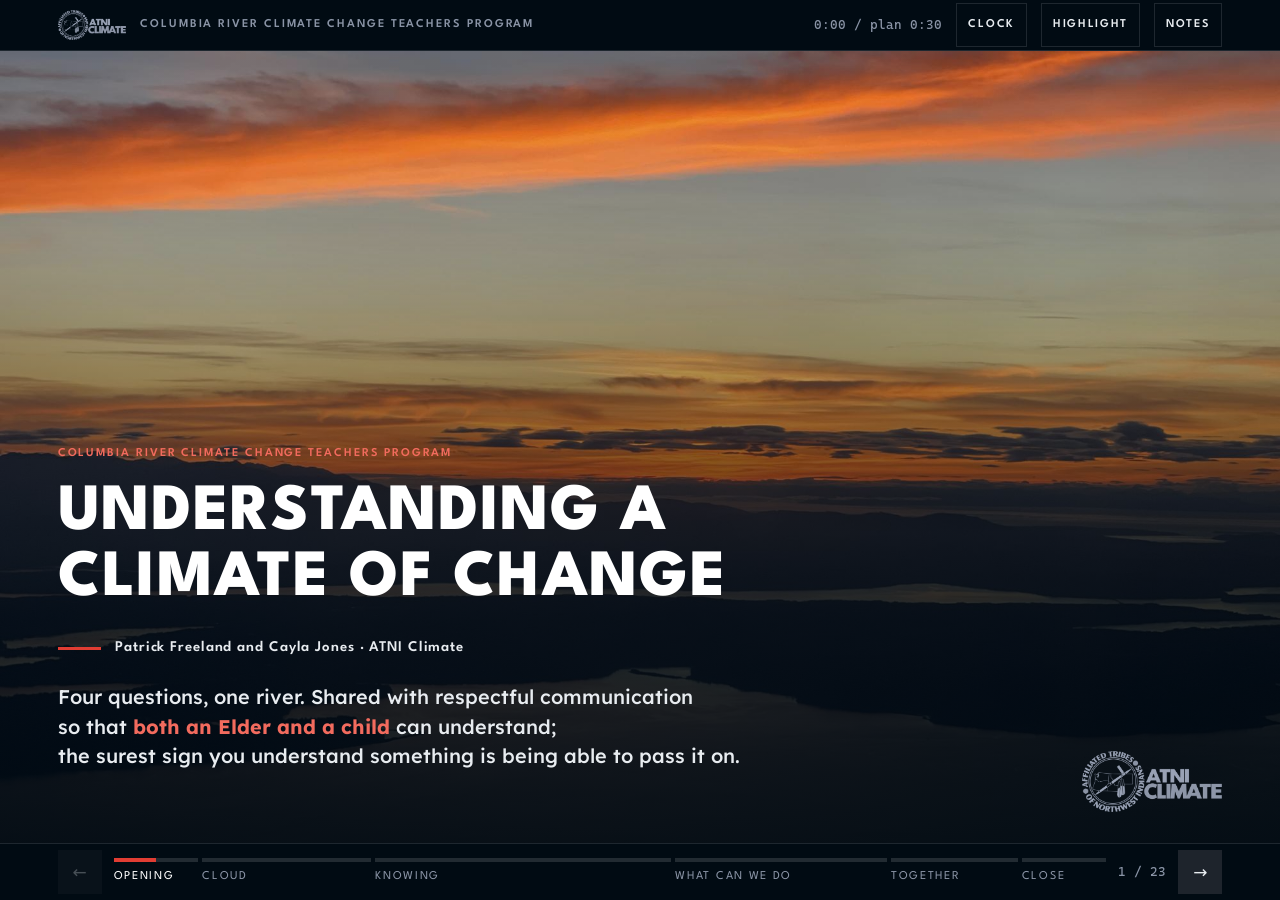
==== commit 51a79e4e: "Slides S1, S2, S8, S9, S10: Patrick's 10/20/2026 answers (balanced title, S2 label dropped and white" ====
--- a/docs/index.html
+++ b/docs/index.html
@@ -76,11 +76,10 @@
 .hallcopy *{transition:color .6s ease}
 body.hl .hallcopy *:not(.r):not(.r *){color:var(--drop)}
 .hallcopy .ln{display:block}  /* one span per intended line; wraps on phones instead of breaking */
-/* S1 title: tracked kicker over a large title, byline on a red rule, three-line stanza; lockup as the signature */
+/* S1 title: two balanced lines of equal weight, byline on a red rule, three-line stanza; lockup as the signature */
 [data-slide-id="s01-title"] .hallcopy{max-width:none;gap:0;justify-items:start}
 [data-slide-id="s01-title"] h1{display:flex;flex-direction:column;margin:clamp(12px,2vh,22px) 0 clamp(16px,2.6vh,30px)}
-[data-slide-id="s01-title"] h1 .kick{font-size:min(calc(var(--b)*1.45),calc((100vw - 2*var(--gutter))/12.2));font-weight:600;letter-spacing:.22em;line-height:1.1;color:var(--text)}
-[data-slide-id="s01-title"] h1 .main{font-size:min(calc(var(--b)*4.4),calc((100vw - 2*var(--gutter) - 96px)/10.4));font-weight:800;letter-spacing:.02em;line-height:.98;margin-top:.06em}
+[data-slide-id="s01-title"] h1 .kick,[data-slide-id="s01-title"] h1 .main{font-size:min(calc(var(--b)*4),calc((100vw - 2*var(--gutter) - 96px)/10.4));font-weight:800;letter-spacing:.02em;line-height:1}
 [data-slide-id="s01-title"] .byline{display:inline-flex;align-items:center;gap:14px;text-wrap:balance}
 [data-slide-id="s01-title"] .byline::before{content:"";flex:none;width:clamp(32px,3.4vw,64px);height:3px;background:var(--red);transition:background .6s ease}
 body.hl [data-slide-id="s01-title"] .byline::before{background:var(--drop)}
@@ -88,7 +87,7 @@
 .sig{position:absolute;right:var(--gutter);bottom:clamp(16px,3.4vh,40px);z-index:2;width:clamp(140px,11vw,220px);height:auto}
 @media (max-width:980px){[data-slide-id="s01-title"] .hallcopy{bottom:118px}}  /* stanza runs full width here; clear the lockup */
 @media (max-width:640px){
-  [data-slide-id="s01-title"] h1 .main{font-size:calc((100vw - 2*var(--gutter))/10.4)}
+  [data-slide-id="s01-title"] h1 .kick,[data-slide-id="s01-title"] h1 .main{font-size:calc((100vw - 2*var(--gutter))/10.4)}
   [data-slide-id="s01-title"] .hallcopy{bottom:96px}
   .sig{width:132px;bottom:22px}
 }
@@ -135,7 +134,7 @@
 [data-slide-id="s02-four-questions"] .inner{max-width:none;padding-inline:clamp(12px,1.3vw,26px);gap:clamp(12px,2.4vh,40px)}
 [data-slide-id="s02-four-questions"] .agenda{gap:clamp(8px,.8vw,14px)}
 [data-slide-id="s02-four-questions"] .agenda button{padding:clamp(14px,min(1.8vw,2.8vh),34px);gap:clamp(10px,1.6vh,20px)}
-[data-slide-id="s02-four-questions"] .agenda .n{font-size:min(calc(var(--b)*3.6),7.4vh);color:var(--red-dk)}
+[data-slide-id="s02-four-questions"] .agenda .n{font-size:min(calc(var(--b)*3.6),7.4vh)}
 [data-slide-id="s02-four-questions"] .agenda .tx{display:grid;gap:clamp(8px,1.2vh,14px);align-content:start}
 [data-slide-id="s02-four-questions"] .agenda h3{font-size:calc(var(--b)*1.5)}
 [data-slide-id="s02-four-questions"] .agenda p{font-size:calc(var(--b)*1.08);max-width:none}
@@ -283,13 +282,17 @@
 .claim .cico{width:68px;height:68px;color:var(--red-dk);fill:none;stroke:currentColor;stroke-width:1.8;stroke-linecap:round;stroke-linejoin:round}
 .claim .said{font-family:var(--f-display);font-weight:600;font-size:calc(var(--b)*1.3);line-height:1.22;color:var(--white)}
 .claim .hint,.claim .back{grid-area:3/1;align-self:start}
-.claim .hint{font-family:var(--f-display);font-size:12px;letter-spacing:.16em;text-transform:uppercase;color:var(--muted);padding-top:8px;border-top:1px solid var(--hair)}
+.claim .hint{display:grid;gap:12px;align-content:start;font-family:var(--f-display);font-size:12px;letter-spacing:.16em;text-transform:uppercase;color:var(--muted);padding-top:8px;border-top:1px solid var(--hair)}
+.claim .hint,.claim .back{align-self:stretch;grid-template-rows:auto 1fr}
+.claim .hint .go,.claim .back .close{align-self:end}  /* the prompt sits at the foot of the card, so the open space reads as the card's own */
+.claim .hint .bk{display:grid;gap:6px;font:400 calc(var(--b)*.92)/1.6 var(--f-body);letter-spacing:0;text-transform:none;color:var(--text)}
+.claim .hint b{font-family:var(--f-display);font-size:12px;letter-spacing:.16em;text-transform:uppercase;color:var(--red-dk)}
 .claim .back{display:grid;gap:6px;font-size:calc(var(--b)*.92);visibility:hidden;padding-top:8px;border-top:1px solid var(--hair)}
 .claim .bk{display:grid;gap:6px}
 .claim .back b{font-family:var(--f-display);font-size:12px;letter-spacing:.16em;text-transform:uppercase;color:var(--red-dk)}
 .claim .close{font-family:var(--f-display);font-size:12px;letter-spacing:.16em;text-transform:uppercase;color:var(--muted)}
 /* four across: text scales to the height the cards get (notes pane open or not), so the reserved reveal fits */
-@media (min-width:1101px){.claims{container-type:size}.claim{gap:min(12px,1.8cqh);padding:min(18px,2.8cqh)}.claim .cico{width:min(68px,10cqh);height:min(68px,10cqh)}.claim .said{font-size:max(15px,min(calc(var(--b)*1.3),3.8cqh))}.claim .back{font-size:max(12.5px,min(calc(var(--b)*.92),2.9cqh))}}
+@media (min-width:1101px){.claims{container-type:size}.claim{gap:min(12px,1.8cqh);padding:min(18px,2.8cqh)}.claim .cico{width:min(68px,10cqh);height:min(68px,10cqh)}.claim .said{font-size:max(15px,min(calc(var(--b)*1.3),3.8cqh))}.claim .back,.claim .hint .bk{font-size:max(12.5px,min(calc(var(--b)*.92),2.9cqh))}}
 .claim[aria-expanded="true"]{background:var(--plate-hi);box-shadow:inset 0 3px 0 var(--red-dk)}
 .claim[aria-expanded="true"] .back{visibility:visible}
 .claim[aria-expanded="true"] .hint{visibility:hidden}
@@ -317,6 +320,11 @@
 .seg.fopt button{flex-direction:column;align-items:stretch;justify-content:flex-start;gap:2px;padding:6px 11px;text-align:left;font-weight:400;line-height:1.35}
 .fopt b{font-family:var(--f-display);font-weight:700;font-size:max(14px,calc(var(--b)*.84));line-height:1.2}
 .fopt b span{font-family:var(--f-data);font-weight:500;font-size:max(12.5px,calc(var(--b)*.7));margin-left:5px}
+/* each future keeps one color from the map's temperature scale and a plain symbol: a drop, a line that levels off, a line that climbs */
+#fScen button{border-left:4px solid var(--c)}
+#fScen [data-k="now"]{--c:#9CC7F0;--cd:#2F6A9C} #fScen [data-k="s245"]{--c:#F2A65A;--cd:#A85A10} #fScen [data-k="s370"]{--c:#E8603C;--cd:#B5172E}
+.fopt b svg{width:1.15em;height:1.15em;vertical-align:-.2em;margin-right:6px;fill:none;stroke:var(--c);stroke-width:2.4;stroke-linecap:round;stroke-linejoin:round}
+.fopt button[aria-pressed="true"] b svg{stroke:var(--cd)}
 .fopt .fd{font-size:max(12px,calc(var(--b)*.68))}
 .fopt .fw{font-size:max(12px,calc(var(--b)*.68));font-weight:600;color:var(--water-hi)}
 .fopt button[aria-pressed="true"] .fw{color:#1D4F7A}
@@ -356,6 +364,8 @@
 .sph{flex:0 0 44%;align-self:flex-start;margin:0;display:grid;gap:4px}
 .sph img{display:block;width:100%;height:auto;aspect-ratio:8/5;object-fit:cover;background:#0B1A2A;opacity:0;transition:opacity .3s}
 .sph img.in{opacity:1}
+.sph.ph img{display:none}
+.sph.ph::before{content:"";display:block;aspect-ratio:8/5;border:1px dashed rgba(232,236,240,.32);background:rgba(1,11,19,.35)}
 .sph figcaption{font-size:12px;line-height:1.35;color:var(--muted)}
 @media (prefers-reduced-motion:reduce){.sph img{transition:none}}
 @media (max-width:980px){.stop{flex-direction:column-reverse;overflow:visible}.sph{flex:none;align-self:stretch}.stxt{flex:none;overflow:visible}}
@@ -476,8 +486,8 @@
 @media (max-width:1180px){.themes ul{grid-template-columns:repeat(4,minmax(0,1fr))}}
 @media (max-width:640px){.themes ul{grid-template-columns:repeat(2,minmax(0,1fr))}}
 .themes li{display:flex;align-items:center;gap:10px;padding:10px 12px;background:var(--plate);font-size:max(13.5px,calc(var(--b)*.74));line-height:1.3;color:var(--text)}
-.themes svg{flex:none;width:clamp(24px,1.8vw,32px);height:auto;fill:none;stroke:var(--red-dk);stroke-width:1.6;stroke-linecap:round;stroke-linejoin:round}
-.themes svg .f{fill:var(--red-dk);stroke:none}
+.themes svg{flex:none;width:clamp(24px,1.8vw,32px);height:auto;fill:none;stroke:var(--white);stroke-width:1.6;stroke-linecap:round;stroke-linejoin:round}
+.themes svg .f{fill:var(--white);stroke:none}
 .themes + .cap{font-size:calc(var(--b)*1.05);color:var(--text);max-width:none}
 .themes + .cap .ln{display:block}
 /* three ways of seeing */
@@ -604,9 +614,8 @@
  data-notes="Read the opening line, then walk the four cards; each is a door to come back through. Name the themes once: cycles, relationships, local observation, critical thinking, intergenerational knowledge, change (felt as well as measured), and scale, from the frog's eye to the moon's eye. Say it plainly: there is no test here, only reflections and questions that lead to more questions. Cards are clickable.">
   <div class="inner">
     <h2 class="lead">Four Questions to think about&hellip;</h2>
-    <div class="head"><span class="label red">Four Questions, One River</span></div>
     <div class="agenda">
-      <button data-jump="1"><span class="n">1</span><span class="tx"><h3>How Does a Cloud Work?</h3><p>Have you ever looked up and thought about how water moves into the sky and comes down as rain and snow?</p></span></button>
+      <button data-jump="1"><span class="n">1</span><span class="tx"><h3>How Does a Cloud Work?</h3><p>Have you ever looked up at the sky and thought: how does a cloud form and become rain and snow?</p></span></button>
       <button data-jump="2"><span class="n">2</span><span class="tx"><h3>How Do You Know What You Know?</h3><p>Connect what you can see in your own backyard with the graphs, maps, and numbers that help us understand our changing world.</p></span></button>
       <button data-jump="3"><span class="n">3</span><span class="tx"><h3>What Can We Do?</h3><p>Break down big words like mitigation, adaptation, and resilience into real-world steps you, your family, and your community can take.</p></span></button>
       <button data-jump="4"><span class="n">4</span><span class="tx"><h3>How Do We Work Together?</h3><p>Relationships matter. No single person, scientific report, or action plan has all the answers.</p></span></button>
@@ -844,7 +853,7 @@
       <button aria-expanded="false" data-e="2"><span class="pic globe"><svg viewBox="0 0 200 120" aria-hidden="true"><defs><radialGradient id="gl" cx="38%" cy="35%" r="70%"><stop offset="0" stop-color="#2D5B86"/><stop offset=".7" stop-color="#0E2740"/><stop offset="1" stop-color="#06121E"/></radialGradient></defs><circle cx="100" cy="60" r="50" fill="url(#gl)"/><g fill="none" stroke="rgba(156,199,240,.35)" stroke-width=".8"><ellipse cx="100" cy="60" rx="50" ry="16"/><ellipse cx="100" cy="60" rx="50" ry="34"/><ellipse cx="100" cy="60" rx="18" ry="50"/><ellipse cx="100" cy="60" rx="36" ry="50"/><line x1="50" y1="60" x2="150" y2="60"/></g><path d="M70 38 C78 30 92 28 98 34 C104 40 96 48 88 50 C80 54 72 50 70 44 Z" fill="#2E4A33" opacity=".9"/><circle cx="80" cy="40" r="3" fill="#F26B5E"/><circle cx="150" cy="22" r="7" fill="#E8ECF0" opacity=".85"/></svg></span><span class="label red">Moon&rsquo;s Eye</span><h3>The Whole Planet</h3><p>The atmosphere moving as one system, oceans warming, snow and ice measured from space.</p></button>
     </div>
     <div id="eyeMore" class="eyemore" aria-live="polite"><p class="cap">Select a way of seeing.</p></div>
-    <p class="cap eyecredit">Background: Yakima River Canyon, Michael Campbell, BLM (public domain)</p>
+    <p class="cap eyecredit">Background: the Yakima River Canyon, in Yakama Homelands. Photo: Michael Campbell, BLM (public domain)</p>
   </div>
 </section>
 
@@ -865,7 +874,7 @@
 
 <!-- S10 SALMON JOURNEY (Plate) -->
 <section class="slide plate deep" data-slide-id="s10-salmon-journey" data-bg="bonneville" data-part="2" data-min="3.5" data-title="The journey home"
- data-notes="<span class='must'>Must land:</span> the salmon are a way of knowing; they carry the river's condition in their bodies. Choose a route, then continue the journey stop by stop. Pause at Celilo and let it be quiet. Then switch the river futures to the middle path (SSP2-4.5) and the high path (SSP3-7.0), mid-century and late century: the river colors by August water temperature, and the stop card shows how many weeks the water runs above 68 °F. Point out that the two futures barely differ by mid-century and pull apart by late century; the choices made now decide which one we get. The world warming on each future button is the IPCC best estimate compared with 1850 to 1900 (AR6 WGI SPM, A.1.2 and Table SPM.1). Each stop card shows a photo of the place with its credit; Wells has none. The flow chart shows the shape of change: more water in winter, an earlier and smaller spring peak, longer low flows in late summer. Sources: lower Columbia August temperatures from EPA (2021); warming steps scaled from published river temperature studies (EPA 2021 synthesis; Isaak and others) to CMIP6 SSP2-4.5 and SSP3-7.0 warming (IPCC AR6); flow shape from RMJOC-II (2018) and NCA5 (2023). Working draft: replace with CMIP6 river temperature and flow runs when available [verify]. River shapes are Natural Earth 1:10m data; dam positions are approximate.">
+ data-notes="<span class='must'>Must land:</span> the salmon are a way of knowing; they carry the river's condition in their bodies. Choose a route, then continue the journey stop by stop. Pause at Celilo and let it be quiet. Then switch the river futures to &quot;Pollution levels off&quot; (SSP2-4.5) and &quot;Pollution keeps rising&quot; (SSP3-7.0), mid-century and late century: the river colors by August water temperature, and the stop card shows how many weeks the water runs above 68 °F. Point out that the two futures barely differ by mid-century and pull apart by late century; the choices made now decide which one we get. The world warming on each future button is the IPCC best estimate compared with 1850 to 1900 (AR6 WGI SPM, A.1.2 and Table SPM.1). Each stop card shows a photo of the place with its credit; Wells has none. The flow chart shows the shape of change: more water in winter, an earlier and smaller spring peak, longer low flows in late summer. Sources: lower Columbia August temperatures from EPA (2021); warming steps scaled from published river temperature studies (EPA 2021 synthesis; Isaak and others) to CMIP6 SSP2-4.5 and SSP3-7.0 warming (IPCC AR6); flow shape from RMJOC-II (2018) and NCA5 (2023). Working draft: replace with CMIP6 river temperature and flow runs when available [verify]. River shapes are Natural Earth 1:10m data; dam positions are approximate.">
   <div class="inner fit">
     <div class="headrow"><div class="head"><span class="label red">Part Two · The River as Teacher · Bird&rsquo;s Eye</span><h2>The Journey Home</h2></div><p class="ask"><span class="label">Ask the room</span>What would you need to make this journey, and what would make it harder?</p></div>
     <div class="mapwrap stretch">
@@ -886,11 +895,11 @@
       </div>
       <div class="futures">
         <div class="fopts">
-          <div class="fhead"><span class="label">River futures · August water</span><span class="cap">World warming since the late 1800s (IPCC 2021). River numbers and flow: a teaching model.</span></div>
+          <div class="fhead"><span class="label">How warm could the river get for salmon in August?</span><span class="cap">World warming since the late 1800s (IPCC 2021). River numbers and flow: a teaching model.</span></div>
           <div class="seg fopt" id="fScen" role="group" aria-label="Choose a future">
-            <button data-k="now" aria-pressed="true"><b>Today</b><span class="fd">The river in recent summers, as measured.</span><span class="fw">World, 2011 to 2020: +1.1 °C (+2 °F)</span></button>
-            <button data-k="s245" aria-pressed="false"><b>Middle path <span>SSP2-4.5</span></b><span class="fd">Heat-trapping pollution holds near today&rsquo;s level to 2050, then slowly falls.</span><span class="fw">World, 2081 to 2100: +2.7 °C (+4.9 °F)</span></button>
-            <button data-k="s370" aria-pressed="false"><b>High path <span>SSP3-7.0</span></b><span class="fd">Heat-trapping pollution keeps rising, to about double today&rsquo;s by 2100.</span><span class="fw">World, 2081 to 2100: +3.6 °C (+6.5 °F)</span></button>
+            <button data-k="now" aria-pressed="true"><b><svg viewBox="0 0 24 24" aria-hidden="true"><path d="M12 3c3.5 4.5 6 7.8 6 11a6 6 0 0 1-12 0c0-3.2 2.5-6.5 6-11z"/></svg>Today</b><span class="fd">The river in recent summers, as measured.</span><span class="fw">World, 2011 to 2020: +1.1 °C (+2 °F)</span></button>
+            <button data-k="s245" aria-pressed="false"><b><svg viewBox="0 0 24 24" aria-hidden="true"><path d="M3 19c5 0 5-8 10-8h8"/><path d="M18 8l3 3-3 3"/></svg>Pollution levels off <span>SSP2-4.5</span></b><span class="fd">Heat-trapping pollution holds near today&rsquo;s level to 2050, then slowly falls.</span><span class="fw">World, 2081 to 2100: +2.7 °C (+4.9 °F)</span></button>
+            <button data-k="s370" aria-pressed="false"><b><svg viewBox="0 0 24 24" aria-hidden="true"><path d="M3 21L20 4"/><path d="M11 4h9v9"/></svg>Pollution keeps rising <span>SSP3-7.0</span></b><span class="fd">Heat-trapping pollution keeps rising, to about double today&rsquo;s by 2100.</span><span class="fw">World, 2081 to 2100: +3.6 °C (+6.5 °F)</span></button>
           </div>
         </div>
         <div class="fper"><span class="label">When</span><div class="seg" id="fPer" role="group" aria-label="Choose a period"><button data-k="mid" aria-pressed="true">Mid-century<small>2040 to 2069</small></button><button data-k="late" aria-pressed="false">Late century<small>2070 to 2099</small></button></div></div>
@@ -1283,7 +1292,9 @@
   });
 
   /* ---------- source check ---------- */
-  document.querySelectorAll('.claim').forEach(c=>c.addEventListener('click',()=>c.setAttribute('aria-expanded',String(c.getAttribute('aria-expanded')!=='true'))));
+  // the resting card shows its Notice line in the same place the reveal puts it, so opening only adds Ask or Check below
+  document.querySelectorAll('.claim').forEach(c=>{const bk=c.querySelector('.back .bk');c.querySelector('.hint').innerHTML='<span class="bk">'+bk.children[0].outerHTML+bk.children[1].outerHTML+'</span><span class="go">Select to check</span>';
+    c.addEventListener('click',()=>c.setAttribute('aria-expanded',String(c.getAttribute('aria-expanded')!=='true')))});
 
   /* ---------- three ways of seeing ---------- */
   const EYES=[
@@ -1302,7 +1313,7 @@
   const AUG={mouth:19.5,bonneville:21.3,thedalles:21.5,celilo:21.3,johnday:21.5,mcnary:21.0,confluence:20.3,iceharbor:21.4,lowermonumental:20.5,littlegoose:20.0,lowergranite:19.0,salmonmouth:19.5,redfish:14.0,priestrapids:19.3,wanapum:19.4,rockisland:18.9,rockyreach:18.9,wells:18.7,chiefjoseph:18.2,grandcoulee:18.0};
   // added warming of August river water: scaled from published river temperature studies to CMIP6 warming (working draft)
   const DT={now:{mid:0,late:0},s245:{mid:1.0,late:1.7},s370:{mid:1.1,late:2.7}};
-  const SC={now:'Today',s245:'Middle path (SSP2-4.5)',s370:'High path (SSP3-7.0)'}, PER={mid:'2040 to 2069',late:'2070 to 2099'};
+  const SC={now:'Today',s245:'Pollution levels off (SSP2-4.5)',s370:'Pollution keeps rising (SSP3-7.0)'}, PER={mid:'2040 to 2069',late:'2070 to 2099'};
   // stop photos, loaded only when the stop is shown: [alt, credit]; files in img/dams/<key>.jpg (MEDIA-CREDITS). Wells has none.
   const PH={
     mouth:['Aerial view of Cape Disappointment and the north jetty at the mouth of the Columbia River, where the river meets the Pacific Ocean','U.S. Coast Guard, public domain, via Wikimedia Commons'],
@@ -1440,8 +1451,8 @@
   const sImg=$('stopImg'), sFig=$('stopFig');
   sImg.onload=()=>sImg.classList.add('in'); sImg.onerror=()=>{sFig.hidden=true;sImg.dataset.k=''};  // cleared so a redraw of the same stop retries instead of showing a broken image
   function showPhoto(k){
-    const p=PH[k]; sFig.hidden=!p;
-    if(!p){sImg.removeAttribute('src');sImg.dataset.k='';return}
+    const p=PH[k]; sFig.hidden=false; sFig.classList.toggle('ph',!p);  // a stop without a free photo yet shows a marked placeholder (Wells)
+    if(!p){sImg.removeAttribute('src');sImg.dataset.k='';sImg.alt='';$('stopCap').textContent='Photo to come';return}
     if(sImg.dataset.k===k)return;
     sImg.dataset.k=k; sImg.classList.remove('in'); sImg.alt=p[0]; $('stopCap').textContent='Photo: '+p[1]; sImg.src='img/dams/'+k+'.jpg';
   }
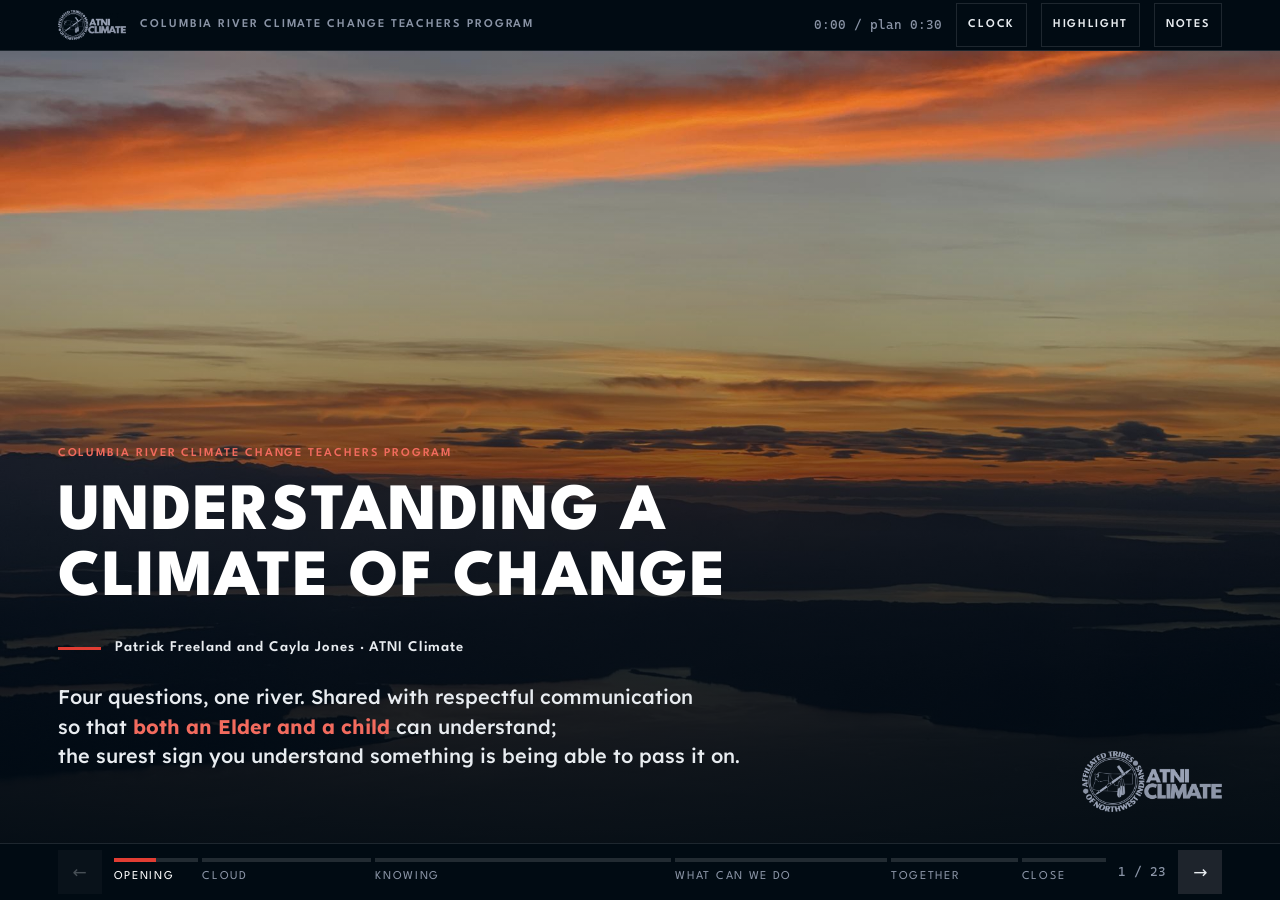
==== commit 39c5b8c6: "Build and planning rows for the S4 cloud machine" ====
--- a/docs/index.html
+++ b/docs/index.html
@@ -176,38 +176,72 @@
 @media (max-width:860px){[data-slide-id="s06-part-one-carry"] .credit{position:static}}  /* in flow (inside .inner) so scrolled cards never run under it */
 
 /* cloud machine */
-.cm{display:grid;grid-template-columns:minmax(0,1.7fr) minmax(300px,1fr);grid-template-rows:minmax(0,1fr);gap:clamp(12px,1.6vw,24px);align-items:stretch}
+[data-slide-id="s04-cloud-tool"]{--pgut:clamp(10px,1.3vw,24px)}
+[data-slide-id="s04-cloud-tool"] .inner{gap:clamp(8px,1.1vh,16px);padding-block:clamp(8px,1vh,20px)}
+[data-slide-id="s04-cloud-tool"] input[type=range]{margin:-8px 0}
+[data-slide-id="s04-cloud-tool"] .ask{max-width:56ch}
+.cm{display:grid;grid-template-columns:minmax(0,1fr) clamp(330px,40vw,580px);grid-template-rows:minmax(0,1fr);gap:clamp(10px,1.2vw,20px);align-items:stretch}
 @media (max-width:980px){.cm{grid-template-rows:auto}}
 @media (max-width:980px){.cm{grid-template-columns:1fr}}
 .cmview{display:flex;flex-direction:column;gap:6px;min-height:0;min-width:0;overflow:hidden}
-.cmview svg{width:100%;flex:1;min-height:0;display:block;background:#0B1A2A}
-@media (max-width:980px){.cmview svg{flex:none;height:auto}}
-.cmax{font-family:var(--f-data);font-size:12px;fill:#8A94A6}
-.cmlab{font-family:var(--f-display);font-weight:600;font-size:14px;letter-spacing:.06em;fill:#C5CDD6;paint-order:stroke;stroke:#0B1A2A;stroke-width:3px}
-.cmlab.sm{font-family:var(--f-body);font-weight:400;font-size:12.5px;letter-spacing:0;fill:#A9B3BF}
-.fog{fill:#C9D0D7;opacity:.3}
-.cmnote{font-family:var(--f-data);font-size:14px;fill:#F26B5E;paint-order:stroke;stroke:#0B1A2A;stroke-width:3px}
-.cb{fill:#DDE3E8;stroke:#9AA3AE;stroke-width:1.5}
+.cmsky{position:relative;flex:1;min-height:0;display:flex;background:#0B1A2A}
+.cmview svg{width:100%;flex:1;min-height:0;display:block}
+@media (max-width:980px){.cmsky{flex:none}.cmview svg{flex:none;height:auto}}
+.cmtag{position:absolute;left:5px;top:5px;padding:3px 8px;background:rgba(1,11,19,.7);color:var(--text);pointer-events:none}
+.cmtag.r8{left:auto;right:5px}
+/* the parcel rides in its own small overlay: moving it inside the cloud SVG repaints every cloud each frame (14 fps against 60 at 4x CPU throttle) */
+.cmtop{position:absolute;inset:0;width:100%;height:100%;pointer-events:none;will-change:transform}
+@media (max-width:980px){.cmtop{top:auto;height:auto;aspect-ratio:800/430}}
+@media (max-width:560px){.cmsky{flex-wrap:wrap;gap:4px;background:none}.cmtag{position:static;order:-1}}
+.cmax{font-family:var(--f-data);font-size:13px;fill:#DDE3E8;paint-order:stroke;stroke:#0B1A2A;stroke-width:3px}
+.cmlab{font-family:var(--f-display);font-weight:600;font-size:14px;letter-spacing:.06em;fill:#E8ECF0;paint-order:stroke;stroke:#0B1A2A;stroke-width:3px}
+.cmlab.sm{font-family:var(--f-body);font-weight:400;font-size:13.5px;letter-spacing:0;fill:#DDE3E8}
+.cmnote{font-family:var(--f-data);font-size:13.5px;fill:#F26B5E;paint-order:stroke;stroke:#0B1A2A;stroke-width:3.5px}
 .wind{animation:flow 2.4s linear infinite}
-.rainfall{stroke:#7FB3E3;stroke-width:1.4;stroke-dasharray:6 7;animation:fall .5s linear infinite}
-.rainfall.k2{stroke-width:1.8}.rainfall.k3{stroke-width:2.4;stroke-dasharray:9 5}
-.snowfall{stroke:#F4F7FA;stroke-width:2.6;stroke-linecap:round;stroke-dasharray:.1 11;animation:fall 1.8s linear infinite}
-@keyframes fall{to{stroke-dashoffset:-26}}
-@media (prefers-reduced-motion:reduce){.wind,.rainfall,.snowfall{animation:none}}
-.ctl{display:grid;gap:7px;align-content:start;min-height:0;overflow:auto}
+@media (prefers-reduced-motion:reduce){.wind{animation:none}}
+.cmrow{display:grid;grid-template-columns:auto minmax(0,1fr);gap:4px 8px;align-items:center}
+.cmrow>.label{max-width:6.6em;line-height:1.25}
+.cmrow .seg button{padding:6px 5px;font-size:13px}
+[data-slide-id="s04-cloud-tool"] .btn.sec[aria-pressed="true"]:hover{background:#C5CDD6}
+.ctl{display:grid;gap:6px;align-content:start;min-height:0;overflow:auto}
 .ctl label{display:grid;grid-template-columns:1fr auto;gap:0 10px;align-items:baseline;font-size:calc(var(--b)*.8);color:var(--muted)}
 .ctl label input{grid-column:1/-1}
 .ctl label b{font-family:var(--f-data);font-weight:500;color:var(--white);font-size:calc(var(--b)*.82)}
 input[type=range]{width:100%;accent-color:var(--red);height:44px;margin:-6px 0}
-.readouts{display:grid;grid-template-columns:repeat(2,minmax(0,1fr));gap:4px}
-.readouts>div{background:var(--plate);padding:6px 10px}
-.readouts .v{font-family:var(--f-data);font-size:calc(var(--b)*.95);color:var(--white)}
-.readouts .l{font-size:13px;color:var(--muted)}
+.readouts{display:grid;grid-template-columns:repeat(4,minmax(0,1fr));gap:4px}
+@media (max-width:560px){.readouts{grid-template-columns:repeat(2,minmax(0,1fr))}}
+.readouts>div{background:var(--plate);padding:6px 9px}
+.readouts .v{font-family:var(--f-data);font-size:calc(var(--b)*.8);color:var(--white)}
+.readouts .l{font-size:12px;line-height:1.3;color:var(--muted)}
 .readouts .hot .v{color:var(--water-hi)}
-.ctype{display:grid;grid-template-columns:auto 1fr;gap:0 10px;align-items:baseline;padding:6px 12px;background:var(--plate);border-left:3px solid var(--text)}
-.ctype b{font-family:var(--f-display);font-size:calc(var(--b)*1.05);color:var(--white)}
-.ctype span:last-child{font-size:max(12px,calc(var(--b)*.76));line-height:1.4;color:var(--text)}
-.status{font-size:calc(var(--b)*.8);line-height:1.45;padding:8px 12px;background:var(--plate-hi);border-left:3px solid var(--water-hi);min-height:3em}
+.status{font-size:max(12.5px,calc(var(--b)*.78));line-height:1.45;padding:7px 12px;background:var(--plate-hi);border-left:3px solid var(--water-hi);min-height:3em}
+.cmcard{background:var(--plate);border-left:3px solid var(--text);padding:8px 12px 10px;display:flow-root}
+.cmcard>.label{display:block;margin-bottom:5px}
+.cmph{float:left;width:clamp(150px,37%,380px);margin:2px 12px 2px 0}
+.cmph img{display:block;width:100%;height:auto;aspect-ratio:16/10;object-fit:cover;background:var(--overlay)}
+.cmph span{display:block;font-size:12px;line-height:1.3;color:var(--muted);margin-top:3px}
+.cmhd{margin-bottom:3px}
+.cmhd b{font-family:var(--f-display);font-size:calc(var(--b)*1.05);line-height:1.15;color:var(--white);margin-right:8px}
+.cmhd span{font-family:var(--f-display);font-weight:600;font-size:12px;letter-spacing:.12em;text-transform:uppercase;color:var(--muted)}
+.cmcard p{font-size:max(12.5px,calc(var(--b)*.74));line-height:1.42;max-width:none}
+.cmlook{margin-top:4px;clear:both}
+.cmlook b{color:var(--white);font-weight:600}
+@media (min-height:900px) and (min-width:1400px){.cmph{width:48%}}
+@media (max-width:560px){.cmph{float:none;width:100%;margin:0 0 8px}}
+/* CloudKit clouds: each cloud on its own compositor layer, so its filter rasters once, not on every frame the wind line repaints */
+.ck-cloud{will-change:transform;cursor:pointer;outline:none;transition:opacity .9s}
+.ck-cloud *,.ck-fx,.ck-fx *{pointer-events:none}
+.ck-cloud .ck-hit{pointer-events:all;fill:none;stroke:none}
+.ck-cloud.ck-on .ck-hit{stroke:#E8ECF0;stroke-width:1.5;stroke-dasharray:5 4;stroke-opacity:.85}
+.ck-cloud:focus-visible .ck-hit{stroke:#F26B5E;stroke-width:2.5;stroke-dasharray:none;stroke-opacity:1}
+.ck-new{animation:ck-in 1.1s ease-out both}@keyframes ck-in{from{opacity:0}}
+.ck-cloud.ck-out{opacity:0}.ck-cloud.ck-out .ck-hit{pointer-events:none}
+.ck-rainl{stroke:var(--ck-rain,#9FB4C8);stroke-dasharray:5 10;animation:ck-fall .55s linear infinite}@keyframes ck-fall{to{stroke-dashoffset:-15}}
+.ck-snowl{fill:none;stroke:#F4F7FA;stroke-linecap:round;stroke-dasharray:.1 11.9;animation:ck-fall12 2.6s linear infinite}@keyframes ck-fall12{to{stroke-dashoffset:-12}}
+.ck-flow{fill:none;stroke:var(--ck-moist,#BFE6FA);stroke-opacity:.55;stroke-width:1.6;stroke-linecap:round;stroke-dasharray:14 22;animation:ck-flow 3s linear infinite}@keyframes ck-flow{to{stroke-dashoffset:-36}}
+/* lightning: two quick pulses every few seconds, under the three-flashes-per-second limit (WCAG 2.3.1) */
+.ck-bolt,.ck-flashsky{opacity:0;animation:ck-flash 7s linear infinite}@keyframes ck-flash{0%,90%,100%{opacity:0}90.6%{opacity:1}91.4%{opacity:.1}92.2%{opacity:.95}94%{opacity:0}}
+@media (prefers-reduced-motion:reduce){.ck-rainl,.ck-snowl,.ck-flow,.ck-new{animation:none}.ck-cloud{transition:none}.ck-bolt{animation:none;opacity:.85}.ck-flashsky{animation:none}}
 /* segmented controls: selected is always a light fill */
 .seg{display:flex;flex-wrap:wrap;gap:4px}
 .seg button{all:unset;box-sizing:border-box;min-height:44px;display:inline-flex;align-items:center;justify-content:center;cursor:pointer;padding:8px 14px;background:var(--plate);font-size:14px;font-weight:600;color:var(--text);text-align:center;flex:1 1 auto}
@@ -645,7 +679,7 @@
 
 <!-- S4 CLOUD MACHINE (Plate) -->
 <section class="slide plate" data-slide-id="s04-cloud-tool" data-bg="hood" data-part="1" data-min="3" data-title="Lift the air"
- data-notes="<span class='must'>Must land:</span> air pushed up a mountain cools; cool air holds less water; the extra water becomes cloud, then rain or snow, mostly on the side facing the ocean. Coming down the far side, the air warms and dries; that is the rain shadow the Columbia Plateau lives in. Start on Winter and press 'Send the air inland.' Point to the snow line on the Cascades. Switch to Atmospheric River: warm, wet air, heavy rain, and rain falling on snow. Then press 'Warm the world 2 °C' and read the comparison line: the snow line climbs about 300 m and the same storm carries more water. Warmer air can hold about 7 percent more water vapor for each degree Celsius. Summer with high humidity builds a thunderhead over the crest. This is a teaching model (standard lapse rates and the Magnus approximation, with the air steered over the ridge line), not a forecast.">
+ data-notes="<span class='must'>Must land:</span> air pushed up a mountain cools; cool air holds less water; the extra water becomes cloud, then rain or snow, mostly on the side facing the ocean. Coming down the far side, the air warms and dries; that is the rain shadow the Columbia Plateau lives in. Start on Winter and press 'Send the air inland.' Point to the snow line on the Cascades. Switch to Atmospheric River: warm, wet air, heavy rain, and rain falling on snow. Then press 'Warm the world 2 °C' and read the comparison line: the snow line climbs about 300 m and the same storm carries more water. Warmer air can hold about 7 percent more water vapor for each degree Celsius. Summer with high humidity builds a thunderhead over the crest. Select any cloud (click, tap, or Tab to it and press Enter) to show its name, a photo, and what it tells you; the card starts on the main cloud in the picture. Play the weather runs a short example: each one sets the season, temperature, and humidity, steps through what changes, and stops when you touch a season or a slider. Warm front is the one to slow down on: cirrus, then a milky veil, then altostratus, then nimbostratus with steady rain. Time of day relights the sky and clouds; it does not change the model. This is a teaching model (standard lapse rates and the Magnus approximation, with the air steered over the ridge line; the marine fog example adds a lid of warm, dry air over the ocean layer), not a forecast. Hand twin: Cloud in a Bottle (Grades 6 to 12, Lesson 1.1). Squeeze and release a bottle with a little warm water and smoke, and a cloud appears as the air expands and cools. To practice names, hold up printed cloud photos and sort them from low to high.">
   <div class="inner fit">
     <div class="headrow"><div class="head"><span class="label red">Part One · Try It</span><h2>Follow the Air from the Ocean over the Mountains</h2></div><p class="ask"><span class="label">Ask the room</span>Which side of the mountains do you live on, and what does that mean for your rain and snow?</p></div>
     <div class="cm stretch">
@@ -653,25 +687,38 @@
         <div class="seg seasons" id="cmSeason" role="group" aria-label="Choose a season">
           <button data-s="winter" aria-pressed="true">Winter</button><button data-s="spring" aria-pressed="false">Spring</button><button data-s="summer" aria-pressed="false">Summer</button><button data-s="fall" aria-pressed="false">Fall</button><button data-s="ar" aria-pressed="false">Atmospheric River</button>
         </div>
-        <svg id="cmSvg" viewBox="0 0 800 430" preserveAspectRatio="xMidYMax meet" role="img" aria-labelledby="cmTitle">
-          <title id="cmTitle">A slice of the land from the Pacific Ocean over the Coast Range and the Cascades to the Columbia Plateau, showing air rising over the mountains, the clouds that form, and where rain and snow fall</title>
+        <div class="cmsky">
+        <svg id="cmSvg" viewBox="0 0 800 430" preserveAspectRatio="xMidYMax meet" role="group" aria-labelledby="cmTitle">
+          <title id="cmTitle">A slice of the land from the Pacific Ocean over the Coast Range and the Cascades to the Columbia Plateau, showing air rising over the mountains, the clouds that form, and where rain and snow fall. Each cloud is a button that names it.</title>
+          <defs id="ck-defs"></defs>
           <defs>
-            <linearGradient id="cmSky" x1="0" y1="0" x2="0" y2="1"><stop id="cmSky0" offset="0" stop-color="#0B1A2A"/><stop id="cmSky1" offset="1" stop-color="#14283C"/></linearGradient>
             <linearGradient id="cmLand" x1="0" y1="0" x2="0" y2="1"><stop offset="0" stop-color="#2C3B2E"/><stop offset="1" stop-color="#18211A"/></linearGradient>
             <linearGradient id="cmDry" x1="0" y1="0" x2="0" y2="1"><stop offset="0" stop-color="#4A4232"/><stop offset="1" stop-color="#2A261E"/></linearGradient>
+            <radialGradient id="cmGlowW"><stop offset="0" stop-color="#FFE7B8" stop-opacity=".95"/><stop offset=".18" stop-color="#FFC98A" stop-opacity=".55"/><stop offset="1" stop-color="#FF9F5A" stop-opacity="0"/></radialGradient>
+            <radialGradient id="cmGlowD"><stop offset="0" stop-color="#FFFFFF" stop-opacity=".95"/><stop offset=".2" stop-color="#FFF8DC" stop-opacity=".4"/><stop offset="1" stop-color="#FFF8DC" stop-opacity="0"/></radialGradient>
+            <radialGradient id="cmGlowN"><stop offset="0" stop-color="#F4F7FA" stop-opacity=".8"/><stop offset=".25" stop-color="#C9D6E6" stop-opacity=".22"/><stop offset="1" stop-color="#C9D6E6" stop-opacity="0"/></radialGradient>
           </defs>
-          <rect x="0" y="0" width="800" height="430" fill="url(#cmSky)"/>
+          <rect x="-800" y="-430" width="2400" height="860" fill="url(#ck-sky)"/>
+          <g id="cmSun"></g>
+          <rect id="cmGrey" x="-800" y="-430" width="2400" height="860" opacity="0"/>
           <g id="cmAxis"></g>
           <g id="cmGround"></g>
           <g id="cmSnow"></g>
+          <g id="cmBack"></g>
           <path id="cmWind" class="wind" fill="none" stroke="rgba(232,236,240,.35)" stroke-width="1.6" stroke-dasharray="2 10"/>
           <g id="cmClouds"></g>
-          <g id="cmFall"></g>
+          <g id="cmFront"></g>
           <g id="cmLabels"></g>
           <g id="cmBars"></g>
           <text id="cmNote" class="cmnote" x="400" y="20" text-anchor="middle"></text>
-          <g id="cmParcel"><line id="cmStem" stroke="rgba(232,236,240,.5)" stroke-dasharray="3 3"/><circle id="cmDot" r="9" fill="rgba(156,199,240,.3)" stroke="#E8ECF0" stroke-width="2"/></g>
         </svg>
+        <svg class="cmtop" viewBox="0 0 800 430" preserveAspectRatio="xMidYMax meet" aria-hidden="true"><g id="cmParcel"><line id="cmStem" stroke="rgba(232,236,240,.5)" stroke-dasharray="3 3"/><circle id="cmDot" r="9" fill="rgba(156,199,240,.3)" stroke="#E8ECF0" stroke-width="2"/></g></svg>
+        <span class="label cmtag" aria-hidden="true">Select any cloud</span><span class="label cmtag r8">Teaching model</span>
+        </div>
+        <div class="cmrow">
+          <span class="label" id="cmTodL">Time of day</span><div class="seg" id="cmTod" role="group" aria-labelledby="cmTodL"><button data-l="dawn" aria-pressed="false">Dawn</button><button data-l="day" aria-pressed="true">Day</button><button data-l="dusk" aria-pressed="false">Dusk</button><button data-l="night" aria-pressed="false">Night</button></div>
+          <span class="label" id="cmExL">Play the weather</span><div class="seg" id="cmEx" role="group" aria-labelledby="cmExL"><button data-x="fog" aria-pressed="false">Marine fog</button><button data-x="fair" aria-pressed="false">Fair day</button><button data-x="storm" aria-pressed="false">Thunderstorm</button><button data-x="ar" aria-pressed="false">Atmospheric river</button><button data-x="front" aria-pressed="false">Warm front</button><button data-x="wave" aria-pressed="false">Mountain wave</button><button data-x="snow" aria-pressed="false">Snow day</button></div>
+        </div>
       </div>
       <div class="ctl">
         <label for="cmT">Air temperature at the coast <b id="cmTv"></b><input id="cmT" type="range" min="-2" max="32" step="1" value="7"></label>
@@ -684,8 +731,11 @@
           <div><div class="v" id="cmWs"></div><div class="l">Water it can hold here</div></div>
           <div class="hot"><div class="v" id="cmFallV"></div><div class="l">Reaching the ground</div></div>
         </div>
-        <div class="ctype" id="cmType"></div>
         <div class="status" id="cmMsg"></div>
+        <div class="cmcard">
+          <div class="cmph" id="cmPh" hidden><img id="cmImg" alt="" width="960" height="600" decoding="async"><span id="cmCred"></span></div>
+          <div aria-live="polite"><p class="cmhd"><b id="cmName"></b><span id="cmFam"></span></p><p id="cmDesc"></p><p class="cmlook" id="cmLookP"><b>Look for:</b> <span id="cmLook"></span></p></div>
+        </div>
       </div>
     </div>
   </div>
@@ -1176,6 +1226,272 @@
   const NS='http://www.w3.org/2000/svg';
 
   /* ---------- cloud machine: ocean to mountain to plateau ---------- */
+  // CloudKit: lit SVG clouds and light weather, built and benchmarked for this slide on 10/20/2026
+  // (private/craft/slides/clouds/cloudkit/README.md). Full mode: soft radial-gradient puffs roughened by one
+  // feTurbulence + feDisplacementMap filter per cloud. Reduced mode (reduced motion, slider drags): fewer puffs, no filter.
+  // The same options and seed always give the same markup, so redraws never jitter. Clouds hold still: animating a group
+  // that holds a filter re-rasters it every frame (16 fps against 60 at 4x CPU throttle, software raster, 10/20/2026).
+  const CK=(function(){
+    const f1=n=>Math.round(n*10)/10, f2=n=>Math.round(n*100)/100, clamp=(v,a,b)=>Math.max(a,Math.min(b,v));
+    // mulberry32: tiny seeded PRNG
+    const rng=seed=>{let a=seed>>>0;return()=>{a=a+0x6D2B79F5|0;let t=Math.imul(a^a>>>15,1|a);t=t+Math.imul(t^t>>>7,61|t)^t;return((t^t>>>14)>>>0)/4294967296}};
+    const hash=s=>{let h=2166136261;for(let i=0;i<s.length;i++)h=Math.imul(h^s.charCodeAt(i),16777619);return h>>>0};
+    const R=(r,a,b)=>a+(b-a)*r();
+    const esc=s=>String(s).replace(/&/g,'&amp;').replace(/"/g,'&quot;').replace(/</g,'&lt;');
+    // four times of day. ramp[0] = deepest shade ... ramp[5] = sunlit top; under = cloud base
+    const LIGHTS={
+      dawn:{sun:[1,-.3],ramp:['#4E4B66','#6E6585','#9A7F97','#CF9E9F','#F2C3AC','#FFE3C8'],under:'#E7907E',sky:['#1C2A52','#6F6290','#EDA27E'],rain:'#8E93AE',fog:'#D7C2C4',moist:'#86B9DA',bolt:'#FFFFFF'},
+      day:{sun:[.2,-1],ramp:['#76828F','#97A2AE','#B7C0CA','#D5DBE2','#EDF0F3','#FFFFFF'],under:'#8E99A6',sky:['#2C5A8C','#5F90C0','#A9C9E3'],rain:'#56687C',fog:'#DCE2E8',moist:'#7FC0E6',bolt:'#FFFFFF'},
+      dusk:{sun:[-1,-.25],ramp:['#3E3754','#5E4A6C','#8E5E75','#C9786B','#EE9B66','#FFC384'],under:'#F08A5D',sky:['#141A3C','#653C68','#E06A46'],rain:'#7F7A98',fog:'#C9A9AE',moist:'#7FA9D6',bolt:'#FFF4E0'},
+      night:{sun:[.35,-1],ramp:['#222834','#2E3644','#3C4657','#4F5A6D','#667286','#8390A6'],under:'#2A313E',sky:['#03070F','#08121F','#112034'],rain:'#4F6075',fog:'#5E6878',moist:'#4F7FA6',bolt:'#E8F0FF'}
+    };
+    const hex=c=>[1,3,5].map(i=>parseInt(c.slice(i,i+2),16));
+    const mixc=(a,b,k)=>'#'+hex(a).map((v,i)=>Math.round(v+(hex(b)[i]-v)*k).toString(16).padStart(2,'0')).join('');
+    // <defs> for one light: a radial gradient per tone (focal point pushed toward the sun), a base tone, the streak, rain,
+    // fog and plume gradients, and the sky. Swapping these is the whole time-of-day change; no cloud is rebuilt.
+    function defs(name){
+      const L=LIGHTS[name]||LIGHTS.day,[sx,sy]=L.sun,m=Math.hypot(sx,sy),fx=f2(.5+.2*sx/m),fy=f2(.5+.2*sy/m);
+      const rad=(id,hi,mid,rim)=>`<radialGradient id="${id}" fx="${fx}" fy="${fy}"><stop offset="0" stop-color="${hi}"/><stop offset=".5" stop-color="${mid}" stop-opacity=".96"/><stop offset=".8" stop-color="${rim}" stop-opacity=".55"/><stop offset="1" stop-color="${rim}" stop-opacity="0"/></radialGradient>`;
+      let s=L.ramp.map((c,i)=>rad('ck-b'+i,mixc(c,L.ramp[Math.min(i+1,5)],.55),c,mixc(c,L.ramp[Math.max(i-1,0)],.6))).join('');
+      s+=rad('ck-bu',mixc(L.under,L.ramp[2],.3),mixc(L.under,L.ramp[1],.45),L.ramp[0]);
+      s+=`<linearGradient id="ck-st"><stop offset="0" stop-color="${L.ramp[5]}" stop-opacity="0"/><stop offset=".45" stop-color="${L.ramp[5]}" stop-opacity=".55"/><stop offset=".85" stop-color="${L.ramp[5]}" stop-opacity=".95"/><stop offset="1" stop-color="${L.ramp[5]}" stop-opacity=".15"/></linearGradient>`;
+      s+=`<linearGradient id="ck-rain" x2="0" y2="1"><stop offset="0" stop-color="${L.rain}" stop-opacity=".55"/><stop offset=".7" stop-color="${L.rain}" stop-opacity=".28"/><stop offset="1" stop-color="${L.rain}" stop-opacity="0"/></linearGradient>`;
+      s+=`<radialGradient id="ck-fog"><stop offset="0" stop-color="${L.fog}" stop-opacity=".62"/><stop offset=".6" stop-color="${L.fog}" stop-opacity=".34"/><stop offset="1" stop-color="${L.fog}" stop-opacity="0"/></radialGradient>`;
+      s+=`<linearGradient id="ck-plume"><stop offset="0" stop-color="${L.moist}" stop-opacity="0"/><stop offset=".18" stop-color="${L.moist}" stop-opacity=".42"/><stop offset=".8" stop-color="${L.moist}" stop-opacity=".34"/><stop offset="1" stop-color="${L.moist}" stop-opacity=".05"/></linearGradient>`;
+      s+=`<radialGradient id="ck-flash"><stop offset="0" stop-color="${L.bolt}" stop-opacity=".55"/><stop offset="1" stop-color="${L.bolt}" stop-opacity="0"/></radialGradient>`;
+      s+=`<linearGradient id="ck-sky" x2="0" y2="1"><stop offset="0" stop-color="${L.sky[0]}"/><stop offset=".62" stop-color="${L.sky[1]}"/><stop offset="1" stop-color="${L.sky[2]}"/></linearGradient>`;
+      return s+FILTERS;
+    }
+    // full mode only: fractal noise pushes each puff edge around, which turns soft balls into billows and fibers.
+    // [baseFrequency, octaves, displacement in slide units, blur]; noise is in user space.
+    const FX={heap:['.045',3,11,.5],small:['.09',2,5,.3],layer:['.02 .07',3,9,0],veil:['.008 .05',2,7,.6],streak:['.01 .14',2,7,.4],lens:['.03 .1',2,2.5,.3]};
+    const FILTERS=Object.keys(FX).map((k,i)=>{const [f,n,sc,bl]=FX[k];
+      return `<filter id="ck-f-${k}" x="-15%" y="-25%" width="130%" height="150%" color-interpolation-filters="sRGB"><feTurbulence type="fractalNoise" baseFrequency="${f}" numOctaves="${n}" seed="${3+i*7}"/><feDisplacementMap in="SourceGraphic" scale="${sc}" xChannelSelector="R" yChannelSelector="G"/>${bl?`<feGaussianBlur stdDeviation="${bl}"/>`:''}</filter>`}).join('');
+    const KIND={cumulus:'heap',congestus:'heap',cumulonimbus:'heap',stratocumulus:'small',altocumulus:'small',stratus:'layer',nimbostratus:'layer',altostratus:'layer',cirrostratus:'veil',cirrus:'streak',lenticular:'lens'};
+    // geometry: every cloud is soft lit ellipses ("puffs") and, for ice clouds, streaks.
+    // heap: the cumulus family. towers = [{u: center in -1..1, w: half-width, h: height share}] shape the outline.
+    function heap(o,r,towers,k){
+      k=k||{};
+      const H=o.base-o.top,W=o.width,P=[],q=o.lite?1.7:1,dark=k.dark||0;
+      const prof=u=>towers.reduce((h,t)=>{const v=(u-t.u)/t.w;return v>-1&&v<1?Math.max(h,t.h*Math.pow(1-v*v,k.round||.62)):h},0);
+      const tone=t=>clamp(Math.round(t*(1-dark)*5+R(r,-.4,.4)),0,5);
+      const cell=Math.max(4,Math.min(W*.14,H*.2))*q*(k.cell||1);
+      // body: a jittered lattice that fills the outline solidly (no gaps between puffs)
+      for(let y=o.base-cell*.55;y>o.top+cell*.3;y-=cell*.7){
+        for(let x=o.x-W/2+cell*.3;x<o.x+W/2;x+=cell*.75){
+          const h=prof((x-o.x)/(W/2))*H;if(h<o.base-y+cell*.35)continue;
+          const rad=cell*R(r,.72,1.05),yy=Math.min(y+R(r,-.2,.2)*cell,o.base-rad*.75);
+          P.push({x:x+R(r,-.25,.25)*cell,y:yy,rx:rad,ry:rad*.9,b:tone((o.base-yy)/H*.8+.05),a:.97,z:1});
+        }
+      }
+      // crown: cauliflower bumps walked along the outline by arc length, set in along the normal
+      const pts=[];for(let i=0;i<=120;i++){const u=-1+i/60;pts.push([o.x+u*W/2,o.base-prof(u)*H])}
+      let acc=0,next=0;
+      for(let i=1;i<pts.length;i++){
+        const [x0,y0]=pts[i-1],[x1,y1]=pts[i],seg=Math.hypot(x1-x0,y1-y0);acc+=seg;
+        if(acc<next||o.base-y1<cell*.5)continue;
+        const rb=cell*R(r,.55,.95)*(k.bump||1),nx=(y1-y0)/(seg||1),ny=-(x1-x0)/(seg||1);
+        P.push({x:x1-nx*rb*.55,y:Math.min(y1-ny*rb*.55,o.base-rb*.7),rx:rb,ry:rb*.92,b:tone((o.base-y1)/H+.25),a:.97,z:2});
+        next=acc+rb*R(r,.7,1.05)/(k.crown||1);
+      }
+      // base: flattened shaded puffs that make the flat bottom
+      for(let x=o.x-W/2;x<=o.x+W/2;x+=cell*1.1){
+        const h=prof((x-o.x)/(W/2))*H;if(h<cell)continue;
+        const rx=cell*R(r,1,1.5),ry=Math.min(rx*.34,h*.3);
+        P.push({x:x+R(r,-.2,.2)*cell,y:o.base-ry*.9,rx,ry,b:'u',a:.9,z:1.5});
+      }
+      return P;
+    }
+    // layer: sheets (stratus, nimbostratus, altostratus, cirrostratus). Thins toward both ends.
+    function layer(o,r,s){
+      const W=o.width,T=o.base-o.top,P=[],rows=s.rows,ch=T/rows,q=o.lite?1.6:1;
+      for(let j=0;j<rows;j++){
+        const lift=rows>1?(rows-1-j)/(rows-1)*(s.lift||0):0;
+        for(let x=o.x-W/2+ch*.5;x<=o.x+W/2-ch*.5;){
+          const u=(x-o.x)/(W/2),e=1-.75*Math.pow(Math.abs(u),3);
+          const rx=Math.min(W*.3,ch*s.aspect*R(r,.75,1.25))*q*(.6+.4*e),ry=ch*R(r,s.ry[0],s.ry[1])*(.5+.5*e);
+          P.push({x,y:o.top+ch*(j+.5)+R(r,-.15,.15)*ch,rx,ry,b:clamp(Math.round(R(r,s.b[0],s.b[1])+lift),0,5),a:R(r,s.a[0],s.a[1])*(.55+.45*e),z:rows-j});
+          x+=rx*R(r,.5,.75);
+        }
+      }
+      return P;
+    }
+    // streak: a fibrous ice trail. Head (dense end) downwind on the right, tail falling and trailing left.
+    function streaks(o,r,n,k){
+      const W=o.width,T=o.base-o.top,S=[];
+      for(let i=0;i<n;i++){
+        const L=W*R(r,k.len[0],k.len[1]),x0=o.x-W/2+r()*Math.max(1,W-L),y0=o.top+T*R(r,.1,.6),drop=T*R(r,k.drop[0],k.drop[1]),hook=L*R(r,.03,.09);
+        const fibers=o.lite?1:2+Math.floor(r()*3);
+        for(let j=0;j<fibers;j++){
+          const dy=(j-fibers/2)*R(r,.8,2.2),dx=R(r,-L*.06,L*.06),x=x0+dx,y=y0+dy;
+          S.push({d:`M${f1(x)} ${f1(y+drop)}C${f1(x+L*.28)} ${f1(y+drop*.25)} ${f1(x+L*.62)} ${f1(y-hook)} ${f1(x+L)} ${f1(y-hook*.3)}`,w:R(r,k.w[0],k.w[1]),a:R(r,k.a[0],k.a[1])});
+        }
+      }
+      return S;
+    }
+    const byDepth=P=>P.sort((p,q)=>p.z-q.z||(q.y+q.ry)-(p.y+p.ry));
+    const SHAPES={
+      cumulus(o,r){
+        return {puffs:byDepth(heap(o,r,[{u:R(r,-.12,.12),w:R(r,.55,.7),h:1},{u:R(r,-.6,-.4),w:R(r,.38,.5),h:R(r,.5,.72)},
+          {u:R(r,.35,.55),w:R(r,.38,.5),h:R(r,.55,.8)},{u:R(r,-.25,.25),w:.95,h:R(r,.3,.42)}]))};
+      },
+      congestus(o,r){
+        return {puffs:byDepth(heap(o,r,[{u:R(r,-.08,.08),w:.42,h:1},{u:R(r,-.38,-.25),w:.36,h:R(r,.68,.82)},{u:R(r,.25,.38),w:.34,h:R(r,.74,.9)},{u:-.66,w:.32,h:R(r,.3,.45)},{u:.66,w:.3,h:R(r,.35,.5)}],{crown:1.45,bump:.9,round:.45}))};
+      },
+      cumulonimbus(o,r){
+        const H=o.base-o.top,W=o.width,aT=H*.2,tw=W*.46,tx=o.x-W*.16,q1=o.lite?.5:1;
+        const P=heap({x:tx,base:o.base,top:o.top+aT*.7,width:tw,density:o.density,lite:o.lite},r,
+          [{u:0,w:.6,h:1},{u:-.34,w:.5,h:.8},{u:.36,w:.5,h:.86},{u:-.72,w:.3,h:.42},{u:.72,w:.28,h:.5}],{dark:.34,crown:1.3,round:.4});
+        const ya=o.top+aT*.55,x0=o.x-W*.44,x1=o.x+W*.5;
+        for(let j=0;j<5;j++){  // flare: the tower widens as it hits the stable layer
+          const k=j/4,y=ya+aT*(.2+1.1*k),hw=tw*(.62-.3*k),m=Math.round((4+4*(1-k))*q1);
+          for(let i=0;i<m;i++)P.push({x:tx+hw*((i+R(r,.2,.8))/m*2-1),y:y+R(r,-.1,.1)*aT,rx:tw*R(r,.1,.15),ry:aT*R(r,.28,.4),b:clamp(Math.round(3.2-k*2+R(r,-.5,.5)),0,5),a:.96,z:2.5});
+        }
+        const n=Math.round(W/7*q1);
+        for(let j=0;j<3;j++)for(let i=0;i<n;i++){  // anvil: flat top, sagging dark underside, spreads downwind
+          const x=x0+(x1-x0)*(i+r())/n,q=Math.min(1,Math.abs(x-tx)/(x>tx?x1-tx:tx-x0)),th=aT*(1-.6*q);
+          const y=j===2?ya-th*.32:j===1?ya:ya+th*.3;
+          P.push({x,y,rx:W*R(r,.05,.085)*(1-.3*q),ry:th*R(r,.26,.38),b:clamp(Math.round([1.4,3,4.6][j]+R(r,-.6,.6)),0,5),a:.96-q*.3,z:3+j});
+        }
+        P.push({x:tx,y:ya-aT*.45,rx:tw*.22,ry:aT*.42,b:5,a:.95,z:6});  // overshooting top
+        return {puffs:byDepth(P)};
+      },
+      stratus(o,r){return {puffs:byDepth(layer(o,r,{rows:2,aspect:3,ry:[.75,1],b:[1.4,2.6],lift:.8,a:[.55,.7]}))}},
+      stratocumulus(o,r){
+        const W=o.width,T=o.base-o.top,n=Math.max(3,Math.round(W/(T*1.3))),P=[];
+        for(let i=0;i<n;i++){  // flat-topped rolls of uneven height that merge into a lumpy layer
+          const cw=W/n*R(r,1.3,1.6),cx=o.x-W/2+(i+.5)*W/n+R(r,-.12,.12)*W/n;
+          P.push(...heap({x:cx,base:o.base-R(r,0,T*.06),top:o.top+R(r,0,T*.4),width:cw,density:o.density,lite:o.lite},r,
+            [{u:R(r,-.15,.15),w:.95,h:1},{u:R(r,-.5,.5),w:.45,h:R(r,1,1.12)}],{dark:.3,crown:.9,bump:.8,round:.35}));
+        }
+        return {puffs:byDepth(P)};
+      },
+      nimbostratus(o,r){
+        const P=layer(o,r,{rows:3,aspect:2,ry:[.75,1],b:[0,1.4],lift:1.8,a:[.9,.98]});
+        const W=o.width,T=o.base-o.top,n=Math.round(W/26*(o.lite?.5:1));
+        for(let i=0;i<n;i++){  // scud: dark ragged bits under the base
+          const rx=W*R(r,.025,.06);
+          P.push({x:o.x+R(r,-.46,.46)*W,y:o.base+R(r,-.02,.14)*T,rx,ry:rx*R(r,.3,.5),b:0,a:R(r,.5,.8),z:9});
+        }
+        return {puffs:byDepth(P)};
+      },
+      altostratus(o,r){
+        return {puffs:byDepth(layer(o,r,{rows:2,aspect:4,ry:[.7,.95],b:[2.2,3.4],lift:.8,a:[.32,.46]})),
+          streaks:streaks(o,r,Math.round(2+2*o.density),{len:[.35,.7],drop:[0,.25],w:[4,9],a:[.08,.16]})};
+      },
+      altocumulus(o,r){
+        const W=o.width,T=o.base-o.top,rows=clamp(Math.round(T/12),1,3),cs=Math.min(T/rows*1.6,W/4),cols=Math.max(2,Math.round(W/cs*1.15)),P=[];
+        for(let j=0;j<rows;j++)for(let i=0;i<cols;i++){
+          if(r()<.1+.3*(1-o.density))continue;  // gaps between the cloudlets
+          const cx=o.x-W/2+(i+.5)*W/cols+R(r,-.15,.15)*cs,cy=o.top+(j+.5)*T/rows+R(r,-.12,.12)*cs,m=o.lite?2:4+Math.floor(r()*3);
+          P.push({x:cx,y:cy+cs*.12,rx:cs*.55,ry:cs*.22,b:'u',a:.85,z:0});
+          for(let q=0;q<m;q++){const rad=cs*R(r,.2,.34),dy=R(r,-.2,.08)*cs;P.push({x:cx+R(r,-.38,.38)*cs,y:cy+dy,rx:rad*1.2,ry:rad*.8,b:clamp(Math.round(3.4-dy/cs*6+R(r,-.5,.5)),2,5),a:.92,z:1})}
+        }
+        return {puffs:byDepth(P)};
+      },
+      cirrus(o,r){return {streaks:streaks(o,r,Math.round((3+5*o.density)*(o.lite?.6:1)),{len:[.22,.5],drop:[.25,.65],w:[.8,3.2],a:[.3,.75]})}},
+      cirrostratus(o,r){
+        return {puffs:byDepth(layer(o,r,{rows:1,aspect:5,ry:[.6,.9],b:[4.6,5],a:[.09,.15]})),
+          streaks:streaks(o,r,Math.round(3+3*o.density),{len:[.4,.75],drop:[0,.3],w:[3,7],a:[.08,.15]})};
+      },
+      lenticular(o,r){
+        const W=o.width,T=o.base-o.top,P=[],k=o.lite?2:3;
+        for(let j=0;j<k;j++){  // stacked smooth lenses, a "pile of plates"
+          const rx=W/2*(1-.2*j)*R(r,.94,1),ry=T*(.24-.03*j),y=o.base-T*.26-j*T*.25,x=o.x+R(r,-.04,.04)*W;
+          P.push({x,y:y+ry*.25,rx:rx*1.02,ry:ry*.7,b:'u',a:.7,z:j*2});
+          P.push({x,y,rx,ry,b:clamp(2+j,0,5),a:.95,z:j*2+1});
+          if(!o.lite)P.push({x:x+rx*.1,y:y-ry*.35,rx:rx*.72,ry:ry*.38,b:5,a:.6,z:j*2+1});
+        }
+        return {puffs:byDepth(P)};
+      }
+    };
+    // render: {x, base, top, width, density, seed, mode, label} -> one <g role="button"> with a padded hit area
+    function shape(type,o){
+      o=Object.assign({x:400,base:260,top:180,width:120,density:.7,seed:1,mode:'full'},o);
+      if(o.base<o.top){const t=o.base;o.base=o.top;o.top=t}
+      o.lite=o.mode==='reduced';o.density=clamp(o.density,0,1);
+      const g=SHAPES[type](o,rng(hash(type)^(o.seed*2654435761))),puffs=g.puffs||[],st=g.streaks||[];
+      let x0=o.x-o.width/2,x1=o.x+o.width/2,y0=o.top,y1=o.base;
+      puffs.forEach(p=>{x0=Math.min(x0,p.x-p.rx);x1=Math.max(x1,p.x+p.rx);y0=Math.min(y0,p.y-p.ry);y1=Math.max(y1,p.y+p.ry)});
+      return {puffs,streaks:st,box:{x:x0,y:y0,w:x1-x0,h:y1-y0},o};
+    }
+    const puffSVG=p=>`<ellipse cx="${f1(p.x)}" cy="${f1(p.y)}" rx="${f1(p.rx)}" ry="${f1(p.ry)}" fill="url(#ck-b${p.b})"${p.a<.99?` fill-opacity="${f2(p.a)}"`:''}/>`;
+    const streakSVG=s=>`<path d="${s.d}" fill="none" stroke="url(#ck-st)" stroke-width="${f1(s.w)}" stroke-opacity="${f2(s.a)}" stroke-linecap="round"/>`;
+    function markup(type,o){
+      const g=shape(type,o),b=g.box,O=g.o,pad=clamp(Math.min(b.w,b.h)*.15,12,28);
+      const kind=KIND[type]==='heap'&&O.width<60?'small':KIND[type];
+      const body=g.puffs.map(puffSVG).join('')+g.streaks.map(streakSVG).join('');
+      return `<g class="ck-cloud" data-type="${type}" role="button" tabindex="0" aria-label="${esc(O.label||type)}">`+
+        `<rect class="ck-hit" x="${f1(b.x-pad)}" y="${f1(b.y-pad)}" width="${f1(b.w+2*pad)}" height="${f1(b.h+2*pad)}" rx="14"/>`+
+        `${O.lite?body:`<g filter="url(#ck-f-${kind})">${body}</g>`}</g>`;
+    }
+    // weather: each returns a <g class="ck-fx" aria-hidden="true"> string that never blocks clicks
+    const anim=(cls,dur,r)=>`class="${cls}" style="animation-duration:${f2(dur)}s;animation-delay:-${f2(r()*dur)}s"`;
+    function shaftSVG(kind,o){
+      const r=rng(hash(kind)^o.seed),I=clamp(o.intensity,0,1),snow=kind==='snow',bot=typeof o.bottom==='function'?o.bottom:()=>o.bottom;
+      const edge=[];for(let i=0;i<=8;i++){const x=o.x1+o.slant-(o.x1-o.x0)*i/8;edge.push(f1(x)+','+f1(bot(x)))}
+      let s=`<polygon points="${f1(o.x0)},${f1(o.top)} ${f1(o.x1)},${f1(o.top)} ${edge.join(' ')}" fill="url(#ck-rain)" fill-opacity="${f2(snow?.2+.3*I:.35+.55*I)}"/>`;
+      const n=Math.round((o.x1-o.x0)/(snow?6:7)*(.5+I));
+      for(let i=0;i<n;i++){
+        const x=o.x0+(o.x1-o.x0)*(i+r())/n,t=o.top+r()*12,xe=x+o.slant,ye=bot(xe);
+        s+=snow?`<path ${anim('ck-snowl',R(r,2.2,3.4),r)} d="M${f1(x)} ${f1(t)}Q${f1(x+R(r,-6,6))} ${f1((t+ye)/2)} ${f1(xe)} ${f1(ye)}" stroke-width="${f1(R(r,1.8,3))}"/>`
+          :`<line ${anim('ck-rainl',R(r,.45,.7),r)} x1="${f1(x)}" y1="${f1(t)}" x2="${f1(xe)}" y2="${f1(ye)}" stroke-width="${f1(1+1.4*I*r())}"/>`;
+      }
+      return `<g class="ck-fx" aria-hidden="true">${s}</g>`;
+    }
+    const W8={
+      // rain and snow shafts: a fading curtain under the cloud base plus falling streaks; bottom is a y or x -> ground y
+      rain(o){return shaftSVG('rain',Object.assign({x0:300,x1:380,top:200,bottom:330,intensity:.6,slant:-10,seed:1},o))},
+      snow(o){return shaftSVG('snow',Object.assign({x0:300,x1:380,top:200,bottom:330,intensity:.6,slant:-14,seed:1},o))},
+      // a forked bolt and a soft glow in the cloud, flashing twice every `every` seconds
+      lightning(o){
+        o=Object.assign({x:400,top:160,bottom:330,every:7,seed:1},o);
+        const r=rng(hash('bolt')^o.seed),seg=9,pts=[[o.x,o.top]];
+        for(let i=1;i<=seg;i++)pts.push([pts[i-1][0]+R(r,-9,9),o.top+(o.bottom-o.top)*i/seg]);
+        const k=3+Math.floor(r()*3),br=[pts[k]];
+        for(let i=1;i<=3;i++)br.push([br[i-1][0]+R(r,4,12),br[i-1][1]+R(r,8,16)]);
+        const d='M'+pts.map(p=>f1(p[0])+' '+f1(p[1])).join('L')+'M'+br.map(p=>f1(p[0])+' '+f1(p[1])).join('L');
+        const st=`style="animation-duration:${o.every}s;animation-delay:-${f2(r()*o.every)}s"`;
+        return `<g class="ck-fx" aria-hidden="true"><ellipse class="ck-flashsky" ${st} cx="${f1(o.x)}" cy="${f1(o.top)}" rx="70" ry="45" fill="url(#ck-flash)"/>`+
+          `<g class="ck-bolt" ${st}><path d="${d}" fill="none" stroke="#CFE0FF" stroke-opacity=".35" stroke-width="6" stroke-linejoin="round"/><path d="${d}" fill="none" stroke="#FFFFFF" stroke-width="1.6" stroke-linejoin="round"/></g></g>`;
+      },
+      // fog banks along the ground or the water; they hold still, since moving them repaints a wide area every frame
+      // (12 fps against 51 at 4x CPU throttle, snow day, 10/20/2026)
+      fog(o){
+        o=Object.assign({x0:52,x1:300,y:330,thick:22,seed:1,n:0},o);
+        const r=rng(hash('fog')^o.seed),n=o.n||Math.max(3,Math.round((o.x1-o.x0)/45));
+        let s='';
+        for(let i=0;i<n;i++){
+          const x=o.x0+(o.x1-o.x0)*(i+R(r,.2,.8))/n,rx=(o.x1-o.x0)/n*R(r,.9,1.5);
+          s+=`<ellipse cx="${f1(x)}" cy="${f1(o.y+R(r,-.3,.3)*o.thick)}" rx="${f1(rx)}" ry="${f1(o.thick*R(r,.55,.9))}" fill="url(#ck-fog)"/>`;
+        }
+        return `<g class="ck-fx" aria-hidden="true">${s}</g>`;
+      },
+      // atmospheric river: a long moist plume flowing in off the Pacific and lifting at the coast
+      plume(o){
+        o=Object.assign({x0:0,y0:250,x1:420,y1:170,thick:40,seed:1},o);
+        const r=rng(hash('plume')^o.seed),dx=o.x1-o.x0,t0=o.thick/2,t1=o.thick*.32;
+        const c=(k,off)=>[o.x0+dx*k,o.y0+(o.y1-o.y0)*(k*k*(3-2*k))+off];
+        const top=[],bot=[];
+        for(let i=0;i<=12;i++){const k=i/12,t=t0+(t1-t0)*k;top.push(c(k,-t));bot.unshift(c(k,t))}
+        let s=`<path d="M${top.concat(bot).map(p=>f1(p[0])+' '+f1(p[1])).join('L')}Z" fill="url(#ck-plume)"/>`;
+        for(let j=0;j<4;j++){
+          const off=(j-1.5)/1.5*.6,line=[];
+          for(let i=0;i<=12;i++){const k=i/12;line.push(c(k,off*(t0+(t1-t0)*k)))}
+          s+=`<path ${anim('ck-flow',R(r,2.4,3.6),r)} d="M${line.map(p=>f1(p[0])+' '+f1(p[1])).join('L')}"/>`;
+        }
+        return `<g class="ck-fx" aria-hidden="true">${s}</g>`;
+      }
+    };
+    function setLight(svg,name){
+      const L=LIGHTS[name]||LIGHTS.day;
+      svg.querySelector('#ck-defs').innerHTML=defs(name);
+      svg.style.setProperty('--ck-rain',mixc(L.rain,'#FFFFFF',.25));
+      svg.style.setProperty('--ck-moist',mixc(L.moist,'#FFFFFF',.45));
+    }
+    return {LIGHTS,markup,setLight,fx:W8,rng,hash};
+  })();
+
   const es=T=>6.112*Math.exp(17.67*T/(T+243.5)), mix=(e,p)=>622*e/(p-e), pres=z=>1013.25*Math.exp(-z/8400);
   const dew=(T,RH)=>{const a=Math.log(RH/100)+17.67*T/(T+243.5);return 243.5*a/(17.67-a)};
   const gmL=(Tc,z)=>{const T=Tc+273.15,rs=mix(es(Tc),pres(z))/1000,L=2.5e6,Rd=287,cp=1004;return 9.8*(1+L*rs/(Rd*T))/(1+L*L*rs*.622/(cp*Rd*T*T))};
@@ -1183,12 +1499,16 @@
   const TER=[[0,0],[95,0],[110,40],[150,450],[185,850],[205,880],[235,420],[262,90],[330,110],[380,520],[430,1250],[480,1850],[520,2250],[545,2650],[562,3400],[580,2600],[610,1900],[650,1150],[700,620],[750,380],[800,320]];
   const terr=x=>{for(let i=1;i<TER.length;i++){if(x<=TER[i][0]){const [x0,y0]=TER[i-1],[x1,y1]=TER[i],k=(x-x0)/(x1-x0);return y0+(y1-y0)*(.5-.5*Math.cos(Math.PI*k))}}return 320};
   const NS_=160, RIDGE=2700, CREST=562, LEE=580;
-  const SEASONS={winter:[7,88,'#0A1825','#1B2B3B'],spring:[12,75,'#0C1C2C','#22384C'],summer:[24,55,'#10233A','#2C4660'],fall:[13,82,'#0B1824','#20303E'],ar:[11,97,'#091420','#16222D']};
-  const cX=x=>52+x*.925, cY=z=>340-z/4000*305;
-  let warm=0, season='winter', playing=null;
-  function model(T0,RH){
-    const out=[];let T=T0,w=mix(es(T0)*RH/100,1013.25),cw=0,z=0;const w0=w;
-    for(let i=0;i<=NS_;i++){const x=i*800/NS_,e=terr(x),zn=Math.min(e,RIDGE),dz=zn-z;
+  const SEASONS={winter:[7,88],spring:[12,75],summer:[24,55],fall:[13,82],ar:[11,97]};
+  const cX=x=>52+x*.925, cY=z=>340-z/4000*305, gY=x=>cY(terr((x-52)/.925));
+  let warm=0, season='winter', playing=null, ex=null, cap='', lite=false, sel=null, shown='', last=null, exT=null;
+  const fxc={};
+  // lid (m, marine fog example only): above it the air is warmer and much drier than the ocean air trapped below (an inversion)
+  function model(T0,RH,lid){
+    const out=[];let T=T0,w=mix(es(T0)*RH/100,1013.25),cw=0,z=0,over=0;const w0=w;
+    for(let i=0;i<=NS_;i++){const x=i*800/NS_,e=terr(x),zn=Math.min(e,RIDGE);
+      if(lid&&!over&&zn>lid){over=1;z=lid;T=T0-6.5*lid/1000+8;w=mix(es(T)*.25,pres(lid));cw=0}
+      const dz=zn-z;
       let C=0;if(dz>0){const sat=w>=mix(es(T),pres(z))-1e-6;T-=(sat?gmL(T,z):9.8)*dz/1000;const ws=mix(es(T),pres(zn));if(w>ws){C=w-ws;cw+=C;w=ws}}
       else if(dz<0){if(cw>0){T+=gmL(T,zn)*(-dz)/1000;const ws=mix(es(T),pres(zn));if(w<ws){const ev=Math.min(cw,ws-w);w+=ev;cw-=ev}}else T+=9.8*(-dz)/1000}
       const P=Math.min(cw,C*.55+cw*.08);cw-=P;z=zn;
@@ -1196,83 +1516,199 @@
       out.push({x,e,z,T,w,cw,P,snow:Ts<=.5});
     }
     const lcl=Math.max(0,125*(T0-dew(T0,RH)));
-    return {out,w0,lcl,snowLine:Math.max(0,(T0-.5)/6.5*1000),tot:out.reduce((a,o)=>a+o.P,0),snowShare:out.reduce((a,o)=>a+(o.snow?o.P:0),0)/Math.max(1e-6,out.reduce((a,o)=>a+o.P,0))};
+    return {out,w0,lcl,lid,snowLine:Math.max(0,(T0-.5)/6.5*1000),tot:out.reduce((a,o)=>a+o.P,0),snowShare:out.reduce((a,o)=>a+(o.snow?o.P:0),0)/Math.max(1e-6,out.reduce((a,o)=>a+o.P,0))};
   }
   const cls=P=>P<.012?0:P<.05?1:P<.12?2:3, CLS=['none','light','moderate','heavy'];
   const fF=c=>Math.round(c*9/5+32), num=n=>Math.round(n).toLocaleString();
-  (function(){let h='';for(let z=0;z<=4000;z+=1000){const y=cY(z);h+='<line x1="52" x2="792" y1="'+y+'" y2="'+y+'" stroke="rgba(232,236,240,.07)"/><text x="46" y="'+(y+4)+'" text-anchor="end" class="cmax">'+(z===0?'sea':num(z)+' m')+'</text>'}$('cmAxis').innerHTML=h;
+  (function(){let h='';for(let z=1000;z<=4000;z+=1000){const y=cY(z);h+='<line x1="52" x2="792" y1="'+y+'" y2="'+y+'" stroke="rgba(232,236,240,.12)"/><text x="56" y="'+(y+14)+'" class="cmax">'+num(z)+' m</text>'}$('cmAxis').innerHTML=h;
     let g='',pts=[];for(let i=0;i<=NS_;i++){const x=i*800/NS_;pts.push(cX(x).toFixed(1)+','+cY(terr(x)).toFixed(1))}
     const west=pts.filter((p,i)=>i*5<=LEE),east=pts.filter((p,i)=>i*5>=LEE);
-    g+='<rect x="52" y="'+cY(0)+'" width="'+(cX(97)-52)+'" height="8" fill="#1F4466"/>';
+    g+='<rect x="-800" y="'+cY(0)+'" width="'+(cX(97)+800)+'" height="8" fill="#1F4466"/>';
     g+='<polygon points="'+west.join(' ')+' '+west[west.length-1].split(',')[0]+',348 52,348" fill="url(#cmLand)"/>';
-    g+='<polygon points="'+east.join(' ')+' 792,348 '+east[0].split(',')[0]+',348" fill="url(#cmDry)"/>';
-    g+='<rect x="52" y="348" width="740" height="82" fill="rgba(1,11,19,.55)"/>';
+    g+='<polygon points="'+east.join(' ')+' 1600,'+cY(320).toFixed(1)+' 1600,348 '+east[0].split(',')[0]+',348" fill="url(#cmDry)"/>';
+    g+='<rect x="-800" y="348" width="2400" height="300" fill="#081420"/>';
     $('cmGround').innerHTML=g;
     const L=[[40,'Pacific Ocean',0,'start',50],[195,'Coast Range',880],[296,'Lowlands',110],[CREST,'Cascade crest',3400],[728,'Columbia Plateau',380]];
-    $('cmLabels').innerHTML=L.map(l=>'<text class="cmlab" x="'+(l[4]||cX(l[0]))+'" y="'+(cY(l[2])-12)+'" text-anchor="'+(l[3]||'middle')+'">'+l[1]+'</text>').join('')+'<text class="cmlab sm" x="58" y="364">Rain and snow reaching the ground</text>';
+    $('cmLabels').innerHTML=L.map(l=>'<text class="cmlab" x="'+(l[4]||cX(l[0]))+'" y="'+(cY(l[2])-12)+'" text-anchor="'+(l[3]||'middle')+'">'+l[1]+'</text>').join('')+'<text class="cmlab sm" x="58" y="364">Rain and snow reaching the ground</text><text x="46" y="'+(cY(0)+4)+'" text-anchor="end" class="cmax">sea</text>';
     $('cmWind').setAttribute('d','M'+Array.from({length:NS_+1},(_,i)=>{const x=i*800/NS_;return cX(x).toFixed(1)+' '+(cY(Math.min(terr(x),RIDGE))-26).toFixed(1)}).join(' L'));
   })();
-  function cm(){
-    const s=SEASONS[season], T0=+$('cmT').value+warm, RH=+$('cmH').value, pos=+$('cmZ').value;
-    $('cmSky0').setAttribute('stop-color',s[2]);$('cmSky1').setAttribute('stop-color',s[3]);
-    const M=model(T0,RH), O=M.out, o=O[pos];
+  // Cloud card: [name, family, description, look for, photo, alt, credit]. Text is DRAFT for the voice pass
+  // (planning/VOICE-PASS.md); facts in planning/VERIFY.md; photos in planning/MEDIA-CREDITS.md. A photo loads only when shown.
+  const CL={
+    cumulus:['Cumulus','Low cloud','Cumulus are puffy white clouds with flat gray bottoms, like cotton balls drifting across a blue sky. They sit low, below about 2,000 meters (6,500 feet). Sun warms the ground, warm air rises, and its water vapor turns into tiny droplets. Small cumulus mean fair weather. If they keep growing taller, showers may follow.','Flat gray bottoms, bright rounded tops, blue sky between.','img/clouds/cumulus.jpg','Small white puffy cumulus clouds scattered across a deep blue sky above a green lawn, a pond, and palm trees.','Photo: Ralph F. Kresge, NOAA (public domain)'],
+    congestus:['Cumulus congestus','Grows tall','Towering cumulus, called cumulus congestus, sprout upward like a head of cauliflower. The flat base stays low, under about 2,000 meters (6,500 feet), but the top can climb past 6,000 meters (20,000 feet). Strong rising air feeds them. They often bring rain or snow showers, and they can grow into thunderstorm clouds.','A cloud taller than it is wide, with a bulging top.','img/clouds/congestus.jpg','A tall white cumulus congestus cloud with a bulging, cauliflower-like top rising into a dark blue sky.','Photo: Ralph F. Kresge, NOAA (public domain)'],
+    cumulonimbus:['Cumulonimbus','Grows tall','Cumulonimbus is the thunderstorm cloud: a huge tower with a dark base, and a top that often spreads into a flat anvil. Its base sits low, under 2,000 meters (6,500 feet), while the top can reach about 13,000 meters (43,000 feet). A strong updraft builds it. Summer storms rise over the Columbia Basin, bringing heavy rain, lightning, and hail.','Dark base, towering sides, and a flat anvil on top.','img/clouds/cumulonimbus.jpg','A huge white cumulonimbus anvil cloud spreading flat across the top of a developing thunderstorm, above a line of trees.','Photo: NOAA National Severe Storms Laboratory (public domain)'],
+    stratus:['Stratus and fog','Low cloud','Stratus is a flat gray blanket of cloud with an even base, close to the ground, below about 2,000 meters (6,500 feet). Fog is stratus that touches the ground. Cool, moist air trapped under a warmer layer condenses into it. Along the Pacific Northwest coast, stratus and fog drift inland as far as the Cascade foothills.','Smooth gray sheet, low enough to touch the hills.','img/clouds/stratus.jpg','Valley fog and low cloud filling forested valleys in the Oregon Coast Range under a gray and white sky.','Photo: Devinmlea, CC BY-SA 4.0, cropped'],
+    stratocumulus:['Stratocumulus','Low cloud','Stratocumulus is a low sheet of gray and white clumps, with patches of blue sky showing through the gaps. It sits below about 2,000 meters (6,500 feet). Gentle rising and sinking in a cool layer of air shapes the clumps, like rolls in a quilt. It usually means a cloudy but dry day, with light drizzle at most.','Lumpy gray and white rolls with blue gaps between.','img/clouds/stratocumulus.jpg','A low sheet of lumpy gray and white stratocumulus clouds with blue sky showing through gaps and the sun glowing behind.','Photo: Simon A. Eugster, CC BY-SA 3.0, cropped'],
+    nimbostratus:['Nimbostratus','Middle cloud','Nimbostratus is a thick, dark gray blanket that hides the sun and brings steady rain or snow. It starts in the middle sky, about 2,000 to 7,000 meters (6,500 to 23,000 feet), then spreads wide and sinks lower as precipitation falls. In winter, Pacific storms can bring days of it to the Coast Range and Cascades.','Dark, even gray sky, no sun, steady rain or snow.','img/clouds/nimbostratus.jpg','A thick gray nimbostratus layer covering the whole sky, with darker ragged pieces hanging beneath it above distant rooftops.','Photo: GerritR, CC BY-SA 4.0, cropped'],
+    altostratus:['Altostratus','Middle cloud','Altostratus is a gray or bluish sheet that covers much of the sky at middle height, about 2,000 to 7,000 meters (6,500 to 23,000 feet). The sun shows through as a dim, watery disk, like a light behind frosted glass. Light rain or snow may fall from it, and it can thicken into nimbostratus.','Gray sheet; the sun looks like a dim, fuzzy disk.','img/clouds/altostratus.jpg','A smooth gray altostratus layer across the whole sky with the sun glowing dimly through it as a pale, fuzzy disk.','Photo: Famartin, CC BY-SA 4.0, cropped'],
+    altocumulus:['Altocumulus','Middle cloud','Altocumulus is a layer of white or gray puffs, rolls, and ripples in the middle sky, about 2,000 to 7,000 meters (6,500 to 23,000 feet). Each puff looks about as wide as a thumb held at arm’s length. Made of water droplets, it can paint a colored ring, a corona, around the sun or moon. It usually means fair weather.','Rows of small puffs or ripples, like fish scales.','img/clouds/altocumulus.jpg','Rows of small white altocumulus ripples spread across a blue-green sky above dark tree silhouettes.','Photo: Ralph F. Kresge, NOAA (public domain)'],
+    cirrus:['Cirrus','High cloud','Cirrus are thin, white, hair-like streaks high in the sky, about 5,000 to 13,000 meters (16,500 to 45,000 feet). They are made of ice crystals, which strong winds stretch into wisps and curls. Cirrus by themselves mean fair weather. If they thicken and spread, a storm system may be a day or so away.','Thin white wisps and streaks, often curled at the ends.','img/clouds/cirrus.jpg','Thin white feathery cirrus streaks fanning across a bright blue sky.','Photo: Ron Clausen, CC BY-SA 4.0, cropped'],
+    cirrostratus:['Cirrostratus','High cloud','Cirrostratus is a thin, see-through veil of ice crystals that can cover the whole sky, high up at about 5,000 to 13,000 meters (16,500 to 45,000 feet). The sun and moon still shine through, and light bending in the crystals often makes a ring, called a halo. A thickening veil can mean rain or snow is on the way.','Milky veil with a ring, or halo, around the sun.','img/clouds/cirrostratus.jpg','A bright sun surrounded by a faint circular halo in a thin, milky veil of cirrostratus cloud, with tree branches at the upper right.','Photo: Rollcloud, CC BY 3.0, cropped'],
+    lenticular:['Lenticular cloud','Mountain cloud','Lenticular clouds are smooth, lens-shaped clouds that seem to hover near mountains. Wind lifts moist air up and over a peak in waves. The cloud forms where air rises and fades where it sinks, so it stays put. A cap on Mount Rainier (4,392 meters, 14,410 feet) is a local sign that rain may arrive within about a day.','Smooth saucer or lens shapes that hover and do not drift.','img/clouds/lenticular.jpg','Two smooth, saucer-shaped lenticular clouds hovering in a blue sky above snowy Mount Rainier, with a cloud cap on the summit.','Photo: Ben Smith, USDA Forest Service (public domain)'],
+    clear:['Clear sky','No cloud','The air never cools enough to give up its water.','','','','']
+  };
+  // the clouds for one model state, back to front: [type, options] specs, plus weather behind (B) and in front of (F) them
+  function sky(M,T0,RH,mode){
+    const O=M.out,C=[],B=[],F=[],Z=v=>Math.round(v/4)*4;  // snap to 4 units so small slider moves reuse clouds
+    const add=(t,x,yb,yt,w,s)=>C.push([t,{x:Z(x),base:Z(yb),top:Z(yt),width:Z(w),seed:s,mode,label:CL[t][0]+', '+CL[t][1].split(' · ')[0].toLowerCase()}]);
+    // rain or snow shafts under a cloud base, only where the ground lies below it
+    const fall=(xa,xb,yb,s)=>{const rs=[];let r=null;
+      O.forEach(q=>{const x=cX(q.x),on=q.P>=.012&&x>=xa&&x<=xb&&gY(x)>yb+6;
+        if(on&&r&&r.sn===q.snow){r.x1=x;r.p=Math.max(r.p,q.P)}else{if(r)rs.push(r);r=on?{x0:x,x1:x,p:q.P,sn:q.snow}:null}});
+      if(r)rs.push(r);
+      rs.forEach((r,i)=>{if(r.x1-r.x0<8)return;const top=Z(yb-4);B.push([r.sn?'snow':'rain',{x0:Z(r.x0-3),x1:Z(r.x1+3),top,bottom:x=>Math.max(gY(x),top+2),intensity:Math.round(Math.min(1,r.p/.2)*10)/10,seed:s+i}])})};
+    const maxcw=Math.max(...O.map(q=>q.cw)),ic=O.findIndex(q=>q.cw===maxcw),tower=T0>=20&&RH>=65&&maxcw>=.3;
+    // high and middle clouds ahead of a front (it comes in from the ocean, so "ahead" is east); f is the front's stage
+    const st=ex&&ex.f!=null?ex.f:season==='ar'?4:season==='winter'?(RH>=85?3:RH>=75?2:RH>=65?1:0):season==='fall'?(RH>=85?3:RH>=72?2:RH>=62?1:0):season==='summer'&&!tower&&RH>=45?1:0;
+    if(st===1)add('cirrus',cX(625),46,10,330,21);
+    if(st===2){add('cirrostratus',cX(450),44,14,380,22);add('cirrus',cX(700),44,10,190,21)}
+    if(st===3){add('cirrostratus',cX(560),42,14,300,22);add('cirrus',cX(730),42,10,150,21);add('altostratus',cX(390),cY(3200),cY(3650),380,23);add('altocumulus',cX(665),cY(3350),cY(3750),120,24)}
+    if(st===4){add('cirrostratus',cX(560),40,12,460,22);add('altostratus',cX(400),cY(3250),cY(3750),760,23)}
+    if(season==='spring'&&RH>=65&&!(ex&&ex.f!=null)){add('altocumulus',cX(330),cY(3000),cY(3400),150,25);add('altocumulus',cX(705),cY(3300),cY(3700),130,26)}
+    if(ex&&ex.w){add('lenticular',cX(CREST)+6,cY(3750),cY(4150),100,31);if(ex.w>1){add('lenticular',cX(655),cY(3350),cY(3700),86,32);add('lenticular',cX(750),cY(3300),cY(3580),64,33)}}
+    // clouds the mountains make: each run of cloudy air along the slice (marine air under the lid is the fog, drawn below)
+    const runs=[];let r=null;
+    O.forEach((q,i)=>{if(q.cw>.03&&!(M.lid&&q.z<=M.lid)){if(!r)r={i0:i,i1:i,cw:0};r.i1=i;r.cw=Math.max(r.cw,q.cw)}else if(r){runs.push(r);r=null}});if(r)runs.push(r);
+    let main='',big=0;
+    runs.forEach((r,j)=>{const a=O[r.i0].x,b=Math.min(O[r.i1].x,CREST+10),xa=cX(a),xb=cX(b),k=Math.min(1,r.cw/.5),s=41+j*10,
+        t=tower&&ic>=r.i0&&ic<=r.i1?'cumulonimbus':r.cw<.08?(a<=CREST&&O[r.i1].x>=CREST?'lenticular':T0>=10?'cumulus':'stratocumulus'):T0>=18||(T0>=10&&RH<80)?(r.cw>=.42?'congestus':'cumulus'):RH>=80?'nimbostratus':'stratocumulus';
+      if(b-a>big){big=b-a;main=t}
+      // the thunderhead stands over the upper windward slope with its anvil blown downwind; the crest sits inside it
+      if(t==='cumulonimbus'){const tx=cX(O[ic].x)-40,W=280,yb=cY(2500);add(t,tx+W*.16,yb,8,W,s,0);fall(tx-46,tx+48,yb,s);F.push(['lightning',{x:Z(tx-14),top:Z(cY(3000)),bottom:Z(gY(tx-14)),every:6,seed:s}]);return}
+      if(t==='lenticular'){add(t,cX(CREST)+4,cY(3550),cY(3950),84,s,0);return}
+      if(t==='cumulus'||t==='congestus'){const n=Math.max(1,Math.round((b-a)/60)),sw=(xb-xa)/n;
+        for(let i=0;i<n;i++){const p=a+(b-a)*(i+.5)/n,x=xa+sw*(i+.5),yb=cY(Math.min(2900,terr(p)+300)),w=Math.max(50,Math.min(t==='cumulus'?110:120,sw*1.15)),h=w*(t==='cumulus'?.55+.35*k:1.2+.6*k);
+          add(t,x,yb,Math.max(6,yb-h),w,s+i,8);fall(x-w*.4,x+w*.4,yb,s+i)}
+        return}
+      // a layer over the windward slope and just past the top, wider than it is tall; the peak may poke into it
+      const x1=cX(Math.min(O[r.i1].x+20,CREST+20)),w=x1-xa+40,zb=Math.min(2900,terr(a+(b-a)*.55)+300),yb=cY(zb);
+      add(t,(xa+x1)/2,yb,Math.max(cY(4100),yb-Math.min(w*.5,(t==='nimbostratus'?900+900*k:350+250*k)*305/4000)),w,s,6);fall(xa-16,x1+16,yb,s)});
+    // low clouds in front: stratocumulus over the lowlands, fog or a stratus deck over the ocean
+    if(T0<18&&RH>=70&&RH<95&&!tower){const z=Math.max(M.lcl,900);add('stratocumulus',cX(296),cY(z),cY(z+420),96,5)}
+    if(M.lcl<160){const top=M.lid||380;add('stratus',cX(150),cY(0)+4,cY(top),cX(320)-cX(-20),3);F.push(['fog',{x0:20,x1:Z(cX(330)),y:Z(cY(top*.35)),thick:20,seed:7}])}
+    else if(M.lcl<600&&T0<20)add('stratus',cX(48),cY(M.lcl),cY(M.lcl+350),130,4);
+    if(season==='ar')B.unshift(['plume',{x0:-40,y0:Z(cY(1300)),x1:Z(cX(440)),y1:Z(cY(2700)),thick:64,seed:8}]);
+    main=(ex&&ex.main)||main||(M.lcl<160?'stratus':st>=3?'altostratus':st===2?'cirrostratus':st===1?'cirrus':'clear');
+    return {C,B,F,main,dim:C.some(c=>c[0]==='nimbostratus')?.3:st>=3?.16:0};
+  }
+  function drawScene(M,T0,RH,mode){
+    const O=M.out,sc=sky(M,T0,RH,mode);
     // snow cover on the land and the glacier on the volcano
     let sn='';const showSnow=season!=='summer'?Math.min(M.snowLine+(season==='spring'?250:0),4000):9e9;
-    for(let i=0;i<NS_;i++){const a=O[i],b=O[i+1];if(Math.min(a.e,b.e)>=Math.min(showSnow,2950))sn+='M'+cX(a.x)+' '+cY(a.e)+' L'+cX(b.x)+' '+cY(b.e)+' '}
+    for(let i=0;i<NS_;i++){const a=O[i],b=O[i+1];if(Math.min(a.e,b.e)>=Math.max(5,Math.min(showSnow,2950)))sn+='M'+cX(a.x)+' '+cY(a.e)+' L'+cX(b.x)+' '+cY(b.e)+' '}
     let sl='';if(M.snowLine<3400){const y=cY(M.snowLine);sl='<line x1="'+cX(330)+'" x2="'+cX(800)+'" y1="'+y+'" y2="'+y+'" stroke="#E8ECF0" stroke-width="1" stroke-dasharray="5 5" opacity=".55"/><text class="cmlab sm" x="'+cX(800)+'" y="'+(y-6)+'" text-anchor="end">snow line · '+num(M.snowLine)+' m</text>'}
     $('cmSnow').innerHTML='<path d="'+sn+'" stroke="#F4F7FA" stroke-width="5" stroke-linecap="round" fill="none"/>'+sl;
-    // clouds
-    let cl='';const maxcw=Math.max(...O.map(q=>q.cw)),ic=O.findIndex(q=>q.cw===maxcw);
-    if(M.lcl<160){const top=cY(M.lcl+260);cl+='<rect class="fog" x="52" y="'+top+'" width="'+(cX(300)-52)+'" height="'+(cY(0)-top)+'"/>'}
-    const tower=T0>=20&&RH>=65&&maxcw>=.3;
-    if(tower){const x=cX(O[ic].x)-8;for(let z=O[ic].z+600;z<=3750;z+=230){const k=(z-O[ic].z)/(3750-O[ic].z),r=24+k*10,y=cY(z);cl+='<circle cx="'+(x-r*.5)+'" cy="'+y+'" r="'+r+'" fill="#AEB7C1"/><circle cx="'+(x+r*.45)+'" cy="'+(y-6)+'" r="'+(r*.92)+'" fill="#E6EBEF"/>'}cl+='<path d="M'+(x-150)+' '+cY(3880)+' Q'+x+' '+cY(4080)+' '+(x+170)+' '+cY(3870)+' Q'+x+' '+cY(3800)+' '+(x-150)+' '+cY(3880)+' Z" fill="#E6EBEF"/>'}
-    O.forEach((q,i)=>{if(q.cw<.03||i%2)return;const cc=Math.min(q.cw*2.2,1.5),x=cX(q.x),r=8+cc*13,y=cY(q.z+700+cc*450);
-      cl+='<circle cx="'+x+'" cy="'+(y+r*.55)+'" r="'+(r*.9)+'" fill="'+(cc>1?'#7D8794':'#B9C1CA')+'" opacity=".9"/><circle cx="'+x+'" cy="'+y+'" r="'+r+'" fill="'+(cc>1?'#C9D0D7':'#EEF2F5')+'" opacity=".93"/>'});
-    $('cmClouds').innerHTML=cl;
-    // falling rain and snow, and the intensity strip
-    let fa='',bars='';
-    O.forEach((q,i)=>{const k=cls(q.P),x=cX(q.x);if(k){const top=cY(q.z+560+Math.min(q.cw*2.2,1.5)*350),bot=cY(q.e)-2;if(i%(4-k)===0){fa+=q.snow?'<line class="snowfall" x1="'+x+'" x2="'+(x-6)+'" y1="'+top+'" y2="'+bot+'"/>':'<line class="rainfall k'+k+'" x1="'+x+'" x2="'+(x-8)+'" y1="'+top+'" y2="'+bot+'"/>'}}
-      const h=Math.min(1,q.P/.25)*52;if(h>.5)bars+='<rect x="'+(x-2)+'" y="'+(426-h)+'" width="4.2" height="'+h+'" fill="'+(q.snow?'#F4F7FA':'#5E97C9')+'"/>'});
-    $('cmFall').innerHTML=fa;$('cmBars').innerHTML=bars;
-    // the parcel
-    const px=cX(o.x),py=cY(o.z)-26;$('cmDot').setAttribute('cx',px);$('cmDot').setAttribute('cy',py);
-    const st=$('cmStem');st.setAttribute('x1',px);st.setAttribute('x2',px);st.setAttribute('y1',py+9);st.setAttribute('y2',cY(o.e));
+    // clouds: keep the ones whose options did not change, fade in the new ones, fade out the rest
+    const g=$('cmClouds'),fade=!reduce&&mode==='full',want=[],old=new Map([...g.children].filter(n=>!n.classList.contains('ck-out')).map(n=>[n.dataset.k,n]));
+    sc.C.forEach(([t,o])=>{const k=t+CK.hash(JSON.stringify(o));let n=old.get(k);
+      if(n)old.delete(k);else{const tmp=document.createElementNS(NS,'svg');tmp.innerHTML=CK.markup(t,o);n=tmp.firstElementChild;n.dataset.k=k;if(fade)n.classList.add('ck-new')}
+      want.push(n)});
+    old.forEach(n=>{n.classList.remove('ck-on');if(fade){n.classList.add('ck-out');n.setAttribute('tabindex','-1');setTimeout(()=>n.remove(),950)}else n.remove()});
+    let ref=g.firstChild;want.forEach(n=>{while(ref&&ref.classList.contains('ck-out'))ref=ref.nextSibling;if(n===ref)ref=ref.nextSibling;else g.insertBefore(n,ref)});
+    if(sel&&!want.some(n=>n.classList.contains('ck-on'))){const n=want.find(n=>n.dataset.type===sel);if(n)n.classList.add('ck-on');else sel=null}
+    [['cmBack',sc.B],['cmFront',sc.F]].forEach(([id,a])=>{const h=a.map(([f,o])=>CK.fx[f](o)).join('');if(fxc[id]!==h){fxc[id]=h;$(id).innerHTML=h}});
+    $('cmGrey').setAttribute('opacity',sc.dim);
+    // the intensity strip
+    let bars='';O.forEach(q=>{const x=cX(q.x),h=Math.min(1,q.P/.25)*52;if(h>.5)bars+='<rect x="'+(x-2)+'" y="'+(426-h)+'" width="4.2" height="'+h+'" fill="'+(q.snow?'#F4F7FA':'#5E97C9')+'"/>'});
+    $('cmBars').innerHTML=bars;
+    if(warm){const B=model(T0-2,RH,M.lid);$('cmNote').innerHTML='<tspan x="400">With 2 °C of warming: snow line '+num(B.snowLine)+' → '+num(M.snowLine)+' m</tspan><tspan x="400" dy="17">water falling '+(M.tot>B.tot?'+':'')+Math.round((M.tot/B.tot-1)*100)+'% · falling as snow '+Math.round(B.snowShare*100)+'% → '+Math.round(M.snowShare*100)+'%</tspan>'}else $('cmNote').textContent='';
+    card(sel||sc.main);
+    return sc;
+  }
+  function card(t){if(t===shown)return;shown=t;const c=CL[t]||CL.clear;
+    $('cmName').textContent=c[0];$('cmFam').textContent=c[1];$('cmDesc').textContent=c[2];$('cmLook').textContent=c[3];$('cmLookP').hidden=!c[3];
+    $('cmPh').hidden=!c[4];if(c[4]){$('cmImg').src=c[4];$('cmImg').alt=c[5];$('cmCred').textContent=c[6]}}
+  // the parcel at a position along the slice (fractional while it travels)
+  function dot(p){const O=last.M.out,i=Math.min(NS_-1,Math.floor(p)),k=Math.min(1,p-i),a=O[i],b=O[i+1],x=cX(a.x+(b.x-a.x)*k),y=cY(a.z+(b.z-a.z)*k)-26;
+    $('cmDot').setAttribute('cx',x);$('cmDot').setAttribute('cy',y);const st=$('cmStem');st.setAttribute('x1',x);st.setAttribute('x2',x);st.setAttribute('y1',y+9);st.setAttribute('y2',cY(a.e+(b.e-a.e)*k))}
+  function cm(){
+    const T0=+$('cmT').value+warm, RH=+$('cmH').value, pos=+$('cmZ').value, mode=reduce||lite?'reduced':'full', key=[season,T0,RH,mode,ex?ex.k:''].join();
+    if(!last||last.key!==key){const M=model(T0,RH,ex&&ex.lid);last={key,M};drawScene(M,T0,RH,mode)}
+    const M=last.M, O=M.out, o=O[pos];
+    dot(pos);
     // readouts
     $('cmTv').textContent=T0+' °C · '+fF(T0)+' °F'+(warm?' (warmed)':'');$('cmHv').textContent=RH+'%';
     $('cmZv').textContent=o.x<97?'over the ocean':num(o.e)+' m up';
     const ws=mix(es(o.T),pres(o.z)),k=cls(o.P);
     $('cmPT').textContent=o.T.toFixed(1)+' °C';$('cmW').textContent=(o.w+o.cw).toFixed(1)+' g/kg';$('cmWs').textContent=ws.toFixed(1)+' g/kg';
     $('cmFallV').textContent=k?CLS[k]+' '+(o.snow?'snow':'rain'):'nothing';
-    // cloud type for the whole slice
-    const ty=tower?['Cumulonimbus','A thunderhead. Warm, wet air rises fast and tall; heavy rain, lightning, sometimes hail.']
-      :T0>=20&&maxcw>.03?['Cumulus','Heaped, fair-weather clouds building over the crest on a warm afternoon; showers if they grow.']
-      :M.tot>=2.5?['Nimbostratus','A thick gray layer over the mountains with steady rain or snow'+(M.lcl<160?', and fog low over the water.':'. The workhorse of a Northwest winter.')]
-      :M.lcl<160?['Fog and stratus','Air this wet is already saturated near the water. Gray layers sit low over the ocean and the lowlands.']
-      :maxcw>=.08?['Cumulus','Heaped clouds building where the land pushes the air up.']
-      :maxcw>.03?['Cap cloud','A small cloud that sits on the crest and melts away on the far side.']:['Clear','The air never cools enough to give up its water.'];
-    $('cmType').innerHTML='<b>'+ty[0]+'</b><span>'+ty[1]+'</span>';
-    // what is happening here
+    // what is happening here (a weather example shows its own caption instead)
     const up=pos<NS_&&O[pos+1].z>o.z, ocean=o.x<97, lee=o.x>=LEE;
     let msg=ocean?'Over the Pacific, the air picks up water: '+M.w0.toFixed(1)+' grams in every kilogram of air.'
       :lee&&o.cw<.03?'Rain shadow. Coming down the far side, the air warms and dries: '+o.T.toFixed(0)+' °C here against '+T0+' °C at the coast, with '+o.w.toFixed(1)+' of its '+M.w0.toFixed(1)+' grams left. This is why the plateau is dry.'
       :lee?'Over the crest the air sinks and warms, and the cloud begins to evaporate.'
+      :M.lid&&o.z>M.lid&&o.cw<.03?'Above the lid. This air is warmer and much drier than the foggy ocean air trapped below it, so it makes no cloud.'
       :o.cw<.03&&up?'The land pushes the air up. Rising air expands and cools, about 10 °C for every 1,000 m, but it can still hold its water.'
       :o.cw<.03?'The air rests in the lowlands before the next climb.'
       :k?'The air cooled past what it can hold. The extra water condenses into cloud, and '+CLS[k]+' '+(o.snow?'snow':'rain')+' falls here.'
       :'Cloud. The air cooled past what it can hold, so the extra water condensed onto dust and smoke.';
-    if(warm){const B=model(T0-2,RH);$('cmNote').textContent='With 2 °C of warming: snow line '+num(B.snowLine)+' → '+num(M.snowLine)+' m · water falling '+(M.tot>B.tot?'+':'')+Math.round((M.tot/B.tot-1)*100)+'% · falling as snow '+Math.round(B.snowShare*100)+'% → '+Math.round(M.snowShare*100)+'%'}else $('cmNote').textContent='';
-    $('cmMsg').textContent=msg;
+    $('cmMsg').textContent=cap||msg;
   }
-  function setSeason(s){season=s;const p=SEASONS[s];$('cmT').value=p[0];$('cmH').value=p[1];[...$('cmSeason').children].forEach(b=>b.setAttribute('aria-pressed',String(b.dataset.s===s)));cm()}
+  // sun, moon and stars for each time of day (the slice runs west to east: dawn on the right, dusk over the ocean)
+  const SUN=(()=>{const r=CK.rng(9);let st='';for(let i=0;i<34;i++)st+='<circle cx="'+Math.round(r()*800)+'" cy="'+Math.round(4+r()*190)+'" r="'+(.6+r()*.9).toFixed(1)+'" fill="#E8ECF0" opacity="'+(.35+r()*.5).toFixed(2)+'"/>';
+    const b=(x,y,g,gr,c,rr)=>'<circle cx="'+x+'" cy="'+y+'" r="'+gr+'" fill="url(#'+g+')"/><circle cx="'+x+'" cy="'+y+'" r="'+rr+'" fill="'+c+'"/>';
+    return {dawn:b(778,255,'cmGlowW',95,'#FFF1D0',12),day:b(470,30,'cmGlowD',85,'#FFFDF5',13),dusk:b(98,300,'cmGlowW',95,'#FFE2B0',12),night:st+b(668,44,'cmGlowN',36,'#EEF2F6',8)}})();
+  function setLight(l){CK.setLight($('cmSvg'),l);$('cmSun').innerHTML=SUN[l];$('cmGrey').setAttribute('fill',CK.LIGHTS[l].ramp[1]);[...$('cmTod').children].forEach(b=>b.setAttribute('aria-pressed',String(b.dataset.l===l)))}
+  // weather examples: [season, coast °C, humidity %, time of day, extras, caption, cloud to show]
+  // extras: f = stage of an arriving front (1 cirrus ... 4 nimbostratus), w = mountain wave, lid = top of the marine layer (m)
+  const EX={
+    fog:[['summer',12,97,'dawn',{lid:450,f:0},'Dawn on the coast. A lid of warmer air holds cool, wet ocean air near the water, and it fills with fog.','stratus'],
+      ['summer',14,93,'day',{lid:450,f:0},'The sun climbs. Above the lid, the air crossing the mountains is warm and dry, so the sky inland stays clear.','stratus'],
+      ['summer',17,84,'day',{lid:450,f:0},'By late morning the fog lifts into a low layer of stratus and starts to break up.','stratus']],
+    fair:[['summer',21,36,'day',{},'Late morning. The sun warms the ground, and the first small cumulus puff up over the mountains.','cumulus'],
+      ['summer',24,42,'day',{},'Afternoon. Warm air keeps rising and the cumulus grow; a shower may fall on the crest, while the lowlands and the plateau stay dry.','cumulus']],
+    storm:[['summer',24,60,'day',{},'A hot, humid afternoon. Cumulus build into towers over the Cascade crest.','congestus'],
+      ['summer',27,67,'day',{},'The tower keeps climbing until its top spreads out flat, like an anvil.','cumulonimbus'],
+      ['summer',29,72,'dusk',{},'A thunderstorm: heavy rain, lightning, and gusty wind over the mountains.','cumulonimbus']],
+    ar:[['ar',9,88,'day',{f:3},'A long, narrow river of wet air flows in from the warm Pacific. Sheets of altostratus spread out ahead of it.','altostratus'],
+      ['ar',11,95,'day',{},'It runs into the mountains. Heavy rain falls, and high up, rain falls on the snow.','nimbostratus'],
+      ['ar',13,98,'day',{},'Warmer air carries more water and lifts the snow line, so more of it falls as rain.','nimbostratus']],
+    front:[['winter',6,58,'day',{f:1},'A warm front is on its way. First come thin wisps of cirrus, very high up.','cirrus'],
+      ['winter',7,68,'day',{f:2},'The cirrus thicken into a thin, milky veil of cirrostratus. Look for a ring around the sun.','cirrostratus'],
+      ['winter',8,80,'day',{f:3},'Gray altostratus moves in lower, and the sun turns into a dim, watery disk.','altostratus'],
+      ['winter',8,92,'day',{f:4},'Nimbostratus arrives with steady rain on the Coast Range and snow in the Cascades.','nimbostratus']],
+    wave:[['fall',8,46,'day',{w:1},'Strong wind blows across the Cascades and bends into waves on the far side, like water flowing over a rock.','lenticular'],
+      ['fall',8,50,'day',{w:2},'Smooth lens clouds form where the air rises in each wave and fade where it sinks, so they stay in one place.','lenticular']],
+    snow:[['winter',5,88,'day',{},'A cold, wet storm: snow in the mountains, rain near the coast.','nimbostratus'],
+      ['winter',2,90,'day',{},'Colder air brings the snow line down the mountainsides.','nimbostratus'],
+      ['winter',0,92,'day',{},'A snow day. The snow line reaches the lowlands, and snow falls almost everywhere.','nimbostratus']]
+  };
+  const press=(id,attr,v)=>[...$(id).children].forEach(b=>b.setAttribute('aria-pressed',String(b.dataset[attr]===v)));
+  function stopPlay(){if(playing){cancelAnimationFrame(playing);playing=null;$('cmPlay').textContent='Send the air inland'}}
+  function stopEx(){clearTimeout(exT);exT=null;ex=null;cap='';press('cmEx','x','')}
+  // each step sets the season, temperature, humidity and light, then holds; reduced motion shows the last step and the whole story
+  function playEx(k){
+    stopEx();stopPlay();lite=false;press('cmEx','x',k);
+    const L=EX[k];let j=reduce?L.length-1:0;
+    const step=()=>{const [s,T,H,l,x,c,m]=L[j];season=s;press('cmSeason','s',s);$('cmT').value=T;$('cmH').value=H;setLight(l);ex=Object.assign({k:k+j,main:m},x);cap=reduce?L.map(q=>q[5]).join(' '):c;cm();
+      exT=++j<L.length?setTimeout(step,2800):null};
+    step()}
+  function setSeason(s){stopEx();season=s;const p=SEASONS[s];$('cmT').value=p[0];$('cmH').value=p[1];press('cmSeason','s',s);cm()}
   [...$('cmSeason').children].forEach(b=>b.onclick=()=>setSeason(b.dataset.s));
-  ['cmT','cmH','cmZ'].forEach(id=>$(id).addEventListener('input',cm));
+  [...$('cmTod').children].forEach(b=>b.onclick=()=>setLight(b.dataset.l));
+  [...$('cmEx').children].forEach(b=>b.onclick=()=>playEx(b.dataset.x));
+  // dragging a slider draws the quick reduced clouds; letting go draws the full ones
+  ['cmT','cmH'].forEach(id=>{const s=$(id);s.addEventListener('pointerdown',()=>{lite=true});s.addEventListener('input',()=>{stopEx();cm()});['pointerup','pointercancel'].forEach(v=>s.addEventListener(v,()=>{lite=false;cm()}))});
+  $('cmZ').addEventListener('input',()=>{clearTimeout(exT);exT=null;cap='';cm()});
   $('cmWarm').onclick=function(){warm=warm?0:2;this.setAttribute('aria-pressed',String(!!warm));this.textContent=warm?'Back to today':'Warm the world 2 °C';cm()};
   $('cmPlay').onclick=function(){
-    if(playing){cancelAnimationFrame(playing);playing=null;this.textContent='Send the air inland';return}
-    const z=$('cmZ');if(+z.value>=NS_)z.value=0;const start=+z.value,t0=performance.now(),dur=(NS_-start)/NS_*9000;this.textContent='Pause';
-    const step=now=>{const k=Math.min(1,(now-t0)/dur);z.value=Math.round(start+(NS_-start)*k);cm();if(k<1&&!reduce)playing=requestAnimationFrame(step);else{playing=null;z.value=NS_;cm();$('cmPlay').textContent='Send the air inland'}};
+    if(playing){stopPlay();return}
+    clearTimeout(exT);exT=null;cap='';
+    const z=$('cmZ');if(+z.value>=NS_)z.value=0;const start=+z.value,t0=performance.now(),dur=(NS_-start)/NS_*9000;let tick=0;this.textContent='Pause';
+    // the dot moves every frame; the slider, readouts and message refresh four times a second (each refresh repaints the panel)
+    const step=now=>{const k=Math.min(1,(now-t0)/dur),p=start+(NS_-start)*k;if(now-tick>250){tick=now;z.value=Math.round(p);cm()}dot(p);
+      if(k<1&&!reduce)playing=requestAnimationFrame(step);else{playing=null;z.value=NS_;cm();$('cmPlay').textContent='Send the air inland'}};
     playing=requestAnimationFrame(step)};
-  setSeason('winter');
+  // clouds are buttons: click, tap, or Enter and Space name the cloud in the card
+  const pick=g=>{if(!g||g.classList.contains('ck-out'))return;$('cmClouds').querySelectorAll('.ck-on').forEach(n=>n.classList.remove('ck-on'));g.classList.add('ck-on');sel=g.dataset.type;card(sel)};
+  $('cmClouds').addEventListener('click',e=>pick(e.target.closest('.ck-cloud')));
+  $('cmClouds').addEventListener('keydown',e=>{if(e.key!=='Enter'&&e.key!==' ')return;const g=e.target.closest('.ck-cloud');if(g){e.preventDefault();e.stopPropagation();pick(g)}});
+  // build on first view, so the clouds and the photo cost nothing until the slide is shown; stop timers when it is hidden
+  const cmSec=$('cmSvg').closest('.slide');let cmOn=false;
+  const cmVis=()=>{if(cmSec.hidden){clearTimeout(exT);exT=null;stopPlay();return}if(!cmOn){cmOn=true;setLight('day');setSeason('winter')}};
+  new MutationObserver(cmVis).observe(cmSec,{attributes:true,attributeFilter:['hidden']});
+  setTimeout(cmVis,0);
 
   /* ---------- instruments ---------- */
   const INST=[
